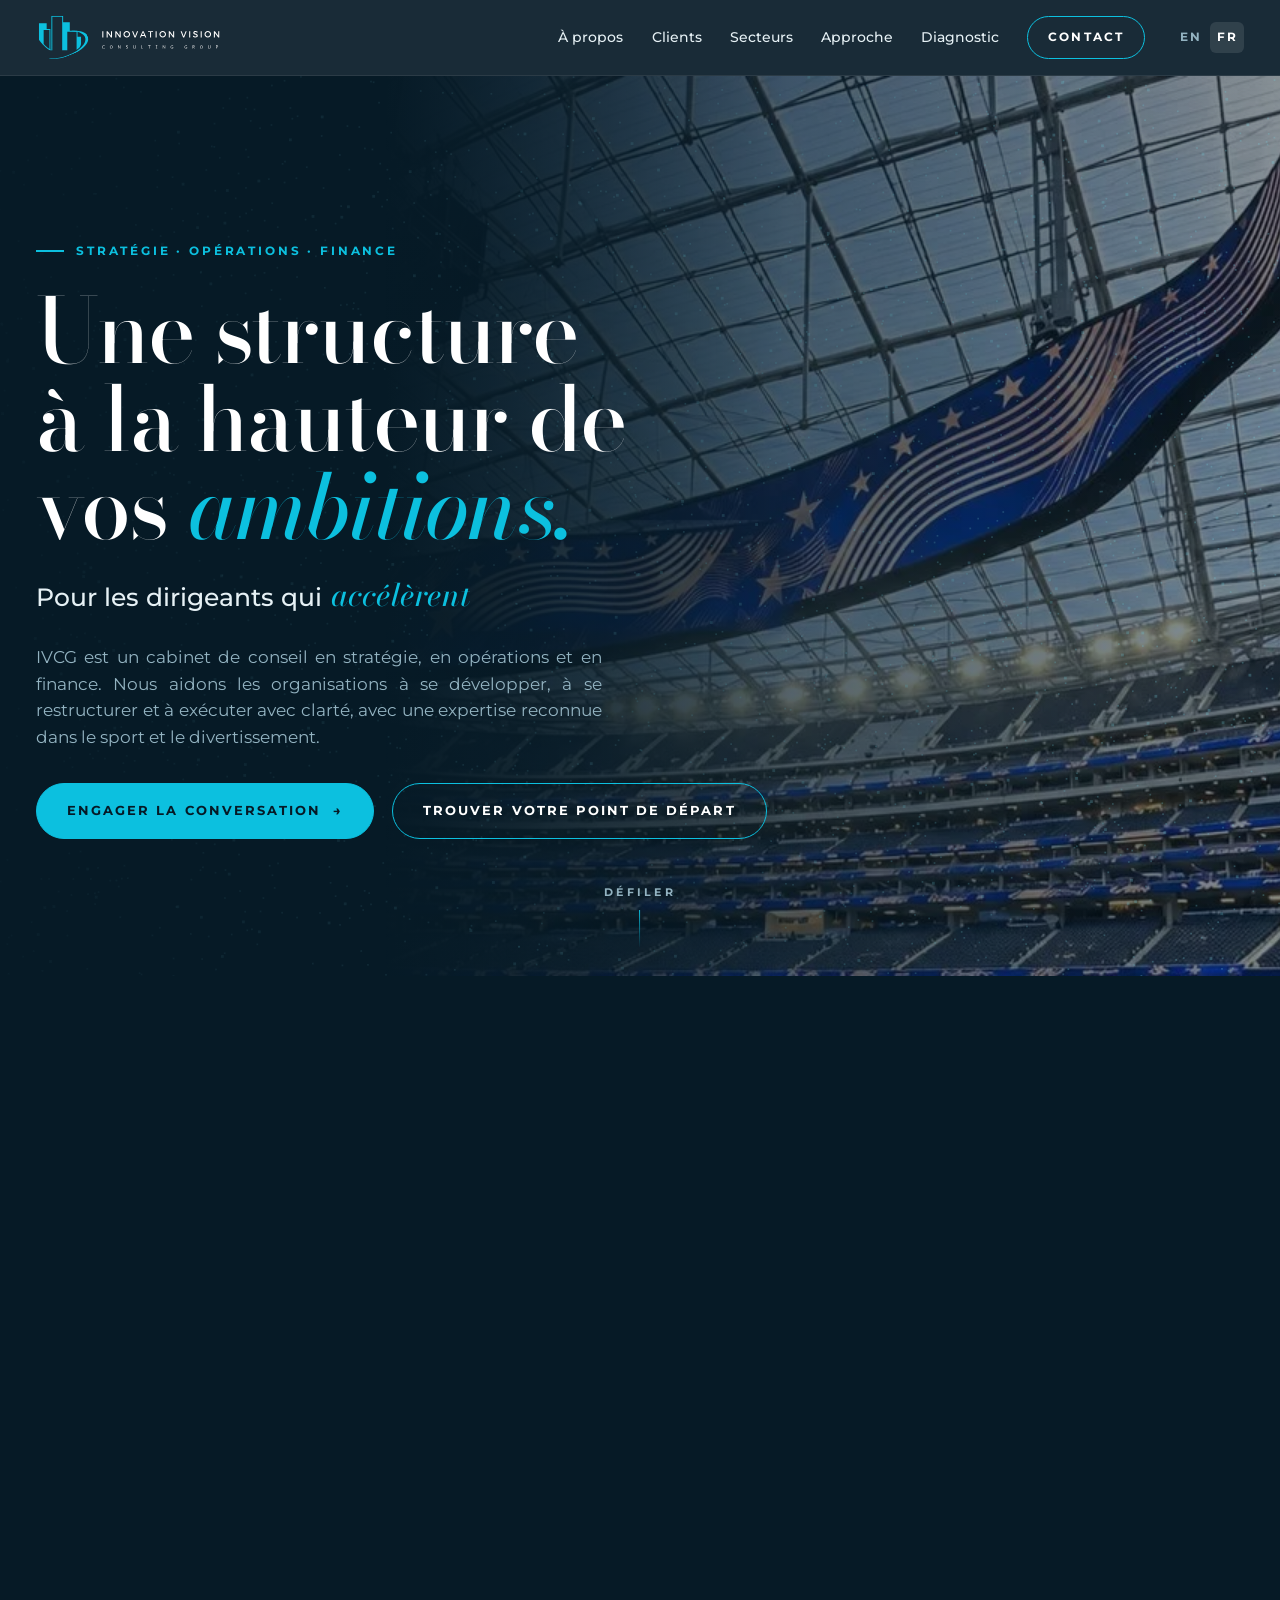
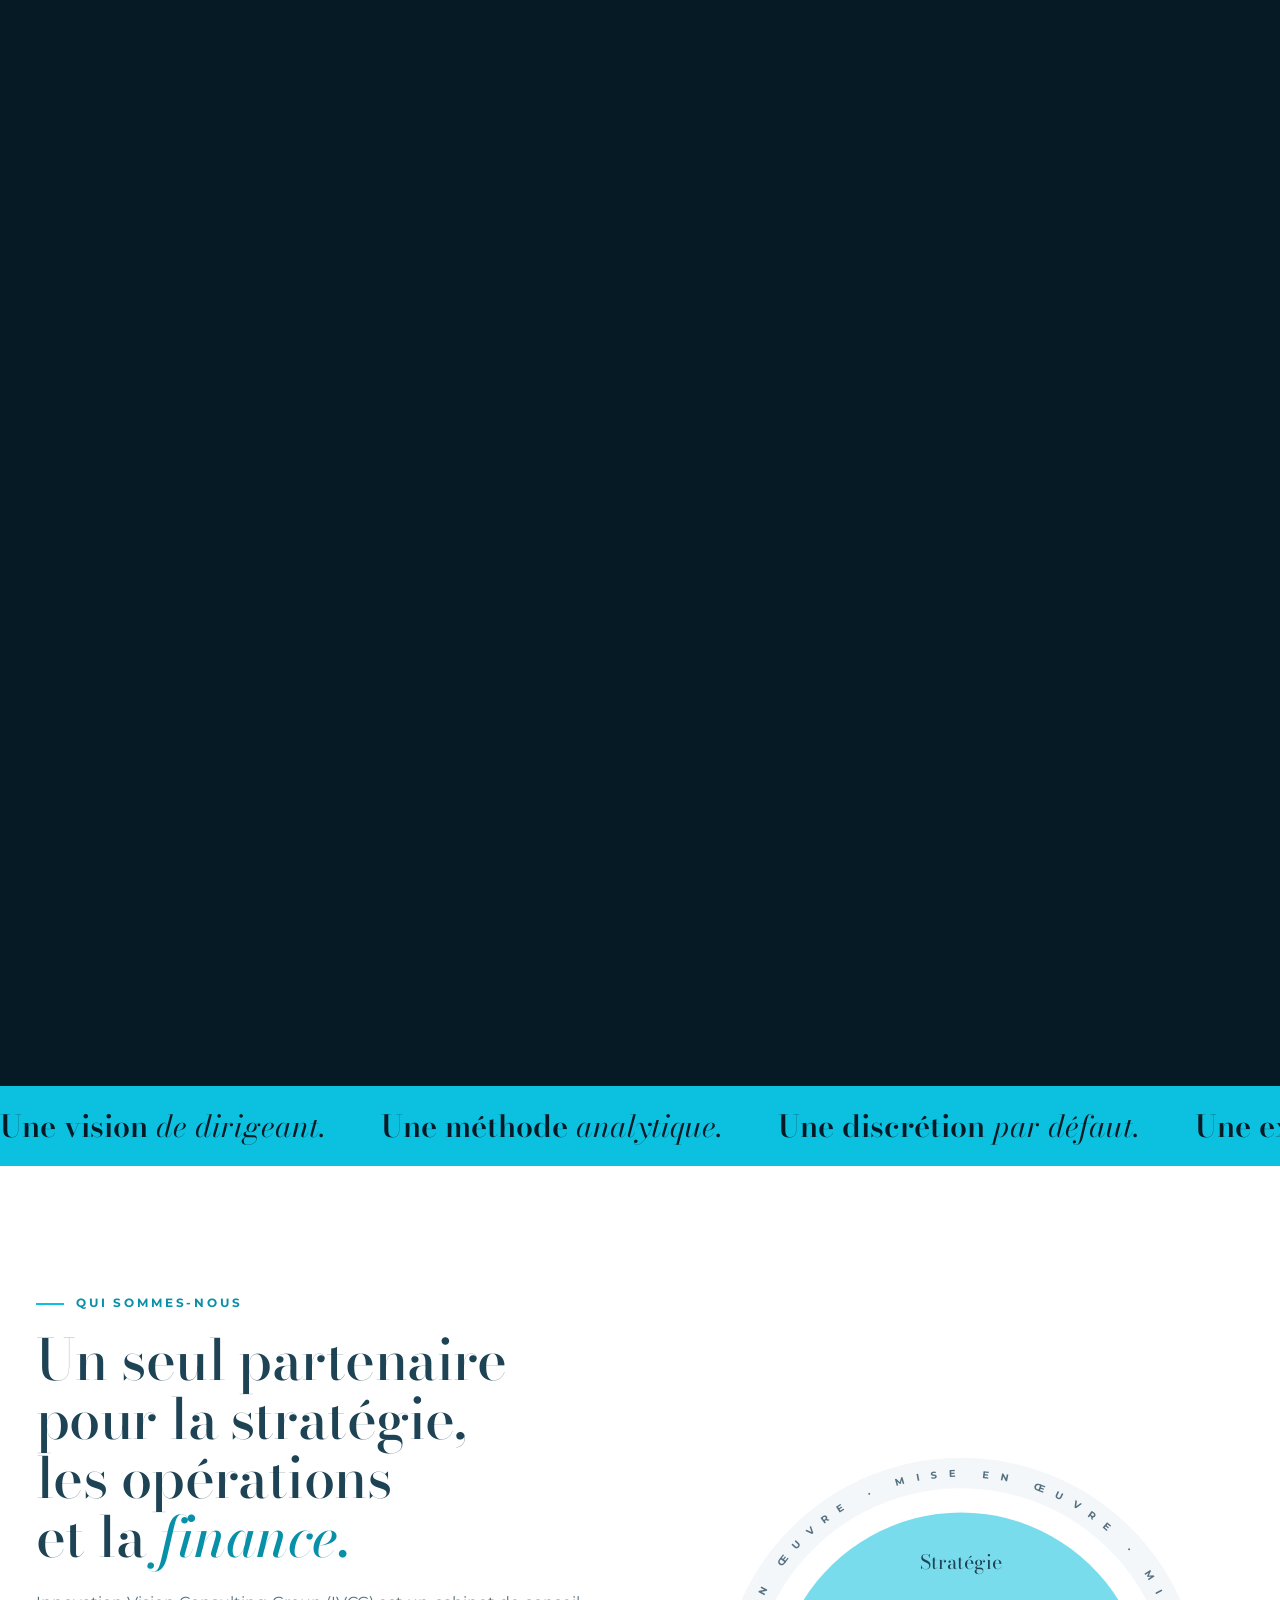
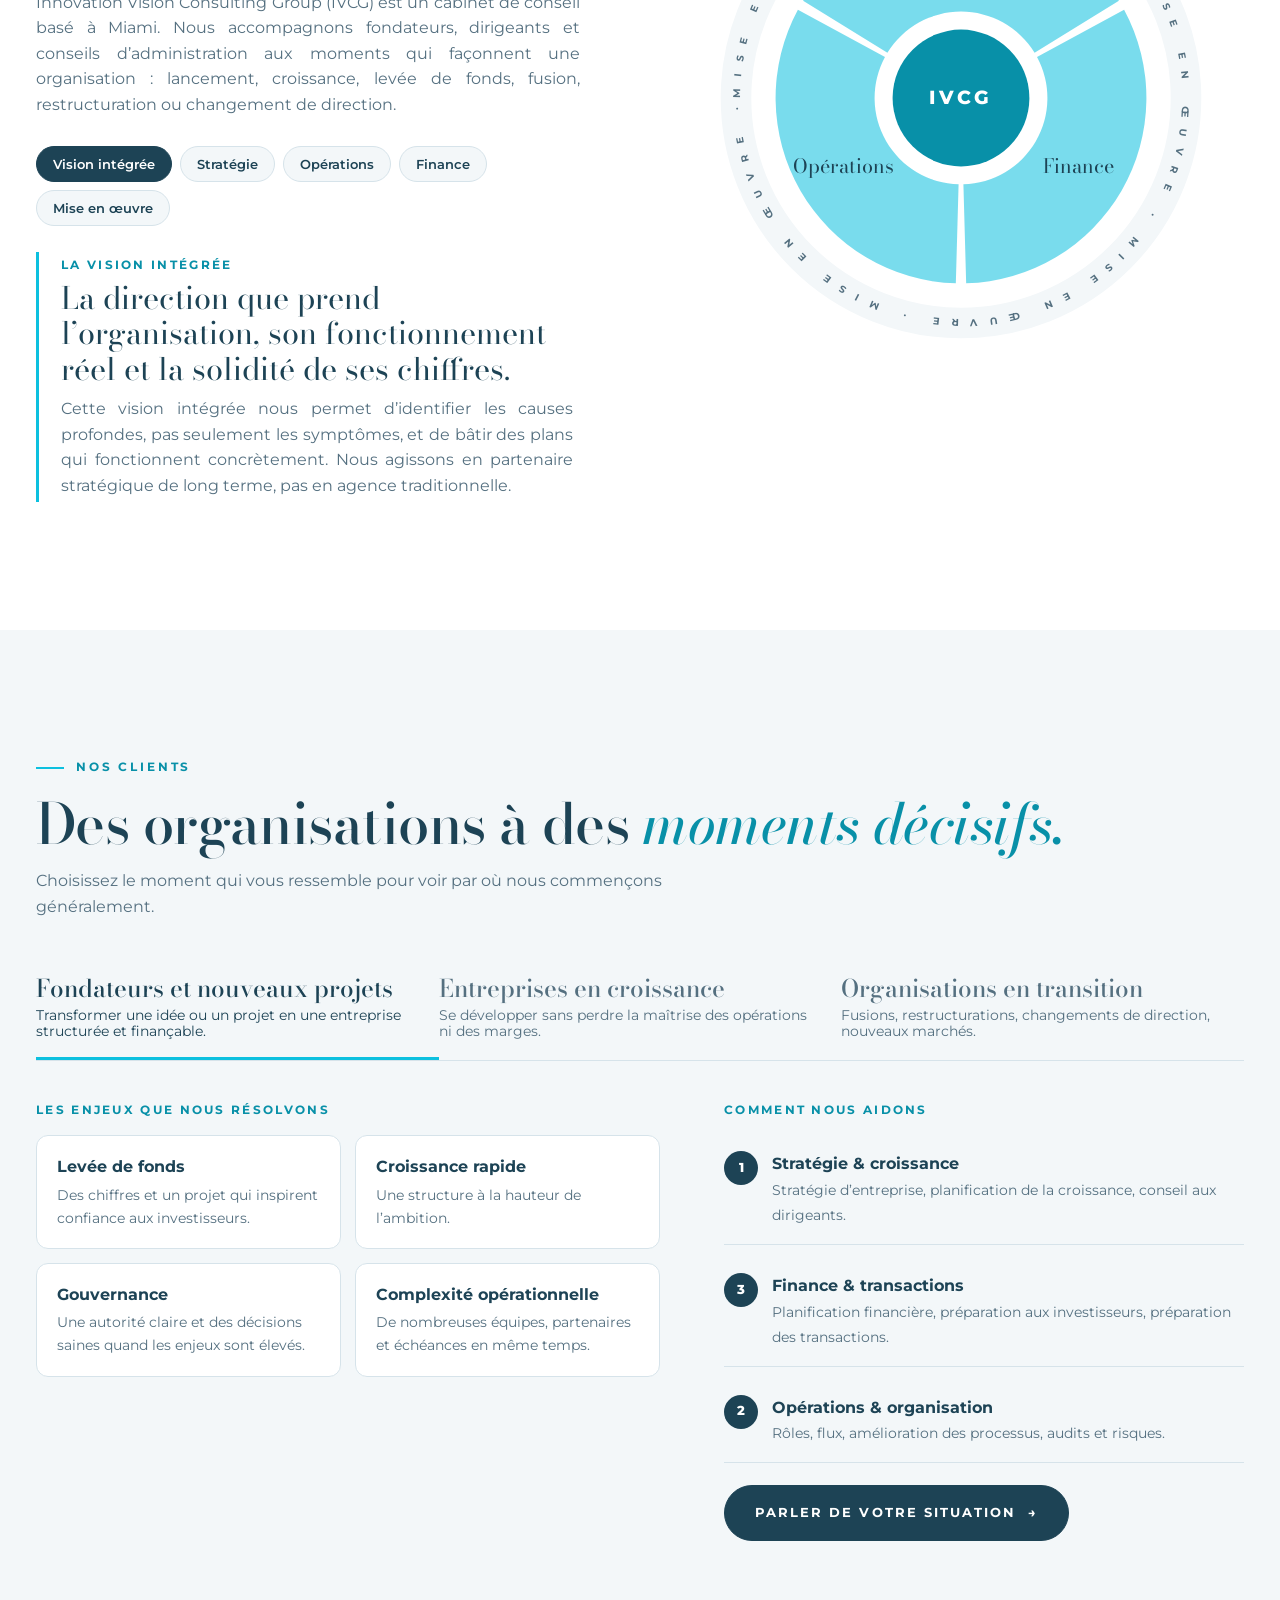
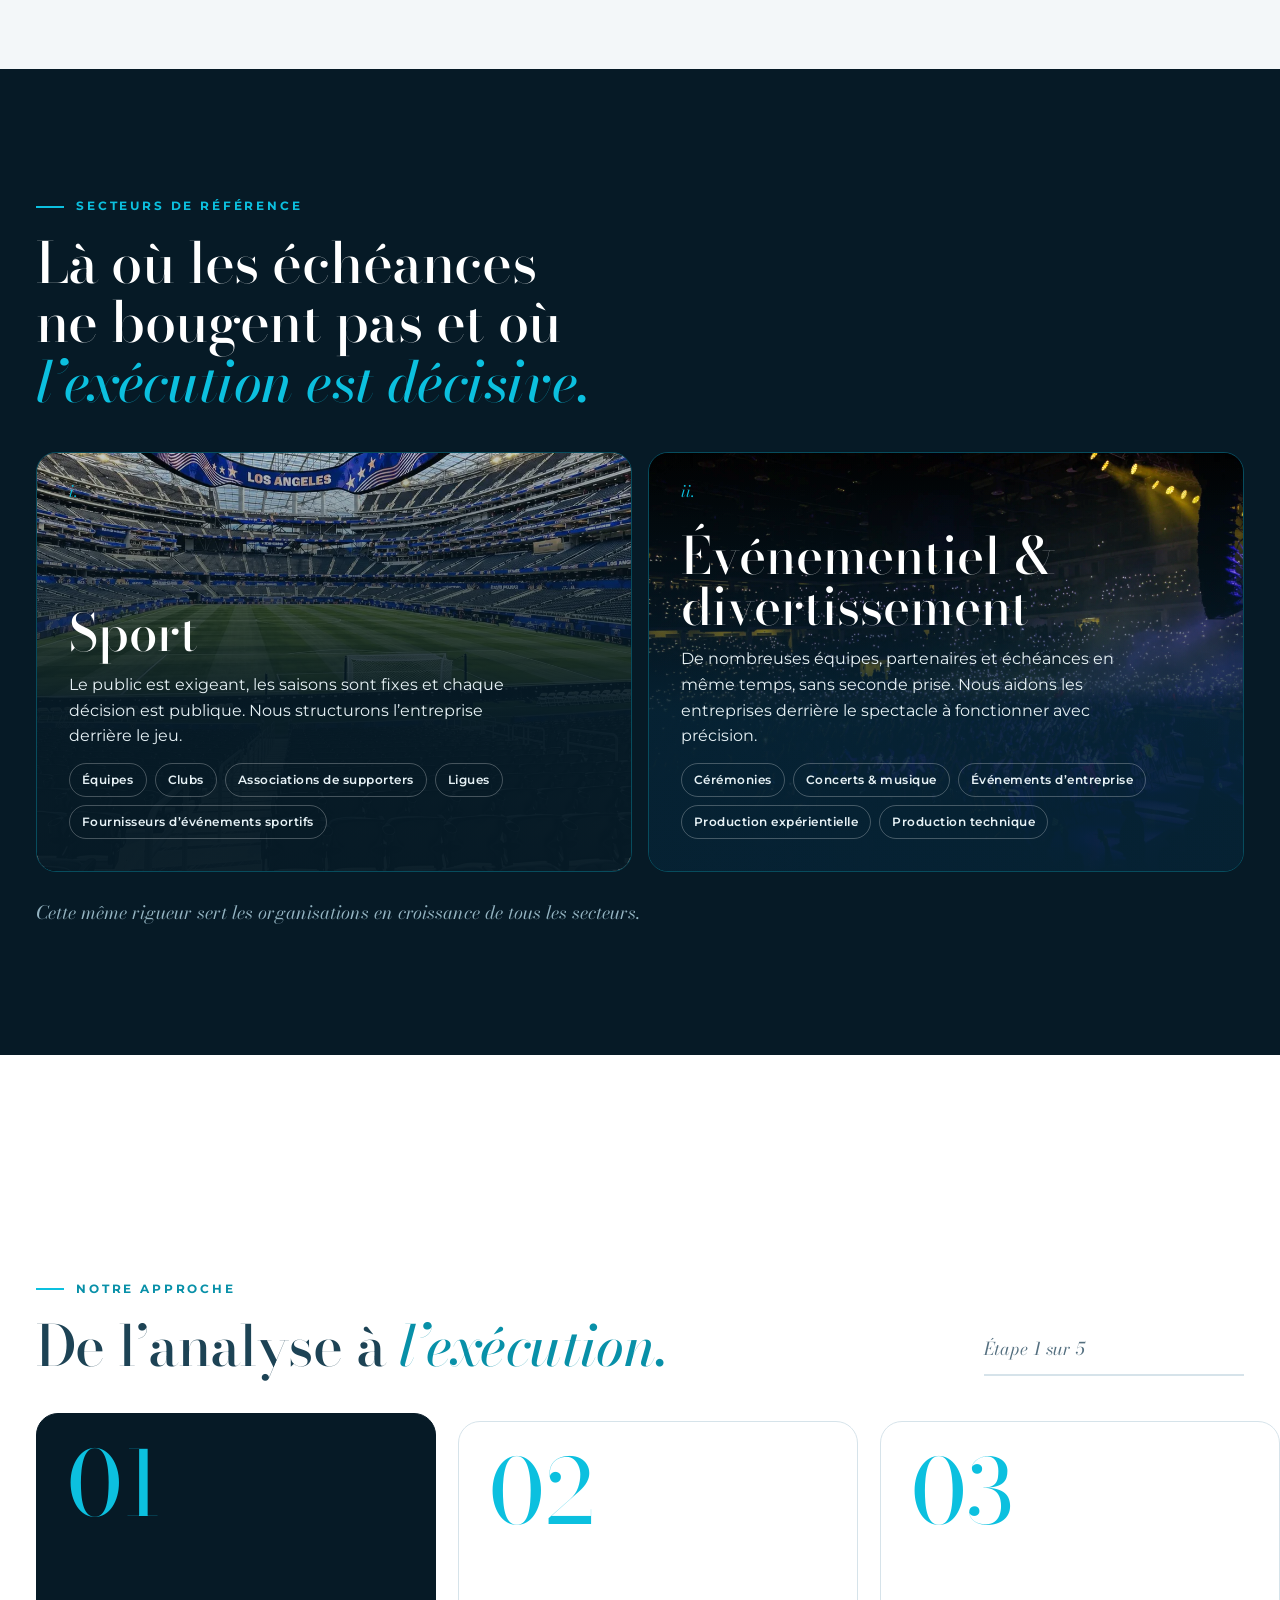
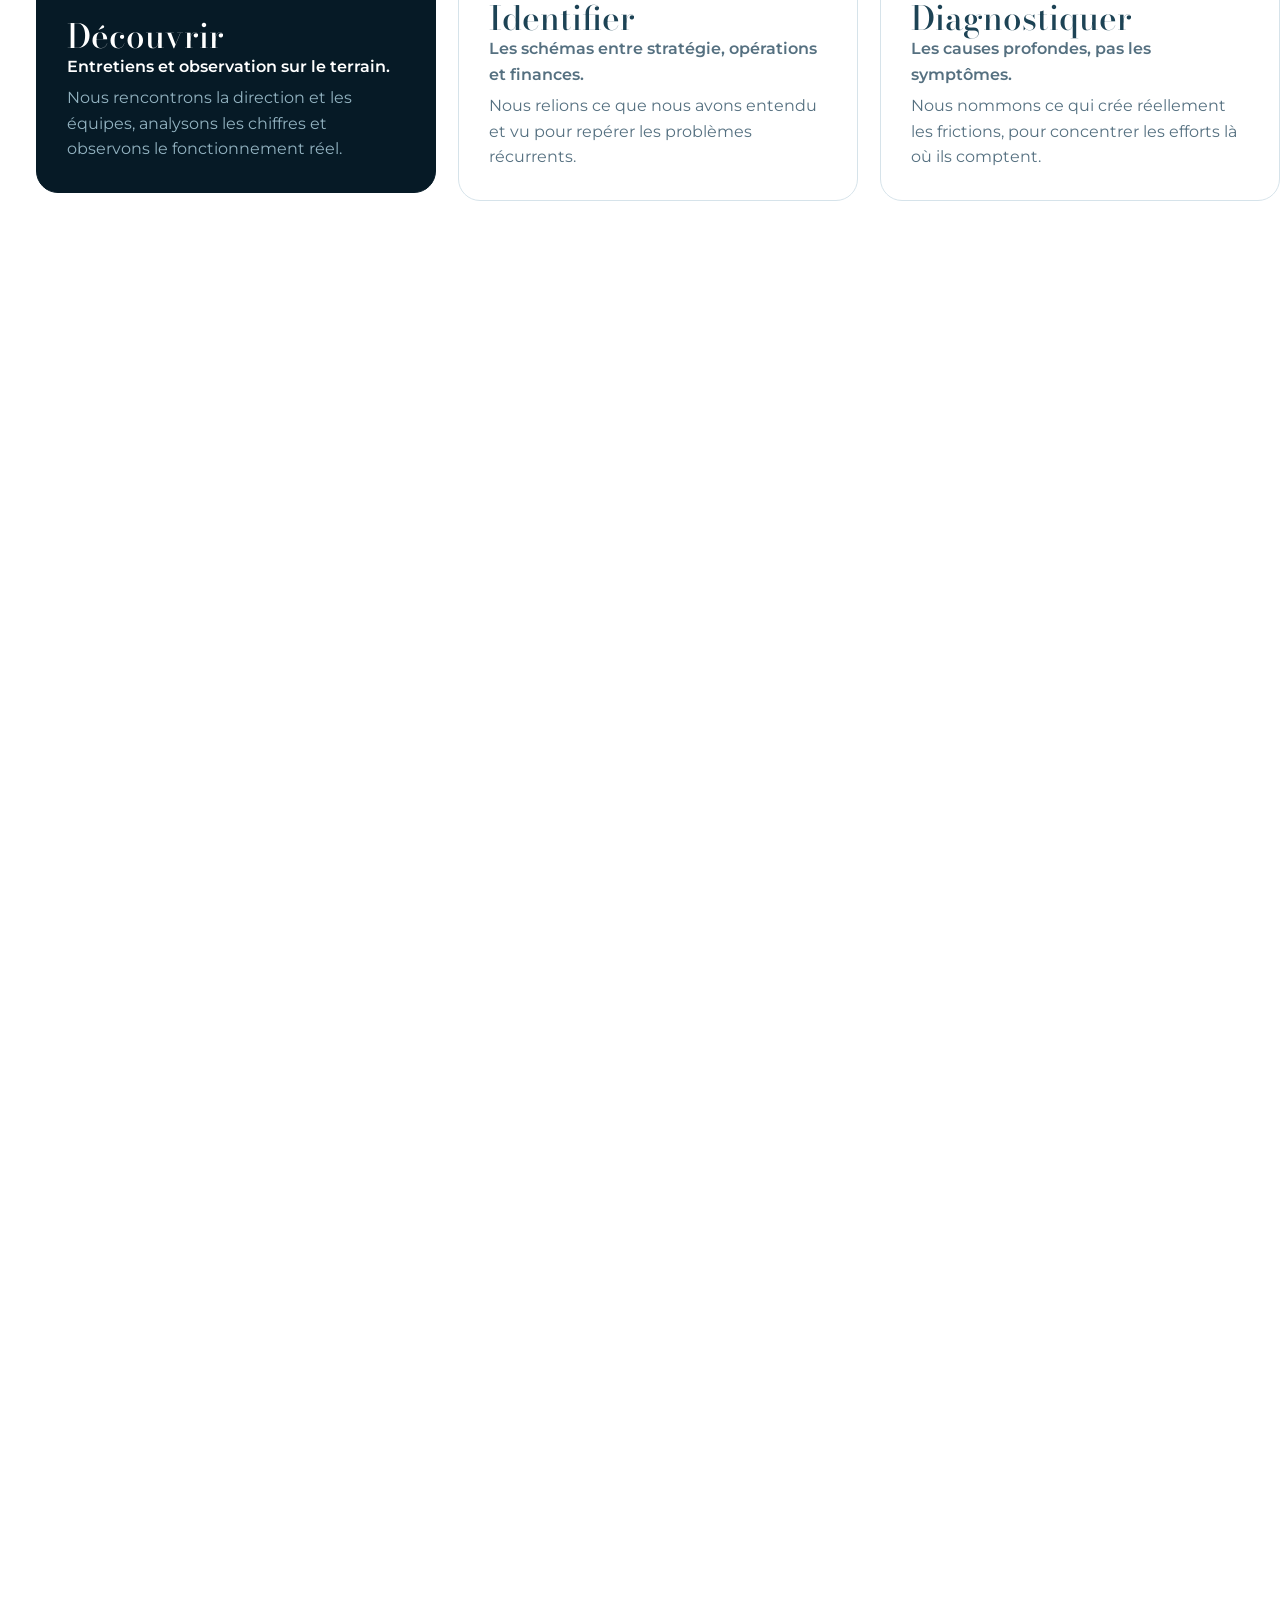
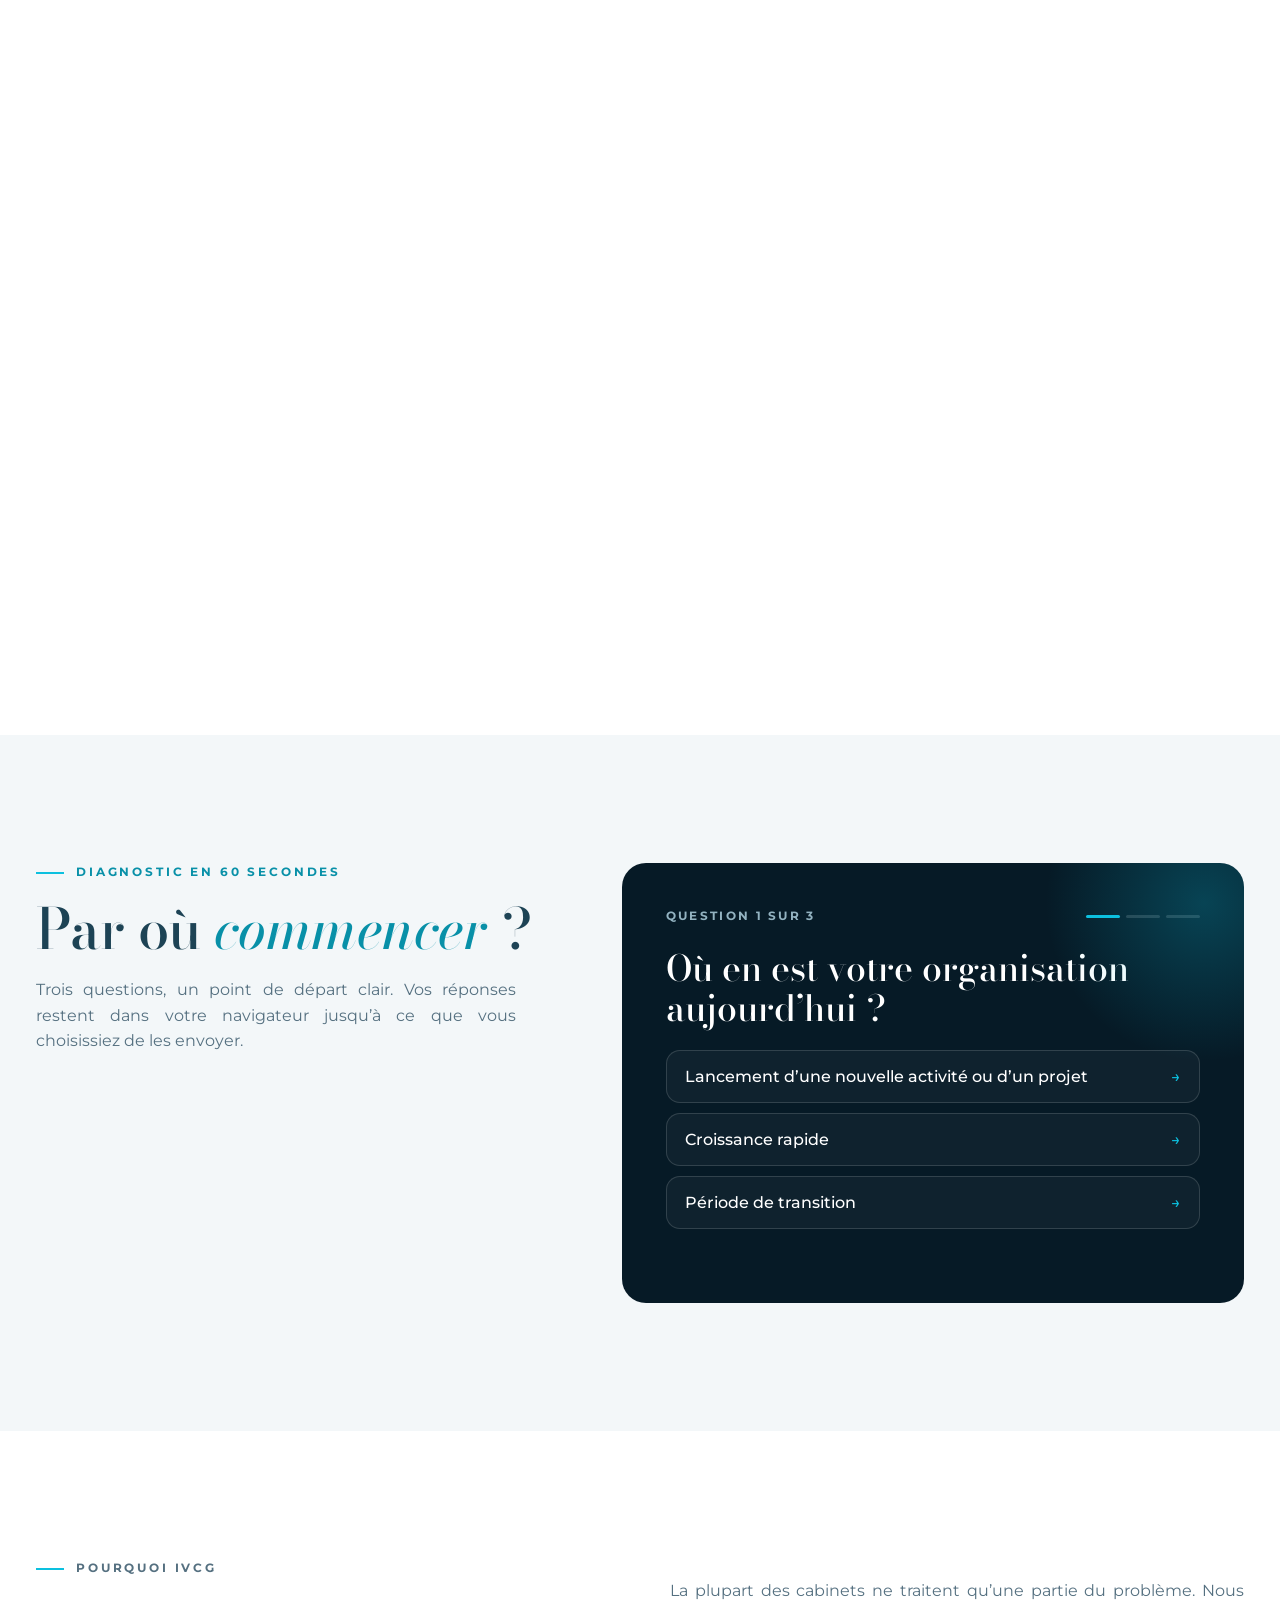
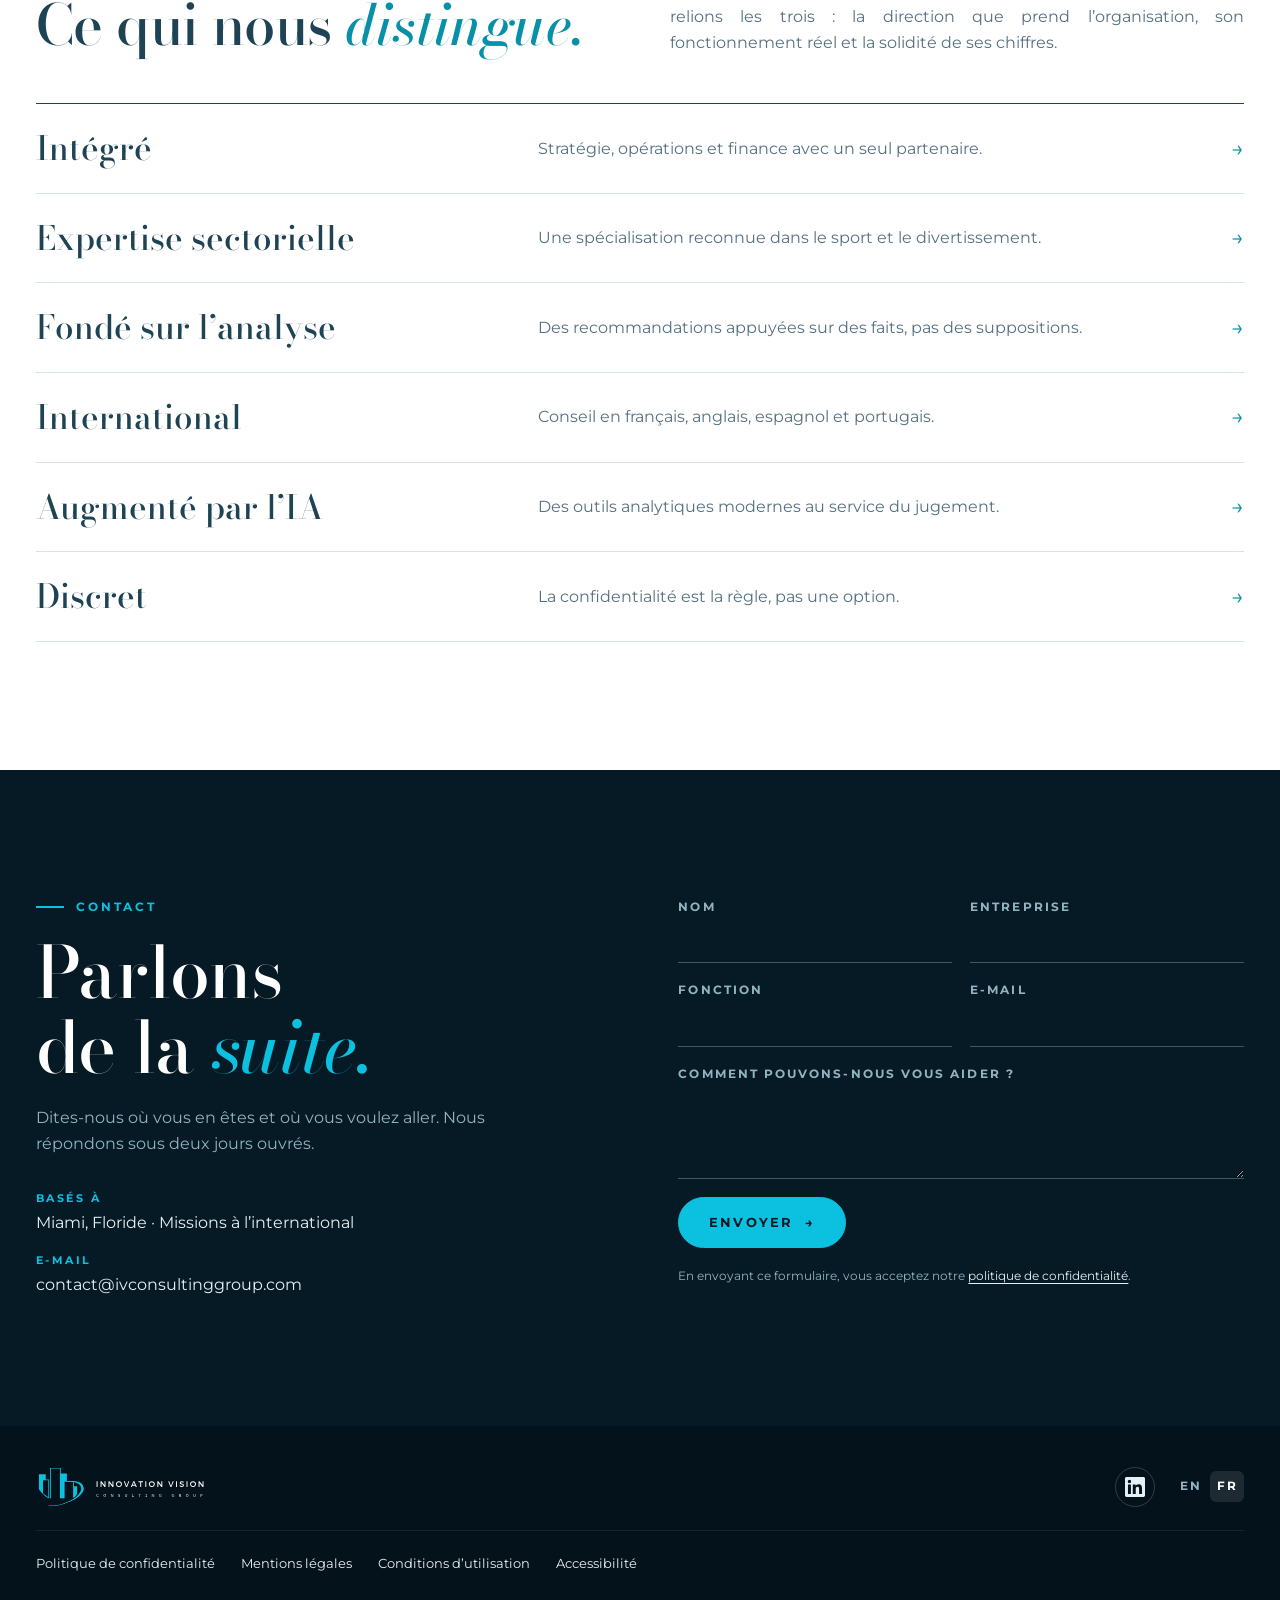
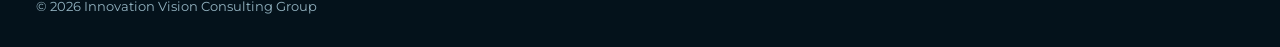
==== fr/index.html @ 6c8be223 "Remove phone number from the site Co-Authored-By: Claude Opus 5.5 <noreply@anthropic.com> Claude-Ses" ====
<!doctype html>
<html lang="fr">
<head>
  <meta charset="utf-8">
  <meta name="viewport" content="width=device-width, initial-scale=1, viewport-fit=cover">
  <title>IVCG | Conseil en stratégie, opérations et finance</title>
  <meta name="description" content="Cabinet de conseil basé à Miami en stratégie, opérations et finance, avec une expertise de référence dans le sport et le divertissement.">
  <link rel="canonical" href="https://ivconsultinggroup.com/fr/">
  <link rel="alternate" hreflang="en" href="https://ivconsultinggroup.com/">
  <link rel="alternate" hreflang="fr" href="https://ivconsultinggroup.com/fr/">
  <link rel="alternate" hreflang="x-default" href="https://ivconsultinggroup.com/">
  <meta property="og:type" content="website">
  <meta property="og:site_name" content="Innovation Vision Consulting Group">
  <meta property="og:title" content="IVCG | Conseil en stratégie, opérations et finance">
  <meta property="og:description" content="Cabinet de conseil basé à Miami en stratégie, opérations et finance, avec une expertise de référence dans le sport et le divertissement.">
  <meta property="og:url" content="https://ivconsultinggroup.com/fr/">
  <meta property="og:locale" content="fr_FR">
  <meta property="og:image" content="https://ivconsultinggroup.com/assets/stadium-roof.webp">
  <meta name="theme-color" content="#061a26">
  <link rel="icon" href="/assets/icon.svg?v=3" type="image/svg+xml">
  <link rel="icon" href="/assets/icon-32.png?v=3" sizes="32x32" type="image/png">
  <link rel="apple-touch-icon" href="/assets/apple-touch-icon.png?v=3">
  <!-- Cloudflare Web Analytics -->
  <script defer src="https://static.cloudflareinsights.com/beacon.min.js" data-cf-beacon='{"token": "1effc0d702124ebe9c0d54477692b5bf"}'></script>
  <!-- End Cloudflare Web Analytics -->
<link rel="preconnect" href="https://fonts.googleapis.com">
<link rel="preconnect" href="https://fonts.gstatic.com" crossorigin>
<link href="https://fonts.googleapis.com/css2?family=Bodoni+Moda:ital,opsz,wght@0,6..96,400;0,6..96,500;0,6..96,600;1,6..96,400;1,6..96,500&family=Montserrat:wght@400;500;600;700;800&display=swap" rel="stylesheet">
<style>
  /* Layout: editorial consulting page. Deep-navy stage for the hero, sectors and contact; bright paper bands between. Big high-contrast serif for statements, Montserrat for everything that informs. One accent: IVCG cyan. Single committed look, both host themes. */
  :root {
    --ink: #061a26;          /* deepest navy, the stage */
    --navy: #1d4355;         /* IVCG brand navy */
    --cyan: #0cc0df;         /* IVCG brand cyan */
    --cyan-deep: #0890a8;
    --paper: #f3f7f9;
    --white: #ffffff;
    --line: #d6e3ea;
    --muted: #557080;
    --on-ink: #e6f1f5;
    --on-ink-muted: #93b3c1;
    --serif: "Bodoni Moda", "Didot", "Bodoni 72", Georgia, serif;
    --sans: "Montserrat", "Helvetica Neue", Arial, sans-serif;
    color-scheme: light;
  }
  * { box-sizing: border-box; }
  body { margin: 0; }
  img { max-width: 100%; }
  [hidden] { display: none !important; }
  html { scroll-behavior: smooth; }
  body { background: var(--white); color: var(--navy); font-family: var(--sans); font-size: 16px; line-height: 1.6; }
  a { color: inherit; text-decoration: none; }
  button { font-family: inherit; }
  :focus-visible { outline: 3px solid var(--cyan); outline-offset: 3px; }
  h1, h2, h3 { margin: 0; text-wrap: balance; font-weight: inherit; }
  p { margin: 0; }
  ul, ol, dl { margin: 0; padding: 0; list-style: none; }
  .wrap { max-width: 1240px; margin: 0 auto; padding-left: max(16px, env(safe-area-inset-left, 0px)); padding-right: max(16px, env(safe-area-inset-right, 0px)); }
  section { scroll-margin-top: 70px; }
  .kicker { font-weight: 700; font-size: .74rem; letter-spacing: .24em; text-transform: uppercase; color: var(--cyan-deep); display: flex; align-items: center; gap: 12px; }
  .kicker::before { content: ""; width: 28px; height: 2px; background: var(--cyan); }
  .display { font-family: var(--serif); font-weight: 500; letter-spacing: -.01em; line-height: 1.05; }
  .display em { font-style: italic; color: var(--cyan-deep); }
  .just { text-align: justify; hyphens: auto; -webkit-hyphens: auto; }

  /* ---------- Header ---------- */
  body::before { content: ""; position: fixed; inset: 0 0 auto; height: env(safe-area-inset-top, 0px); z-index: 20; background: var(--ink); }
  .top { position: sticky; top: env(safe-area-inset-top, 0px); z-index: 19; background: rgba(6,26,38,.92); backdrop-filter: blur(10px); border-bottom: 1px solid rgba(255,255,255,.08); }
  .top .wrap { display: flex; align-items: center; justify-content: space-between; gap: 20px; padding-block: 14px; }
  .top .logo img { display: block; width: 186px; height: auto; }
  .top nav { display: flex; align-items: center; gap: clamp(16px, 2.2vw, 32px); color: var(--on-ink); font-size: .9rem; font-weight: 500; }
  .top nav a:not(.cta) { position: relative; padding: 4px 0; }
  .top nav a:not(.cta)::after { content: ""; position: absolute; left: 0; right: 0; bottom: -3px; height: 2px; background: var(--cyan); transform: scaleX(0); transition: transform .3s; }
  .top nav a:not(.cta):hover::after { transform: scaleX(1); }
  .top .cta { font-weight: 700; font-size: .74rem; letter-spacing: .18em; text-transform: uppercase; padding: 11px 20px; border: 1.5px solid var(--cyan); border-radius: 999px; color: var(--white); transition: background .2s; }
  .top .cta:hover { background: var(--cyan); color: var(--ink); }
  .lang { display: flex; gap: 2px; font-size: .74rem; font-weight: 700; letter-spacing: .12em; }
  .top nav .lang a { padding: 6px 7px; border-radius: 6px; color: var(--on-ink-muted); }
  .top nav .lang a::after { display: none; }
  .top nav .lang a[aria-current] { color: var(--white); background: rgba(255,255,255,.1); }
  @media (max-width: 900px) { .top nav a:not(.cta):not(.lang a) { display: none; } }

  /* ---------- Hero ---------- */
  .story { position: relative; height: 290vh; background: var(--ink); }
  .hero { position: relative; background: var(--ink); color: var(--white); overflow: hidden; }
  .pin.hero { position: sticky; top: 0; height: 100vh; height: 100svh; display: flex; align-items: center; }
  .hero-copy { position: relative; z-index: 2; width: 100%; will-change: transform, opacity; }
  .beats { position: absolute; z-index: 2; left: max(16px, calc((100vw - 1240px) / 2 + 16px)); top: 50%; width: min(600px, 46vw); height: 0; }
  .beat { position: absolute; left: 0; right: 0; top: 0; transform: translateY(calc(-50% + 30px)); opacity: 0; transition: opacity .7s, transform .9s cubic-bezier(.2,.8,.2,1); font-family: var(--serif); font-weight: 500; font-size: clamp(2.2rem, 4.6vw, 4.4rem); line-height: 1.04; letter-spacing: -.01em; color: var(--white); pointer-events: none; }
  .beat.on { opacity: 1; transform: translateY(-50%); }
  .beat em { font-style: italic; color: var(--cyan); }
  .beat span { display: block; font-family: var(--sans); font-size: clamp(1rem, 1.4vw, 1.15rem); color: var(--on-ink-muted); margin-top: 22px; letter-spacing: 0; }
  .cue { position: absolute; z-index: 2; left: 50%; bottom: 28px; translate: -50% 0; display: grid; justify-items: center; gap: 8px; font-size: .68rem; font-weight: 700; letter-spacing: .3em; text-transform: uppercase; color: var(--on-ink-muted); transition: opacity .4s; }
  .cue i { width: 1px; height: 38px; background: linear-gradient(var(--cyan), transparent); animation: cue 1.8s ease-in-out infinite; transform-origin: top; }
  @keyframes cue { 0% { transform: scaleY(0); } 50% { transform: scaleY(1); } 100% { transform: scaleY(1); opacity: 0; } }
  @media (max-width: 760px) {
    .story { height: 240vh; }
    .beats { width: calc(100% - 32px); top: 68%; }
    .beat { font-size: clamp(1.9rem, 8vw, 2.6rem); }
  }
  .hero canvas { position: absolute; inset: 0; width: 100%; height: 100%; }
  .hero-photo {
    position: absolute; top: 0; right: 0; bottom: 0; width: 70%;
    background: url("/assets/stadium-roof.webp") 55% 20% / cover no-repeat; opacity: .55;
    -webkit-mask-image: linear-gradient(to right, transparent, #000 45%); mask-image: linear-gradient(to right, transparent, #000 45%);
    animation: drift 30s ease-in-out infinite alternate;
  }
  @keyframes drift { from { transform: scale(1.04) translateX(0); } to { transform: scale(1.1) translateX(-2%); } }
  @media (max-width: 760px) { .hero-photo { width: 100%; opacity: .35; } }
  .hero::after { content: ""; position: absolute; inset: 0; background: linear-gradient(90deg, rgba(6,26,38,.92) 0%, rgba(6,26,38,.55) 48%, rgba(6,26,38,.05) 100%); pointer-events: none; }
  .hero .wrap { position: relative; z-index: 2; padding-block: 70px 40px; display: grid; gap: 26px; }
  .hero .kicker { color: var(--cyan); }
  .hero h1 { font-family: var(--serif); font-weight: 500; font-size: clamp(2.6rem, min(7vw, 10vh), 6.4rem); line-height: .98; letter-spacing: -.02em; max-width: 11ch; }
  .hero h1 em { font-style: italic; color: var(--cyan); }
  .rotator { font-size: clamp(1.15rem, 2vw, 1.55rem); font-weight: 500; color: var(--on-ink); display: flex; flex-wrap: wrap; gap: .35em; align-items: baseline; }
  .rotator .slot { display: inline-grid; overflow: hidden; height: 1.5em; vertical-align: bottom; }
  .rotator .word { font-family: var(--serif); font-style: italic; font-size: 1.25em; line-height: 1.2; color: var(--cyan); display: inline-block; transition: transform .55s cubic-bezier(.2,.8,.2,1), opacity .55s; }
  .rotator .word.out { transform: translateY(-100%); opacity: 0; }
  .rotator .word.in { transform: translateY(100%); opacity: 0; }
  .hero .lede { max-width: 34em; color: var(--on-ink-muted); font-size: clamp(1rem, 1.3vw, 1.12rem); }
  .hero .actions { display: flex; flex-wrap: wrap; gap: 14px 18px; padding-top: 6px; }
  .btn { display: inline-flex; align-items: center; justify-content: center; gap: 12px; font-weight: 700; font-size: .8rem; letter-spacing: .16em; text-transform: uppercase; padding: 17px 30px; border-radius: 999px; border: 1.5px solid var(--cyan); cursor: pointer; transition: background .2s, color .2s, transform .2s; }
  .btn:hover { transform: translateY(-2px); }
  .btn.solid { background: var(--cyan); color: var(--ink); }
  .btn.solid:hover { background: var(--white); border-color: var(--white); }
  .btn.ghost { color: var(--white); background: transparent; }
  .btn.ghost:hover { background: rgba(12,192,223,.15); }
  .hero .disciplines { display: flex; flex-wrap: wrap; gap: 8px 28px; padding-top: clamp(28px, 5vw, 56px); border-top: 1px solid rgba(255,255,255,.12); margin-top: clamp(12px, 3vw, 28px); }
  .hero .disciplines span { font-family: var(--serif); font-size: clamp(1.4rem, 2.6vw, 2.2rem); color: var(--on-ink); }
  .hero .disciplines span:not(:last-child)::after { content: "·"; color: var(--cyan); margin-left: 28px; }
  @media (max-width: 600px) { .btn { width: 100%; } .hero .disciplines span:not(:last-child)::after { margin-left: 18px; } .hero .disciplines { gap: 8px 18px; } }

  /* ---------- Marquee ---------- */
  .marquee { background: var(--cyan); color: var(--ink); overflow: hidden; padding-block: 16px; }
  .marquee .track { display: flex; gap: 56px; width: max-content; animation: slide 38s linear infinite; }
  .marquee span { font-family: var(--serif); font-size: clamp(1.3rem, 2.4vw, 1.9rem); white-space: nowrap; }
  .marquee span b { font-weight: 600; }
  .marquee span i { font-style: italic; }
  @keyframes slide { to { transform: translateX(-50%); } }
  .marquee:hover .track { animation-play-state: paused; }

  /* ---------- One view (interactive diagram) ---------- */
  .oneview { background: var(--white); padding-block: clamp(72px, 10vw, 130px); }
  .oneview .grid { display: grid; grid-template-columns: 1fr 1fr; gap: clamp(36px, 6vw, 90px); align-items: center; }
  .oneview h2 { font-size: clamp(2.2rem, 4.4vw, 3.8rem); margin: 18px 0 22px; }
  .oneview .intro { color: var(--muted); max-width: 34em; }
  .venn-wrap { position: relative; min-width: 0; }
  .venn { width: 100%; max-width: 540px; height: auto; display: block; margin: 0 auto; overflow: visible; }
  .venn .ring { fill: none; stroke: var(--paper); stroke-width: 34; cursor: pointer; pointer-events: stroke; transition: stroke .35s; }
  .venn .ring:hover { stroke: #e3eff4; }
  .venn .ring.on { stroke: var(--cyan); }
  .venn .ring.on + .ring-t { fill: var(--ink); }
  .venn .c { fill: var(--cyan); fill-opacity: .1; stroke: none; cursor: pointer; transition: fill-opacity .35s, stroke .35s; }
  .venn .c:hover { fill-opacity: .16; }
  .venn .c.on { fill-opacity: .55; }
  .venn .lbl { font-family: var(--serif); font-size: 22px; fill: var(--navy); text-anchor: middle; pointer-events: none; }
  .venn .core { fill: var(--navy); cursor: pointer; transition: fill .3s; }
  .venn .core.on { fill: var(--cyan-deep); }
  .venn .core-t { font-family: var(--sans); font-weight: 800; font-size: 21px; letter-spacing: 4px; fill: var(--white); text-anchor: middle; pointer-events: none; }
  .venn .ring-t { font-family: var(--sans); font-weight: 700; font-size: 11px; fill: var(--muted); pointer-events: none; transition: fill .35s; }
  .switch { display: flex; flex-wrap: wrap; gap: 8px; margin-top: 28px; }
  .switch button { font-weight: 600; font-size: .82rem; color: var(--navy); background: var(--paper); border: 1px solid var(--line); border-radius: 999px; padding: 9px 16px; cursor: pointer; transition: background .2s, color .2s, border-color .2s; }
  .switch button[aria-pressed="true"] { background: var(--navy); color: var(--white); border-color: var(--navy); }
  .panel { margin-top: 26px; border-left: 3px solid var(--cyan); padding: 4px 0 4px 22px; min-height: 230px; }
  .panel .tag { font-weight: 700; font-size: .72rem; letter-spacing: .2em; text-transform: uppercase; color: var(--cyan-deep); }
  .panel h3 { font-family: var(--serif); font-size: clamp(1.6rem, 2.4vw, 2.1rem); line-height: 1.15; margin: 6px 0 10px; }
  .panel p { color: var(--muted); max-width: 32em; }
  .panel ul { display: flex; flex-wrap: wrap; gap: 8px; margin-top: 16px; }
  .panel li { font-size: .82rem; font-weight: 600; padding: 6px 12px; border-radius: 6px; background: var(--paper); color: var(--navy); }
  .panel.swap { animation: swap .45s ease; }
  @keyframes swap { from { transform: translateY(8px); } to { transform: none; } }
  @media (max-width: 900px) { .oneview .grid { grid-template-columns: 1fr; } }

  /* ---------- Moment selector ---------- */
  .moment { background: var(--paper); padding-block: clamp(72px, 10vw, 130px); }
  .moment h2 { font-size: clamp(2.2rem, 4.4vw, 3.8rem); margin: 18px 0 14px; }
  .moment .sub { color: var(--muted); max-width: 40em; margin-bottom: 36px; }
  .tabs { display: grid; grid-template-columns: repeat(3, 1fr); border-bottom: 1px solid var(--line); }
  .tabs button { text-align: left; background: none; border: 0; border-bottom: 3px solid transparent; padding: 18px 20px 18px 0; cursor: pointer; display: grid; gap: 4px; color: var(--muted); transition: color .2s, border-color .3s; min-width: 0; }
  .tabs button b { font-family: var(--serif); font-weight: 500; font-size: clamp(1.15rem, 1.9vw, 1.6rem); line-height: 1.2; }
  .tabs button span { font-size: .85rem; }
  .tabs button[aria-selected="true"] { color: var(--navy); border-bottom-color: var(--cyan); }
  .tabs button:hover { color: var(--navy); }
  .stage { display: grid; grid-template-columns: 1.2fr 1fr; gap: clamp(28px, 5vw, 64px); padding-top: 40px; }
  .stage h4 { font-weight: 700; font-size: .72rem; letter-spacing: .2em; text-transform: uppercase; color: var(--cyan-deep); margin: 0 0 16px; }
  .chal-list { display: grid; grid-template-columns: 1fr 1fr; gap: 14px; }
  .chal { background: var(--white); border: 1px solid var(--line); border-radius: 12px; padding: 18px 20px; display: grid; gap: 4px; align-content: start; min-width: 0; animation: rise .5s both; }
  .chal b { font-size: 1rem; }
  .chal span { font-size: .9rem; color: var(--muted); }
  .help { display: grid; gap: 12px; }
  .help li { display: grid; grid-template-columns: 34px 1fr; gap: 14px; align-items: start; padding: 16px 0; border-bottom: 1px solid var(--line); animation: rise .5s both; }
  .help li i { width: 34px; height: 34px; border-radius: 50%; background: var(--navy); color: var(--white); display: grid; place-items: center; font-style: normal; font-weight: 800; font-size: .8rem; }
  .help li b { display: block; }
  .help li span { font-size: .9rem; color: var(--muted); }
  .stage .btn { margin-top: 22px; background: var(--navy); border-color: var(--navy); color: var(--white); }
  .stage .btn:hover { background: var(--cyan); border-color: var(--cyan); color: var(--ink); }
  @keyframes rise { from { transform: translateY(10px); } to { transform: none; } }
  @media (max-width: 900px) { .stage { grid-template-columns: 1fr; } }
  @media (max-width: 640px) { .tabs { grid-template-columns: 1fr; } .tabs button { padding-right: 0; } .chal-list { grid-template-columns: 1fr; } }

  /* ---------- Cinematic band ---------- */
  .band { position: relative; height: clamp(240px, 40vw, 520px); overflow: hidden; background: var(--ink); }
  .band-img { position: absolute; inset: -18% 0; background: url("/assets/stands.webp") center / cover no-repeat; will-change: transform; }
  .band::after { content: ""; position: absolute; inset: 0; background: linear-gradient(to bottom, var(--paper) 0%, rgba(6,26,38,.35) 22%, rgba(6,26,38,.35) 70%, var(--ink) 100%); }
  .band-t { position: absolute; z-index: 1; left: 50%; top: 50%; translate: -50% -50%; width: max-content; max-width: calc(100% - 32px); text-align: center; font-family: var(--serif); font-style: italic; font-size: clamp(1.8rem, 5vw, 4.4rem); color: var(--white); text-shadow: 0 4px 30px rgba(6,26,38,.6); }

  /* ---------- Signature sectors ---------- */
  .sectors { background: var(--ink); color: var(--white); padding-block: clamp(72px, 10vw, 130px); }
  .sectors .kicker { color: var(--cyan); }
  .sectors h2 { font-size: clamp(2.2rem, 4.4vw, 3.8rem); margin: 18px 0 40px; max-width: 16ch; }
  .sectors h2 em { color: var(--cyan); }
  .split { display: flex; gap: 16px; min-height: 420px; }
  .sector { position: relative; flex: 1; border-radius: 20px; overflow: hidden; padding: 32px; display: flex; flex-direction: column; justify-content: flex-end; gap: 14px; transition: flex .6s cubic-bezier(.2,.8,.2,1); border: 1px solid rgba(12,192,223,.3); min-width: 0; isolation: isolate; }
  .sector:hover, .sector:focus-within { flex: 1.6; }
  .sector canvas { position: absolute; inset: 0; width: 100%; height: 100%; z-index: -1; }
  .sector .ph { position: absolute; inset: 0; z-index: -2; background-position: center 40%; background-size: cover; transform: scale(1.02); transition: transform 1.2s cubic-bezier(.2,.8,.2,1); }
  .sector .ph::after { content: ""; position: absolute; inset: 0; background: linear-gradient(to bottom, rgba(6,26,38,.2) 0%, rgba(6,26,38,.72) 38%, rgba(6,26,38,.97) 62%); }
  .sector:hover .ph, .sector:focus-within .ph { transform: scale(1.08); }
  .sector .ph-bright { filter: brightness(1.35) saturate(1.1); }
  .sector .ph-bright::after { background: linear-gradient(to bottom, rgba(6,26,38,0) 0%, rgba(6,26,38,.55) 38%, rgba(6,26,38,.94) 62%); }
  .sector .ph-top { inset: 0 0 30% 0; background-size: cover; background-position: center 40%; background-repeat: no-repeat; -webkit-mask-image: linear-gradient(#000 45%, transparent); mask-image: linear-gradient(#000 45%, transparent); }
  .sector .ph-top::after { background: linear-gradient(to bottom, rgba(6,26,38,.1), rgba(6,26,38,.55)); }
  .sector .num { position: absolute; top: 26px; left: 32px; font-family: var(--serif); font-style: italic; font-size: 1rem; color: var(--cyan); }
  .sector h3 { font-family: var(--serif); font-weight: 500; font-size: clamp(2rem, 4vw, 3.4rem); line-height: 1; }
  .sector p { color: var(--on-ink); max-width: 30em; }
  .sector ul { display: flex; flex-wrap: wrap; gap: 8px; }
  .sector li { font-size: .78rem; font-weight: 600; letter-spacing: .04em; padding: 6px 12px; border: 1px solid rgba(255,255,255,.25); border-radius: 999px; color: var(--on-ink); }
  .also { margin-top: 26px; color: var(--on-ink-muted); font-family: var(--serif); font-style: italic; font-size: 1.15rem; }
  @media (max-width: 760px) { .split { flex-direction: column; min-height: 0; } .sector { min-height: 320px; } .sector:hover, .sector:focus-within { flex: 1; } }

  /* ---------- Approach: vertical scroll drives a horizontal track ---------- */
  .approach { background: var(--white); }
  .h-story { position: relative; height: 320vh; }
  .h-pin { position: sticky; top: 0; height: 100vh; height: 100svh; overflow: hidden; display: flex; flex-direction: column; justify-content: center; gap: clamp(28px, 5vh, 52px); padding-top: 70px; }
  .h-head { display: grid; grid-template-columns: 1fr auto; align-items: end; gap: 20px 40px; width: 100%; }
  .approach h2 { font-size: clamp(2.2rem, 4.4vw, 3.8rem); margin-top: 18px; }
  .h-progress { width: min(260px, 30vw); height: 2px; background: var(--line); position: relative; }
  .h-progress span { position: absolute; inset: 0 auto 0 0; width: 0; background: var(--cyan); }
  .h-count { font-family: var(--serif); font-style: italic; color: var(--muted); font-size: 1.1rem; margin-bottom: 10px; font-variant-numeric: tabular-nums; }
  .h-track { display: flex; gap: 22px; padding-left: max(16px, calc((100vw - 1240px) / 2 + 16px)); padding-right: 40vw; will-change: transform; }
  .h-card { flex: 0 0 min(400px, 32vw); min-height: min(380px, 46vh); border: 1px solid var(--line); border-radius: 22px; padding: 30px; display: flex; flex-direction: column; justify-content: space-between; gap: 22px; background: var(--white); transition: background .5s, color .5s, border-color .5s, transform .5s; }
  .h-card .h-num { font-family: var(--serif); font-size: clamp(3.6rem, 7vw, 6rem); line-height: .9; color: var(--cyan); }
  .h-card h3 { font-family: var(--serif); font-weight: 500; font-size: clamp(1.8rem, 2.6vw, 2.4rem); line-height: 1.05; }
  .h-card p { color: var(--muted); }
  .h-card p b { display: block; color: inherit; font-weight: 600; margin-bottom: 6px; }
  .h-card.on { background: var(--ink); color: var(--white); border-color: var(--ink); transform: translateY(-8px); }
  .h-card.on p { color: var(--on-ink-muted); }
  .h-card.on p b { color: var(--white); }
  @media (max-width: 900px) {
    .h-story { height: auto; }
    .h-pin { position: static; height: auto; overflow: visible; padding-block: 72px; }
    .h-head { grid-template-columns: 1fr; }
    .h-progress, .h-count { display: none; }
    .h-track { flex-direction: column; padding-right: max(16px, env(safe-area-inset-right, 0px)); transform: none !important; }
    .h-card { flex: none; min-height: 0; }
  }

  /* ---------- Diagnostic ---------- */
  .diag { background: var(--paper); padding-block: clamp(72px, 10vw, 130px); }
  .diag-grid { display: grid; grid-template-columns: .9fr 1.1fr; gap: clamp(32px, 6vw, 90px); align-items: start; }
  .diag h2 { font-size: clamp(2.2rem, 4.4vw, 3.8rem); margin: 18px 0 18px; }
  .diag .intro { color: var(--muted); max-width: 30em; }
  .diag-card { background: var(--ink); color: var(--white); border-radius: 24px; padding: clamp(24px, 4vw, 44px); min-height: 440px; display: flex; flex-direction: column; gap: 22px; position: relative; overflow: hidden; min-width: 0; }
  .diag-card::before { content: ""; position: absolute; right: -120px; top: -120px; width: 320px; height: 320px; border-radius: 50%; background: radial-gradient(circle, rgba(12,192,223,.25), transparent 70%); pointer-events: none; }
  .d-top { display: flex; justify-content: space-between; align-items: center; gap: 12px; font-size: .72rem; font-weight: 700; letter-spacing: .2em; text-transform: uppercase; color: var(--on-ink-muted); }
  .d-bar { display: flex; gap: 6px; }
  .d-bar i { width: 34px; height: 3px; border-radius: 2px; background: rgba(255,255,255,.15); }
  .d-bar i.done { background: var(--cyan); }
  .d-q { font-family: var(--serif); font-weight: 500; font-size: clamp(1.6rem, 2.8vw, 2.4rem); line-height: 1.12; }
  .d-opts { display: grid; gap: 10px; }
  .d-opts button { text-align: left; font: 500 1rem var(--sans); color: var(--white); background: rgba(255,255,255,.04); border: 1px solid rgba(255,255,255,.14); border-radius: 14px; padding: 16px 18px; cursor: pointer; display: flex; justify-content: space-between; align-items: center; gap: 14px; transition: background .2s, border-color .2s, transform .2s; }
  .d-opts button::after { content: "→"; color: var(--cyan); transition: transform .2s; }
  .d-opts button:hover { background: rgba(12,192,223,.12); border-color: var(--cyan); }
  .d-opts button:hover::after { transform: translateX(4px); }
  .d-back { align-self: flex-start; background: none; border: 0; color: var(--on-ink-muted); font: 600 .82rem var(--sans); cursor: pointer; padding: 0; margin-top: auto; }
  .d-back:hover { color: var(--white); }
  .d-res-tag { font-size: .72rem; font-weight: 700; letter-spacing: .2em; text-transform: uppercase; color: var(--cyan); }
  .d-res h3 { font-family: var(--serif); font-weight: 500; font-size: clamp(2rem, 3.4vw, 2.9rem); line-height: 1.05; margin: 8px 0 12px; }
  .d-res > p { color: var(--on-ink); }
  .d-plan { display: grid; gap: 0; margin-top: 18px; border-top: 1px solid rgba(255,255,255,.12); }
  .d-plan li { display: grid; grid-template-columns: 7.5rem 1fr; gap: 14px; padding: 13px 0; border-bottom: 1px solid rgba(255,255,255,.12); font-size: .93rem; }
  .d-plan li b { color: var(--cyan); font-weight: 600; font-variant-numeric: tabular-nums; }
  .d-plan li span { color: var(--on-ink); }
  .d-actions { display: flex; flex-wrap: wrap; gap: 12px; margin-top: 22px; }
  .d-note { font-size: .78rem; color: var(--on-ink-muted); margin-top: 10px; }
  .d-anim { animation: dIn .5s cubic-bezier(.2,.8,.2,1); }
  @keyframes dIn { from { transform: translateX(18px); } to { transform: none; } }
  @media (max-width: 900px) { .diag-grid { grid-template-columns: 1fr; } }
  @media (max-width: 480px) { .d-plan li { grid-template-columns: 1fr; gap: 2px; } }

  /* ---------- Cursor (mouse only) ---------- */
  .cursor { position: fixed; left: 0; top: 0; width: 34px; height: 34px; margin: -17px 0 0 -17px; border: 1.5px solid var(--cyan); border-radius: 50%; pointer-events: none; z-index: 60; opacity: 0; transition: width .25s, height .25s, margin .25s, background .25s, opacity .3s; mix-blend-mode: difference; }
  .cursor.show { opacity: 1; }
  .cursor.big { width: 72px; height: 72px; margin: -36px 0 0 -36px; background: rgba(12,192,223,.25); }

  /* ---------- Why IVCG ---------- */
  .why { background: var(--white); padding-block: clamp(72px, 10vw, 130px); }
  .why .head { display: grid; grid-template-columns: 1fr 1fr; gap: 24px 60px; align-items: end; margin-bottom: 48px; }
  .why h2 { font-size: clamp(2.2rem, 4.4vw, 3.8rem); margin-top: 18px; }
  .why .head p { color: var(--muted); }
  .why-list { border-top: 1px solid var(--navy); }
  .why-row { display: grid; grid-template-columns: 1fr 1.4fr auto; gap: 24px; align-items: center; padding: 26px 0; border-bottom: 1px solid var(--line); transition: padding .3s, background .3s; }
  .why-row b { font-family: var(--serif); font-weight: 500; font-size: clamp(1.5rem, 2.6vw, 2.2rem); line-height: 1.1; transition: color .3s, transform .3s; }
  .why-row span { color: var(--muted); }
  .why-row i { font-style: normal; color: var(--cyan-deep); font-size: 1.4rem; transition: transform .3s; }
  .why-row:hover b { color: var(--cyan-deep); transform: translateX(8px); }
  .why-row:hover i { transform: rotate(-45deg); }
  @media (max-width: 760px) { .why .head { grid-template-columns: 1fr; } .why-row { grid-template-columns: 1fr; gap: 6px; } .why-row i { display: none; } }

  /* ---------- Contact ---------- */
  .contact { background: var(--ink); color: var(--white); padding-block: clamp(72px, 10vw, 130px); position: relative; overflow: hidden; }
  .contact .grid { display: grid; grid-template-columns: 1fr 1fr; gap: clamp(36px, 6vw, 90px); align-items: start; }
  .contact .kicker { color: var(--cyan); }
  .contact h2 { font-size: clamp(2.6rem, 5.6vw, 4.8rem); margin: 18px 0 20px; }
  .contact h2 em { color: var(--cyan); }
  .contact .lede { color: var(--on-ink-muted); max-width: 30em; }
  .details { display: grid; gap: 16px; margin-top: 34px; }
  .details dt { font-weight: 700; font-size: .7rem; letter-spacing: .22em; text-transform: uppercase; color: var(--cyan); }
  .details dd { margin: 2px 0 0; color: var(--on-ink); user-select: all; overflow-wrap: anywhere; }
  form { display: grid; gap: 18px; min-width: 0; }
  .two { display: grid; grid-template-columns: 1fr 1fr; gap: 18px; }
  label { display: grid; gap: 6px; font-size: .72rem; font-weight: 700; letter-spacing: .18em; text-transform: uppercase; color: var(--on-ink-muted); min-width: 0; }
  input, textarea { font: 400 1.05rem var(--sans); color: var(--white); background: transparent; border: 0; border-bottom: 1px solid rgba(255,255,255,.25); padding: 10px 0; width: 100%; border-radius: 0; transition: border-color .2s; }
  input:focus, textarea:focus { outline: none; border-bottom-color: var(--cyan); }
  textarea { min-height: 90px; resize: vertical; }
  form .btn { justify-self: start; }
  .sent { color: var(--cyan); font-weight: 600; }
  .sent.err { color: #ffb4a8; }
  .hp { position: absolute; left: -9999px; width: 1px; height: 1px; opacity: 0; }
  .fine { font-size: .78rem; color: var(--on-ink-muted); }
  .fine a { color: var(--on-ink); text-decoration: underline; text-underline-offset: 3px; }
  @media (max-width: 860px) { .contact .grid { grid-template-columns: 1fr; } }
  @media (max-width: 480px) { .two { grid-template-columns: 1fr; } form .btn { justify-self: stretch; } }

  footer { background: #04121b; color: var(--on-ink-muted); font-size: .82rem; }
  footer .wrap { display: grid; gap: 22px; padding-block: 40px 30px; }
  .f-top { display: flex; flex-wrap: wrap; justify-content: space-between; align-items: center; gap: 18px; padding-bottom: 22px; border-bottom: 1px solid rgba(255,255,255,.08); }
  .f-top img { width: 170px; height: auto; display: block; }
  .f-social { display: flex; align-items: center; gap: 18px; }
  .f-social > a { color: var(--on-ink); display: grid; place-items: center; width: 40px; height: 40px; border: 1px solid rgba(255,255,255,.18); border-radius: 50%; transition: color .2s, border-color .2s; }
  .f-social > a:hover { color: var(--cyan); border-color: var(--cyan); }
  .f-social .lang a { padding: 6px 7px; border-radius: 6px; }
  .f-social .lang a[aria-current] { color: var(--white); background: rgba(255,255,255,.1); }
  .f-links { display: flex; flex-wrap: wrap; gap: 8px 26px; }
  .f-links a { color: var(--on-ink); }
  .f-links a:hover { color: var(--cyan); }
  .f-legal { max-width: 70em; }

  /* Elements drift up slightly as they enter; they are always visible */
  .lift { transition: transform .9s cubic-bezier(.2,.8,.2,1); }
  .lift.pre { transform: translateY(24px); }

  @media (prefers-reduced-motion: reduce) {
    html { scroll-behavior: auto; }
    *, *::before, *::after { animation: none !important; transition: none !important; }
    .lift.pre { transform: none; }
  }
</style>
</head>
<body>
<header class="top">
  <div class="wrap">
    <a class="logo" href="#top"><img src="/assets/logo-white.svg" alt="Innovation Vision Consulting Group" width="340" height="85"></a>
    <nav>
      <a href="#oneview">À propos</a>
      <a href="#moment">Clients</a>
      <a href="#sectors">Secteurs</a>
      <a href="#approach">Approche</a>
      <a href="#diagnostic">Diagnostic</a>
      <a href="#contact" class="cta">Contact</a>
      <span class="lang"><a href="/" lang="en" hreflang="en">EN</a><a href="/fr/" aria-current="true">FR</a></span>
    </nav>
  </div>
</header>

<main>
  <!-- HERO: a pinned scroll story. Scattered particles assemble into the IVCG mark. -->
  <section class="story" id="top">
    <div class="pin hero">
      <div class="hero-photo" aria-hidden="true"></div>
      <canvas id="field" aria-hidden="true"></canvas>
      <div class="wrap hero-copy" id="hero-copy">
        <p class="kicker">Stratégie · Opérations · Finance</p>
        <h1>Une structure à la hauteur de vos <em>ambitions.</em></h1>
        <p class="rotator" aria-live="polite">Pour les dirigeants qui <span class="slot"><span class="word" id="word">se lancent</span></span></p>
        <p class="lede just">IVCG est un cabinet de conseil en stratégie, en opérations et en finance. Nous aidons les organisations à se développer, à se restructurer et à exécuter avec clarté, avec une expertise reconnue dans le sport et le divertissement.</p>
        <div class="actions">
          <a class="btn solid magnetic" href="#contact">Engager la conversation <span aria-hidden="true">→</span></a>
          <a class="btn ghost magnetic" href="#diagnostic">Trouver votre point de départ</a>
        </div>
      </div>
      <div class="beats">
        <p class="beat" data-at="0.2">La croissance apporte de la <em>complexité.</em></p>
        <p class="beat" data-at="0.45">Équipes, partenaires, chiffres et échéances, <em>tout à la fois.</em></p>
        <p class="beat" data-at="0.7">Nous apportons la <em>structure.</em><span>Un seul partenaire pour la stratégie, les opérations et la finance.</span></p>
      </div>
      <div class="cue" id="cue" aria-hidden="true"><span>Défiler</span><i></i></div>
    </div>
  </section>

  <div class="marquee" aria-hidden="true">
    <div class="track">
      <span><b>Une vision</b> <i>de dirigeant.</i></span><span><b>Une méthode</b> <i>analytique.</i></span><span><b>Une discrétion</b> <i>par défaut.</i></span><span><b>Une exécution</b> <i>concrète.</i></span>
      <span><b>Une vision</b> <i>de dirigeant.</i></span><span><b>Une méthode</b> <i>analytique.</i></span><span><b>Une discrétion</b> <i>par défaut.</i></span><span><b>Une exécution</b> <i>concrète.</i></span>
    </div>
  </div>

  <!-- ONE VIEW -->
  <section class="oneview" id="oneview">
    <div class="wrap grid">
      <div class="lift">
        <p class="kicker">Qui sommes-nous</p>
        <h2 class="display">Un seul partenaire pour la stratégie, les opérations et la <em>finance.</em></h2>
        <p class="intro just">Innovation Vision Consulting Group (IVCG) est un cabinet de conseil basé à Miami. Nous accompagnons fondateurs, dirigeants et conseils d’administration aux moments qui façonnent une organisation : lancement, croissance, levée de fonds, fusion, restructuration ou changement de direction.</p>
        <div class="switch" role="group" aria-label="Découvrir nos pôles">
          <button type="button" data-k="core" aria-pressed="true">Vision intégrée</button>
          <button type="button" data-k="strategy" aria-pressed="false">Stratégie</button>
          <button type="button" data-k="operations" aria-pressed="false">Opérations</button>
          <button type="button" data-k="finance" aria-pressed="false">Finance</button>
          <button type="button" data-k="impl" aria-pressed="false">Mise en œuvre</button>
        </div>
        <div class="panel" id="panel" aria-live="polite"></div>
      </div>
      <div class="venn-wrap lift">
        <svg class="venn" viewBox="0 0 600 600" role="img" aria-label="IVCG au centre, entouré de la stratégie, des opérations et de la finance, le tout porté par l’accompagnement à la mise en œuvre">
          <defs><path id="ringpath" d="M 300 300 m -250 0 a 250 250 0 1 1 500 0 a 250 250 0 1 1 -500 0"></path></defs>
          <circle class="ring" id="ring" cx="300" cy="300" r="250"></circle>
          <text class="ring-t" dy="4"><textPath href="#ringpath" textLength="1560" lengthAdjust="spacing">MISE EN ŒUVRE · MISE EN ŒUVRE · MISE EN ŒUVRE · MISE EN ŒUVRE · MISE EN ŒUVRE ·</textPath></text>
          <path class="c" data-k="strategy" d="M 124.54 192.06 A 206 206 0 0 1 475.46 192.06 L 381.77 249.70 A 96 96 0 0 0 218.23 249.70 Z"></path>
          <path class="c" data-k="finance" d="M 481.21 202.02 A 206 206 0 0 1 305.75 505.92 L 302.68 395.96 A 96 96 0 0 0 384.45 254.34 Z"></path>
          <path class="c" data-k="operations" d="M 294.25 505.92 A 206 206 0 0 1 118.79 202.02 L 215.55 254.34 A 96 96 0 0 0 297.32 395.96 Z"></path>
          <text class="lbl" x="300.0" y="157.0">Stratégie</text>
          <text class="lbl" x="430.8" y="383.5">Finance</text>
          <text class="lbl" x="169.2" y="383.5">Opérations</text>
          <circle class="core on" data-k="core" cx="300" cy="300" r="76"></circle>
          <text class="core-t" x="300" y="307">IVCG</text>
        </svg>
      </div>
    </div>
  </section>

  <!-- MOMENT SELECTOR -->
  <section class="moment" id="moment">
    <div class="wrap">
      <div class="lift">
        <p class="kicker">Nos clients</p>
        <h2 class="display">Des organisations à des <em>moments décisifs.</em></h2>
        <p class="sub">Choisissez le moment qui vous ressemble pour voir par où nous commençons généralement.</p>
      </div>
      <div class="tabs" role="tablist" aria-label="Choisissez votre situation">
        <button type="button" role="tab" id="t-founders" aria-selected="true" aria-controls="stage" data-m="founders"><b>Fondateurs et nouveaux projets</b><span>Transformer une idée ou un projet en une entreprise structurée et finançable.</span></button>
        <button type="button" role="tab" id="t-growing" aria-selected="false" aria-controls="stage" data-m="growing" tabindex="-1"><b>Entreprises en croissance</b><span>Se développer sans perdre la maîtrise des opérations ni des marges.</span></button>
        <button type="button" role="tab" id="t-transition" aria-selected="false" aria-controls="stage" data-m="transition" tabindex="-1"><b>Organisations en transition</b><span>Fusions, restructurations, changements de direction, nouveaux marchés.</span></button>
      </div>
      <div class="stage" id="stage" role="tabpanel" aria-labelledby="t-founders">
        <div>
          <h4>Les enjeux que nous résolvons</h4>
          <div class="chal-list" id="chal-list"></div>
        </div>
        <div>
          <h4>Comment nous aidons</h4>
          <ul class="help" id="help"></ul>
          <a class="btn magnetic" href="#contact">Parler de votre situation <span aria-hidden="true">→</span></a>
        </div>
      </div>
    </div>
  </section>


  <!-- SECTORS -->
  <section class="sectors" id="sectors">
    <div class="wrap">
      <p class="kicker">Secteurs de référence</p>
      <h2 class="display">Là où les échéances ne bougent pas et où <em>l’exécution est décisive.</em></h2>
      <div class="split">
        <article class="sector" tabindex="0">
          <div class="ph" style="background-image: url('/assets/stadium-field.webp')" aria-hidden="true"></div>
          <span class="num">i.</span>
          <h3>Sport</h3>
          <p>Le public est exigeant, les saisons sont fixes et chaque décision est publique. Nous structurons l’entreprise derrière le jeu.</p>
          <ul><li>Équipes</li><li>Clubs</li><li>Associations de supporters</li><li>Ligues</li><li>Fournisseurs d’événements sportifs</li></ul>
        </article>
        <article class="sector" tabindex="0">
          <div class="ph ph-bright" style="background-image: url('/assets/concert.webp'); background-position: 50% 55%" aria-hidden="true"></div>
          <span class="num">ii.</span>
          <h3>Événementiel &amp; divertissement</h3>
          <p>De nombreuses équipes, partenaires et échéances en même temps, sans seconde prise. Nous aidons les entreprises derrière le spectacle à fonctionner avec précision.</p>
          <ul><li>Cérémonies</li><li>Concerts &amp; musique</li><li>Événements d’entreprise</li><li>Production expérientielle</li><li>Production technique</li></ul>
        </article>
      </div>
      <p class="also">Cette même rigueur sert les organisations en croissance de tous les secteurs.</p>
    </div>
  </section>

  <!-- APPROACH -->
  <section class="approach" id="approach">
    <div class="h-story" id="hstory">
      <div class="h-pin">
        <div class="wrap h-head">
          <div>
            <p class="kicker">Notre approche</p>
            <h2 class="display">De l’analyse à <em>l’exécution.</em></h2>
          </div>
          <div>
            <p class="h-count" id="hcount">Étape 1 sur 5</p>
            <div class="h-progress" aria-hidden="true"><span id="hbar"></span></div>
          </div>
        </div>
        <div class="h-track" id="htrack">
          <article class="h-card on"><span class="h-num">01</span><div><h3>Découvrir</h3><p><b>Entretiens et observation sur le terrain.</b>Nous rencontrons la direction et les équipes, analysons les chiffres et observons le fonctionnement réel.</p></div></article>
          <article class="h-card"><span class="h-num">02</span><div><h3>Identifier</h3><p><b>Les schémas entre stratégie, opérations et finances.</b>Nous relions ce que nous avons entendu et vu pour repérer les problèmes récurrents.</p></div></article>
          <article class="h-card"><span class="h-num">03</span><div><h3>Diagnostiquer</h3><p><b>Les causes profondes, pas les symptômes.</b>Nous nommons ce qui crée réellement les frictions, pour concentrer les efforts là où ils comptent.</p></div></article>
          <article class="h-card"><span class="h-num">04</span><div><h3>Recommander</h3><p><b>Des recommandations claires et priorisées.</b>Une courte liste de décisions, avec des responsables et un ordre de traitement.</p></div></article>
          <article class="h-card"><span class="h-num">05</span><div><h3>Exécuter</h3><p><b>Un accompagnement concret jusqu’au résultat.</b>Nous restons aux côtés de vos équipes pendant la mise en place du changement.</p></div></article>
        </div>
      </div>
    </div>
  </section>

  <!-- DIAGNOSTIC -->
  <section class="diag" id="diagnostic">
    <div class="wrap diag-grid">
      <div class="lift">
        <p class="kicker">Diagnostic en 60 secondes</p>
        <h2 class="display">Par où <em>commencer</em> ?</h2>
        <p class="intro just">Trois questions, un point de départ clair. Vos réponses restent dans votre navigateur jusqu’à ce que vous choisissiez de les envoyer.</p>
      </div>
      <div class="diag-card" id="diag" aria-live="polite">
        <div class="d-top"><span>Question 1 sur 3</span><span class="d-bar"><i class="done"></i><i></i><i></i></span></div>
        <p class="d-q">Où en est votre organisation aujourd’hui ?</p>
        <div class="d-opts"><button type="button">Lancement d’une nouvelle activité ou d’un projet</button><button type="button">Croissance rapide</button><button type="button">Période de transition</button></div>
      </div>
    </div>
  </section>

  <!-- WHY -->
  <section class="why" id="why">
    <div class="wrap">
      <div class="head lift">
        <div>
          <p class="kicker">Pourquoi IVCG</p>
          <h2 class="display">Ce qui nous <em>distingue.</em></h2>
        </div>
        <p class="just">La plupart des cabinets ne traitent qu’une partie du problème. Nous relions les trois : la direction que prend l’organisation, son fonctionnement réel et la solidité de ses chiffres.</p>
      </div>
      <div class="why-list">
        <div class="why-row"><b>Intégré</b><span>Stratégie, opérations et finance avec un seul partenaire.</span><i aria-hidden="true">→</i></div>
        <div class="why-row"><b>Expertise sectorielle</b><span>Une spécialisation reconnue dans le sport et le divertissement.</span><i aria-hidden="true">→</i></div>
        <div class="why-row"><b>Fondé sur l’analyse</b><span>Des recommandations appuyées sur des faits, pas des suppositions.</span><i aria-hidden="true">→</i></div>
        <div class="why-row"><b>International</b><span>Conseil en français, anglais, espagnol et portugais.</span><i aria-hidden="true">→</i></div>
        <div class="why-row"><b>Augmenté par l’IA</b><span>Des outils analytiques modernes au service du jugement.</span><i aria-hidden="true">→</i></div>
        <div class="why-row"><b>Discret</b><span>La confidentialité est la règle, pas une option.</span><i aria-hidden="true">→</i></div>
      </div>
    </div>
  </section>

  <!-- CONTACT -->
  <section class="contact" id="contact">
    <div class="wrap grid">
      <div>
        <p class="kicker">Contact</p>
        <h2 class="display">Parlons de la <em>suite.</em></h2>
        <p class="lede">Dites-nous où vous en êtes et où vous voulez aller. Nous répondons sous deux jours ouvrés.</p>
        <dl class="details">
          <div><dt>Basés à</dt><dd>Miami, Floride · Missions à l’international</dd></div>
          <div><dt>E-mail</dt><dd>contact@ivconsultinggroup.com</dd></div>
        </dl>
      </div>
      <form id="form" method="POST">
        <div class="two">
          <label for="c-name">Nom<input id="c-name" name="name" type="text" autocomplete="name" required></label>
          <label for="c-company">Entreprise<input id="c-company" name="company" type="text" autocomplete="organization"></label>
        </div>
        <div class="two">
          <label for="c-role">Fonction<input id="c-role" name="role" type="text" autocomplete="organization-title"></label>
          <label for="c-email">E-mail<input id="c-email" name="email" type="email" autocomplete="email" required></label>
        </div>
        <label for="c-msg">Comment pouvons-nous vous aider ?<textarea id="c-msg" name="message" required></textarea></label>
        <button class="btn solid magnetic" type="submit">Envoyer <span aria-hidden="true">→</span></button>
        <input type="text" name="_gotcha" tabindex="-1" autocomplete="off" class="hp" aria-hidden="true">
        <p class="fine">En envoyant ce formulaire, vous acceptez notre <a href="/fr/confidentialite.html">politique de confidentialité</a>.</p>
        <p class="sent" id="sent" role="status" hidden></p>
      </form>
    </div>
  </section>
</main>

<footer>
  <div class="wrap">
    <div class="f-top">
      <img src="/assets/logo-white.svg" alt="Innovation Vision Consulting Group" width="340" height="85">
      <div class="f-social">
        <a href="https://www.linkedin.com/company/ivconsultinggroup" target="_blank" rel="noopener" aria-label="IVCG sur LinkedIn"><svg viewBox="0 0 24 24" width="20" height="20" aria-hidden="true"><path fill="currentColor" d="M20.45 20.45h-3.56v-5.57c0-1.33-.02-3.04-1.85-3.04-1.85 0-2.14 1.45-2.14 2.94v5.67H9.34V9h3.42v1.56h.05c.48-.9 1.64-1.85 3.37-1.85 3.6 0 4.27 2.37 4.27 5.46v6.28zM5.34 7.43a2.07 2.07 0 1 1 0-4.14 2.07 2.07 0 0 1 0 4.14zM7.12 20.45H3.56V9h3.56v11.45zM22.22 0H1.77C.79 0 0 .77 0 1.73v20.54C0 23.23.79 24 1.77 24h20.45c.98 0 1.78-.77 1.78-1.73V1.73C24 .77 23.2 0 22.22 0z"/></svg></a>
        <span class="lang"><a href="/" lang="en" hreflang="en">EN</a><a href="/fr/" aria-current="true">FR</a></span>
      </div>
    </div>
    <nav class="f-links" aria-label="Informations légales">
      <a href="/fr/confidentialite.html">Politique de confidentialité</a><a href="/fr/mentions-legales.html">Mentions légales</a><a href="/fr/conditions.html">Conditions d’utilisation</a><a href="/fr/accessibilite.html">Accessibilité</a>
    </nav>
    <p class="f-legal">© 2026 Innovation Vision Consulting Group</p>
  </div>
</footer>

<script>
  const reduce = matchMedia("(prefers-reduced-motion: reduce)").matches;

  /* ---------- Hero story: particles assemble into the IVCG mark as you scroll ---------- */
  (() => {
    const story = document.querySelector(".story"), cv = document.getElementById("field"), ctx = cv.getContext("2d");
    const copy = document.getElementById("hero-copy"), cue = document.getElementById("cue"), photo = document.querySelector(".hero-photo");
    const beats = [...document.querySelectorAll(".beat")];
    let w = 0, h = 0, dpr = 1, P = [], targets = null, prog = 0, mx = -999, my = -999, t0 = performance.now();
    const N = matchMedia("(max-width: 760px)").matches ? 1400 : 2600;
    const ease = x => x < 0 ? 0 : x > 1 ? 1 : x * x * (3 - 2 * x);

    function size() {
      dpr = Math.min(devicePixelRatio || 1, 2); w = cv.clientWidth; h = cv.clientHeight;
      cv.width = w * dpr; cv.height = h * dpr; ctx.setTransform(dpr, 0, 0, dpr, 0, 0);
      place();
    }
    function seed() {
      P = Array.from({ length: N }, () => ({ x: Math.random(), y: Math.random(), s: Math.random() * Math.PI * 2, v: .3 + Math.random() * .7, d: Math.random(), tx: 0, ty: 0, r: Math.random() < .14 ? 2.8 : 1.7 }));
    }
    function place() {
      if (!targets) return;
      const mobile = w < 760, S = mobile ? Math.min(w * .62, h * .32) : Math.min(h * .62, w * .38);
      const cx = mobile ? w * .5 : w * .72, cy = mobile ? h * .3 : h * .5;
      P.forEach((p, i) => { const t = targets[i % targets.length]; p.tx = cx + (t[0] - .5) * S; p.ty = cy + (t[1] - .5) * S; });
    }
    function sample(img) {
      // Read the mark at high resolution, then keep one point per small grid cell.
      // Even spacing keeps the thin swoosh and the building outlines as visible as the solid parts.
      const R = 480, oc = document.createElement("canvas"); oc.width = oc.height = R;
      const o = oc.getContext("2d"); o.drawImage(img, 0, 0, R, R);
      const d = o.getImageData(0, 0, R, R).data, ink = [];
      for (let y = 0; y < R; y++) for (let x = 0; x < R; x++) if (d[(y * R + x) * 4 + 3] > 90) ink.push(x, y);
      const cellsFor = g => { const seen = new Map(); for (let k = 0; k < ink.length; k += 2) { const key = ((ink[k + 1] / g) | 0) * 10000 + ((ink[k] / g) | 0); if (!seen.has(key)) seen.set(key, [ink[k] + g / 2, ink[k + 1] + g / 2]); } return seen; };
      let lo = 1, hi = 40, cells = cellsFor(lo);
      while (hi - lo > .25) { const mid = (lo + hi) / 2, c = cellsFor(mid); if (c.size > N) { lo = mid; cells = c; } else hi = mid; }
      const pts = [...cells.values()].map(([x, y]) => [Math.min(x, R) / R, Math.min(y, R) / R]);
      for (let i = pts.length - 1; i > 0; i--) { const j = Math.floor(Math.random() * (i + 1)); [pts[i], pts[j]] = [pts[j], pts[i]]; }
      return pts;
    }
    function fallback() { // a ring, if the mark cannot be read
      return Array.from({ length: 600 }, (_, i) => { const a = i / 600 * Math.PI * 2; return [.5 + Math.cos(a) * .42, .5 + Math.sin(a) * .42]; });
    }
    function progress() {
      const r = story.getBoundingClientRect(), span = story.offsetHeight - innerHeight;
      prog = Math.min(1, Math.max(0, -r.top / span));
      copy.style.opacity = 1 - ease((prog - .04) / .16);
      copy.style.transform = `translateY(${-prog * 160}px)`;
      cue.style.opacity = prog > .03 ? 0 : 1;
      photo.style.opacity = (.55 * (1 - ease((prog - .08) / .3))).toFixed(3);
      beats.forEach((b, i) => { const at = +b.dataset.at, next = beats[i + 1] ? +beats[i + 1].dataset.at : 2; b.classList.toggle("on", prog >= at && prog < next); });
    }
    function draw(now) {
      const t = reduce ? 0 : (now - t0) / 1000;
      ctx.clearRect(0, 0, w, h);
      for (const p of P) {
        const a = targets ? ease((prog - .14 - p.d * .3) / .38) : 0;
        const fx = (p.x + Math.sin(t * .05 * p.v + p.s) * .04) * w, fy = (p.y + Math.cos(t * .04 * p.v + p.s * 1.3) * .05) * h;
        let x = fx + (p.tx - fx) * a, y = fy + (p.ty - fy) * a;
        if (a > .98) { x += Math.sin(t * 1.2 + p.s) * .6; y += Math.cos(t * 1.1 + p.s) * .6; }
        const dx = x - mx, dy = y - my, dd = dx * dx + dy * dy;
        if (dd < 14400) { const f = (1 - Math.sqrt(dd) / 120) * 26; const m = Math.sqrt(dd) || 1; x += dx / m * f; y += dy / m * f; }
        ctx.globalAlpha = .28 + .72 * a;
        ctx.fillStyle = a > .5 ? "#0cc0df" : "#7fd9ea";
        const r = a > .9 ? 1.9 : p.r;
        ctx.fillRect(x - r / 2, y - r / 2, r, r);
      }
      ctx.globalAlpha = 1;
      requestAnimationFrame(draw);
    }
    seed(); size();
    const img = new Image();
    img.onload = () => { try { targets = sample(img); } catch (e) { targets = fallback(); } if (!targets.length) targets = fallback(); place(); };
    img.onerror = () => { targets = fallback(); place(); };
    img.src = "/assets/icon.svg";
    addEventListener("resize", size);
    addEventListener("scroll", progress, { passive: true });
    cv.parentElement.addEventListener("pointermove", e => { const r = cv.getBoundingClientRect(); mx = e.clientX - r.left; my = e.clientY - r.top; });
    cv.parentElement.addEventListener("pointerleave", () => { mx = my = -999; });
    progress(); requestAnimationFrame(draw);
  })();

  /* ---------- Hero: rotating moment word ---------- */
  (() => {
    const words = ["se lancent", "accélèrent", "lèvent des fonds", "fusionnent", "se restructurent", "passent le relais"];
    const el = document.getElementById("word"); let i = 0;
    if (reduce) return;
    setInterval(() => {
      el.classList.add("out");
      setTimeout(() => {
        i = (i + 1) % words.length; el.textContent = words[i];
        el.classList.remove("out"); el.classList.add("in");
        requestAnimationFrame(() => requestAnimationFrame(() => el.classList.remove("in")));
      }, 450);
    }, 2400);
  })();

  /* ---------- One view: practices diagram ---------- */
  (() => {
    const data = {
      core: { tag: "La vision intégrée", title: "La direction que prend l’organisation, son fonctionnement réel et la solidité de ses chiffres.", text: "Cette vision intégrée nous permet d’identifier les causes profondes, pas seulement les symptômes, et de bâtir des plans qui fonctionnent concrètement. Nous agissons en partenaire stratégique de long terme, pas en agence traditionnelle.", items: [] },
      strategy: { tag: "Pôle 01", title: "Stratégie & croissance", text: "Une direction claire et des décisions fondées sur des faits.", items: ["Stratégie d’entreprise", "Planification de la croissance", "Conseil aux dirigeants"] },
      operations: { tag: "Pôle 02", title: "Opérations & organisation", text: "Des rôles clairs, des flux efficaces et une vision lucide des risques.", items: ["Conseil opérationnel", "Analyse organisationnelle", "Amélioration des processus", "Audits opérationnels", "Identification des risques"] },
      finance: { tag: "Pôle 03", title: "Finance & transactions", text: "Des fondations financières qui soutiennent la stratégie et convainquent investisseurs et partenaires.", items: ["Planification et modélisation financières", "Préparation aux investisseurs", "Préparation des transactions", "Accompagnement des restructurations"] },
      impl: { tag: "Pôle 04", title: "Accompagnement à la mise en œuvre", text: "Nous ne nous arrêtons pas aux recommandations : nous travaillons aux côtés de vos équipes jusqu’à ce que le changement soit en place.", items: ["Soutien opérationnel sur le terrain"] }
    };
    const panel = document.getElementById("panel");
    const btns = document.querySelectorAll(".switch button");
    const shapes = document.querySelectorAll(".venn [data-k]");
    const ring = document.getElementById("ring");
    function show(k) {
      const d = data[k];
      panel.innerHTML = `<p class="tag">${d.tag}</p><h3>${d.title}</h3><p class="just">${d.text}</p>` + (d.items.length ? `<ul>${d.items.map(x => `<li>${x}</li>`).join("")}</ul>` : "");
      panel.classList.remove("swap"); void panel.offsetWidth; panel.classList.add("swap");
      btns.forEach(b => b.setAttribute("aria-pressed", b.dataset.k === k));
      shapes.forEach(s => s.classList.toggle("on", s.dataset.k === k || k === "core" && s.classList.contains("c")));
      ring.classList.toggle("on", k === "impl");
    }
    btns.forEach(b => b.addEventListener("click", () => show(b.dataset.k)));
    shapes.forEach(s => s.addEventListener("click", () => show(s.dataset.k)));
    ring.addEventListener("click", () => show("impl"));
    show("core");
  })();

  /* ---------- Moment selector ---------- */
  (() => {
    const C = {
      "Croissance rapide": "Une structure à la hauteur de l’ambition.",
      "Complexité opérationnelle": "De nombreuses équipes, partenaires et échéances en même temps.",
      "Levée de fonds": "Des chiffres et un projet qui inspirent confiance aux investisseurs.",
      "Fusions-acquisitions": "Préparer la transaction et réussir l’intégration.",
      "Restructuration": "Remettre l’organisation sur des bases solides.",
      "Gouvernance": "Une autorité claire et des décisions saines quand les enjeux sont élevés.",
      "Transitions de direction": "La succession du fondateur sans perdre ce qui fonctionne.",
      "Expansion internationale": "Une exécution cohérente sur tous les marchés."
    };
    const P = {
      S: ["Stratégie & croissance", "Stratégie d’entreprise, planification de la croissance, conseil aux dirigeants."],
      O: ["Opérations & organisation", "Rôles, flux, amélioration des processus, audits et risques."],
      F: ["Finance & transactions", "Planification financière, préparation aux investisseurs, préparation des transactions."],
      I: ["Accompagnement à la mise en œuvre", "Un soutien concret jusqu’à ce que le changement soit en place."]
    };
    const M = {
      founders: { ch: ["Levée de fonds", "Croissance rapide", "Gouvernance", "Complexité opérationnelle"], p: ["S", "F", "O"] },
      growing: { ch: ["Croissance rapide", "Complexité opérationnelle", "Expansion internationale", "Gouvernance"], p: ["O", "S", "I"] },
      transition: { ch: ["Fusions-acquisitions", "Restructuration", "Transitions de direction", "Gouvernance"], p: ["F", "O", "I"] }
    };
    const list = document.getElementById("chal-list"), help = document.getElementById("help"), stage = document.getElementById("stage");
    const tabs = [...document.querySelectorAll(".tabs button")];
    const esc = s => s.replace(/&/g, "&amp;");
    function pick(m) {
      list.innerHTML = M[m].ch.map((c, i) => `<div class="chal" style="animation-delay:${i * 60}ms"><b>${esc(c)}</b><span>${C[c]}</span></div>`).join("");
      help.innerHTML = M[m].p.map((k, i) => `<li style="animation-delay:${i * 80}ms"><i>${["S","O","F","I"].indexOf(k) + 1}</i><div><b>${esc(P[k][0])}</b><span>${esc(P[k][1])}</span></div></li>`).join("");
      tabs.forEach(t => { const on = t.dataset.m === m; t.setAttribute("aria-selected", on); t.tabIndex = on ? 0 : -1; if (on) stage.setAttribute("aria-labelledby", t.id); });
    }
    tabs.forEach((t, i) => {
      t.addEventListener("click", () => pick(t.dataset.m));
      t.addEventListener("keydown", e => {
        const d = e.key === "ArrowRight" || e.key === "ArrowDown" ? 1 : e.key === "ArrowLeft" || e.key === "ArrowUp" ? -1 : 0;
        if (!d) return; e.preventDefault();
        const n = tabs[(i + d + tabs.length) % tabs.length]; n.focus(); pick(n.dataset.m);
      });
    });
    pick("founders");
  })();

  /* ---------- Sector line art ---------- */
  document.querySelectorAll(".sector canvas").forEach(cv => {
    const ctx = cv.getContext("2d"), art = cv.dataset.art;
    function paint(t) {
      const dpr = Math.min(devicePixelRatio || 1, 2), w = cv.clientWidth, h = cv.clientHeight;
      if (cv.width !== w * dpr) { cv.width = w * dpr; cv.height = h * dpr; }
      ctx.setTransform(dpr, 0, 0, dpr, 0, 0);
      const bg = ctx.createLinearGradient(0, 0, w, h);
      bg.addColorStop(0, art === "pitch" ? "#0b3346" : "#10283a"); bg.addColorStop(1, "#061a26");
      ctx.fillStyle = bg; ctx.fillRect(0, 0, w, h);
      ctx.strokeStyle = "rgba(12,192,223,.28)"; ctx.lineWidth = 1;
      const s = t * .0003;
      if (art === "pitch") {
        // a pitch seen in perspective: touchline, halfway line, centre circle
        const cx = w * .62, cy = h * .34;
        ctx.beginPath(); ctx.ellipse(cx, cy, w * .2, h * .08, 0, 0, Math.PI * 2); ctx.stroke();
        ctx.beginPath(); ctx.moveTo(cx, cy - h * .3); ctx.lineTo(cx, cy + h * .3); ctx.stroke();
        for (let i = 0; i < 9; i++) {
          const y = cy - h * .22 + i * h * .06 + Math.sin(s + i) * 2;
          ctx.globalAlpha = .35 + .4 * Math.sin(s * 2 + i * .7) ** 2;
          ctx.beginPath(); ctx.moveTo(w * .05, y + i * 6); ctx.lineTo(w * 1.1, y - i * 2); ctx.stroke();
        }
        ctx.globalAlpha = 1;
      } else {
        // stage lights: beams fanning down from a truss
        for (let i = 0; i < 7; i++) {
          const x = w * (.25 + i * .12), sway = Math.sin(s * 2 + i) * w * .08;
          const g = ctx.createLinearGradient(x, 0, x + sway, h * .7);
          g.addColorStop(0, "rgba(12,192,223,.35)"); g.addColorStop(1, "rgba(12,192,223,0)");
          ctx.fillStyle = g;
          ctx.beginPath(); ctx.moveTo(x - 3, 10); ctx.lineTo(x + sway - w * .07, h * .75); ctx.lineTo(x + sway + w * .07, h * .75); ctx.lineTo(x + 3, 10); ctx.fill();
        }
        ctx.beginPath(); ctx.moveTo(w * .15, 10); ctx.lineTo(w * 1.05, 10); ctx.stroke();
      }
      const shade = ctx.createLinearGradient(0, h * .35, 0, h);
      shade.addColorStop(0, "rgba(6,26,38,0)"); shade.addColorStop(1, "rgba(6,26,38,.95)");
      ctx.fillStyle = shade; ctx.fillRect(0, 0, w, h);
      if (!reduce) requestAnimationFrame(paint);
    }
    requestAnimationFrame(paint);
  });

  /* ---------- Approach: vertical scroll moves the cards sideways ---------- */
  (() => {
    const story = document.getElementById("hstory"), track = document.getElementById("htrack");
    const cards = [...track.children], bar = document.getElementById("hbar"), count = document.getElementById("hcount");
    const wide = matchMedia("(min-width: 901px)");
    function update() {
      if (!wide.matches) { track.style.transform = ""; cards.forEach(c => c.classList.remove("on")); return; }
      const r = story.getBoundingClientRect(), span = story.offsetHeight - innerHeight;
      const q = Math.min(1, Math.max(0, -r.top / span));
      const last = cards[cards.length - 1];
      const travel = last.offsetLeft + last.offsetWidth / 2 - innerWidth * .5 - (cards[0].offsetLeft + cards[0].offsetWidth / 2 - innerWidth * .5);
      track.style.transform = `translateX(${-q * Math.max(0, travel)}px)`;
      const idx = Math.min(cards.length - 1, Math.round(q * (cards.length - 1)));
      cards.forEach((c, i) => c.classList.toggle("on", i === idx));
      bar.style.width = (q * 100).toFixed(1) + "%";
      count.textContent = `Étape ${idx + 1} sur ${cards.length}`;
    }
    addEventListener("scroll", update, { passive: true }); addEventListener("resize", update); update();
  })();

  /* ---------- Band parallax ---------- */
  (() => {
    const img = document.getElementById("band-img"); if (reduce || !img) return;
    const band = img.parentElement;
    function move() { const r = band.getBoundingClientRect(); if (r.bottom < 0 || r.top > innerHeight) return; const k = (r.top + r.height / 2 - innerHeight / 2) / innerHeight; img.style.transform = `translateY(${k * -60}px) scale(1.05)`; }
    addEventListener("scroll", move, { passive: true }); move();
  })();

  /* ---------- Diagnostic ---------- */
  (() => {
    const Q = [
      { q: "Où en est votre organisation aujourd’hui ?", o: [["launch", "Lancement d’une nouvelle activité ou d’un projet"], ["grow", "Croissance rapide"], ["transition", "Période de transition"]] },
      { q: "Qu’est-ce qui demande votre attention en priorité ?", o: [["S", "La direction et les priorités"], ["O", "Les opérations et l’exécution au quotidien"], ["F", "Le financement, les chiffres et les transactions"], ["I", "La mise en œuvre effective du plan"]] },
      { q: "À quoi ressemblerait la réussite dans 12 mois ?", o: [["plan", "Un plan clair que tout le monde suit"], ["team", "Une équipe autonome, sans que je règle tout"], ["money", "Des chiffres qui inspirent confiance aux investisseurs et partenaires"], ["done", "Le changement pleinement en place"]] }
    ];
    const R = {
      S: { name: "Stratégie & croissance", why: "Vous avez d’abord besoin d’une direction claire. Nous commençons par définir où va l’organisation et quelles décisions comptent le plus.",
        plan: [["Semaines 1–3", "Entretiens avec la direction et analyse approfondie des chiffres."], ["Semaines 4–6", "Une courte liste de choix stratégiques et un plan de croissance."], ["Semaines 7–12", "Priorités, responsables et jalons en mouvement."]] },
      O: { name: "Opérations & organisation", why: "Votre ambition devance votre structure. Nous commençons par la façon dont le travail circule réellement : rôles, transmissions et zones de risque.",
        plan: [["Semaines 1–3", "Cartographie des rôles, des flux et des transmissions sur le terrain."], ["Semaines 4–6", "Un audit opérationnel et une liste d’actions priorisées."], ["Semaines 7–12", "De nouvelles routines, des rôles clairs et les indicateurs pour les suivre."]] },
      F: { name: "Finance & transactions", why: "Les chiffres doivent tenir avant la prochaine étape. Nous commençons par des fondations financières qui convainquent investisseurs et partenaires.",
        plan: [["Semaines 1–3", "Revue des états financiers et construction d’un modèle de travail."], ["Semaines 4–6", "Le plan, le récit financier et les documents que les investisseurs ou partenaires examineront."], ["Semaines 7–12", "Un accompagnement pendant la préparation face aux investisseurs, d’une transaction ou d’une restructuration."]] },
      I: { name: "Accompagnement à la mise en œuvre", why: "Le plan existe, il doit maintenant se concrétiser. Nous commençons par définir des responsables et un rythme, puis travaillons avec vos équipes jusqu’au bout.",
        plan: [["Semaines 1–3", "Revue du plan existant et de ses points de blocage."], ["Semaines 4–6", "Responsables, rythme et suivi d’avancement en place."], ["Semaines 7–12", "Un soutien concret jusqu’à ce que le changement tienne."]] }
    };
    const box = document.getElementById("diag"); let a = [];
    const esc = s => s.replace(/&/g, "&amp;");
    function q(i) {
      const d = Q[i];
      box.innerHTML = `<div class="d-top"><span>Question ${i + 1} sur 3</span><span class="d-bar">${Q.map((_, k) => `<i class="${k <= i ? "done" : ""}"></i>`).join("")}</span></div>
        <p class="d-q d-anim">${d.q}</p>
        <div class="d-opts d-anim">${d.o.map(([k, l]) => `<button type="button" data-k="${k}">${esc(l)}</button>`).join("")}</div>
        ${i ? `<button class="d-back" type="button">← Retour</button>` : ""}`;
      box.querySelectorAll(".d-opts button").forEach(b => b.addEventListener("click", () => { a[i] = [b.dataset.k, b.textContent]; i < 2 ? q(i + 1) : result(); }));
      const back = box.querySelector(".d-back"); if (back) back.addEventListener("click", () => q(i - 1));
    }
    function result() {
      const r = R[a[1][0]];
      box.innerHTML = `<div class="d-top"><span>Votre point de départ</span><span class="d-bar"><i class="done"></i><i class="done"></i><i class="done"></i></span></div>
        <div class="d-res d-anim"><p class="d-res-tag">Pôle recommandé</p><h3>${esc(r.name)}</h3><p class="just">${r.why}</p>
        <ol class="d-plan">${r.plan.map(([w, x]) => `<li><b>${w}</b><span>${x}</span></li>`).join("")}</ol>
        <p class="d-note">Un aperçu de ce que pourraient être les 90 premiers jours. Chaque mission est construite autour de votre situation.</p>
        <div class="d-actions"><button class="btn solid magnetic" type="button" id="d-send">Envoyer à IVCG <span aria-hidden="true">→</span></button><button class="btn ghost" type="button" id="d-redo">Recommencer</button></div></div>`;
      document.getElementById("d-redo").addEventListener("click", () => { a = []; q(0); });
      document.getElementById("d-send").addEventListener("click", () => {
        document.getElementById("c-msg").value = `Réponses au diagnostic :\n- Aujourd’hui : ${a[0][1]}\n- Priorité : ${a[1][1]}\n- Réussite dans 12 mois : ${a[2][1]}\nPoint de départ suggéré : ${r.name}`;
        document.getElementById("contact").scrollIntoView({ behavior: reduce ? "auto" : "smooth" });
        setTimeout(() => document.getElementById("c-name").focus({ preventScroll: true }), 700);
      });
      bindMagnets();
    }
    q(0);
  })();

  /* ---------- Cursor and magnetic buttons (mouse only) ---------- */
  function bindMagnets() {
    if (reduce || !matchMedia("(pointer: fine)").matches) return;
    document.querySelectorAll(".magnetic:not([data-mag])").forEach(el => {
      el.dataset.mag = "1";
      el.addEventListener("pointermove", e => { const r = el.getBoundingClientRect(); el.style.transform = `translate(${(e.clientX - r.left - r.width / 2) * .22}px, ${(e.clientY - r.top - r.height / 2) * .35}px)`; });
      el.addEventListener("pointerleave", () => { el.style.transform = ""; });
    });
  }
  (() => {
    if (reduce || !matchMedia("(pointer: fine)").matches) return;
    const c = document.createElement("div"); c.className = "cursor"; c.setAttribute("aria-hidden", "true"); document.body.append(c);
    let x = 0, y = 0, cx = 0, cy = 0;
    addEventListener("pointermove", e => { x = e.clientX; y = e.clientY; c.classList.add("show"); c.classList.toggle("big", !!e.target.closest("a, button, .c, .core, .sector, input, textarea, .why-row")); });
    document.addEventListener("pointerleave", () => c.classList.remove("show"));
    (function loop() { cx += (x - cx) * .2; cy += (y - cy) * .2; c.style.transform = `translate(${cx}px, ${cy}px)`; requestAnimationFrame(loop); })();
    bindMagnets();
  })();

  /* ---------- Gentle lift on entry (content stays visible) ---------- */
  (() => {
    if (reduce || !("IntersectionObserver" in window)) return;
    const els = document.querySelectorAll(".lift");
    const io = new IntersectionObserver(es => es.forEach(e => { if (e.isIntersecting) { e.target.classList.remove("pre"); io.unobserve(e.target); } }), { threshold: .15 });
    els.forEach(el => { if (el.getBoundingClientRect().top > innerHeight) { el.classList.add("pre"); io.observe(el); } });
  })();

  /* ---------- Contact form: sent to Formspree, which emails contact@ivconsultinggroup.com ---------- */
  (() => {
    // Bot protection: the address is only known to this script, a hidden field traps autofill bots,
    // and a form sent within seconds of loading the page is treated as a bot.
    const ENDPOINT = ["https://formspree.io/f/", "xoeeqgao"].join("");
    const form = document.getElementById("form"), out = document.getElementById("sent"), btn = form.querySelector("button[type=submit]");
    const loadedAt = Date.now();
    const T = { sending: "Envoi en cours…", ok: "Merci. Votre message a bien été envoyé. Nous répondons sous deux jours ouvrés.", missing: "Merci d’indiquer votre nom, un e-mail valide et un court message.", fail: "Votre message n’a pas pu être envoyé. Écrivez-nous à contact@ivconsultinggroup.com." };
    form.addEventListener("submit", async e => {
      e.preventDefault();
      if (!form.checkValidity()) { out.textContent = T.missing; out.className = "sent err"; out.hidden = false; form.reportValidity(); return; }
      if (form.elements._gotcha.value || Date.now() - loadedAt < 4000) { form.reset(); out.textContent = T.ok; out.className = "sent"; out.hidden = false; return; }
      btn.disabled = true; out.textContent = T.sending; out.className = "sent"; out.hidden = false;
      try {
        const data = new FormData(form);
        data.append("_subject", "Nouvelle demande depuis ivconsultinggroup.com/fr");
        data.append("page_language", document.documentElement.lang);
        const r = await fetch(ENDPOINT, { method: "POST", body: data, headers: { Accept: "application/json" } });
        if (!r.ok) throw new Error(r.status);
        form.reset(); out.textContent = T.ok;
      } catch (err) { out.textContent = T.fail; out.className = "sent err"; }
      btn.disabled = false;
    });
  })();
</script>
</body>
</html>
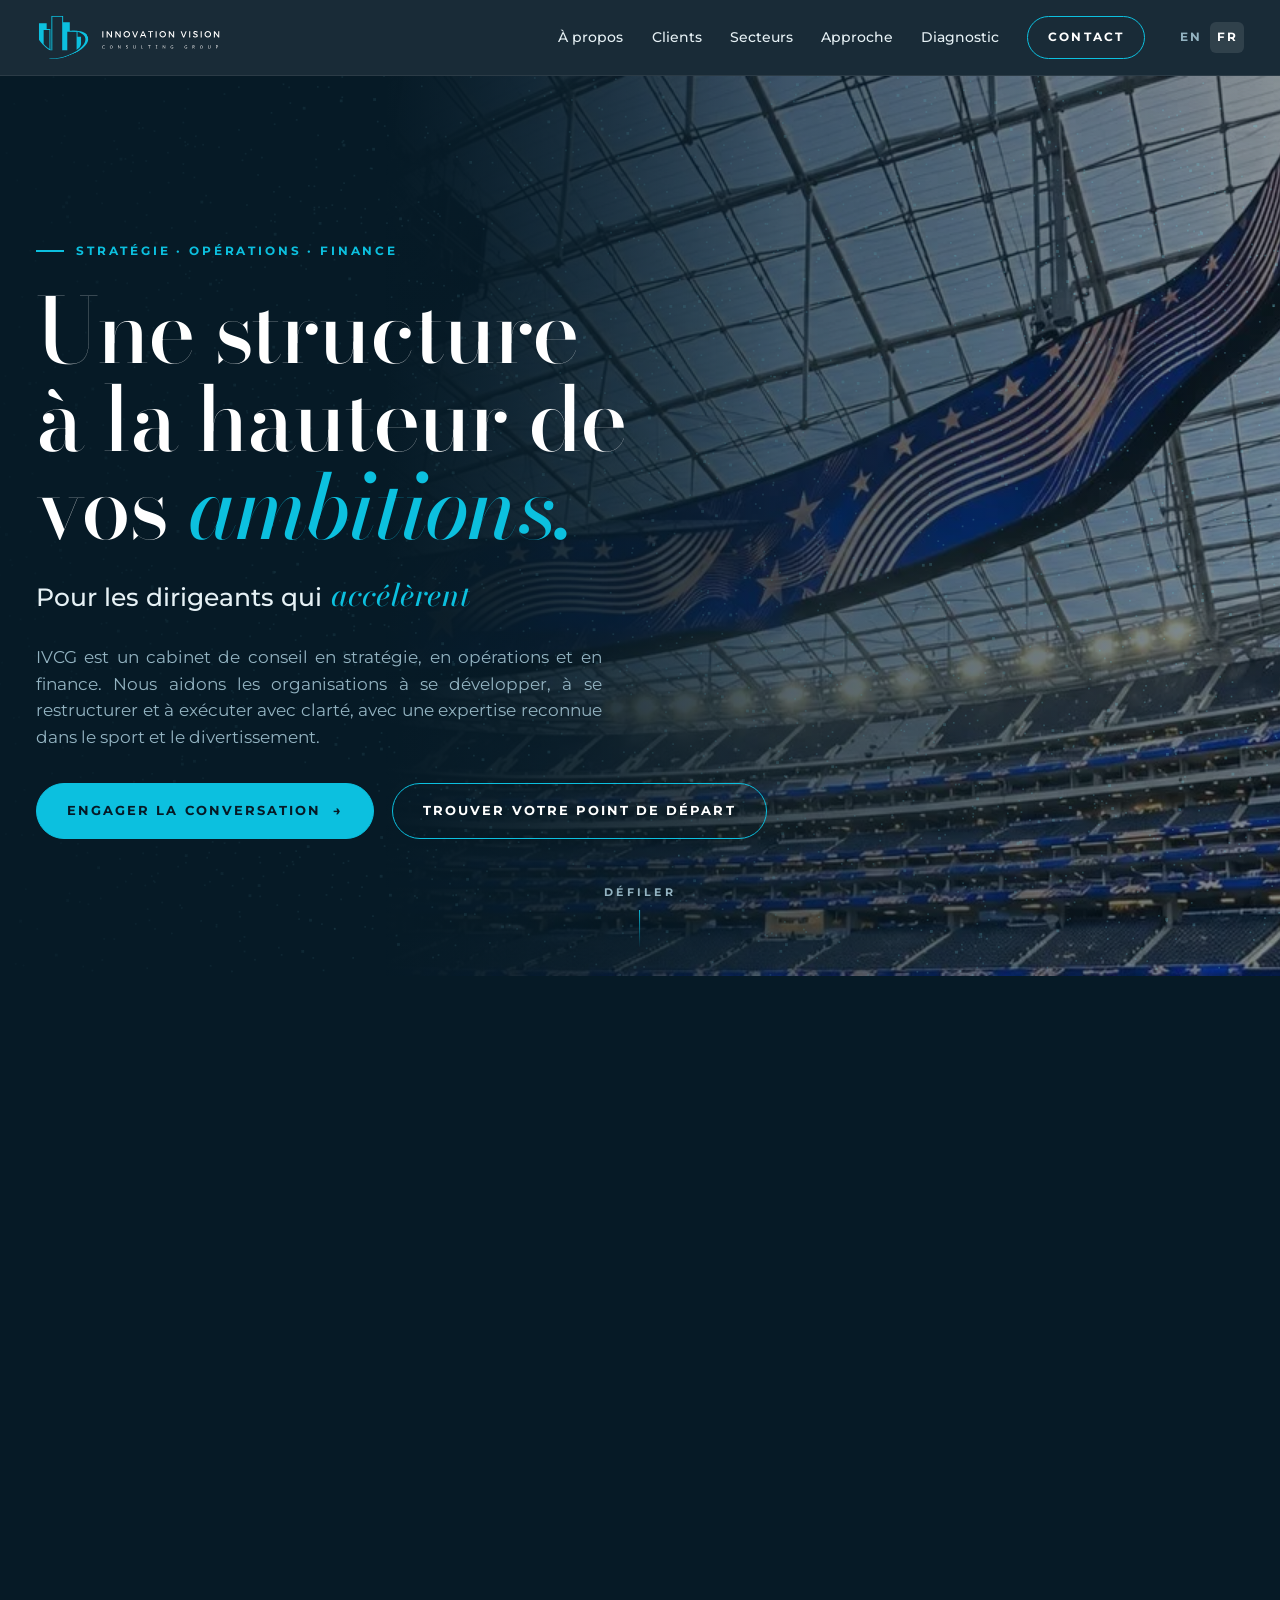
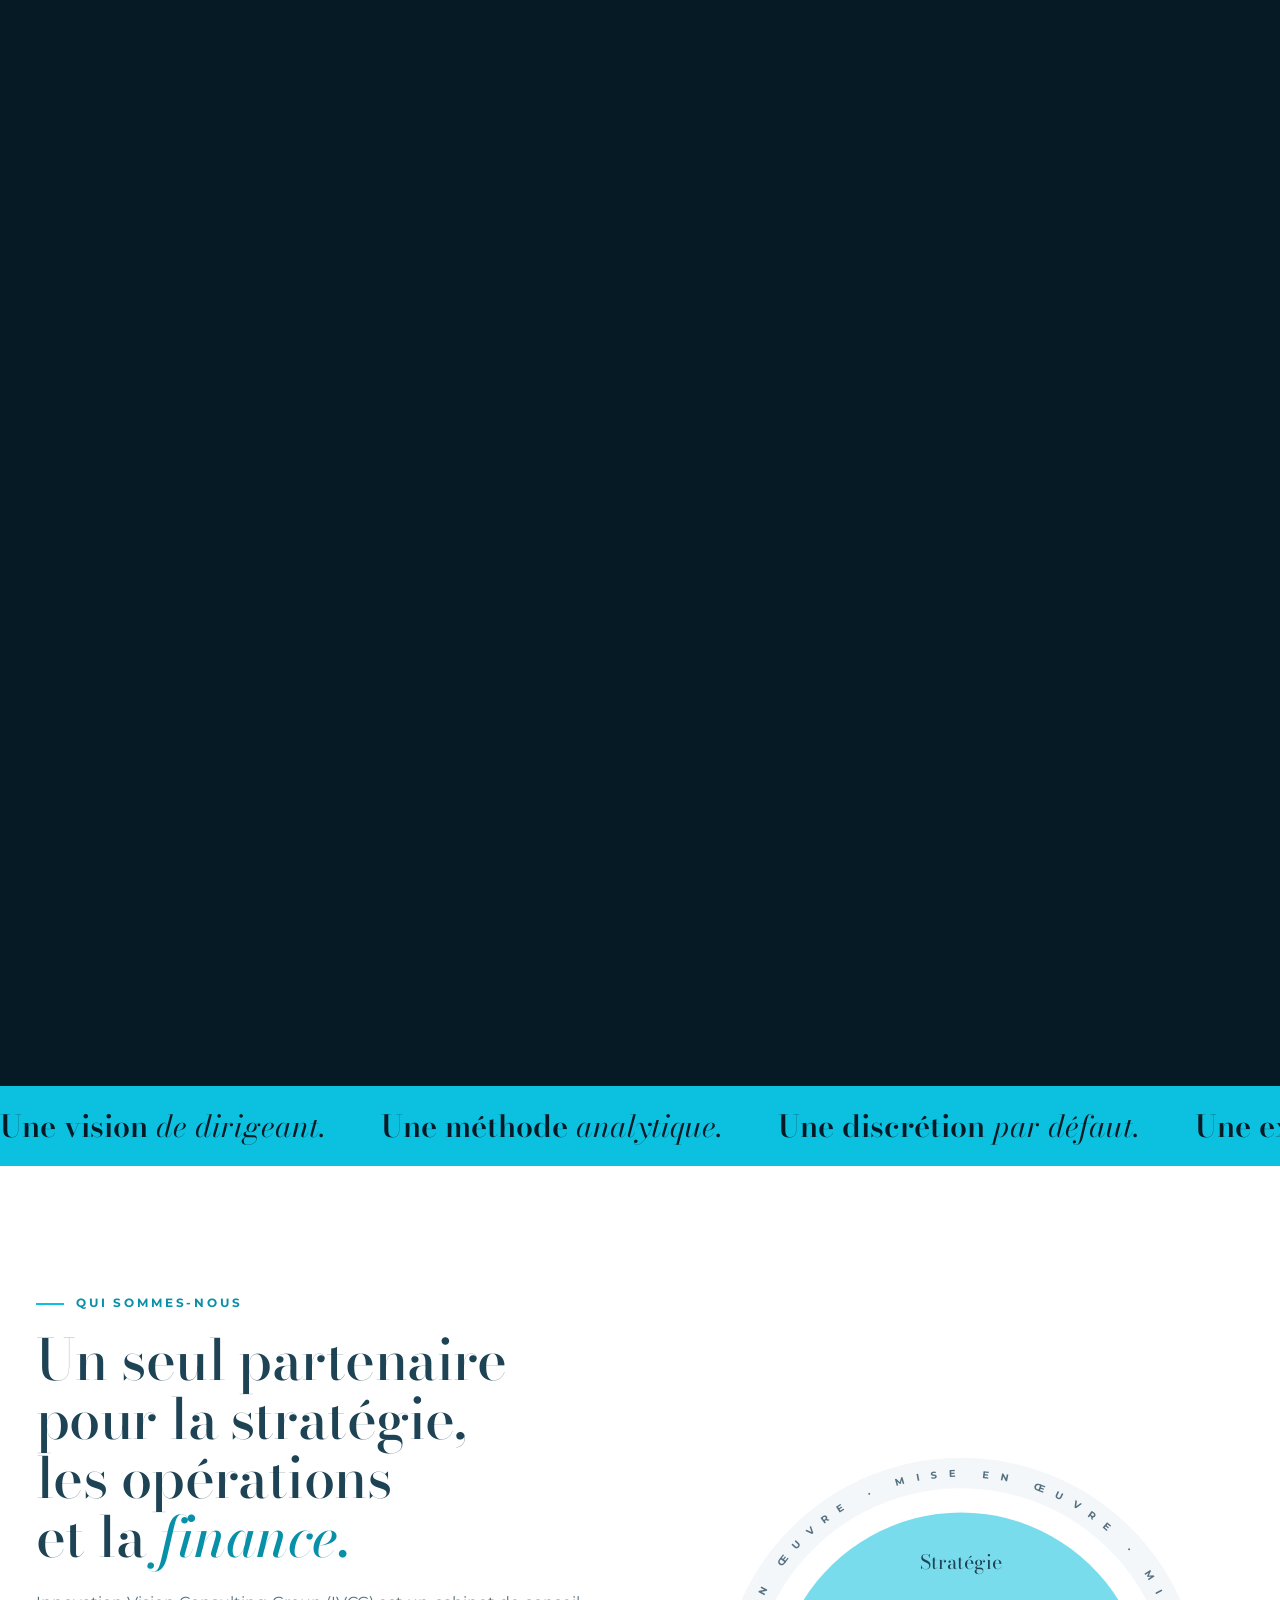
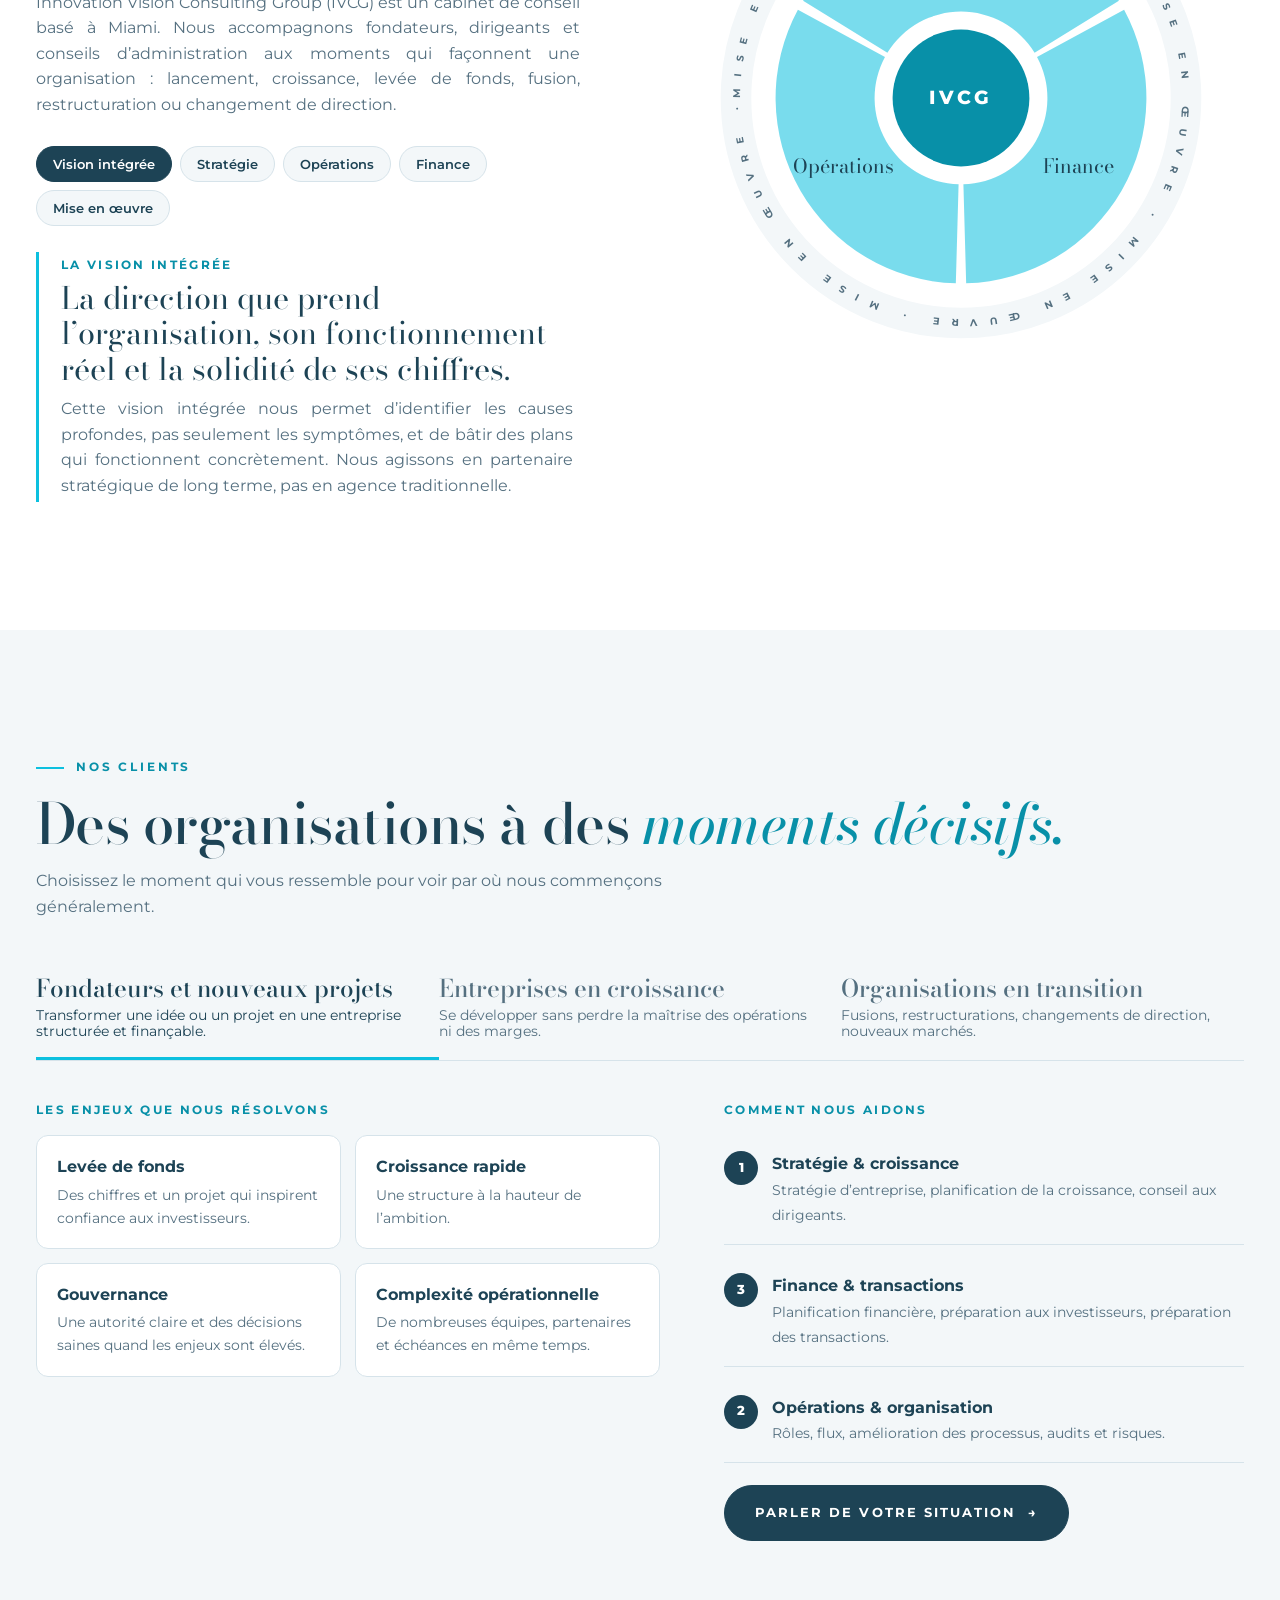
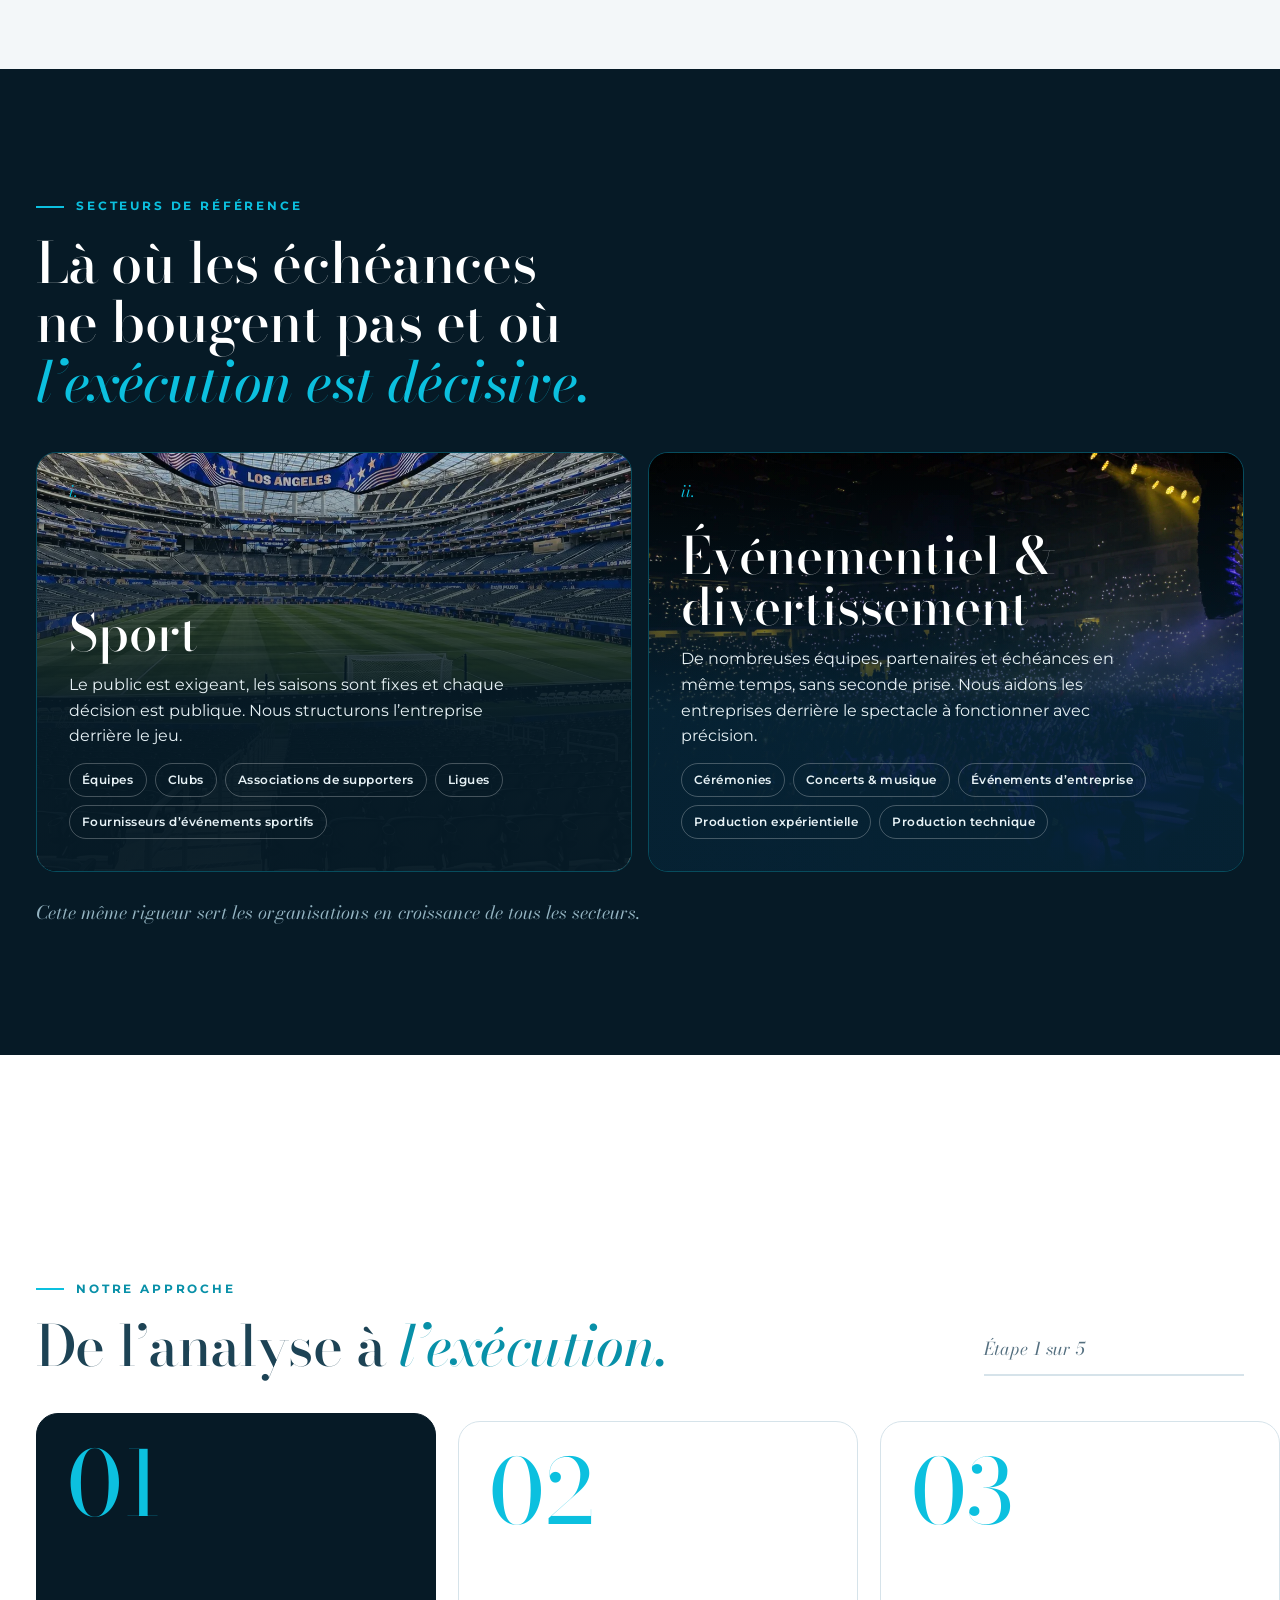
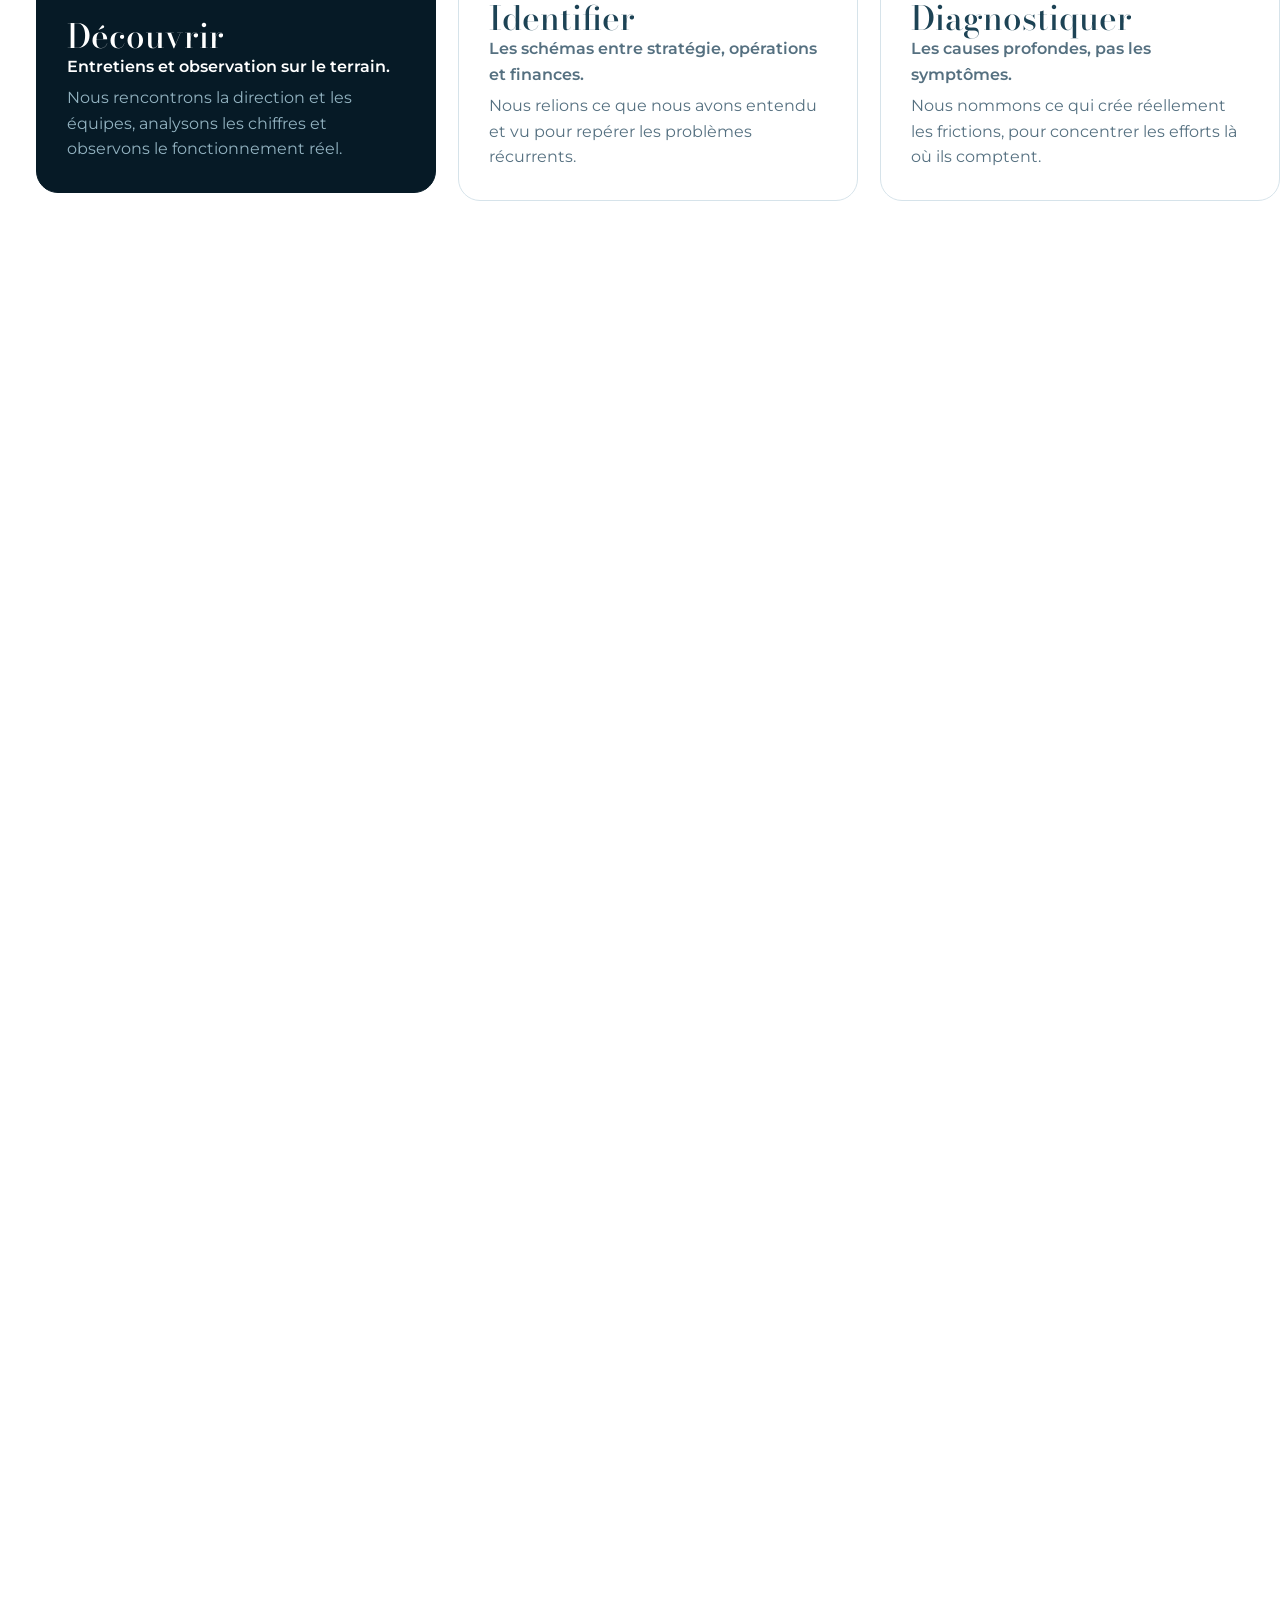
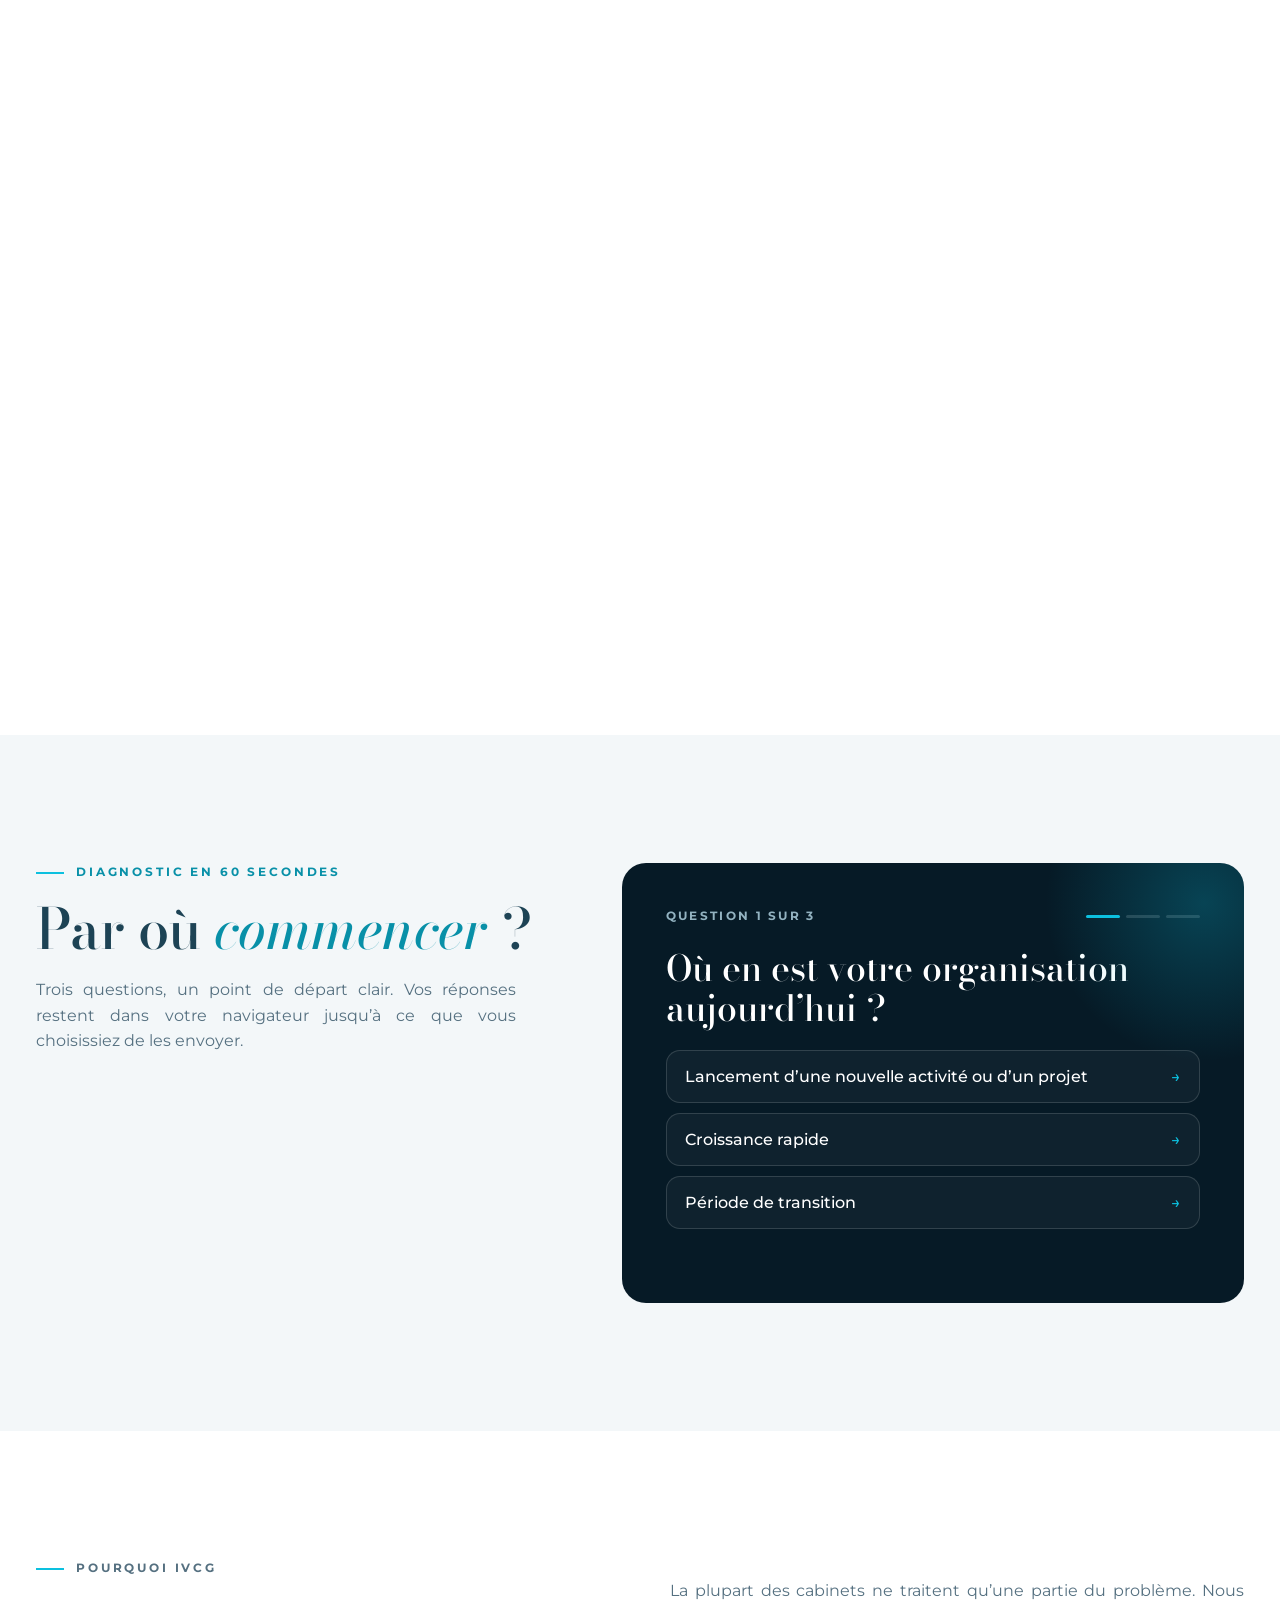
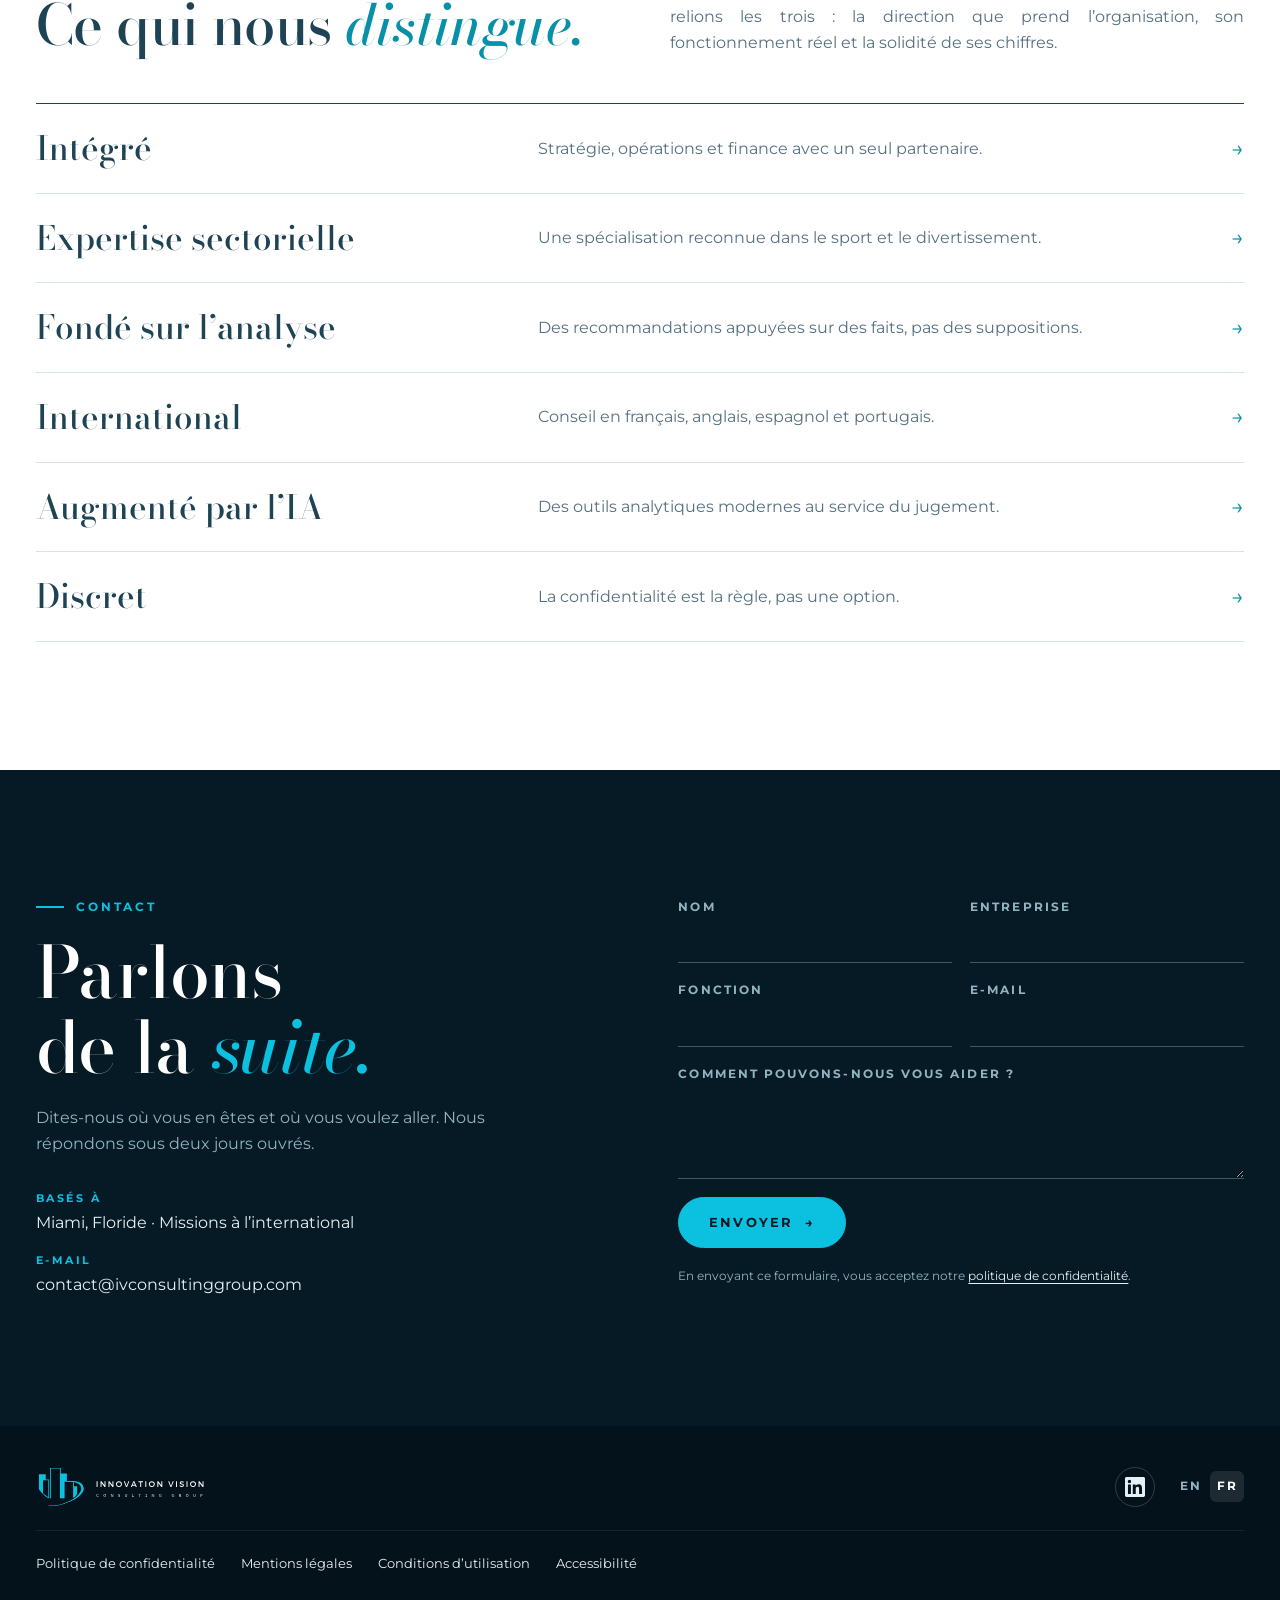
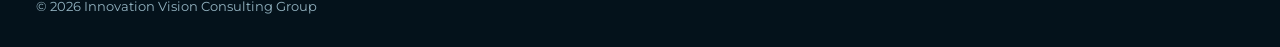
==== commit e5454728: "Add branded share cards, structured data and email logo Co-Authored-By: Claude Opus 5.5 <noreply@ant" ====
--- a/fr/index.html
+++ b/fr/index.html
@@ -15,7 +15,12 @@
   <meta property="og:description" content="Cabinet de conseil basé à Miami en stratégie, opérations et finance, avec une expertise de référence dans le sport et le divertissement.">
   <meta property="og:url" content="https://ivconsultinggroup.com/fr/">
   <meta property="og:locale" content="fr_FR">
-  <meta property="og:image" content="https://ivconsultinggroup.com/assets/stadium-roof.webp">
+  <meta property="og:image" content="https://ivconsultinggroup.com/assets/share-fr.jpg">
+  <meta property="og:image:width" content="1200">
+  <meta property="og:image:height" content="630">
+  <meta property="og:image:alt" content="Innovation Vision Consulting Group">
+  <meta name="twitter:card" content="summary_large_image">
+  <script type="application/ld+json">{"@context": "https://schema.org", "@type": "ProfessionalService", "@id": "https://ivconsultinggroup.com/#org", "name": "Innovation Vision Consulting Group", "alternateName": "IVCG", "url": "https://ivconsultinggroup.com/", "logo": "https://ivconsultinggroup.com/assets/email-logo.png", "image": "https://ivconsultinggroup.com/assets/share-fr.jpg", "email": "contact@ivconsultinggroup.com", "sameAs": ["https://www.linkedin.com/company/ivconsultinggroup"], "address": {"@type": "PostalAddress", "addressLocality": "Miami", "addressRegion": "FL", "addressCountry": "US"}, "areaServed": "Worldwide", "knowsLanguage": ["en", "fr", "es", "pt"], "knowsAbout": ["Business strategy", "Operations consulting", "Financial planning", "Sports business", "Live events", "Entertainment industry", "Organizational design", "Restructuring"], "description": "Cabinet de conseil en stratégie, opérations et finance basé à Miami, avec une expertise de référence dans le sport et le divertissement."}</script>
   <meta name="theme-color" content="#061a26">
   <link rel="icon" href="/assets/icon.svg?v=3" type="image/svg+xml">
   <link rel="icon" href="/assets/icon-32.png?v=3" sizes="32x32" type="image/png">
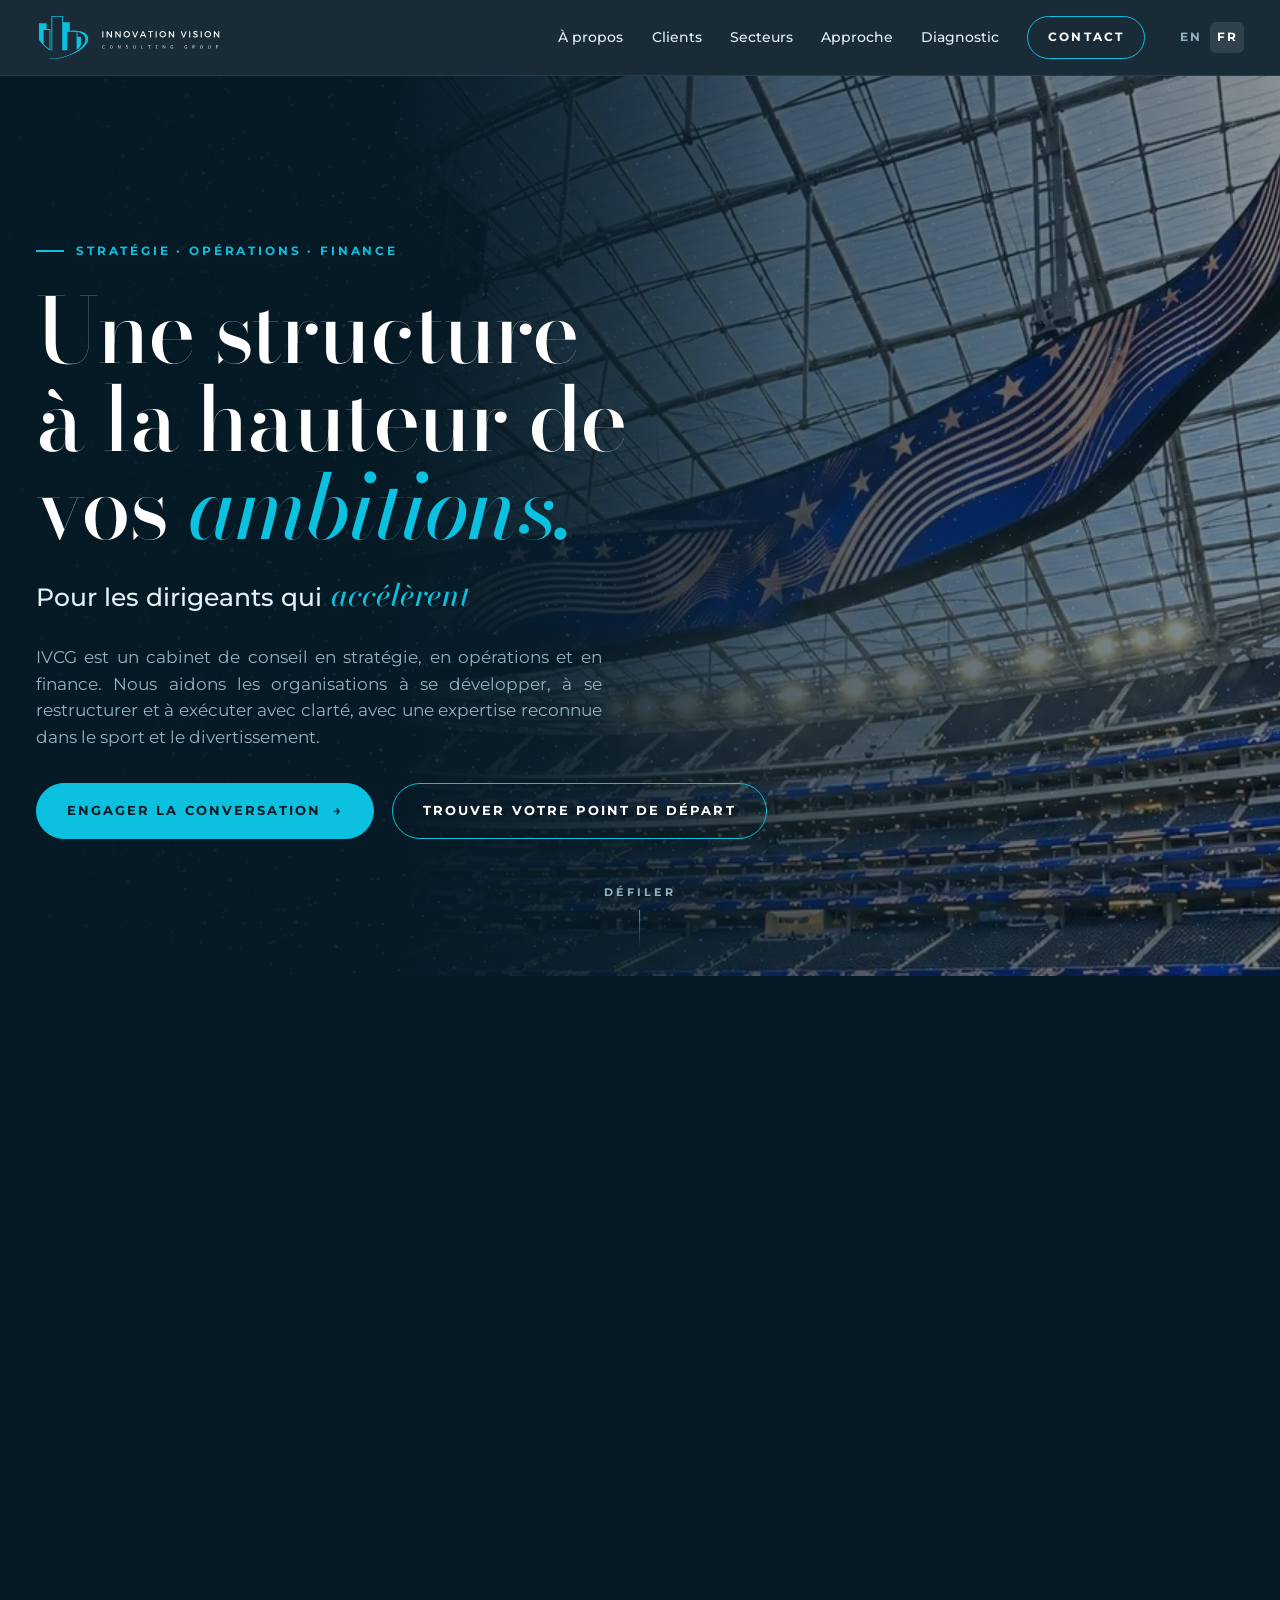
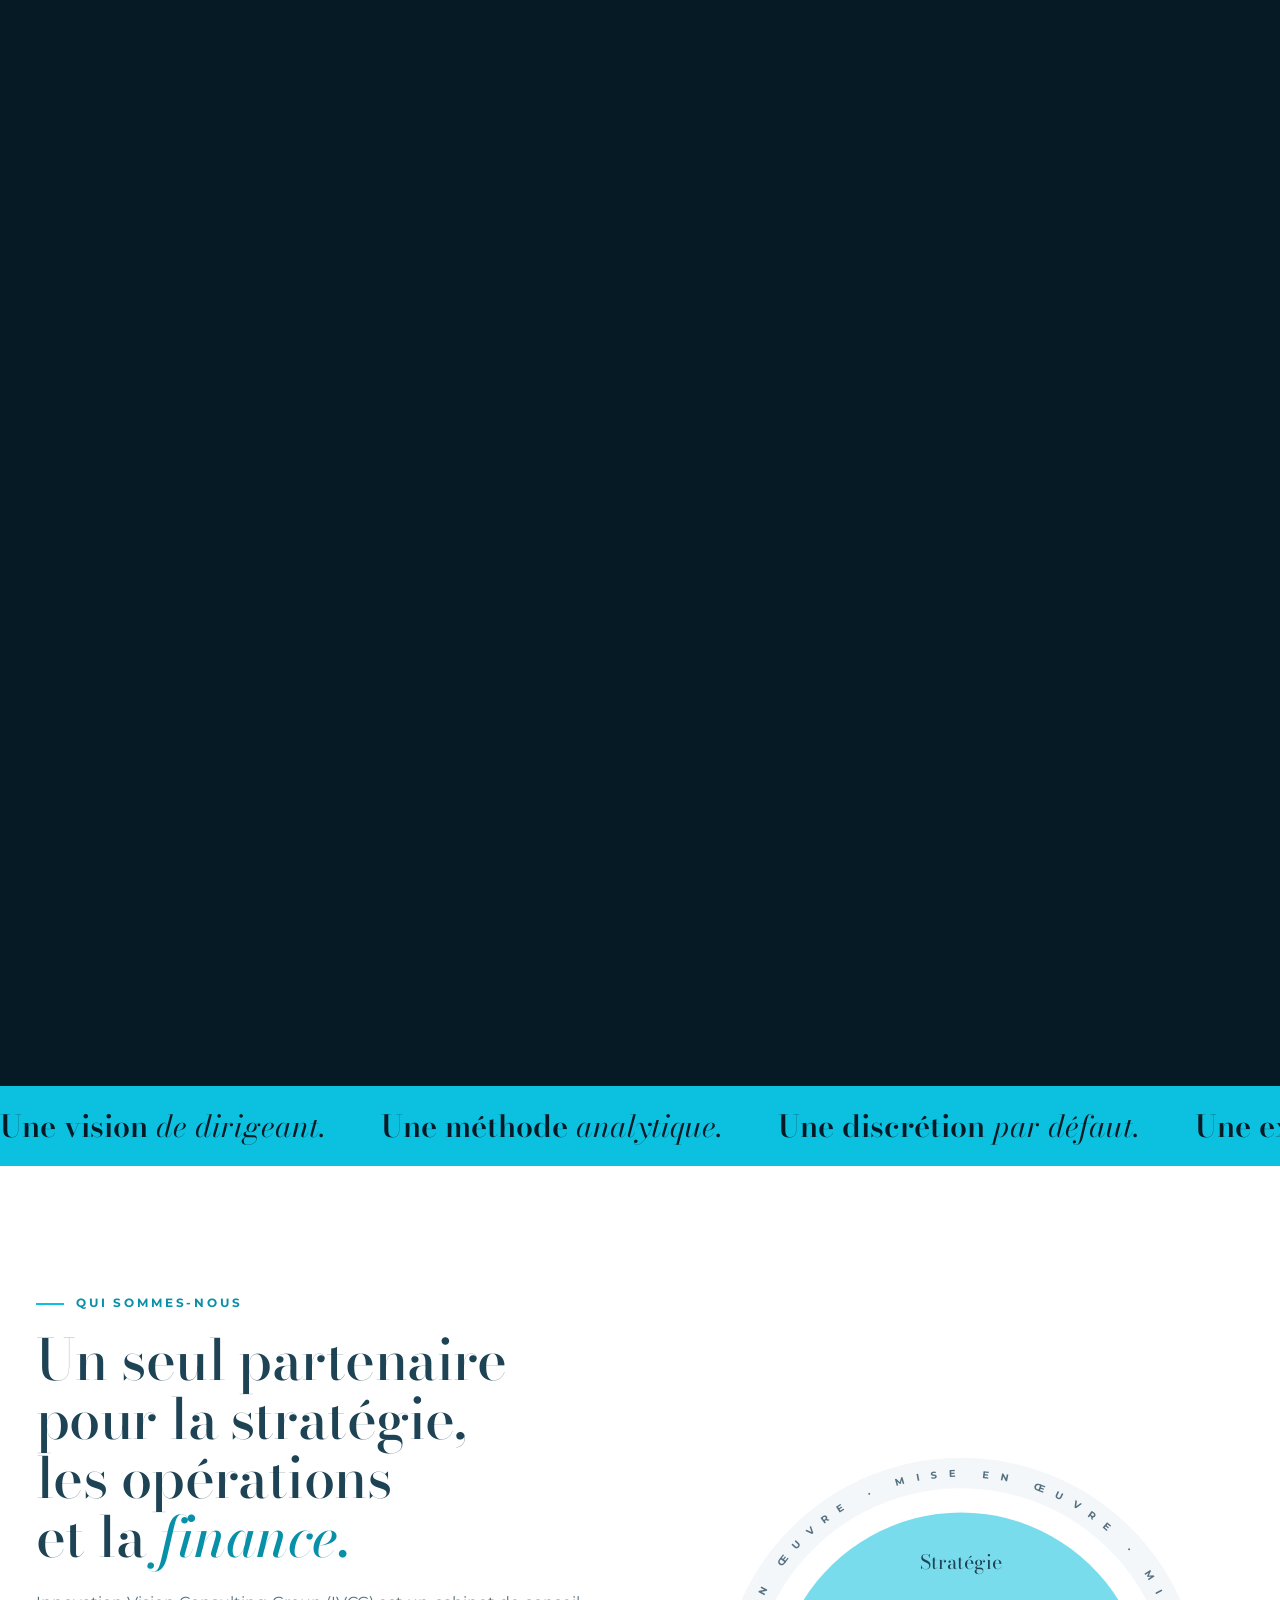
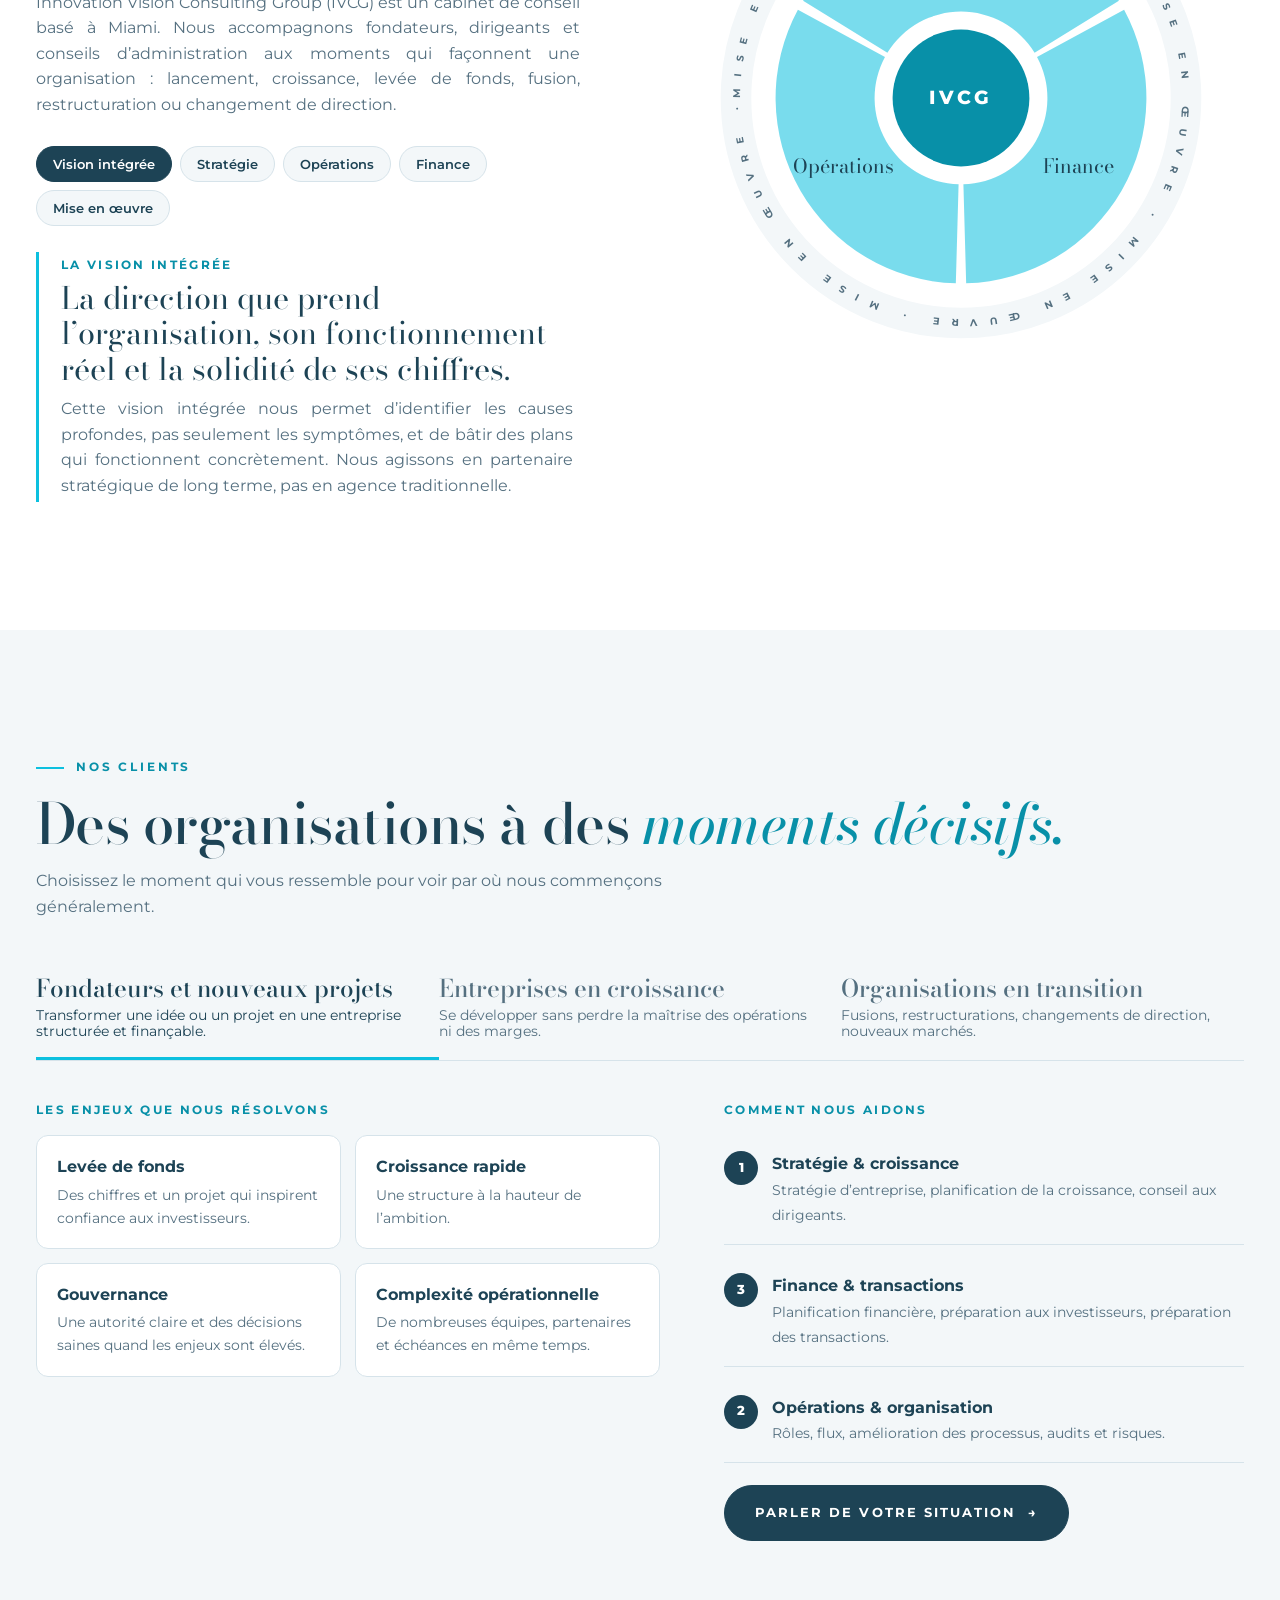
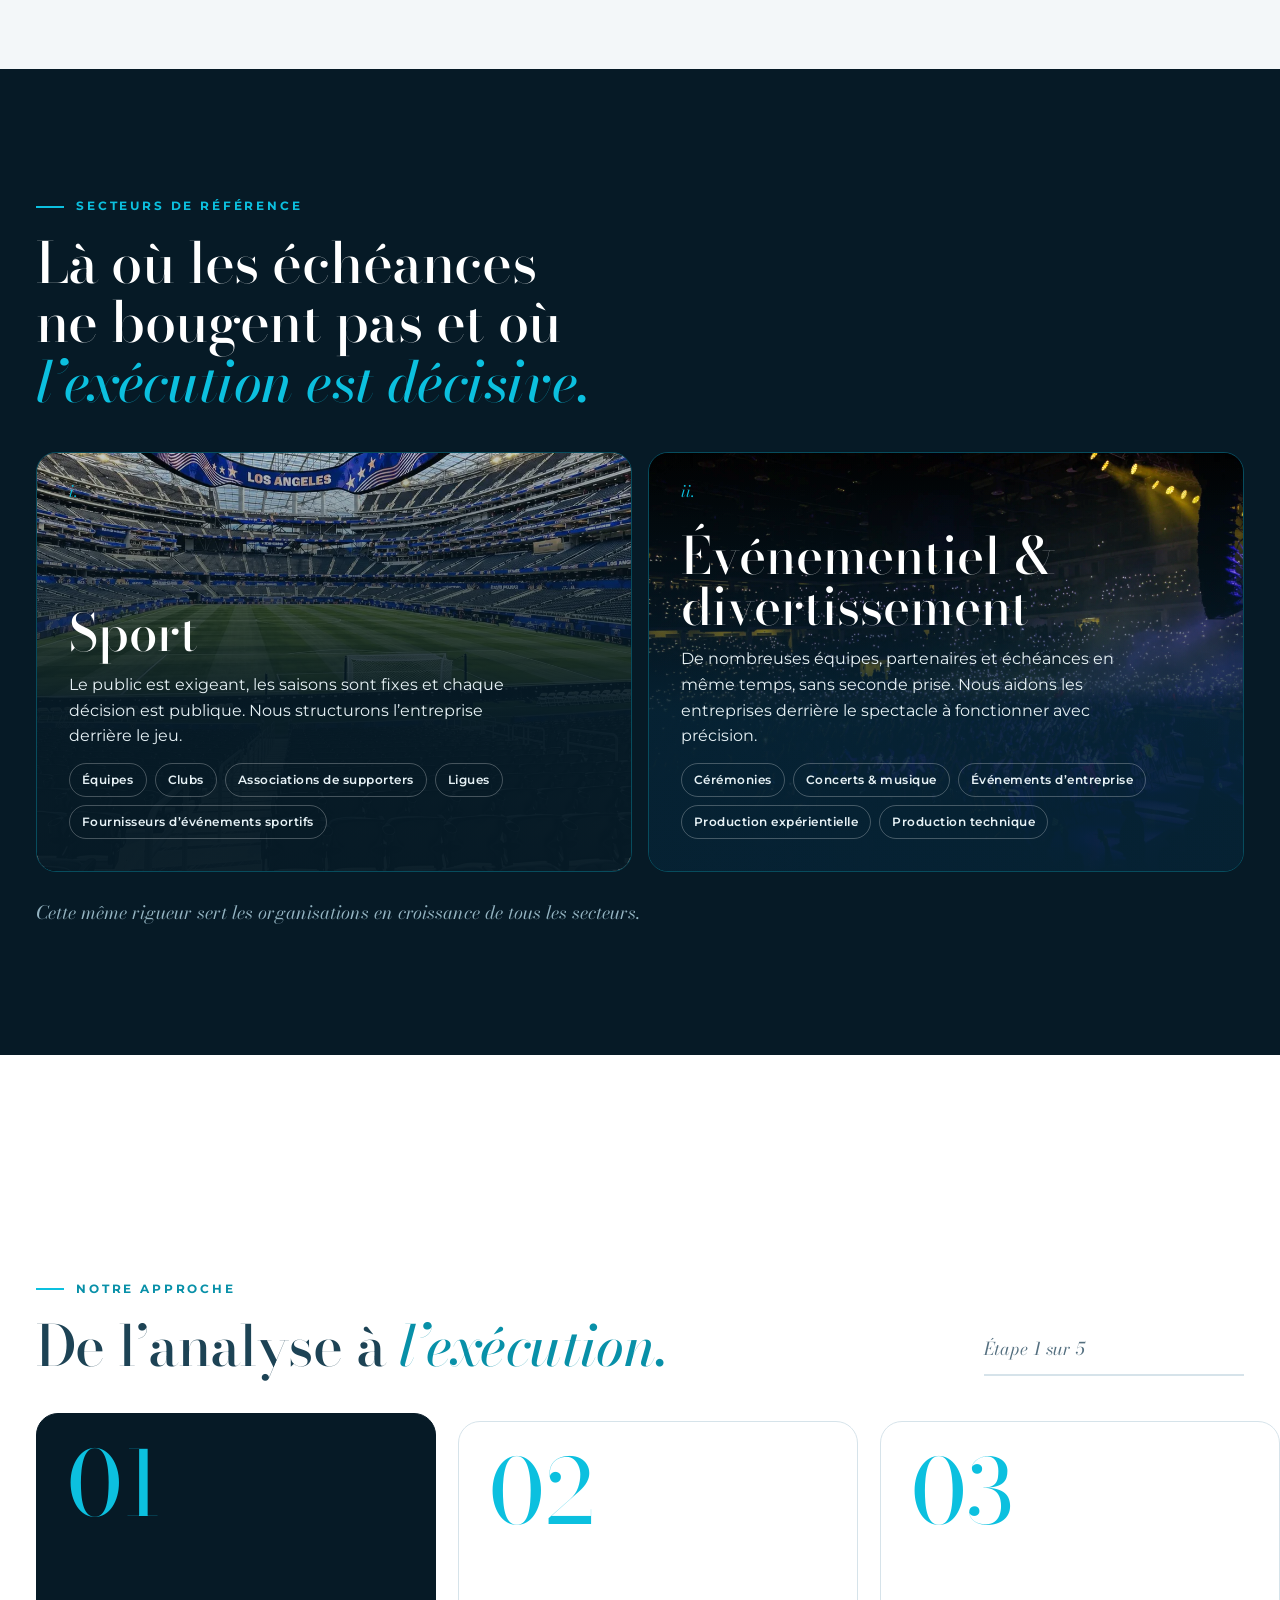
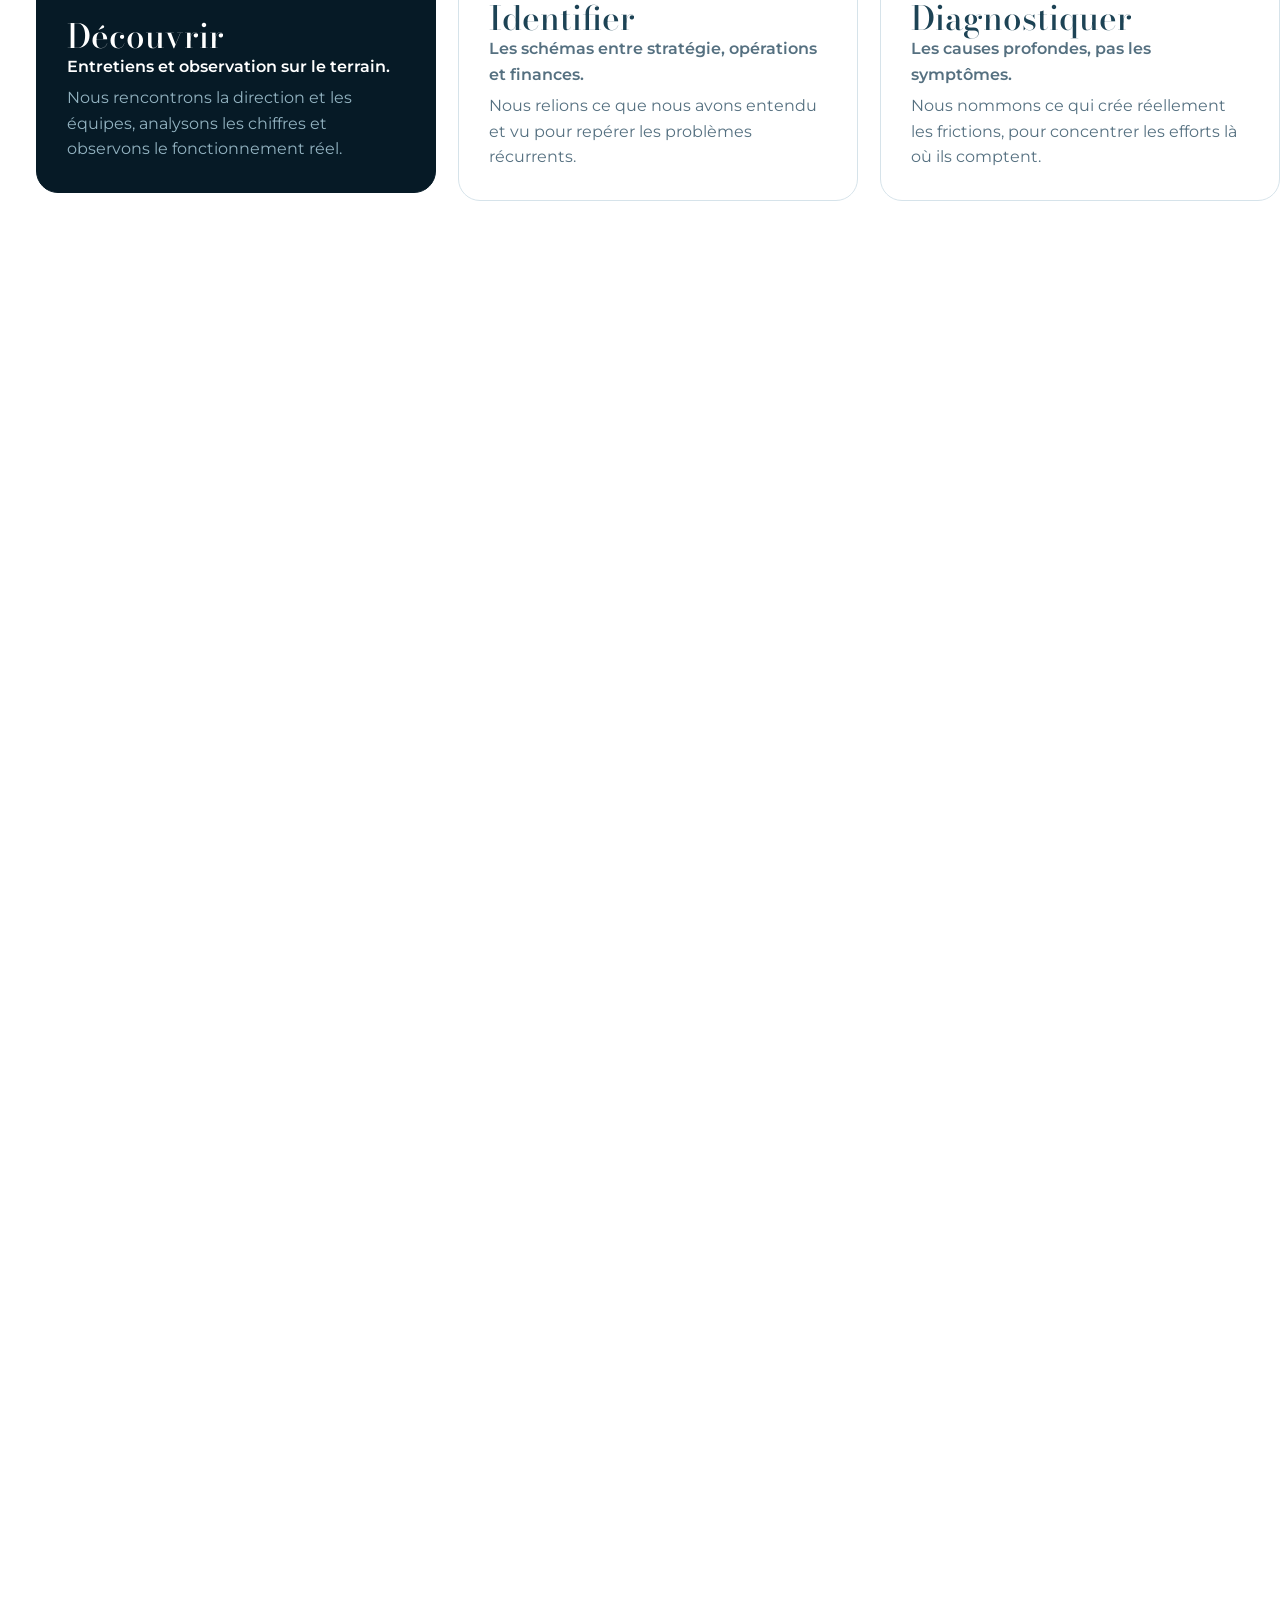
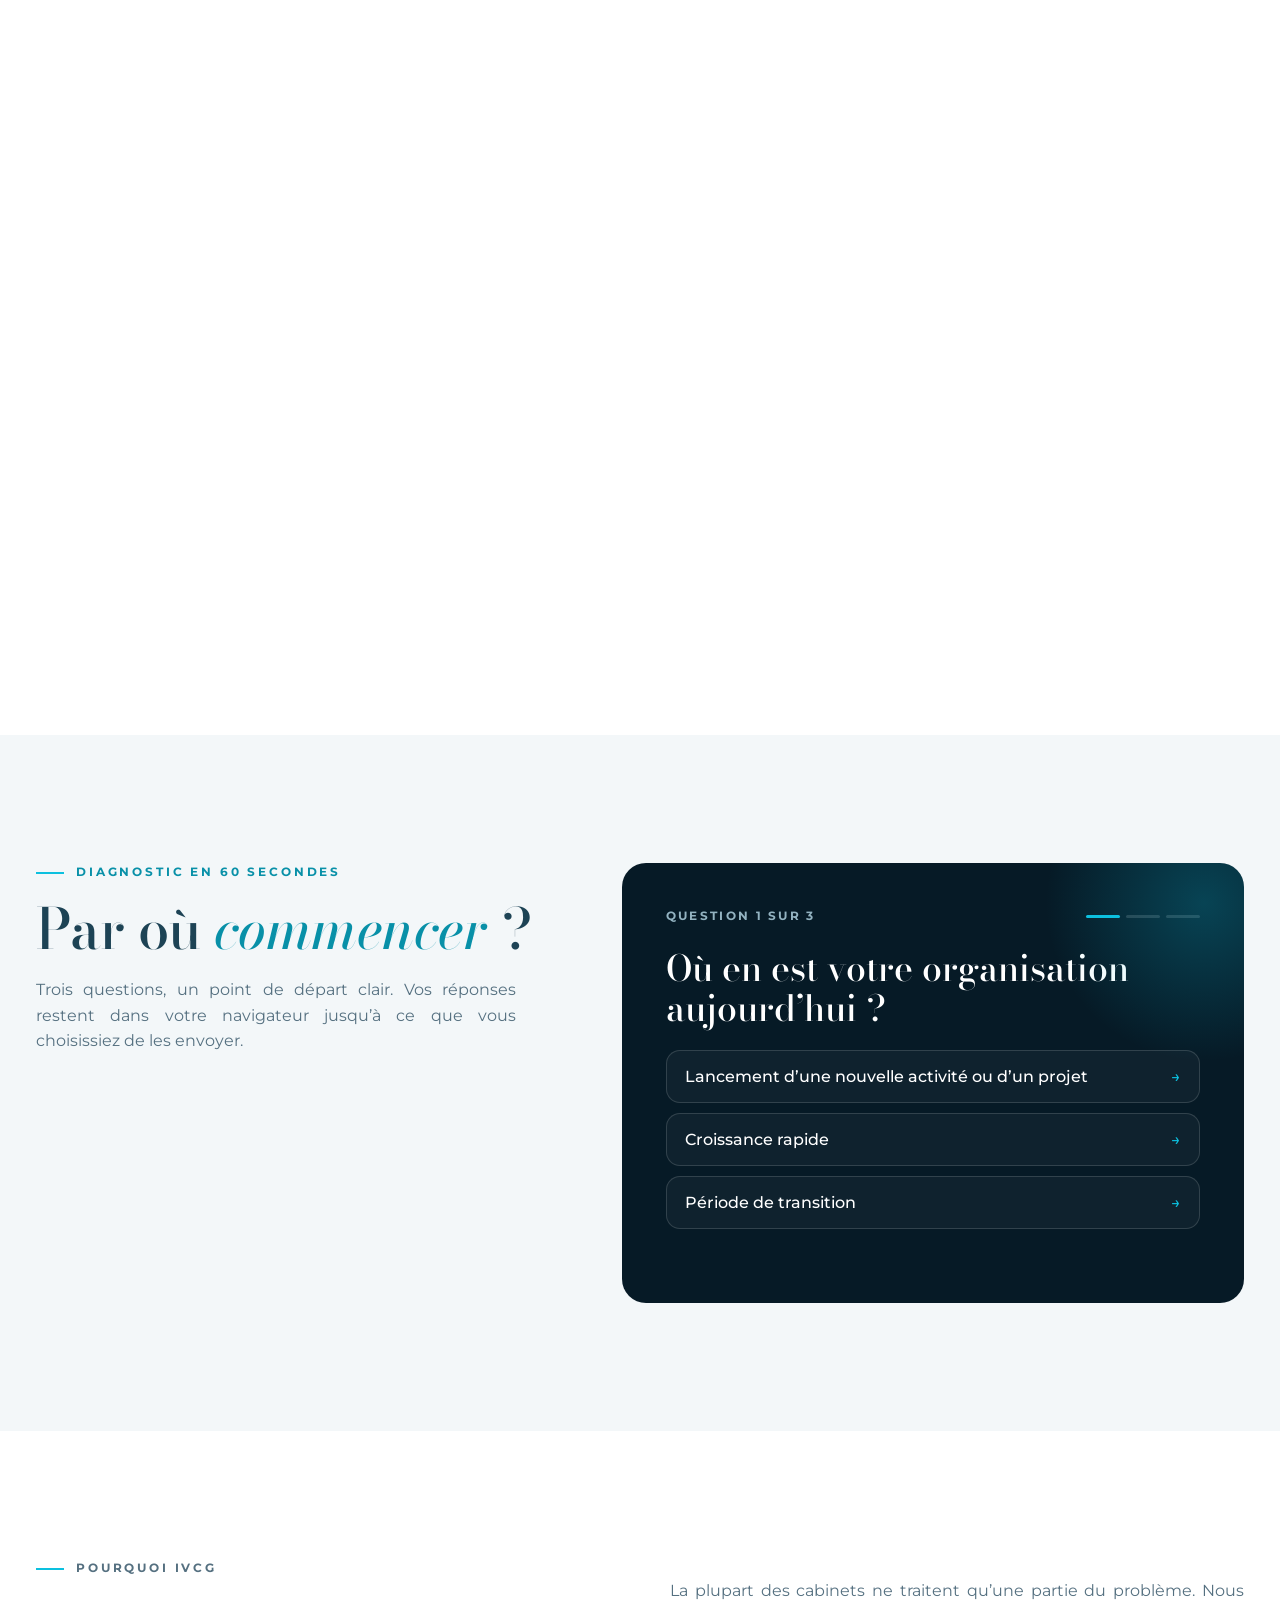
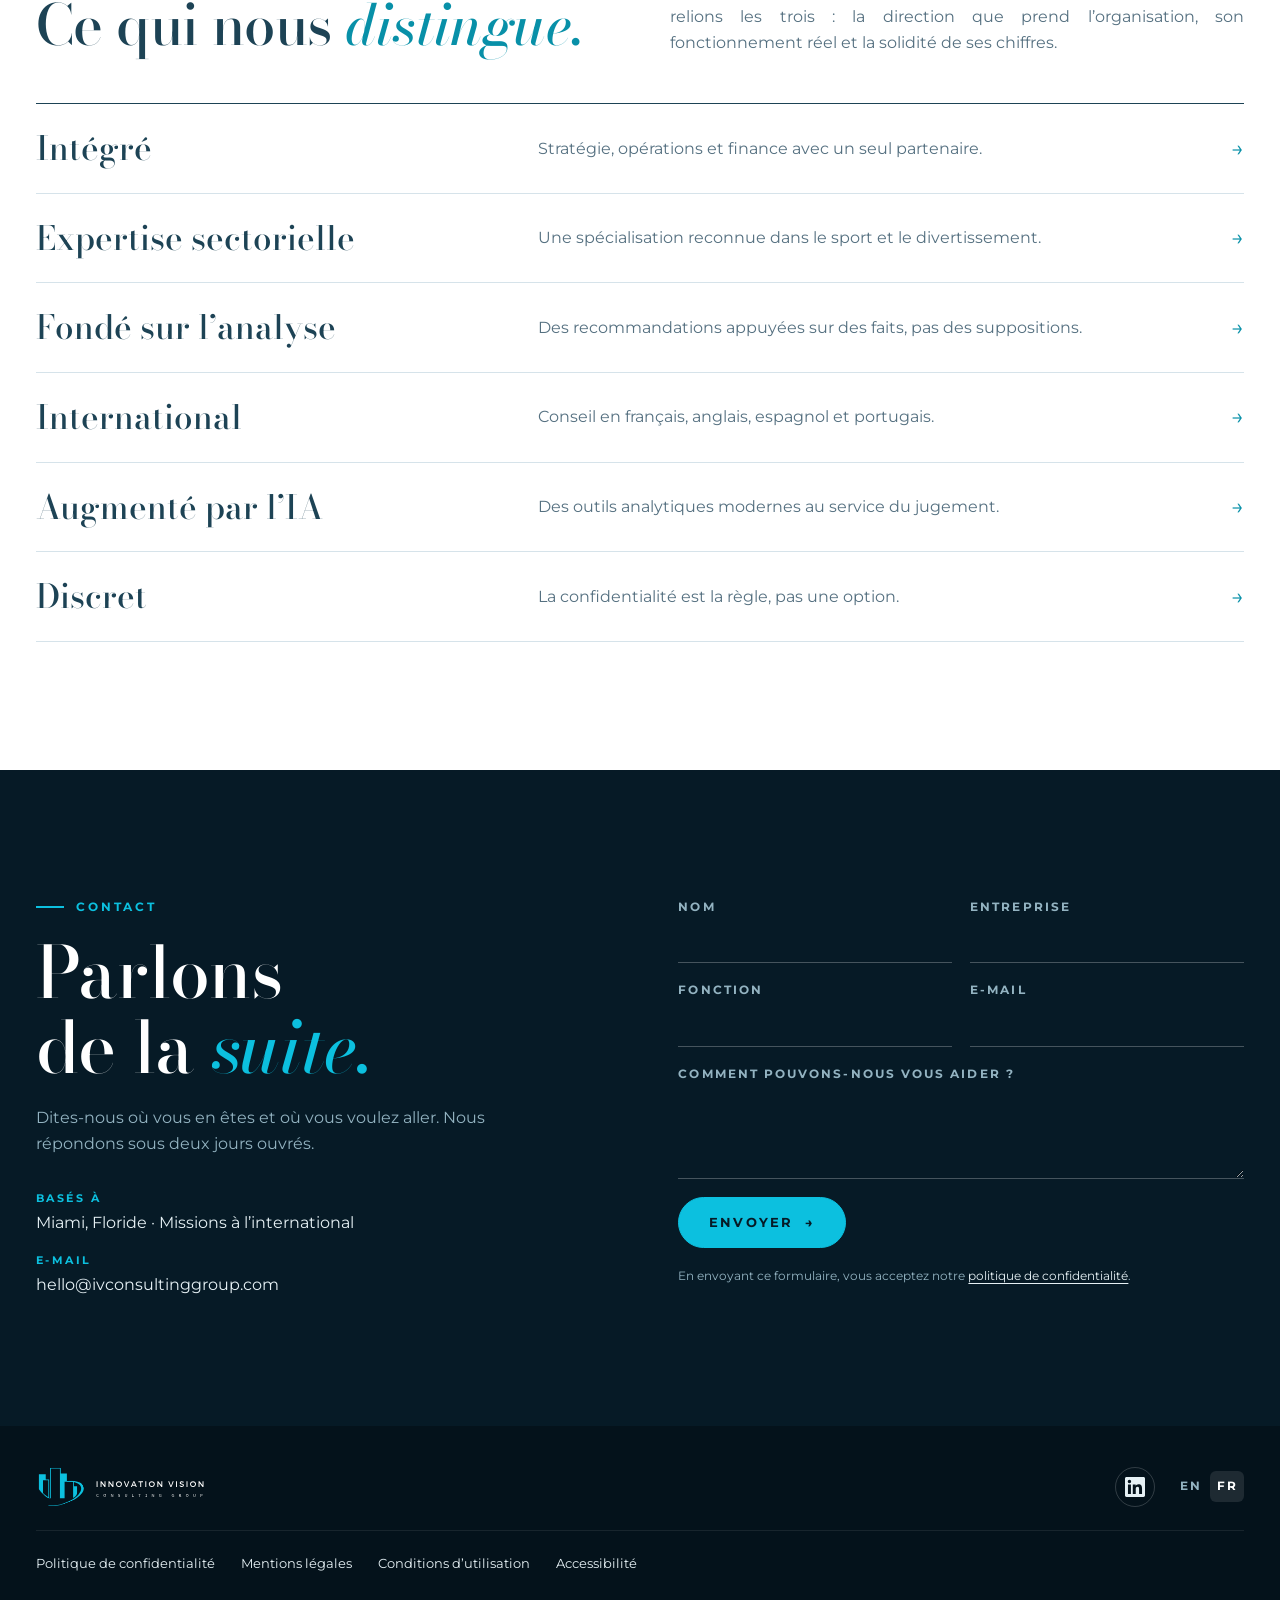
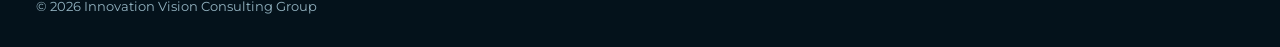
==== commit c02b8034: "Use hello@ as public email and add email signature page Co-Authored-By: Claude Opus 5.5 <noreply@ant" ====
--- a/fr/index.html
+++ b/fr/index.html
@@ -20,7 +20,7 @@
   <meta property="og:image:height" content="630">
   <meta property="og:image:alt" content="Innovation Vision Consulting Group">
   <meta name="twitter:card" content="summary_large_image">
-  <script type="application/ld+json">{"@context": "https://schema.org", "@type": "ProfessionalService", "@id": "https://ivconsultinggroup.com/#org", "name": "Innovation Vision Consulting Group", "alternateName": "IVCG", "url": "https://ivconsultinggroup.com/", "logo": "https://ivconsultinggroup.com/assets/email-logo.png", "image": "https://ivconsultinggroup.com/assets/share-fr.jpg", "email": "contact@ivconsultinggroup.com", "sameAs": ["https://www.linkedin.com/company/ivconsultinggroup"], "address": {"@type": "PostalAddress", "addressLocality": "Miami", "addressRegion": "FL", "addressCountry": "US"}, "areaServed": "Worldwide", "knowsLanguage": ["en", "fr", "es", "pt"], "knowsAbout": ["Business strategy", "Operations consulting", "Financial planning", "Sports business", "Live events", "Entertainment industry", "Organizational design", "Restructuring"], "description": "Cabinet de conseil en stratégie, opérations et finance basé à Miami, avec une expertise de référence dans le sport et le divertissement."}</script>
+  <script type="application/ld+json">{"@context": "https://schema.org", "@type": "ProfessionalService", "@id": "https://ivconsultinggroup.com/#org", "name": "Innovation Vision Consulting Group", "alternateName": "IVCG", "url": "https://ivconsultinggroup.com/", "logo": "https://ivconsultinggroup.com/assets/email-logo.png", "image": "https://ivconsultinggroup.com/assets/share-fr.jpg", "email": "hello@ivconsultinggroup.com", "sameAs": ["https://www.linkedin.com/company/ivconsultinggroup"], "address": {"@type": "PostalAddress", "addressLocality": "Miami", "addressRegion": "FL", "addressCountry": "US"}, "areaServed": "Worldwide", "knowsLanguage": ["en", "fr", "es", "pt"], "knowsAbout": ["Business strategy", "Operations consulting", "Financial planning", "Sports business", "Live events", "Entertainment industry", "Organizational design", "Restructuring"], "description": "Cabinet de conseil en stratégie, opérations et finance basé à Miami, avec une expertise de référence dans le sport et le divertissement."}</script>
   <meta name="theme-color" content="#061a26">
   <link rel="icon" href="/assets/icon.svg?v=3" type="image/svg+xml">
   <link rel="icon" href="/assets/icon-32.png?v=3" sizes="32x32" type="image/png">
@@ -568,7 +568,7 @@
         <p class="lede">Dites-nous où vous en êtes et où vous voulez aller. Nous répondons sous deux jours ouvrés.</p>
         <dl class="details">
           <div><dt>Basés à</dt><dd>Miami, Floride · Missions à l’international</dd></div>
-          <div><dt>E-mail</dt><dd>contact@ivconsultinggroup.com</dd></div>
+          <div><dt>E-mail</dt><dd>hello@ivconsultinggroup.com</dd></div>
         </dl>
       </div>
       <form id="form" method="POST">
@@ -915,14 +915,14 @@
     els.forEach(el => { if (el.getBoundingClientRect().top > innerHeight) { el.classList.add("pre"); io.observe(el); } });
   })();
 
-  /* ---------- Contact form: sent to Formspree, which emails contact@ivconsultinggroup.com ---------- */
+  /* ---------- Contact form: sent to Formspree, which emails hello@ivconsultinggroup.com ---------- */
   (() => {
     // Bot protection: the address is only known to this script, a hidden field traps autofill bots,
     // and a form sent within seconds of loading the page is treated as a bot.
     const ENDPOINT = ["https://formspree.io/f/", "xoeeqgao"].join("");
     const form = document.getElementById("form"), out = document.getElementById("sent"), btn = form.querySelector("button[type=submit]");
     const loadedAt = Date.now();
-    const T = { sending: "Envoi en cours…", ok: "Merci. Votre message a bien été envoyé. Nous répondons sous deux jours ouvrés.", missing: "Merci d’indiquer votre nom, un e-mail valide et un court message.", fail: "Votre message n’a pas pu être envoyé. Écrivez-nous à contact@ivconsultinggroup.com." };
+    const T = { sending: "Envoi en cours…", ok: "Merci. Votre message a bien été envoyé. Nous répondons sous deux jours ouvrés.", missing: "Merci d’indiquer votre nom, un e-mail valide et un court message.", fail: "Votre message n’a pas pu être envoyé. Écrivez-nous à hello@ivconsultinggroup.com." };
     form.addEventListener("submit", async e => {
       e.preventDefault();
       if (!form.checkValidity()) { out.textContent = T.missing; out.className = "sent err"; out.hidden = false; form.reportValidity(); return; }
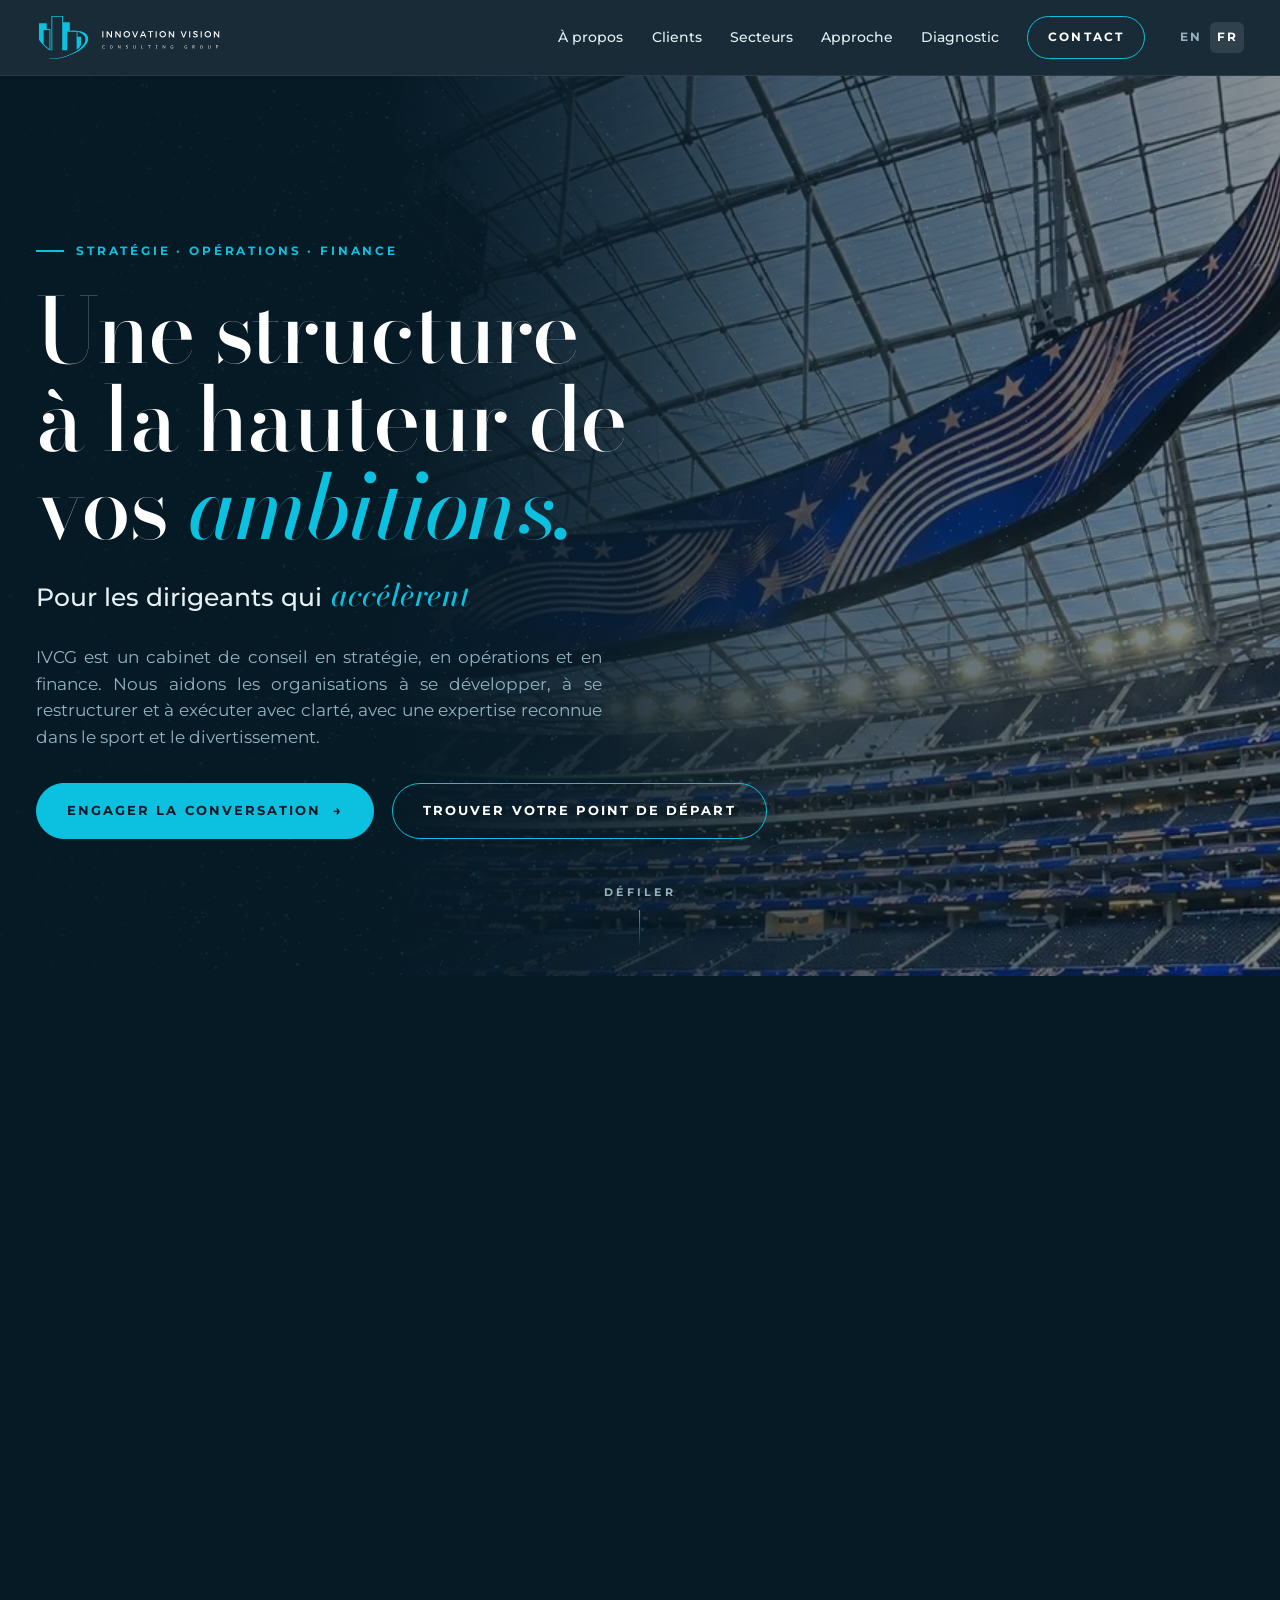
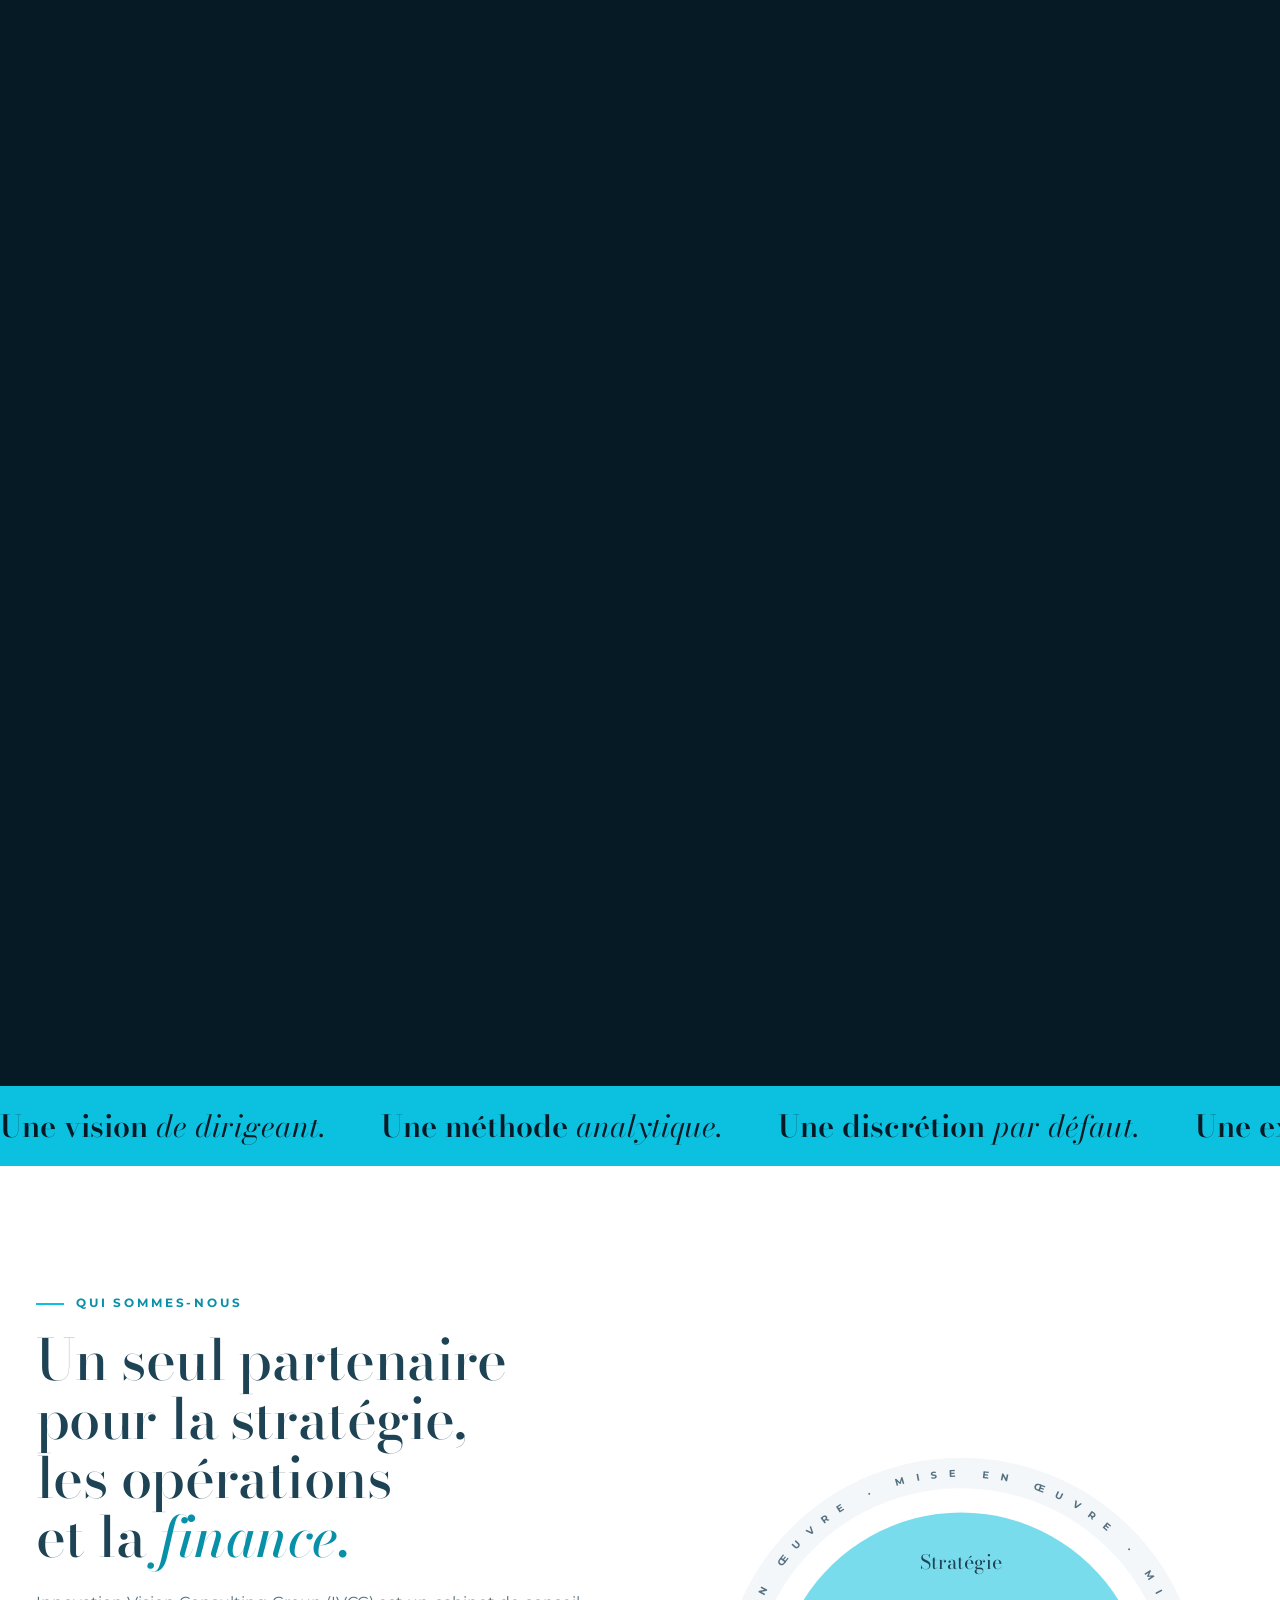
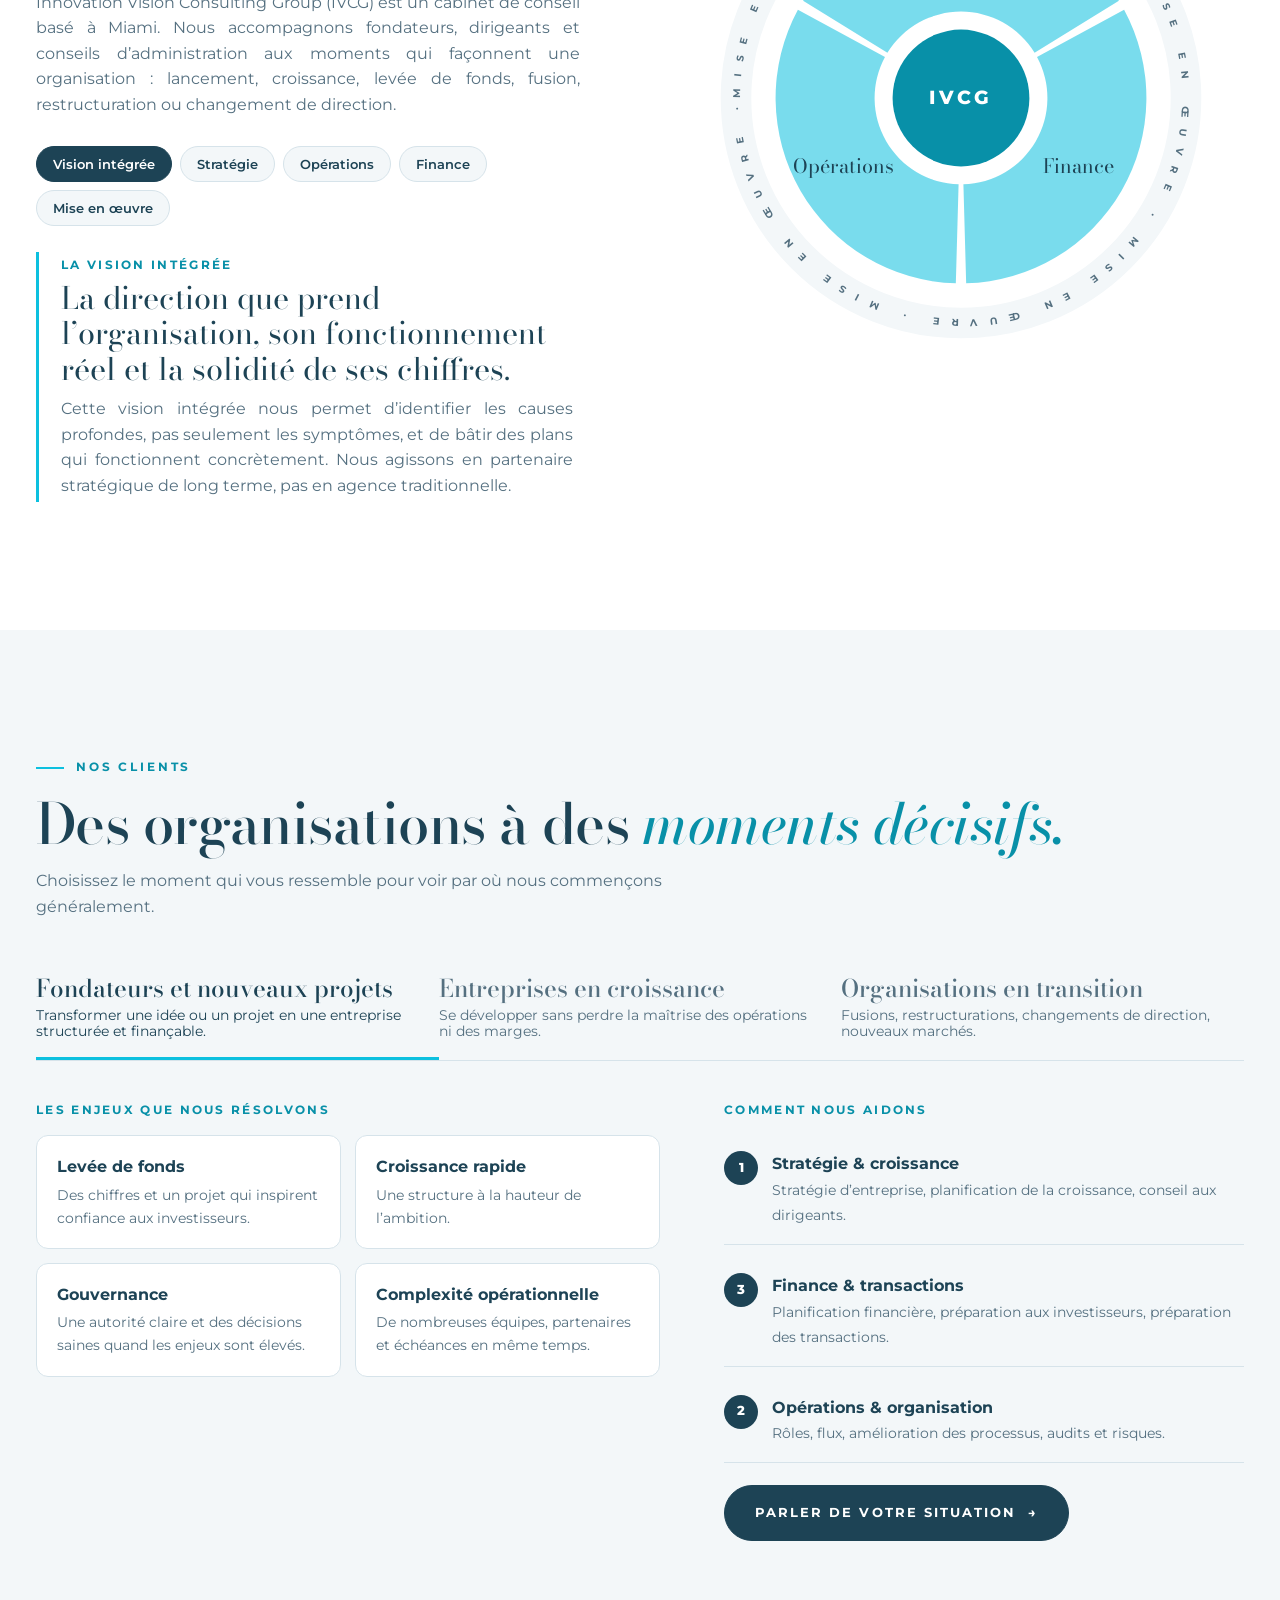
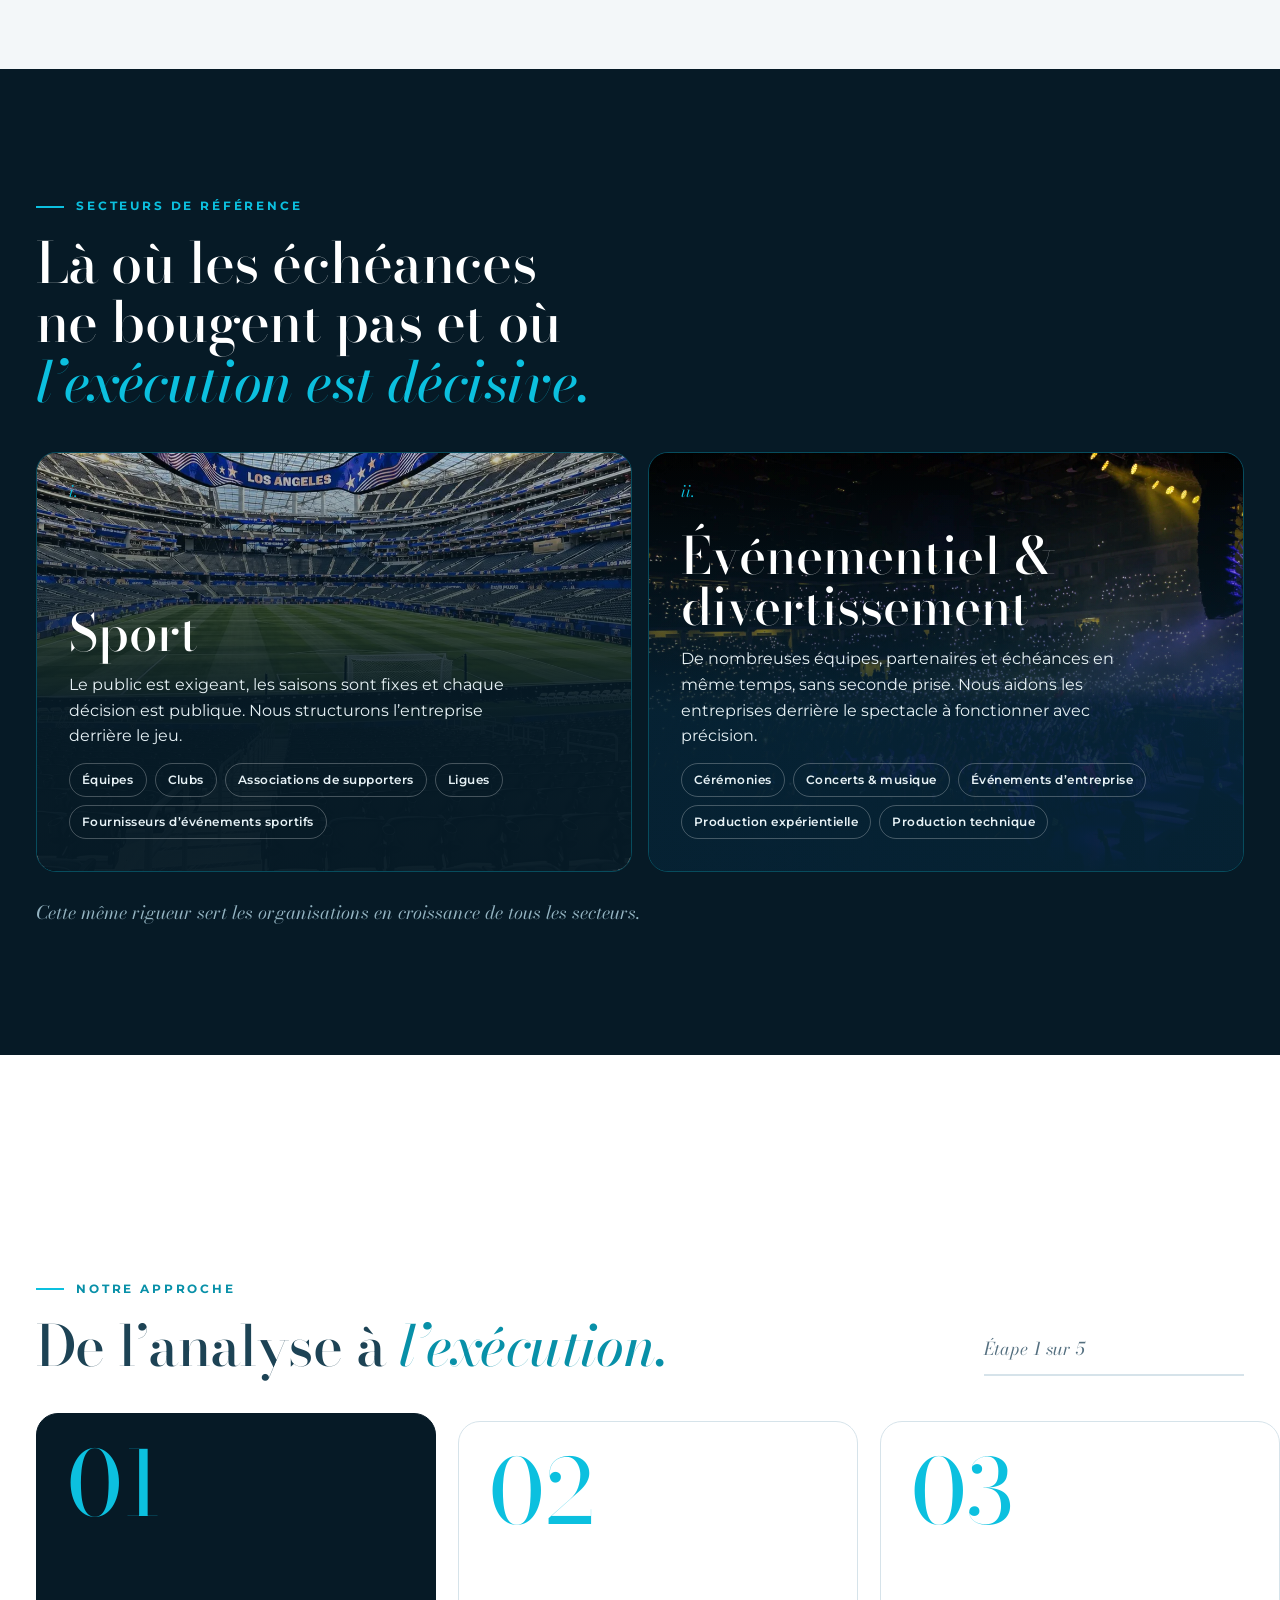
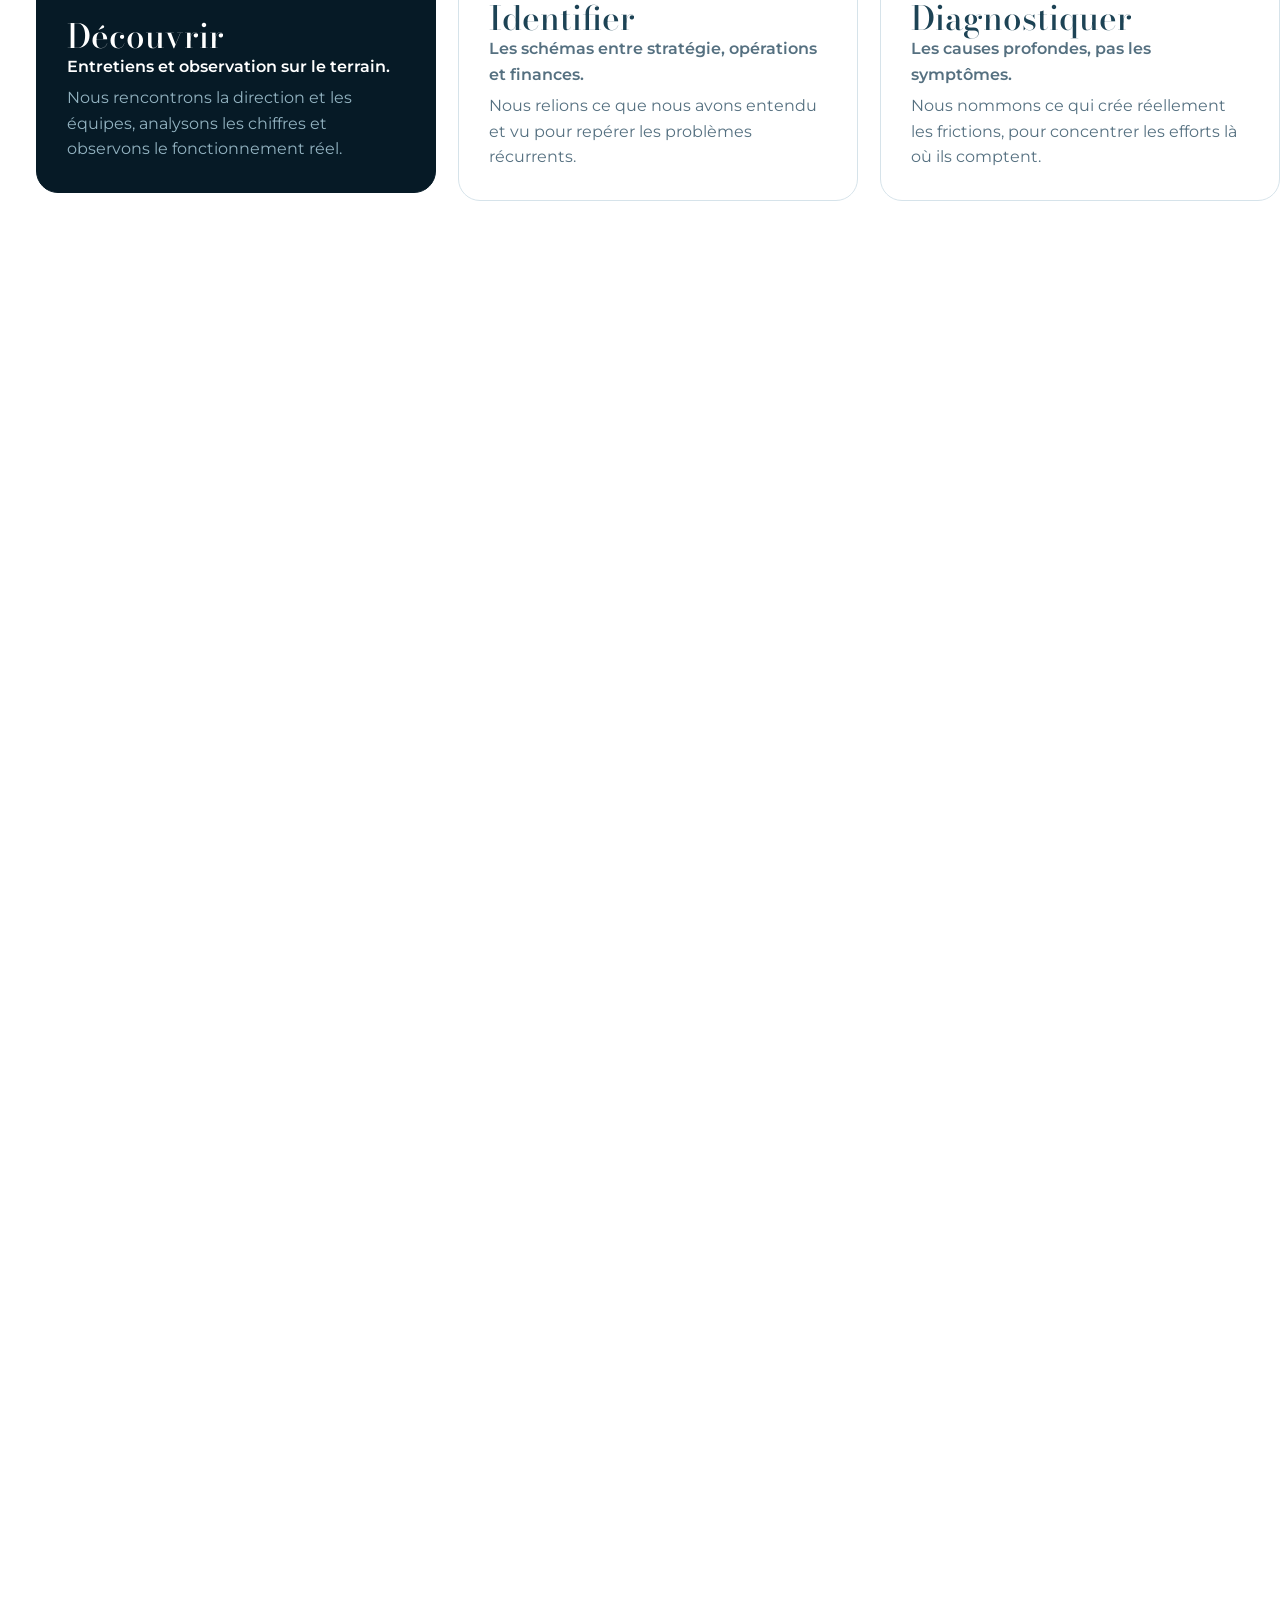
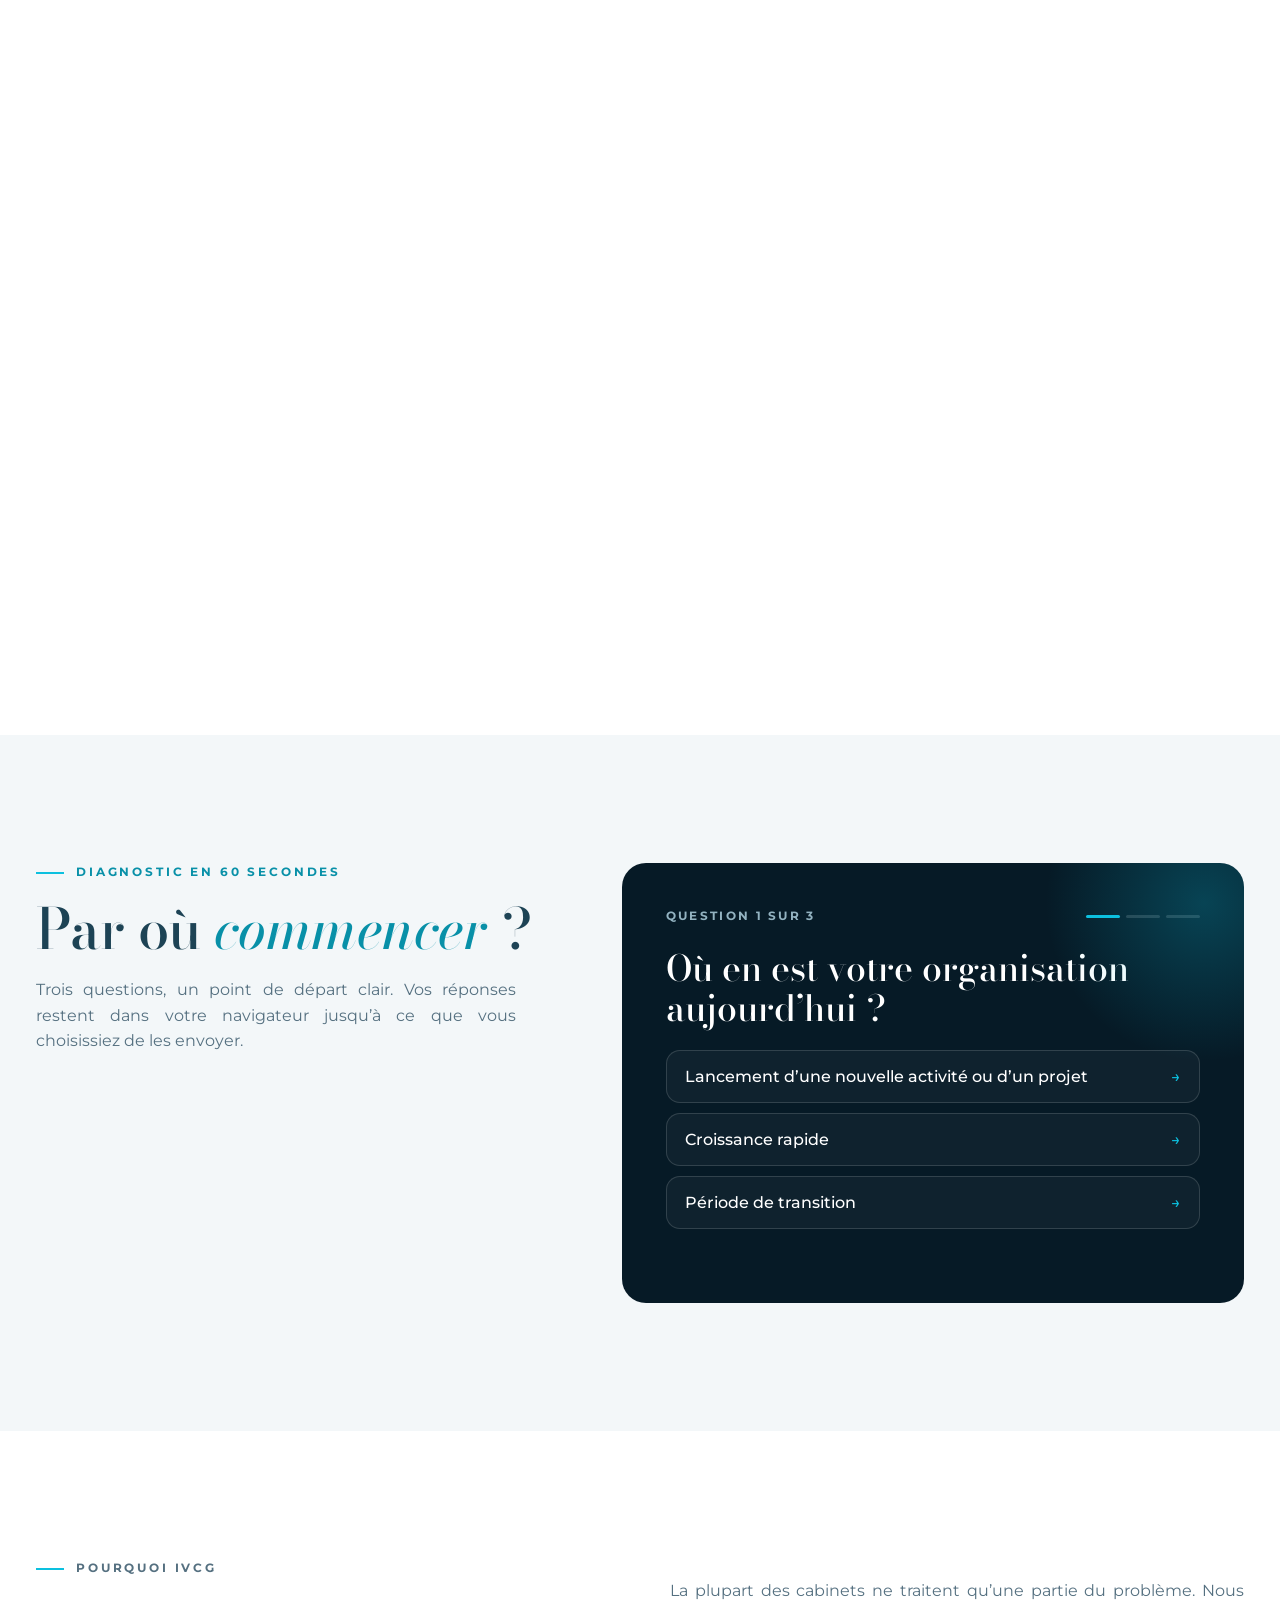
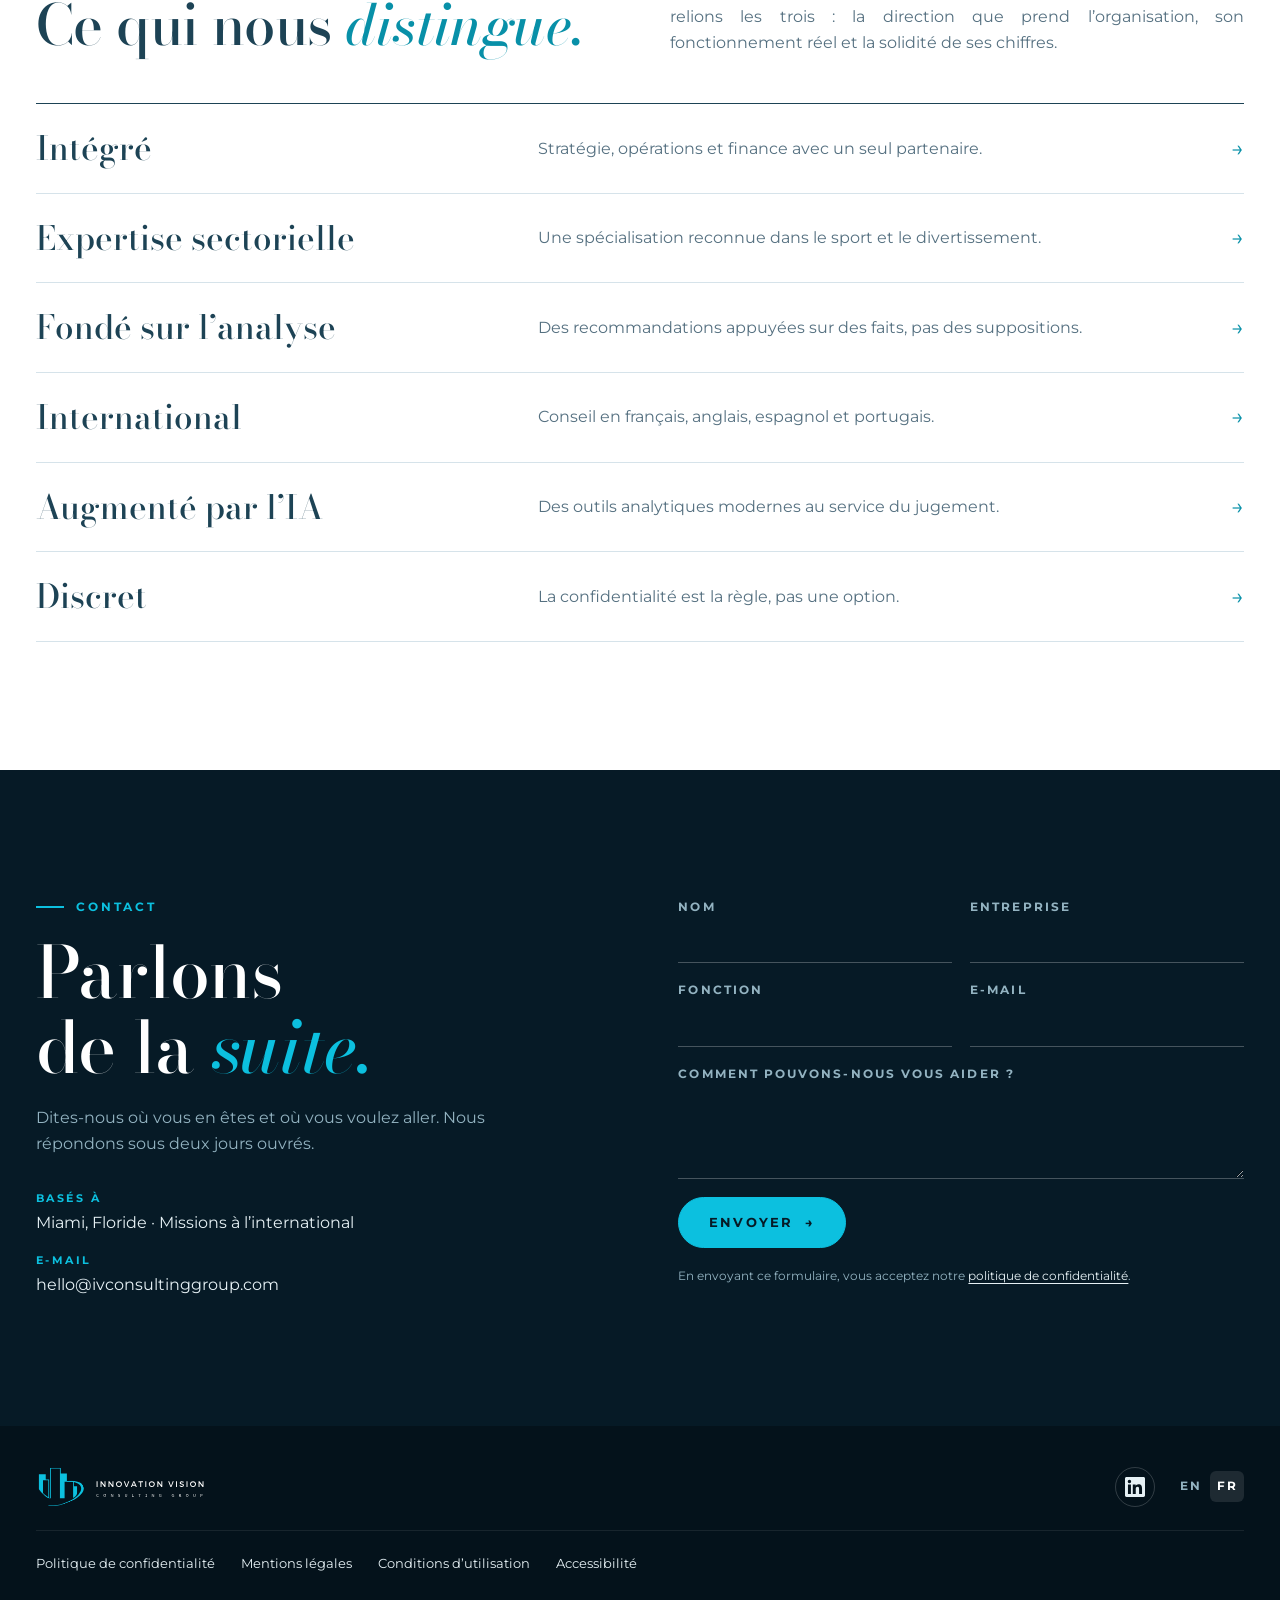
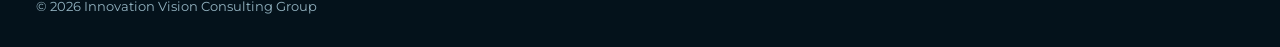
==== commit 6f3cd43a: "Fix email logo image and update signature with phone Co-Authored-By: Claude Opus 5.5 <noreply@anthro" ====
--- a/fr/index.html
+++ b/fr/index.html
@@ -20,7 +20,7 @@
   <meta property="og:image:height" content="630">
   <meta property="og:image:alt" content="Innovation Vision Consulting Group">
   <meta name="twitter:card" content="summary_large_image">
-  <script type="application/ld+json">{"@context": "https://schema.org", "@type": "ProfessionalService", "@id": "https://ivconsultinggroup.com/#org", "name": "Innovation Vision Consulting Group", "alternateName": "IVCG", "url": "https://ivconsultinggroup.com/", "logo": "https://ivconsultinggroup.com/assets/email-logo.png", "image": "https://ivconsultinggroup.com/assets/share-fr.jpg", "email": "hello@ivconsultinggroup.com", "sameAs": ["https://www.linkedin.com/company/ivconsultinggroup"], "address": {"@type": "PostalAddress", "addressLocality": "Miami", "addressRegion": "FL", "addressCountry": "US"}, "areaServed": "Worldwide", "knowsLanguage": ["en", "fr", "es", "pt"], "knowsAbout": ["Business strategy", "Operations consulting", "Financial planning", "Sports business", "Live events", "Entertainment industry", "Organizational design", "Restructuring"], "description": "Cabinet de conseil en stratégie, opérations et finance basé à Miami, avec une expertise de référence dans le sport et le divertissement."}</script>
+  <script type="application/ld+json">{"@context": "https://schema.org", "@type": "ProfessionalService", "@id": "https://ivconsultinggroup.com/#org", "name": "Innovation Vision Consulting Group", "alternateName": "IVCG", "url": "https://ivconsultinggroup.com/", "logo": "https://ivconsultinggroup.com/assets/email-logo.png?v=2", "image": "https://ivconsultinggroup.com/assets/share-fr.jpg", "email": "hello@ivconsultinggroup.com", "sameAs": ["https://www.linkedin.com/company/ivconsultinggroup"], "address": {"@type": "PostalAddress", "addressLocality": "Miami", "addressRegion": "FL", "addressCountry": "US"}, "areaServed": "Worldwide", "knowsLanguage": ["en", "fr", "es", "pt"], "knowsAbout": ["Business strategy", "Operations consulting", "Financial planning", "Sports business", "Live events", "Entertainment industry", "Organizational design", "Restructuring"], "description": "Cabinet de conseil en stratégie, opérations et finance basé à Miami, avec une expertise de référence dans le sport et le divertissement."}</script>
   <meta name="theme-color" content="#061a26">
   <link rel="icon" href="/assets/icon.svg?v=3" type="image/svg+xml">
   <link rel="icon" href="/assets/icon-32.png?v=3" sizes="32x32" type="image/png">
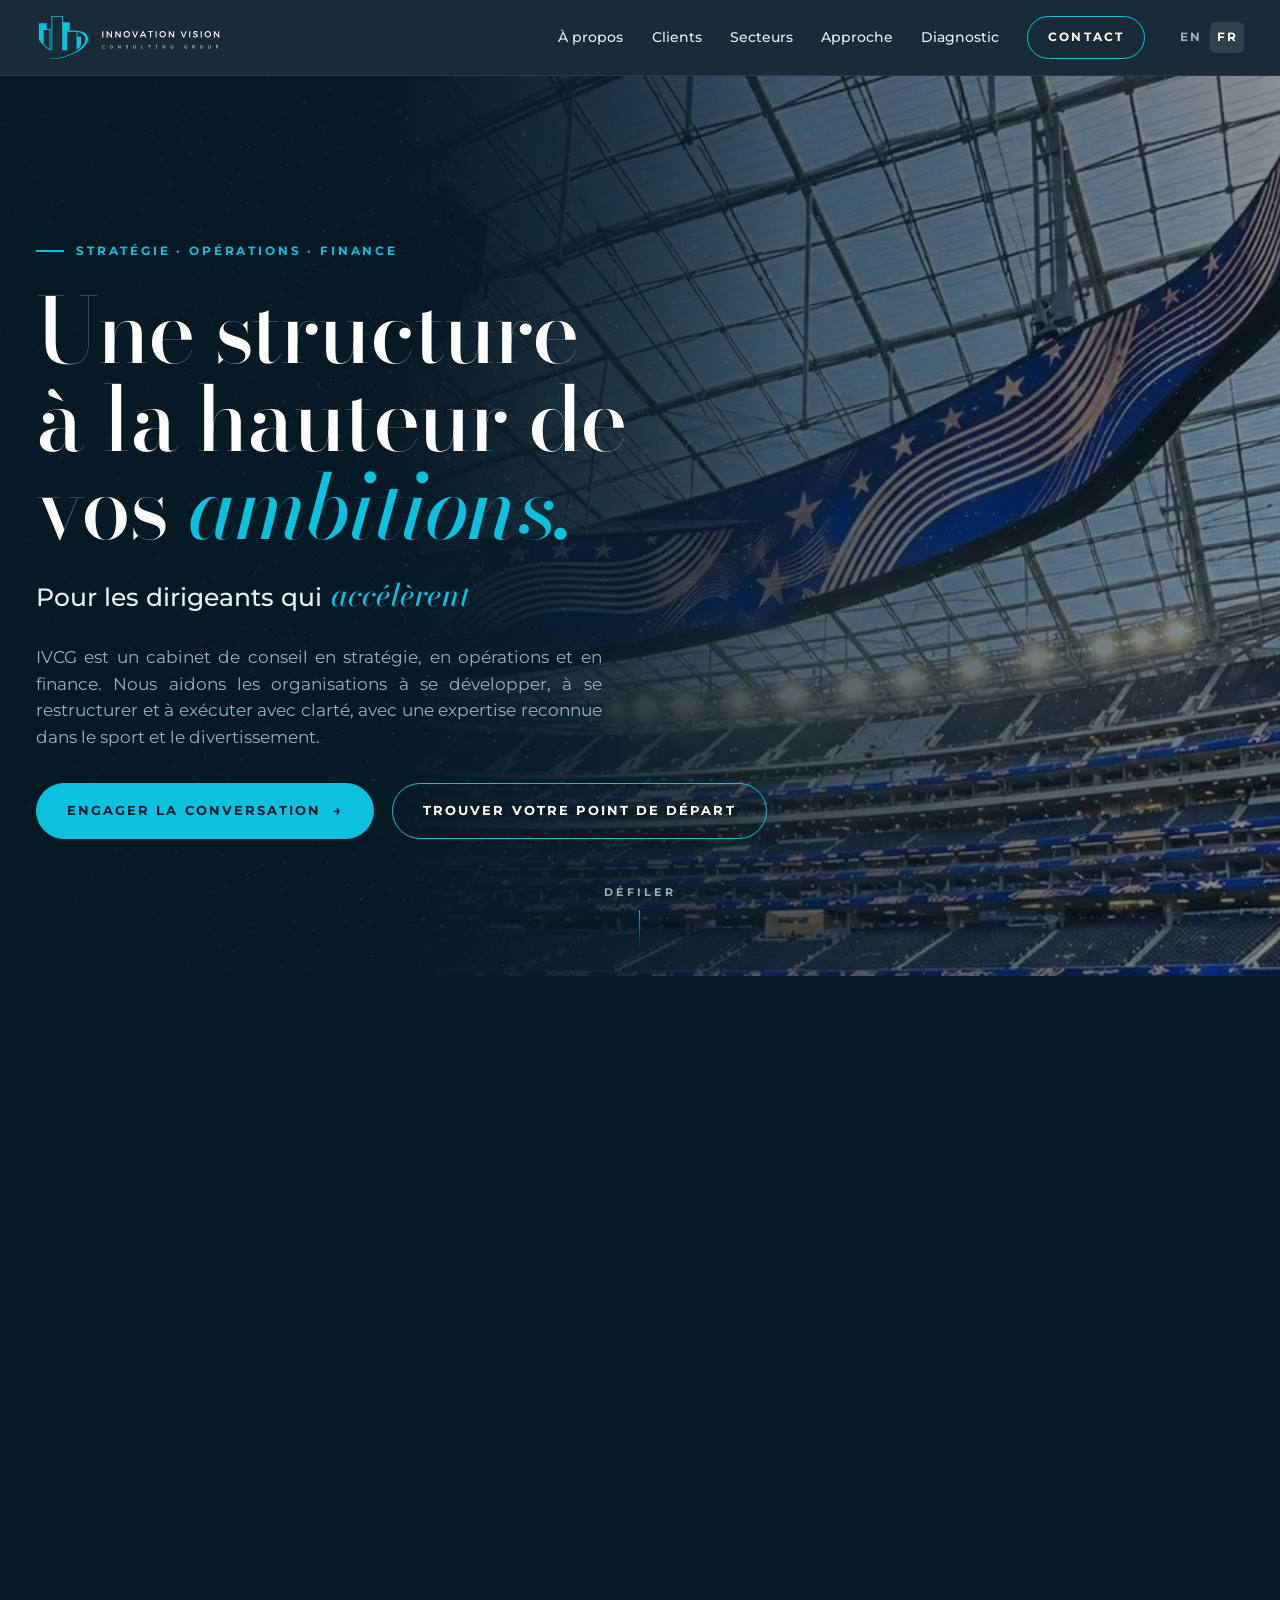
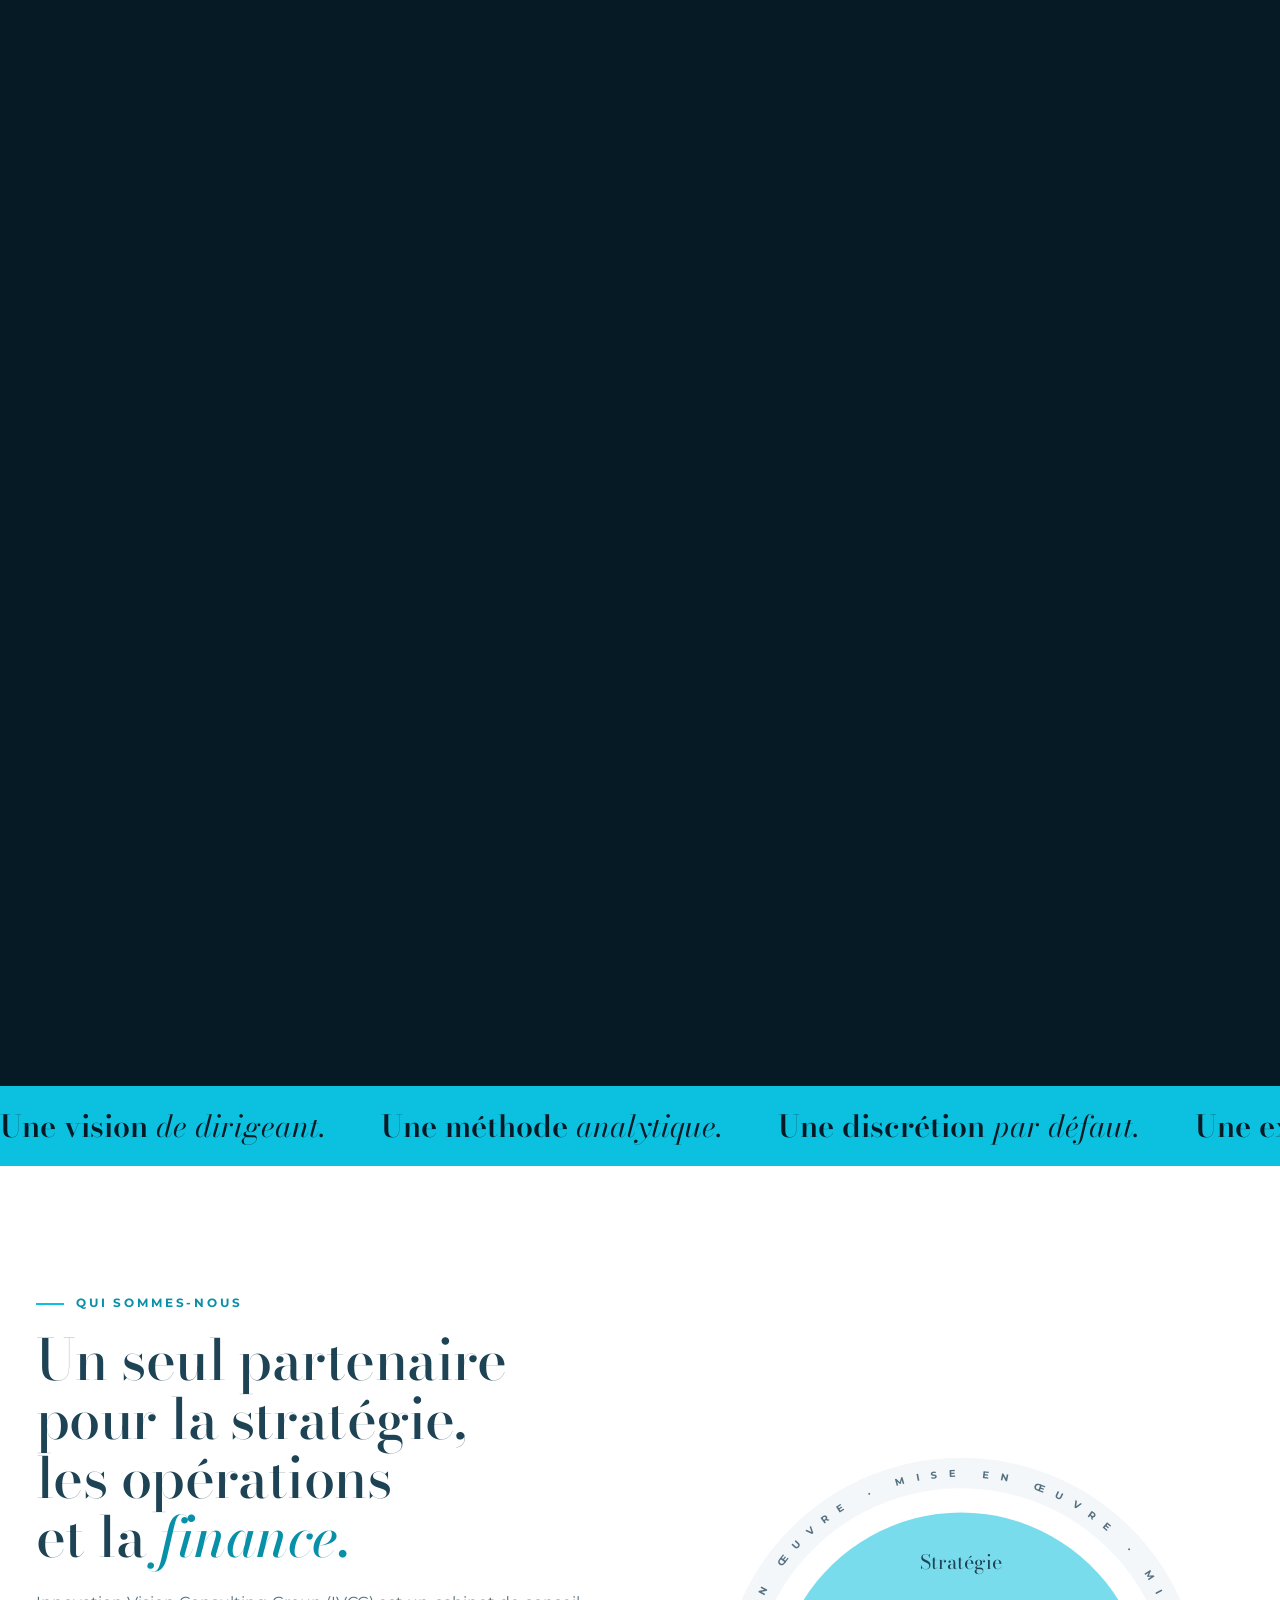
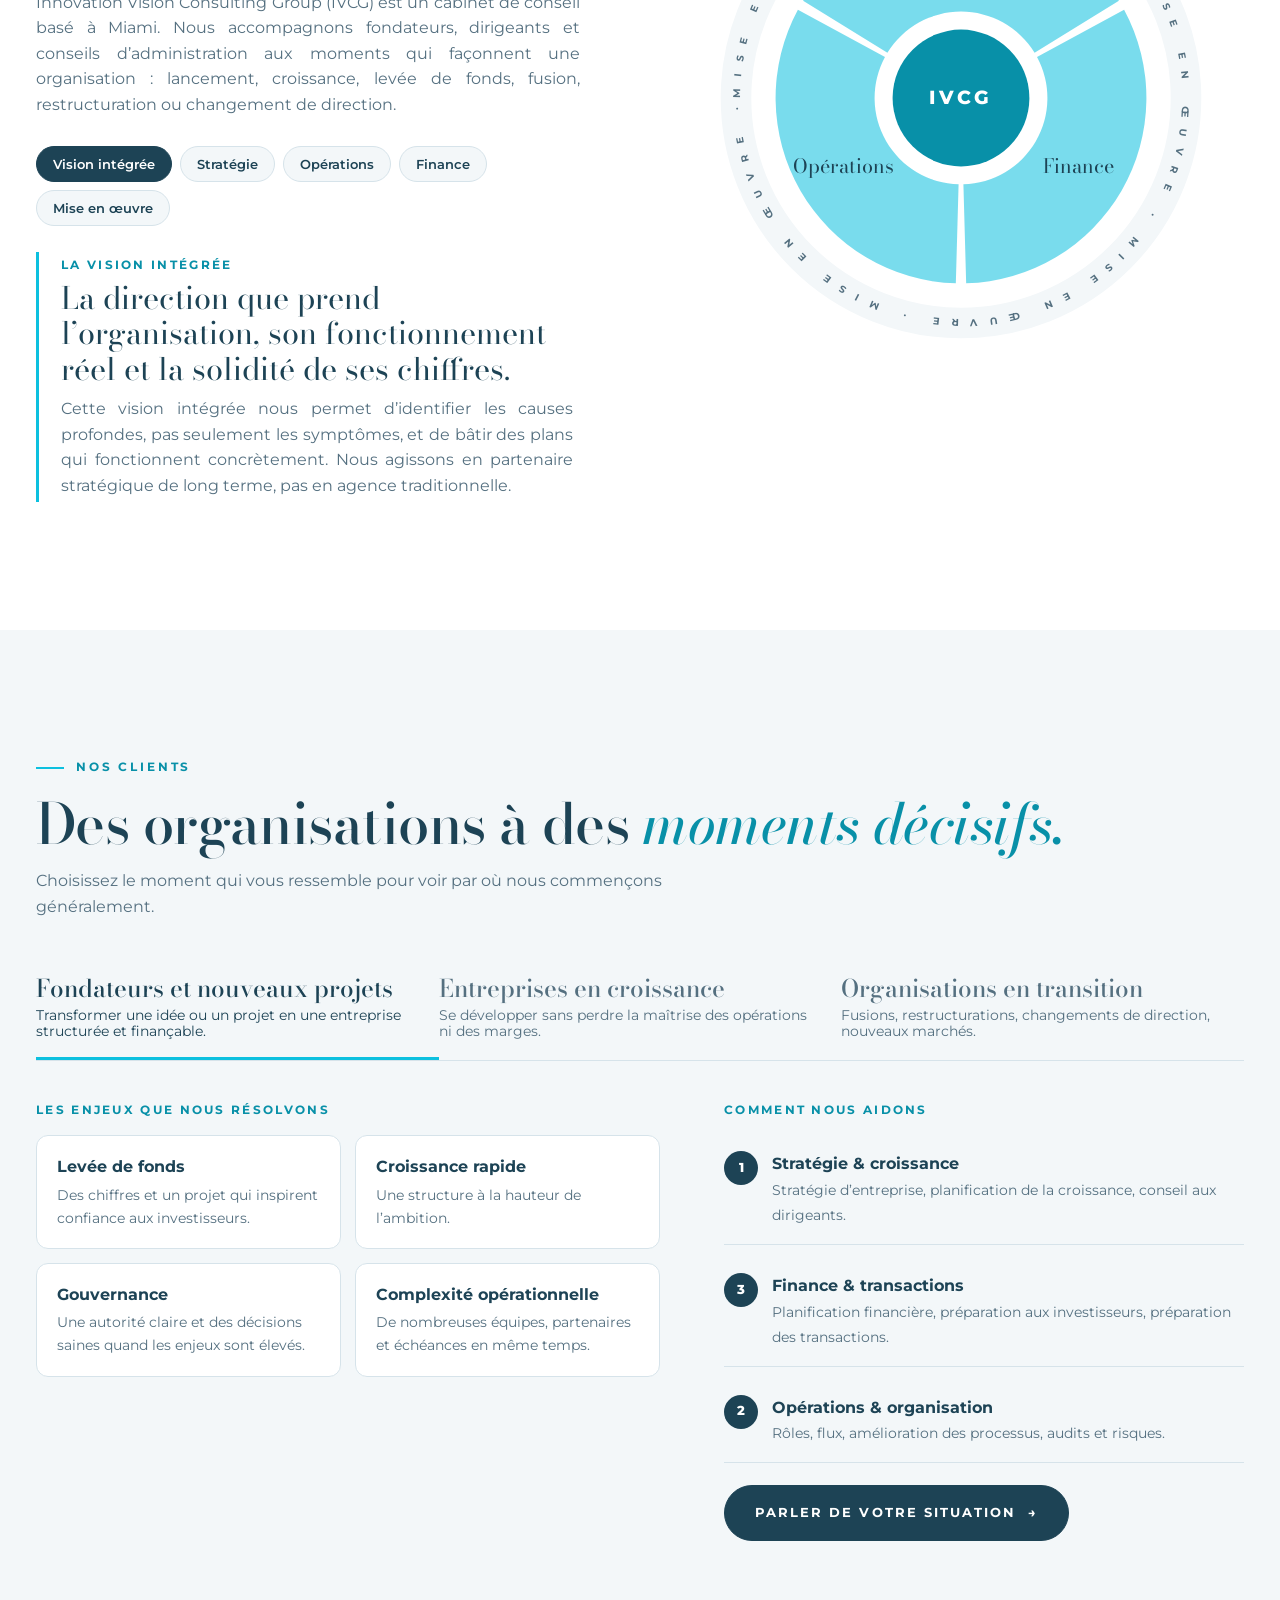
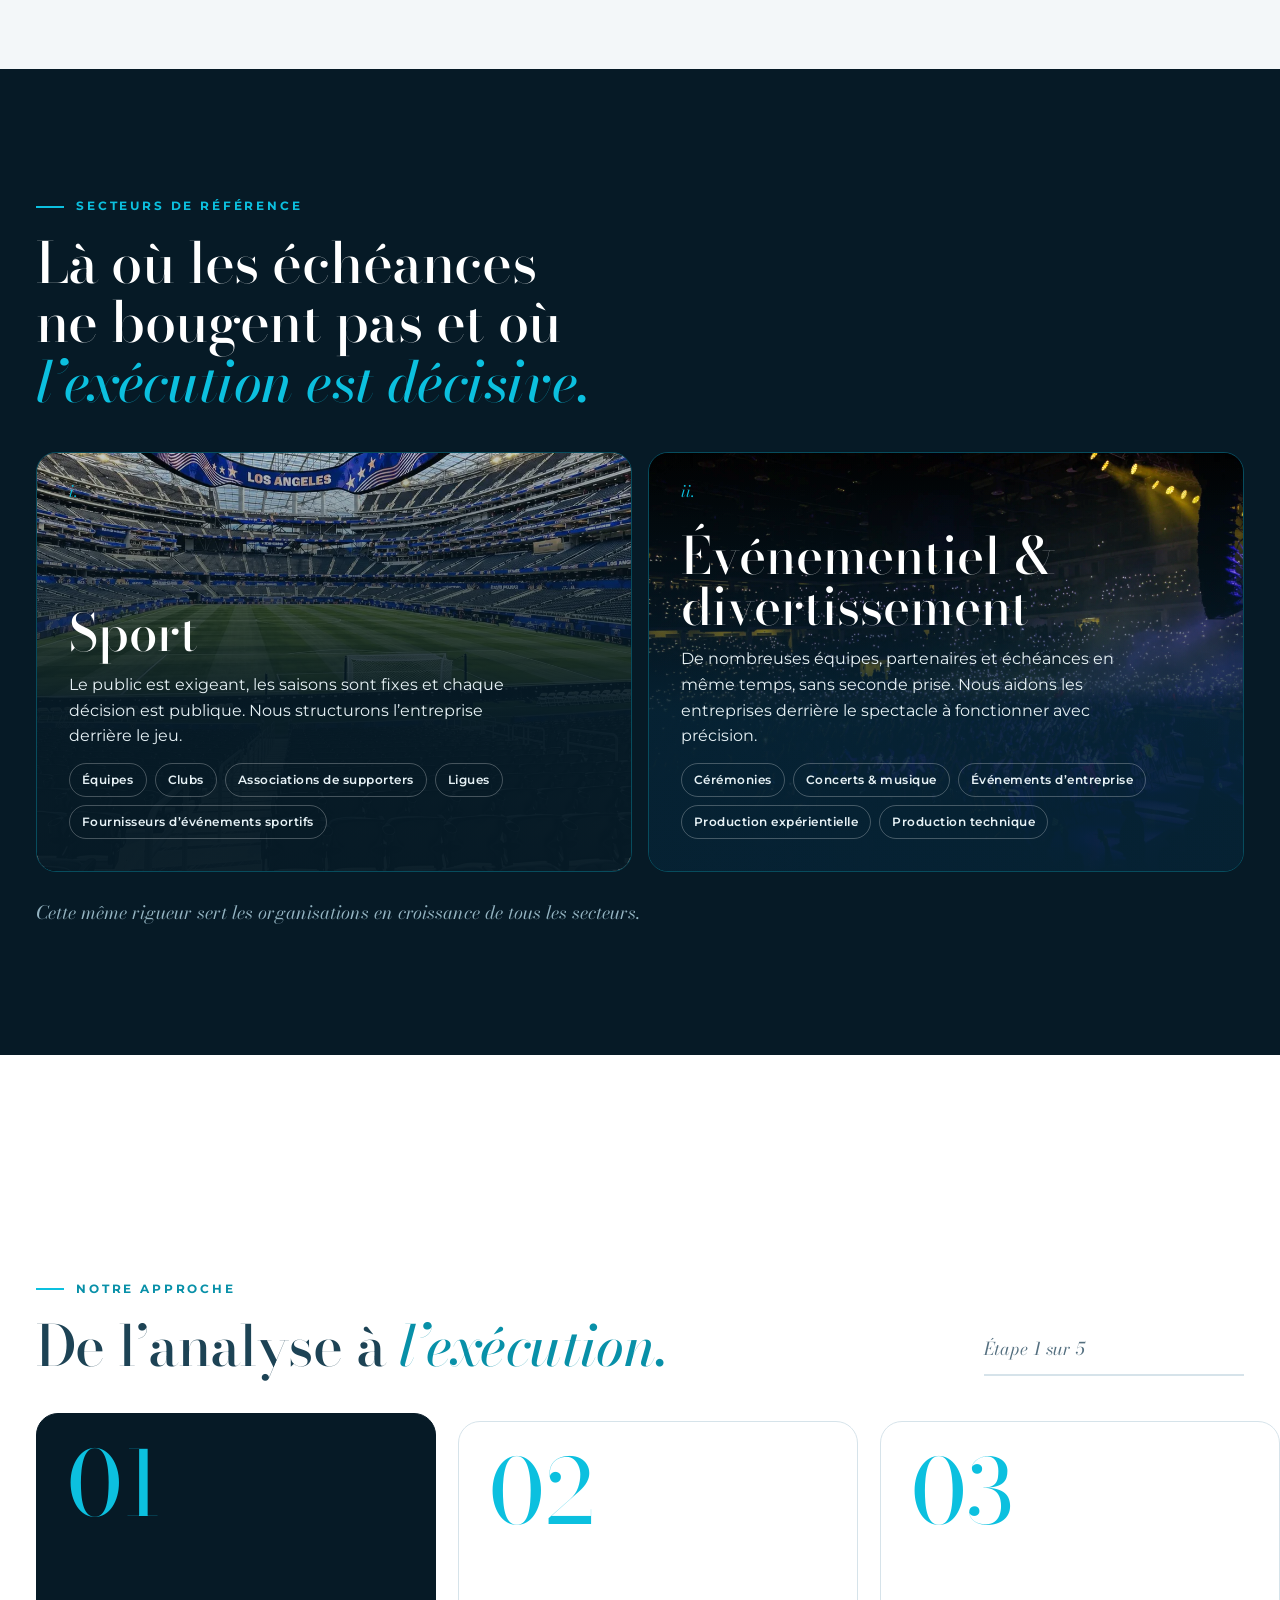
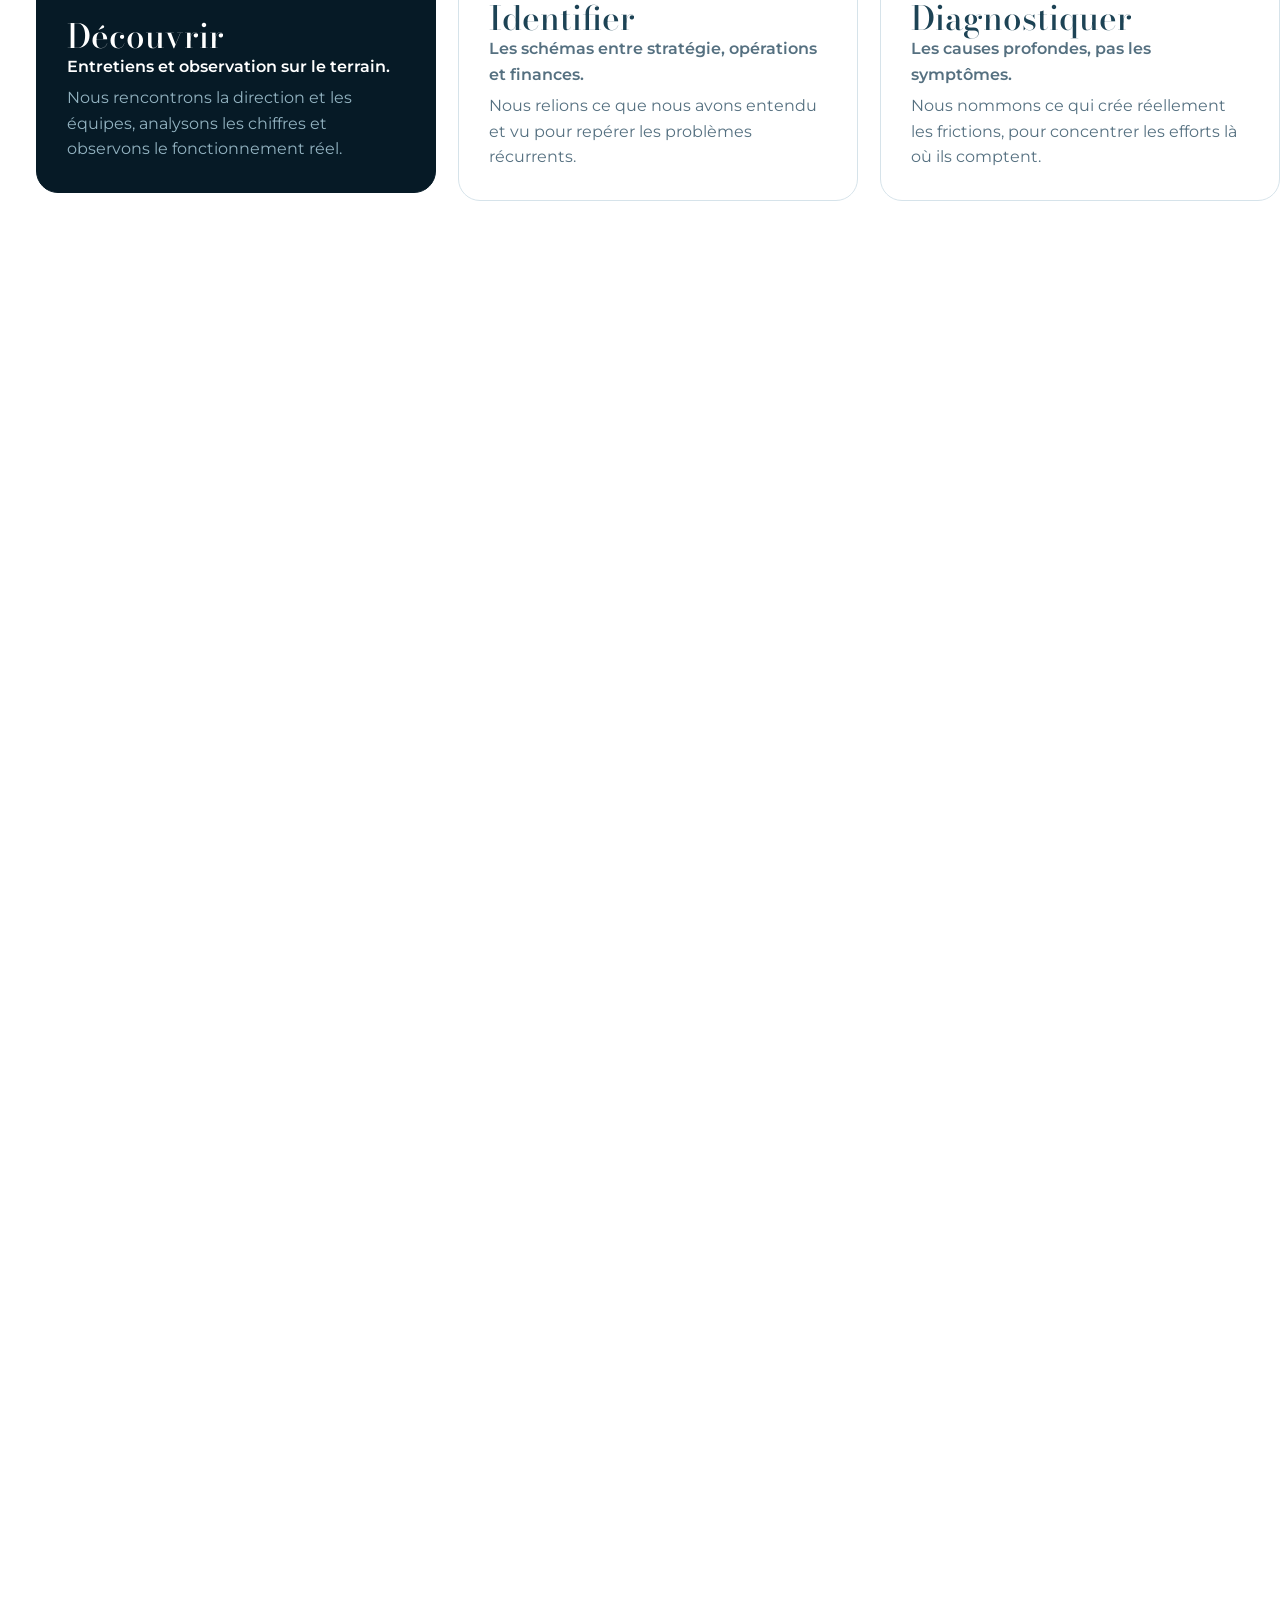
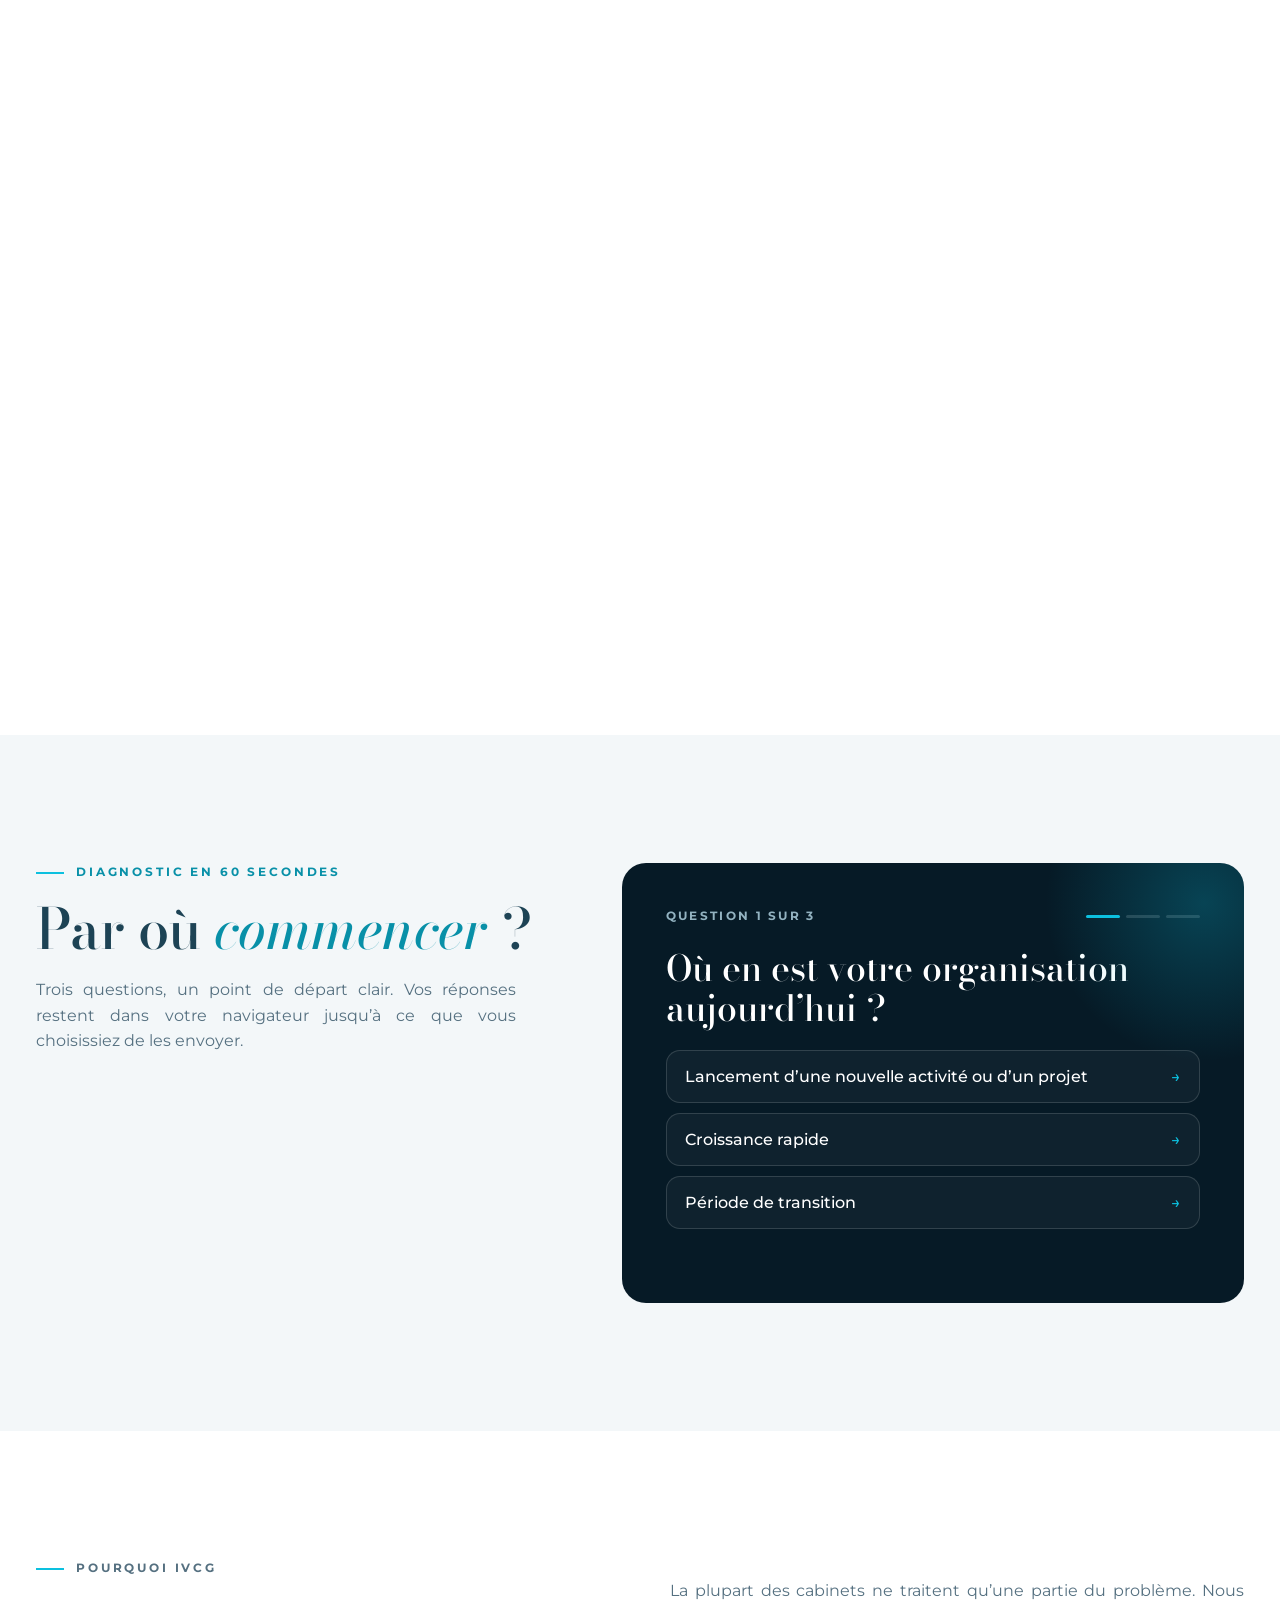
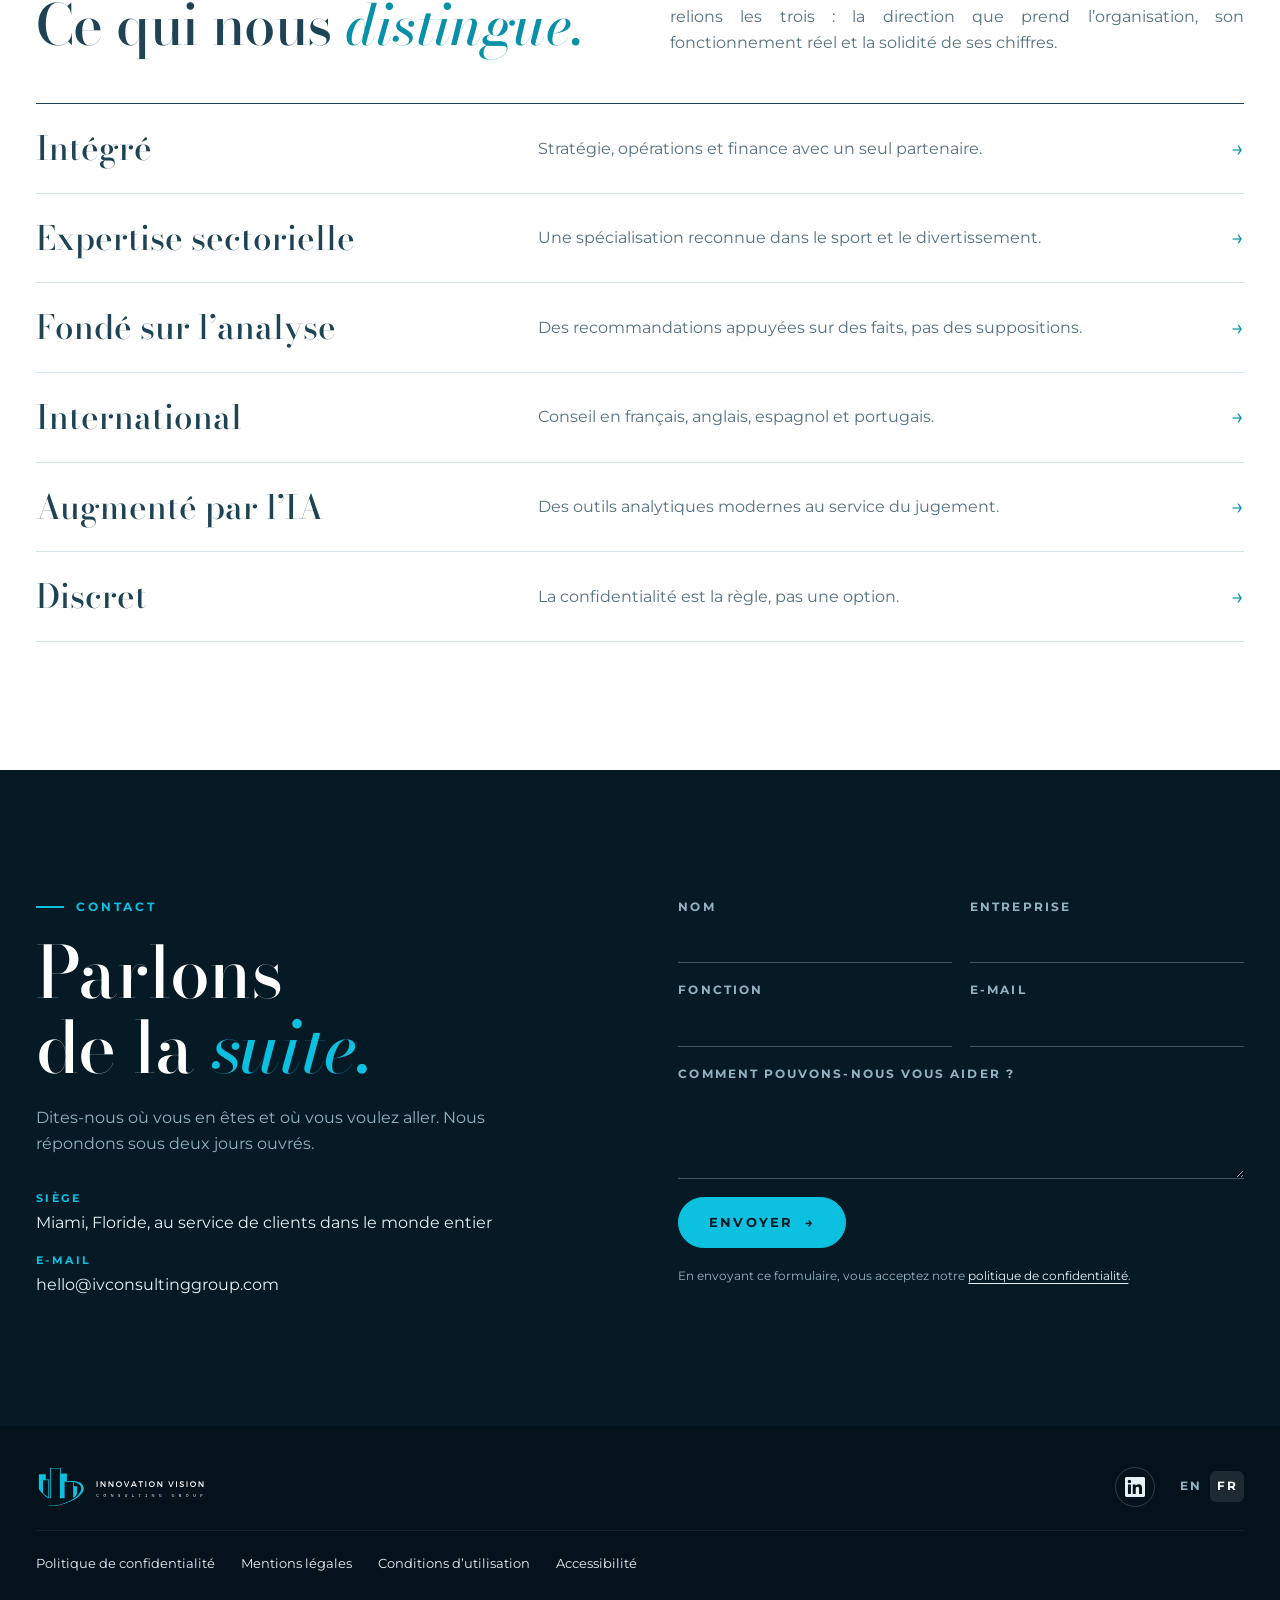
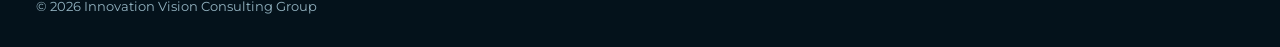
==== commit 7e0c3214: "Add general mailbox signature and reword headquarters line Co-Authored-By: Claude Opus 5.5 <noreply@" ====
--- a/fr/index.html
+++ b/fr/index.html
@@ -567,7 +567,7 @@
         <h2 class="display">Parlons de la <em>suite.</em></h2>
         <p class="lede">Dites-nous où vous en êtes et où vous voulez aller. Nous répondons sous deux jours ouvrés.</p>
         <dl class="details">
-          <div><dt>Basés à</dt><dd>Miami, Floride · Missions à l’international</dd></div>
+          <div><dt>Siège</dt><dd>Miami, Floride, au service de clients dans le monde entier</dd></div>
           <div><dt>E-mail</dt><dd>hello@ivconsultinggroup.com</dd></div>
         </dl>
       </div>
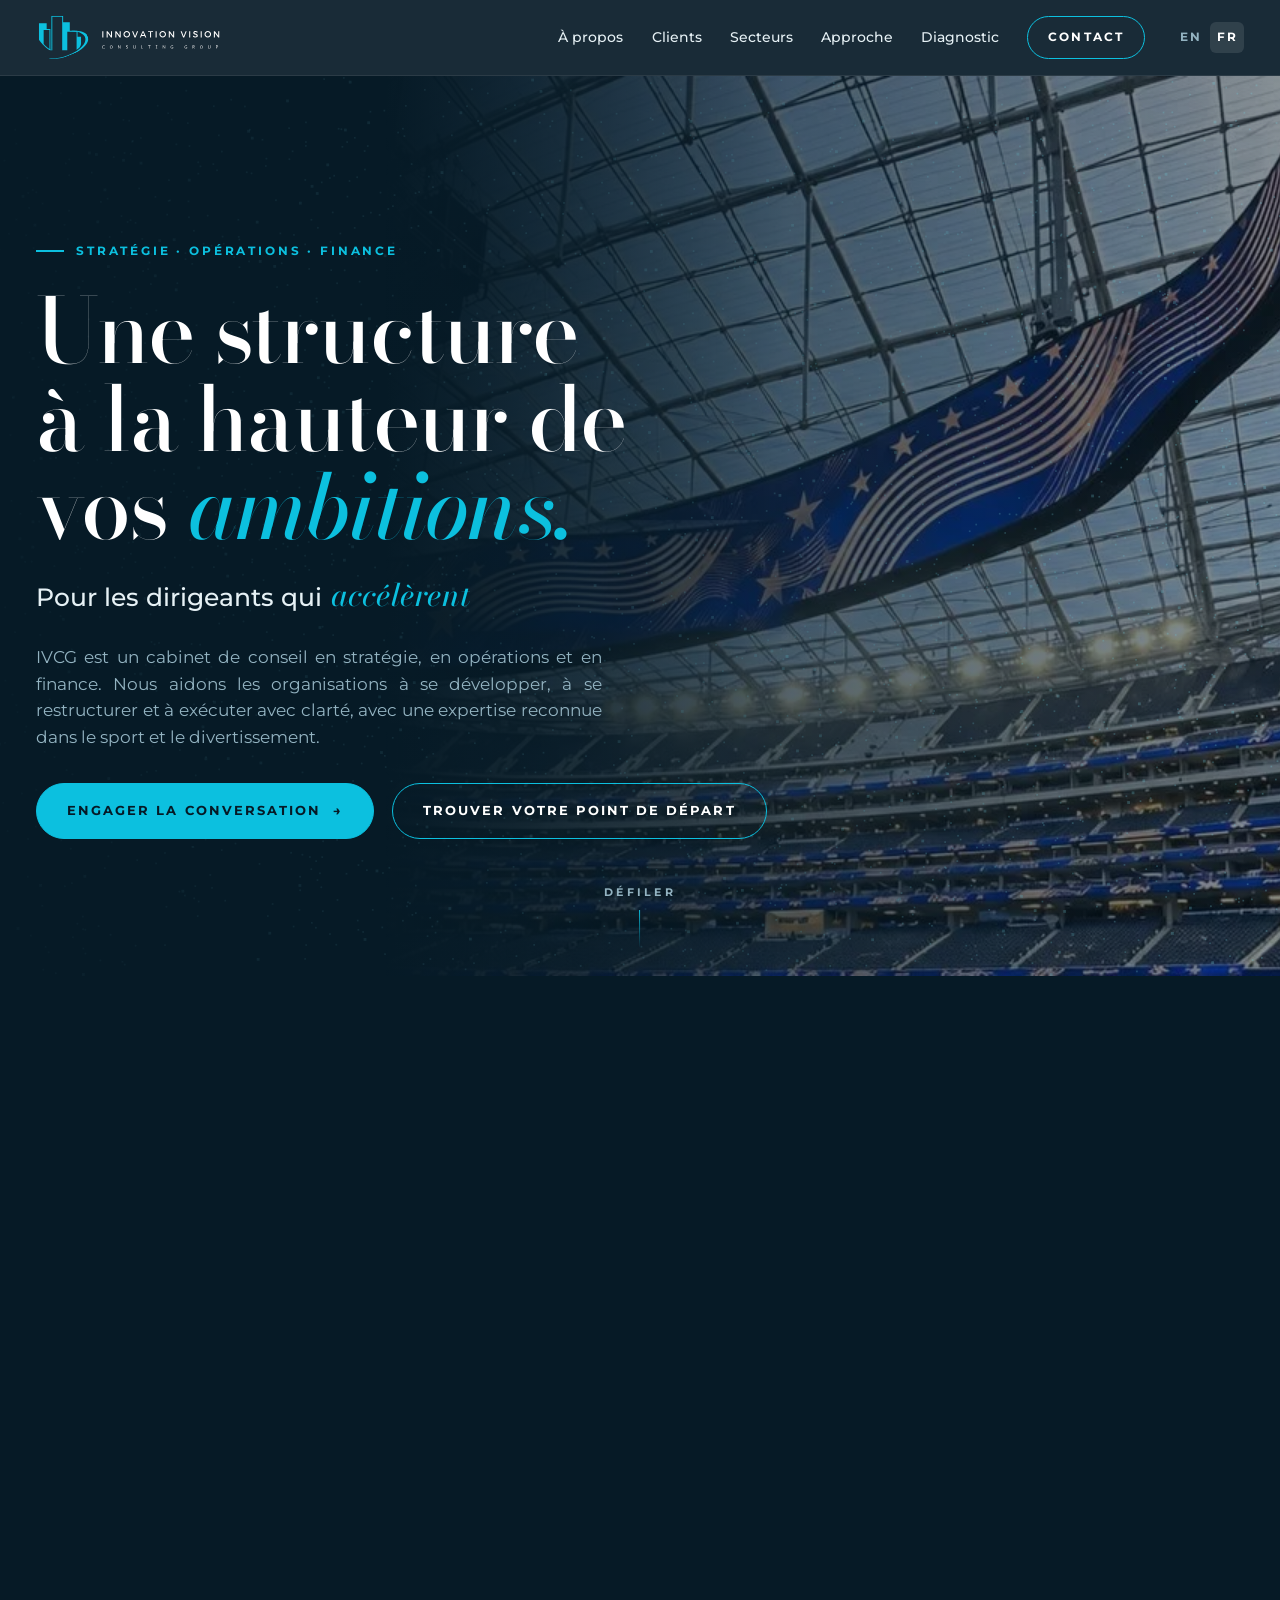
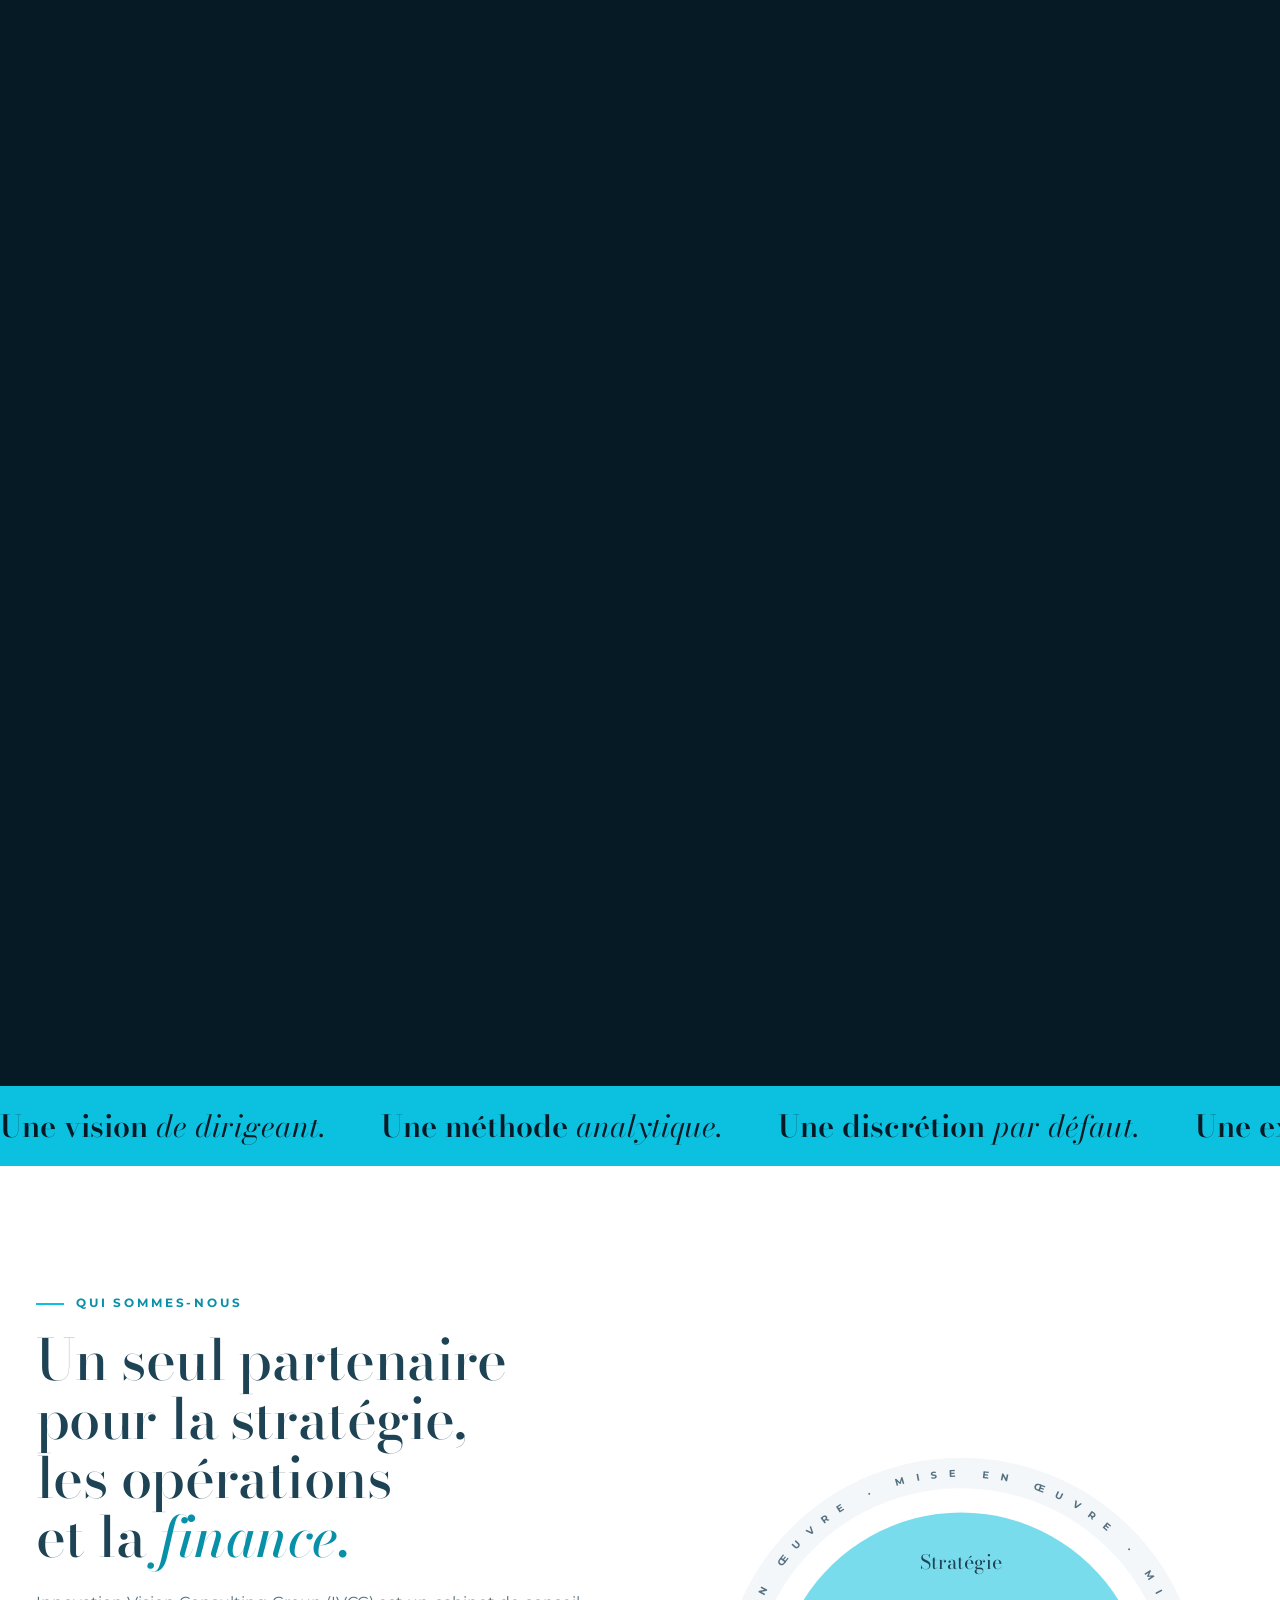
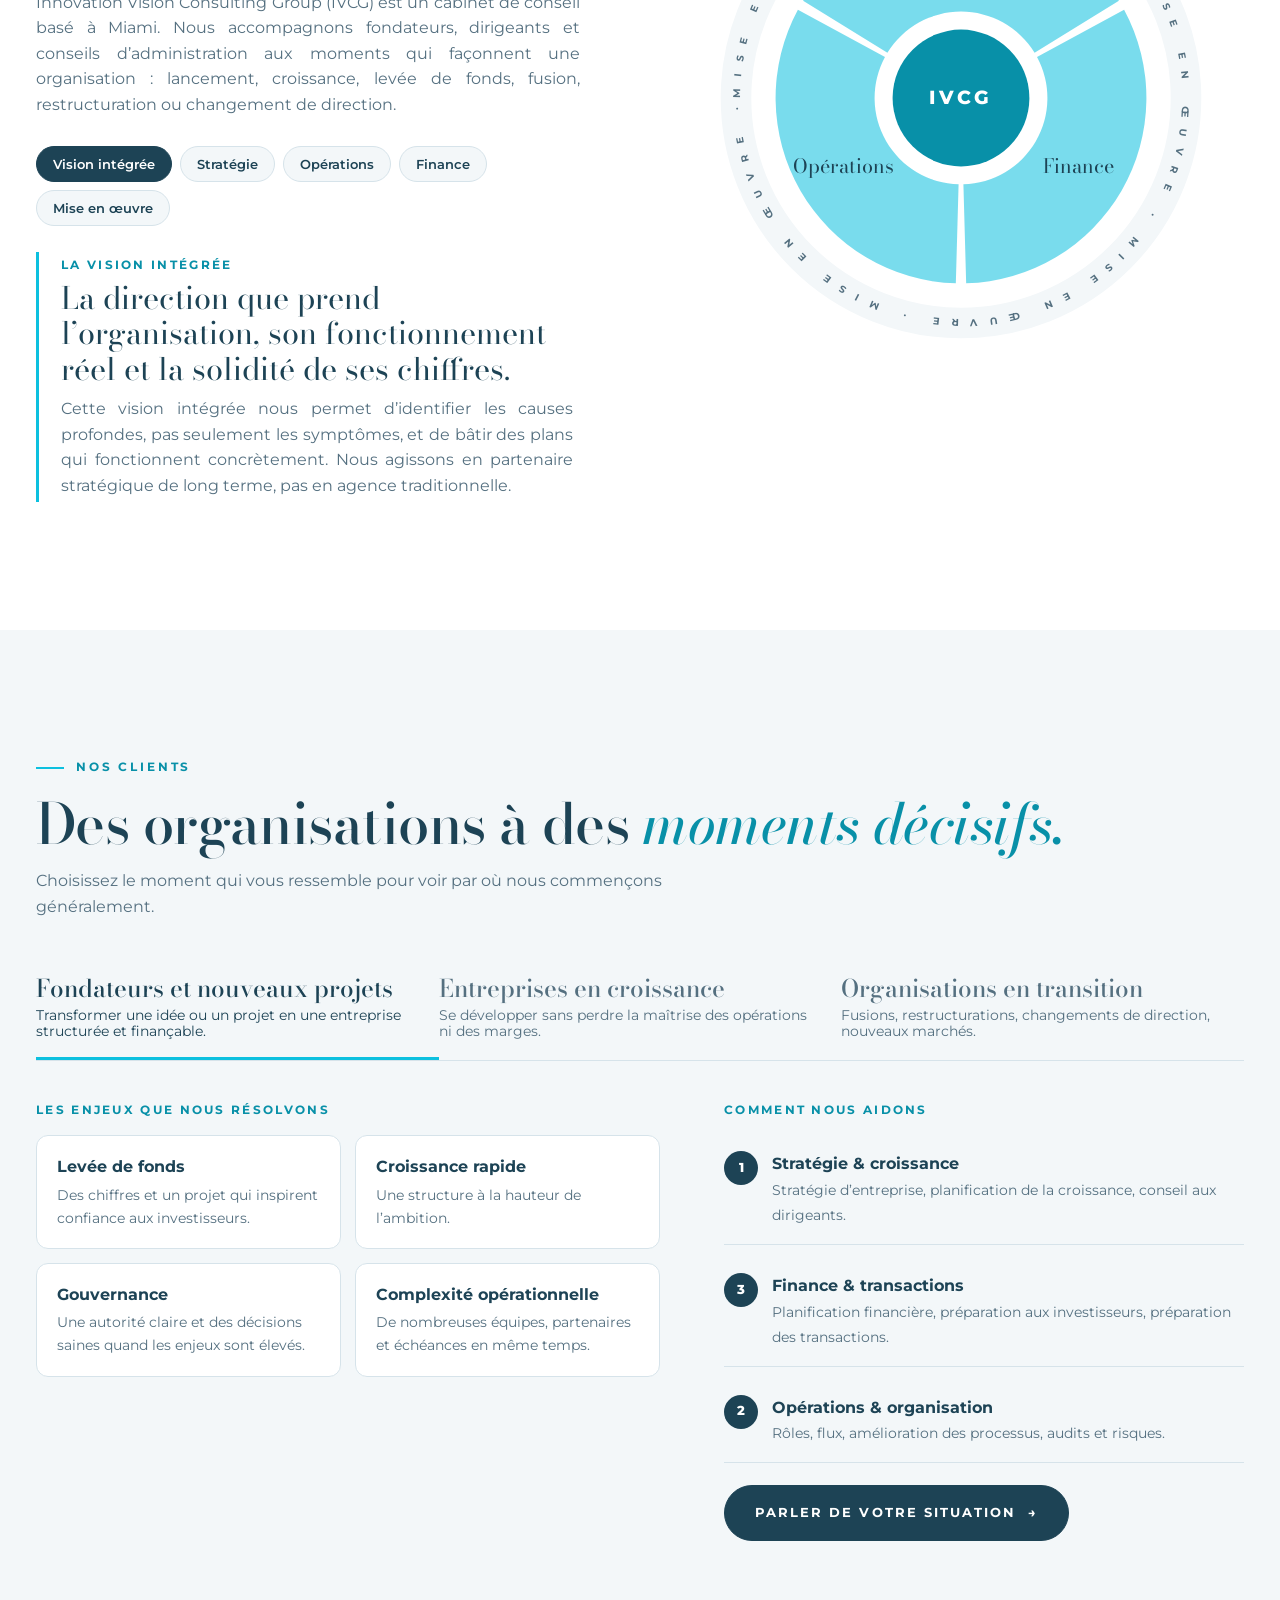
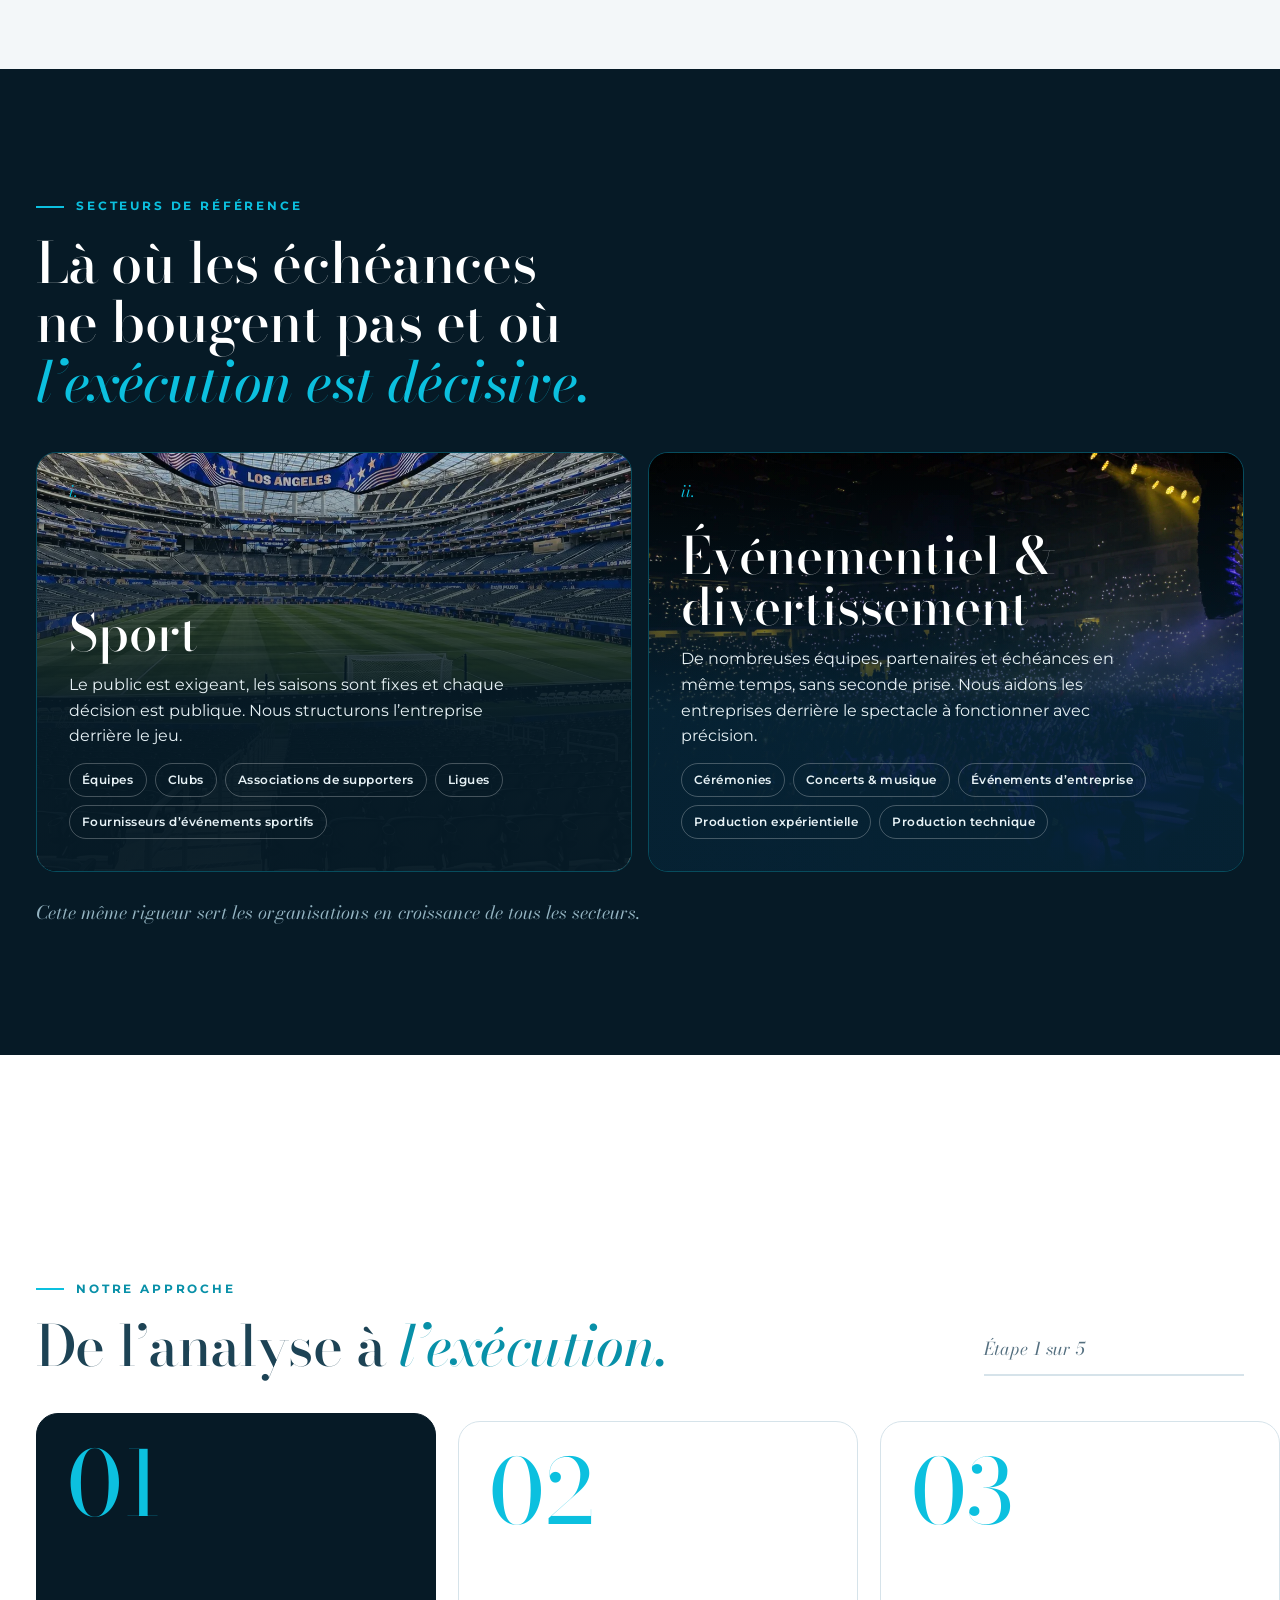
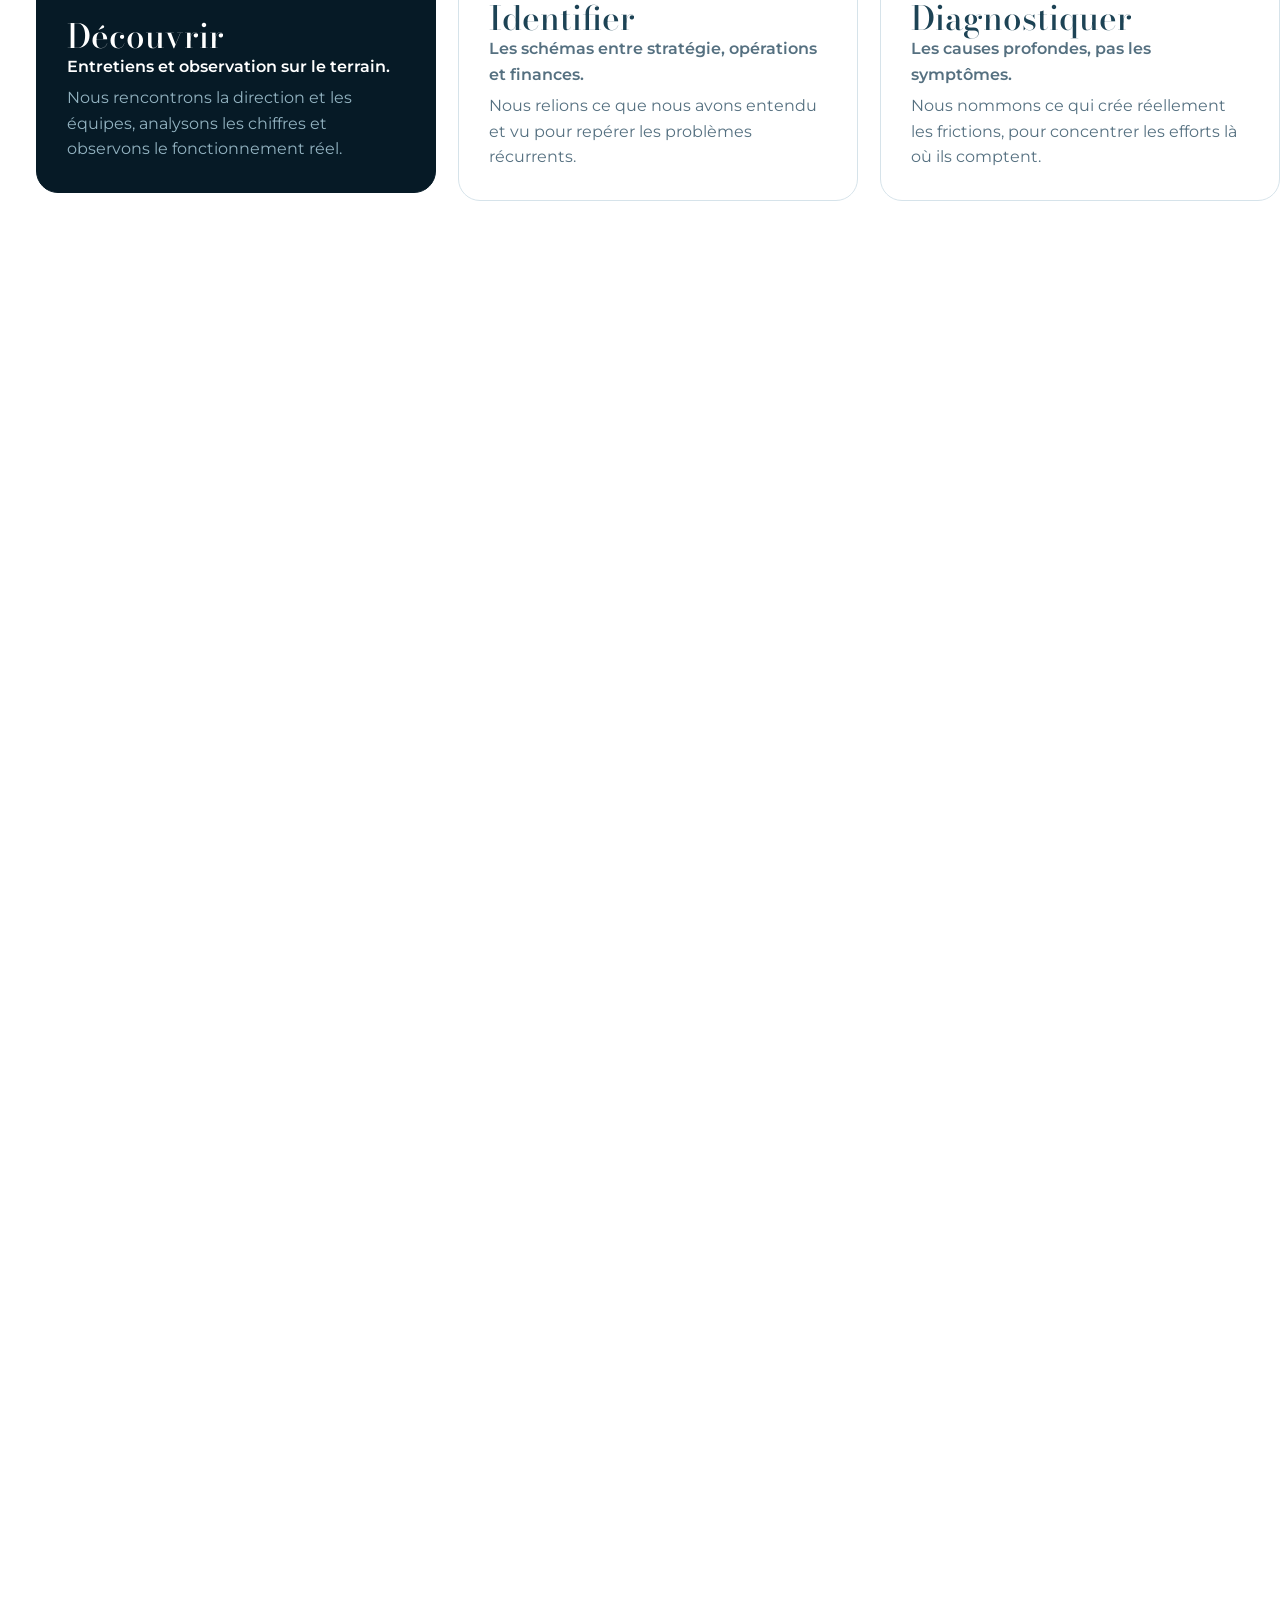
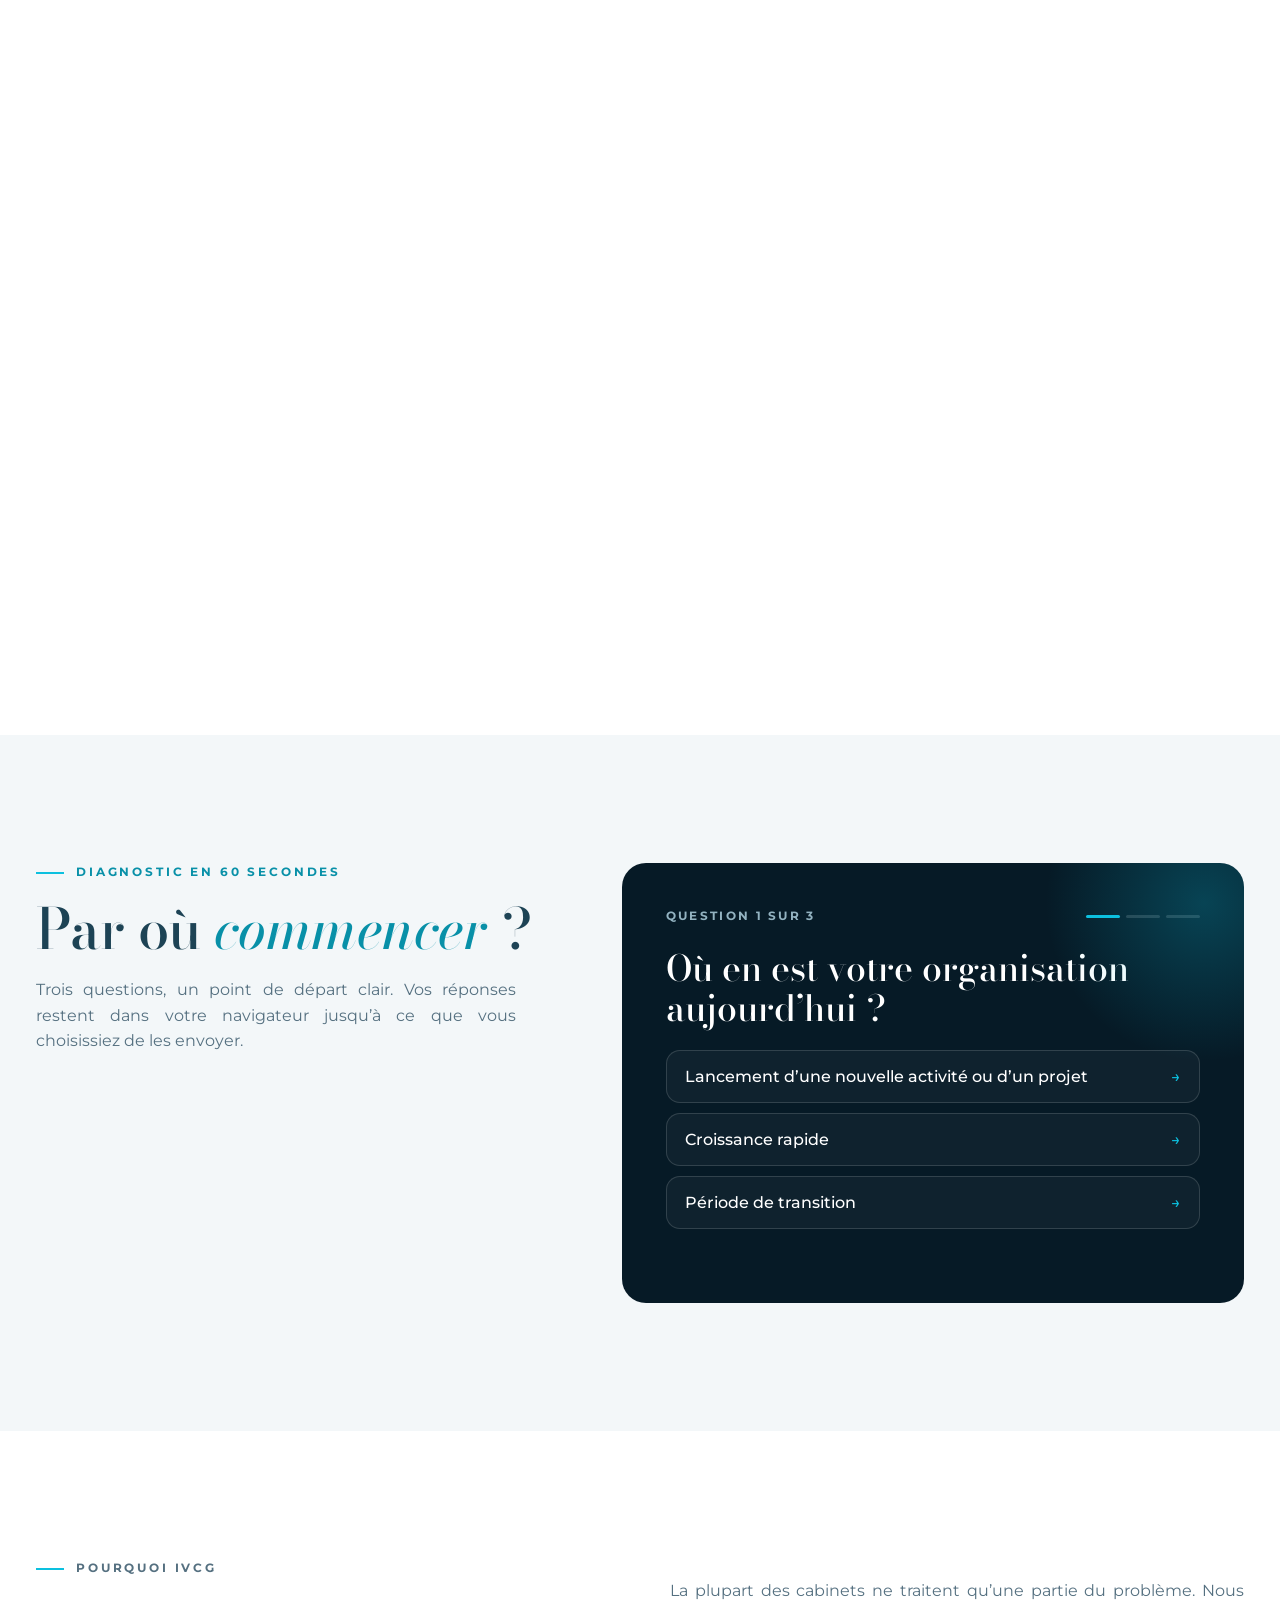
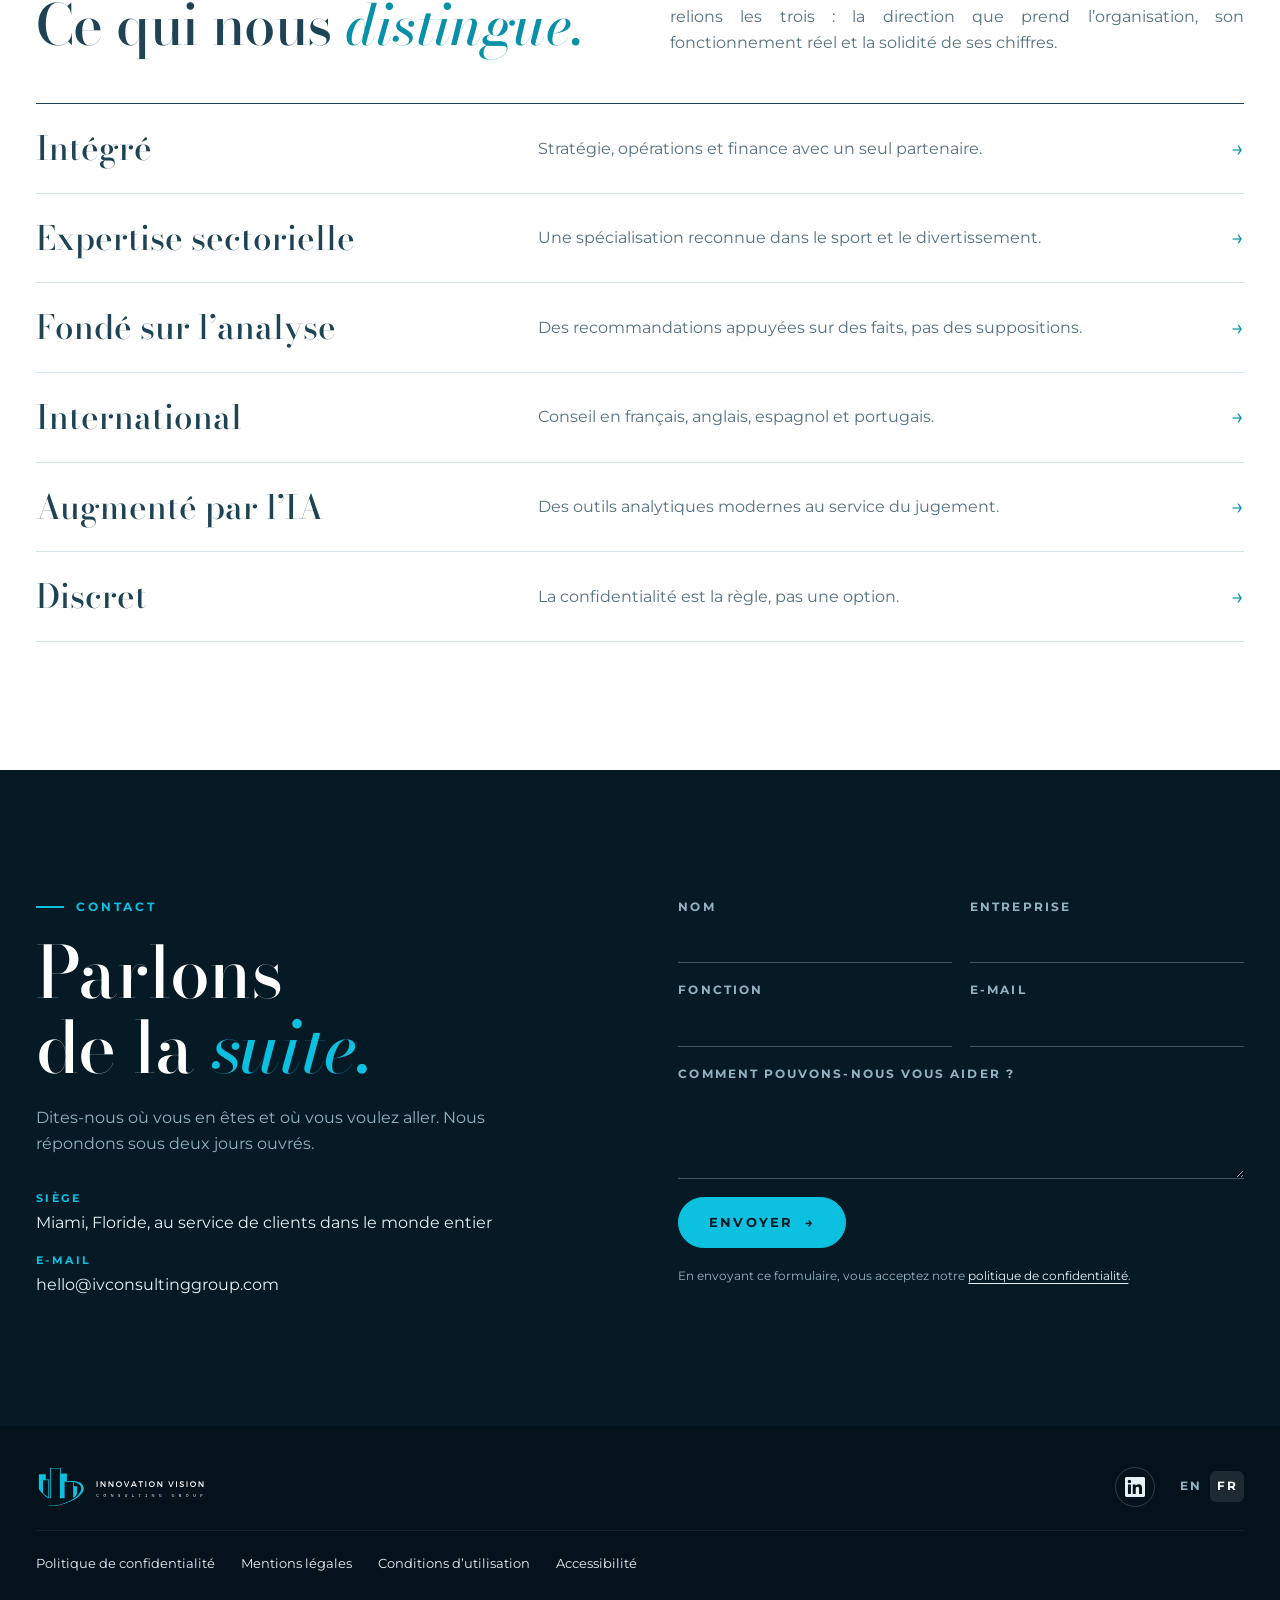
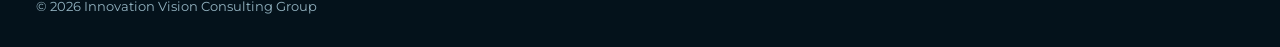
==== commit 49f5e860: "Add explicit share image type for messaging apps Co-Authored-By: Claude Opus 5.5 <noreply@anthropic." ====
--- a/fr/index.html
+++ b/fr/index.html
@@ -16,6 +16,8 @@
   <meta property="og:url" content="https://ivconsultinggroup.com/fr/">
   <meta property="og:locale" content="fr_FR">
   <meta property="og:image" content="https://ivconsultinggroup.com/assets/share-fr.jpg">
+  <meta property="og:image:secure_url" content="https://ivconsultinggroup.com/assets/share-fr.jpg">
+  <meta property="og:image:type" content="image/jpeg">
   <meta property="og:image:width" content="1200">
   <meta property="og:image:height" content="630">
   <meta property="og:image:alt" content="Innovation Vision Consulting Group">
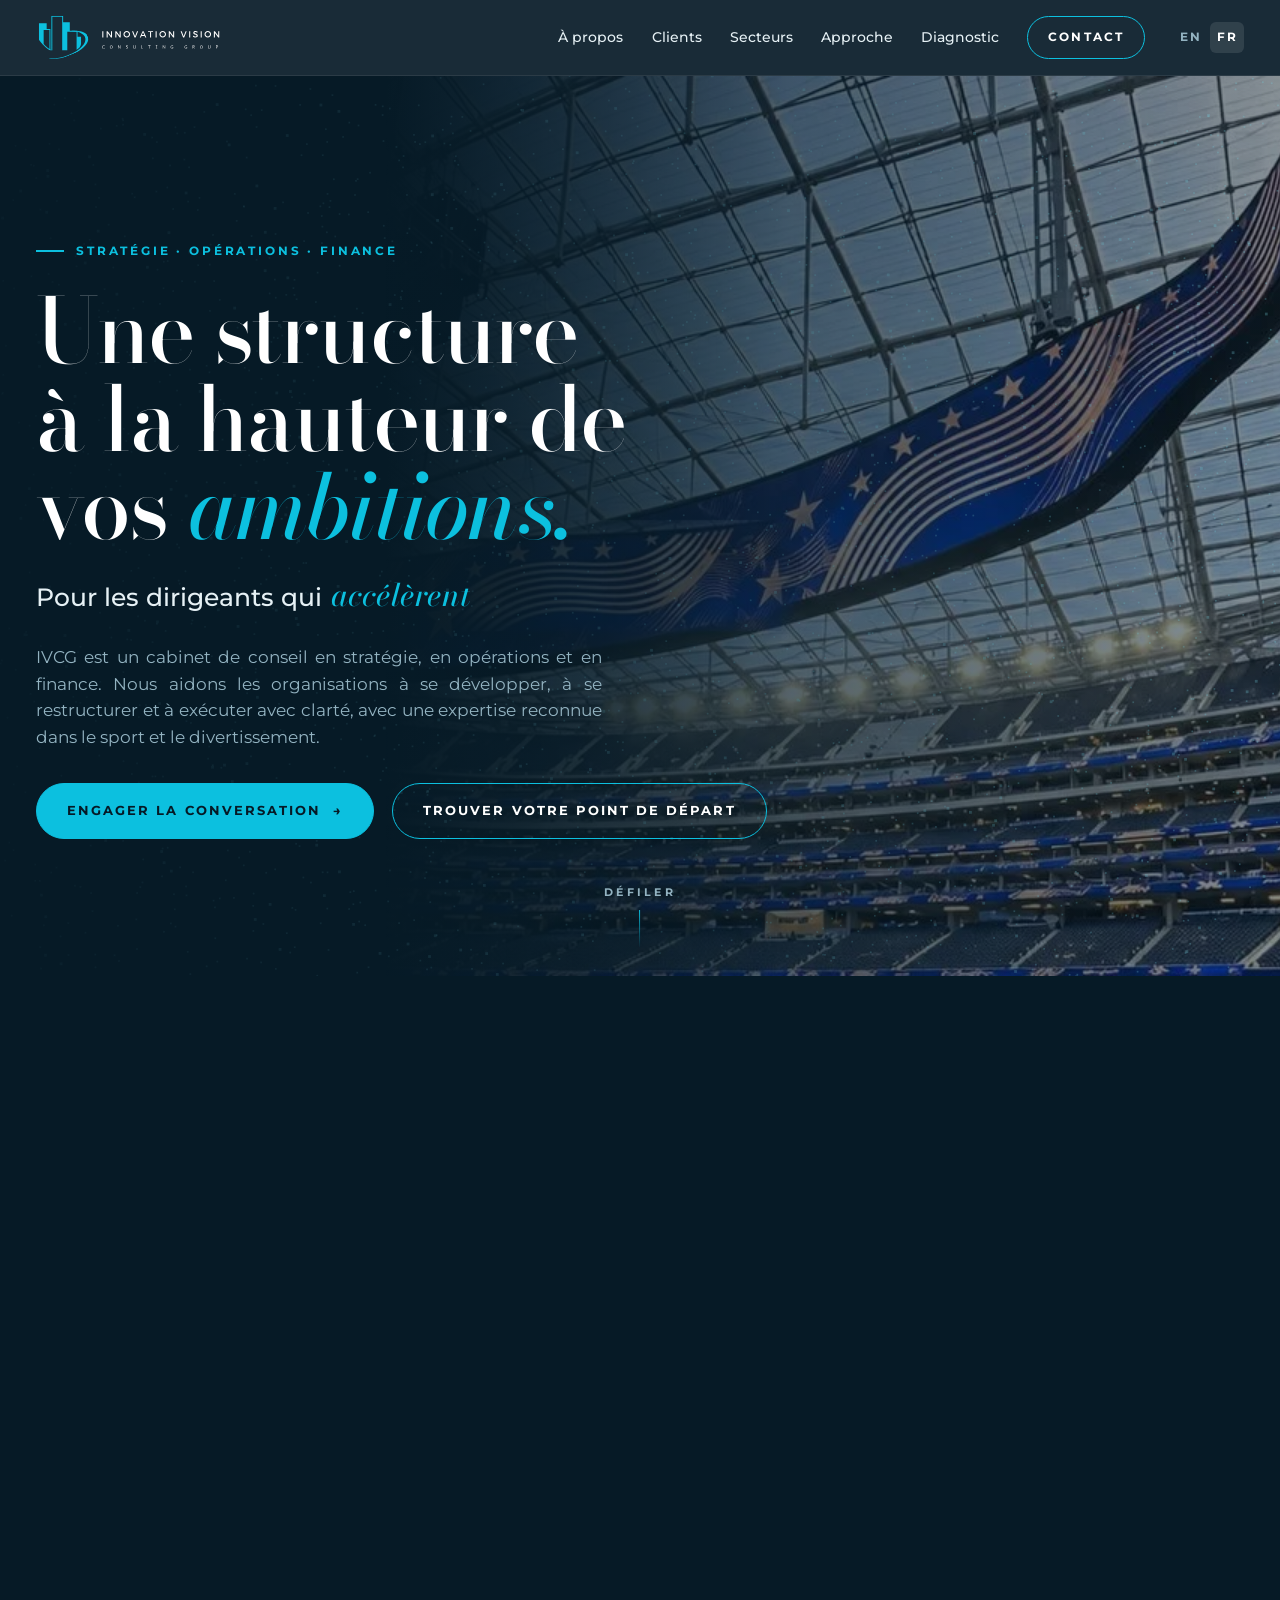
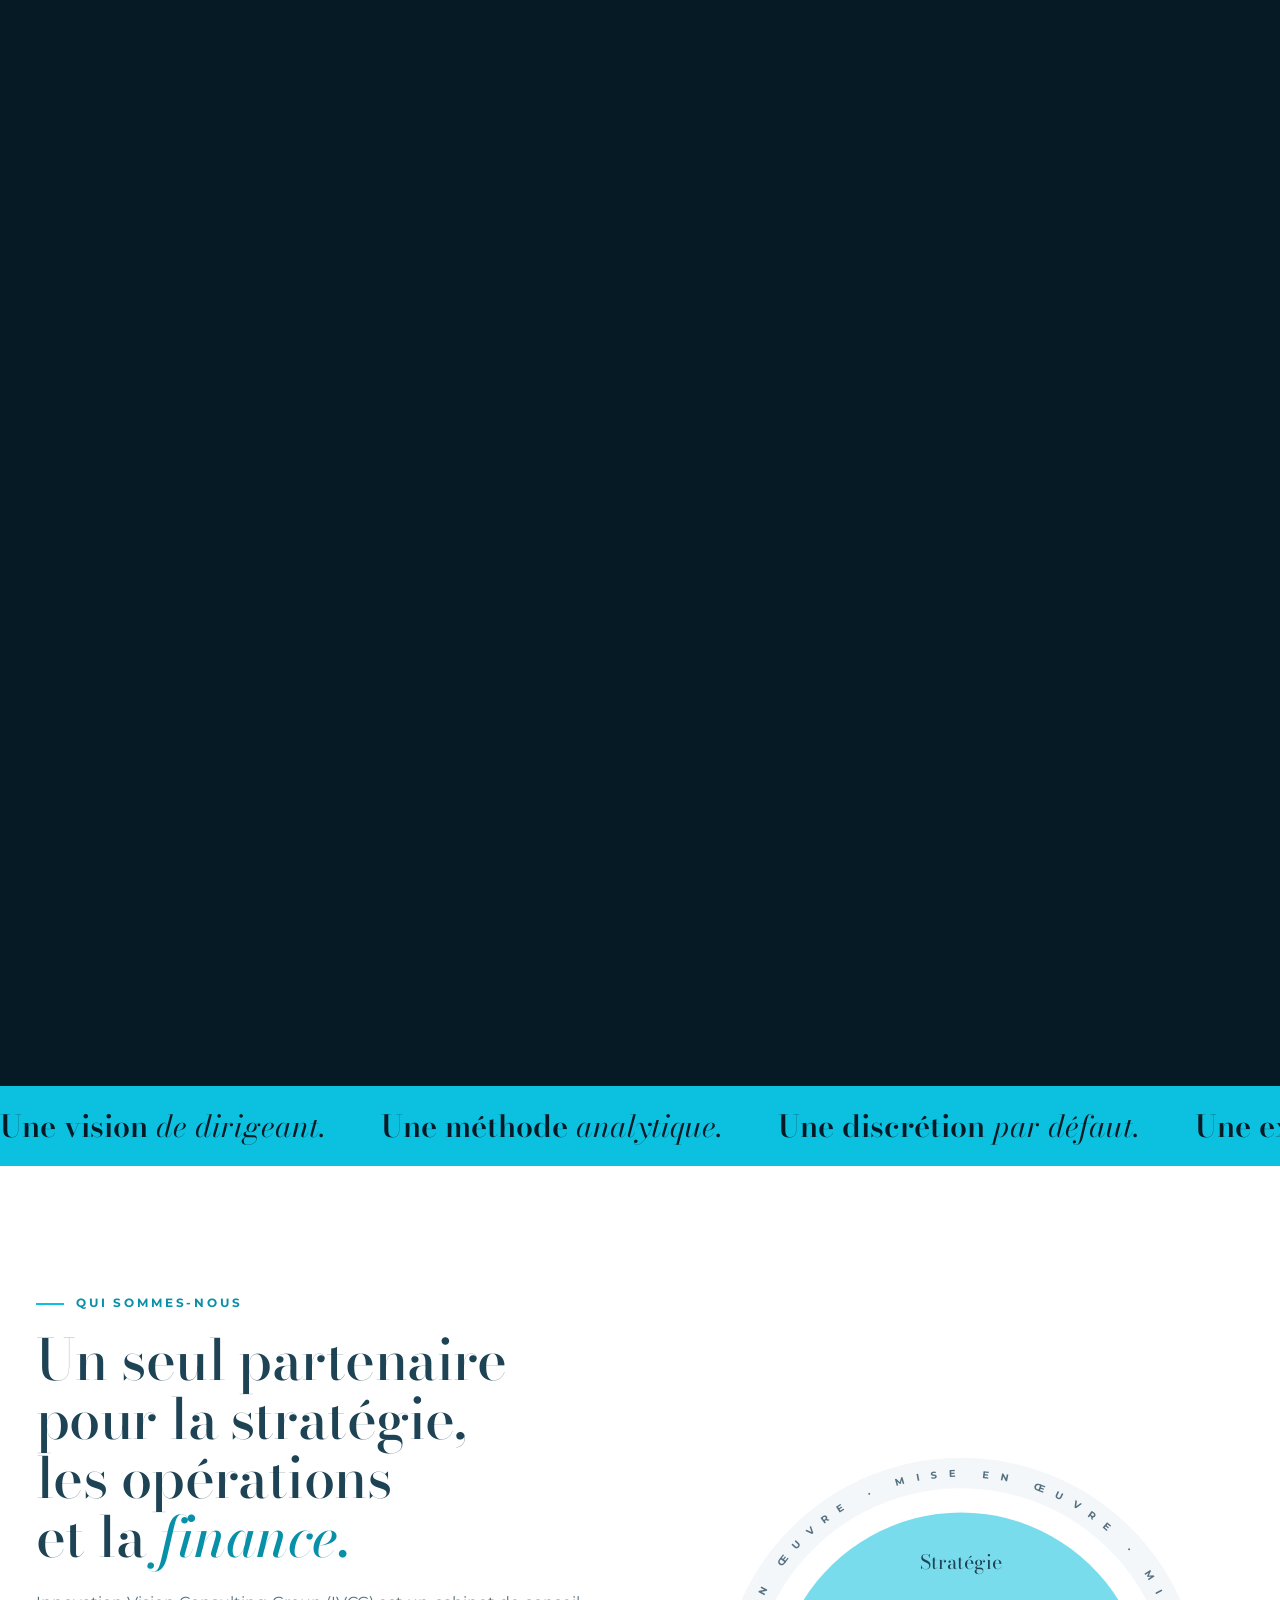
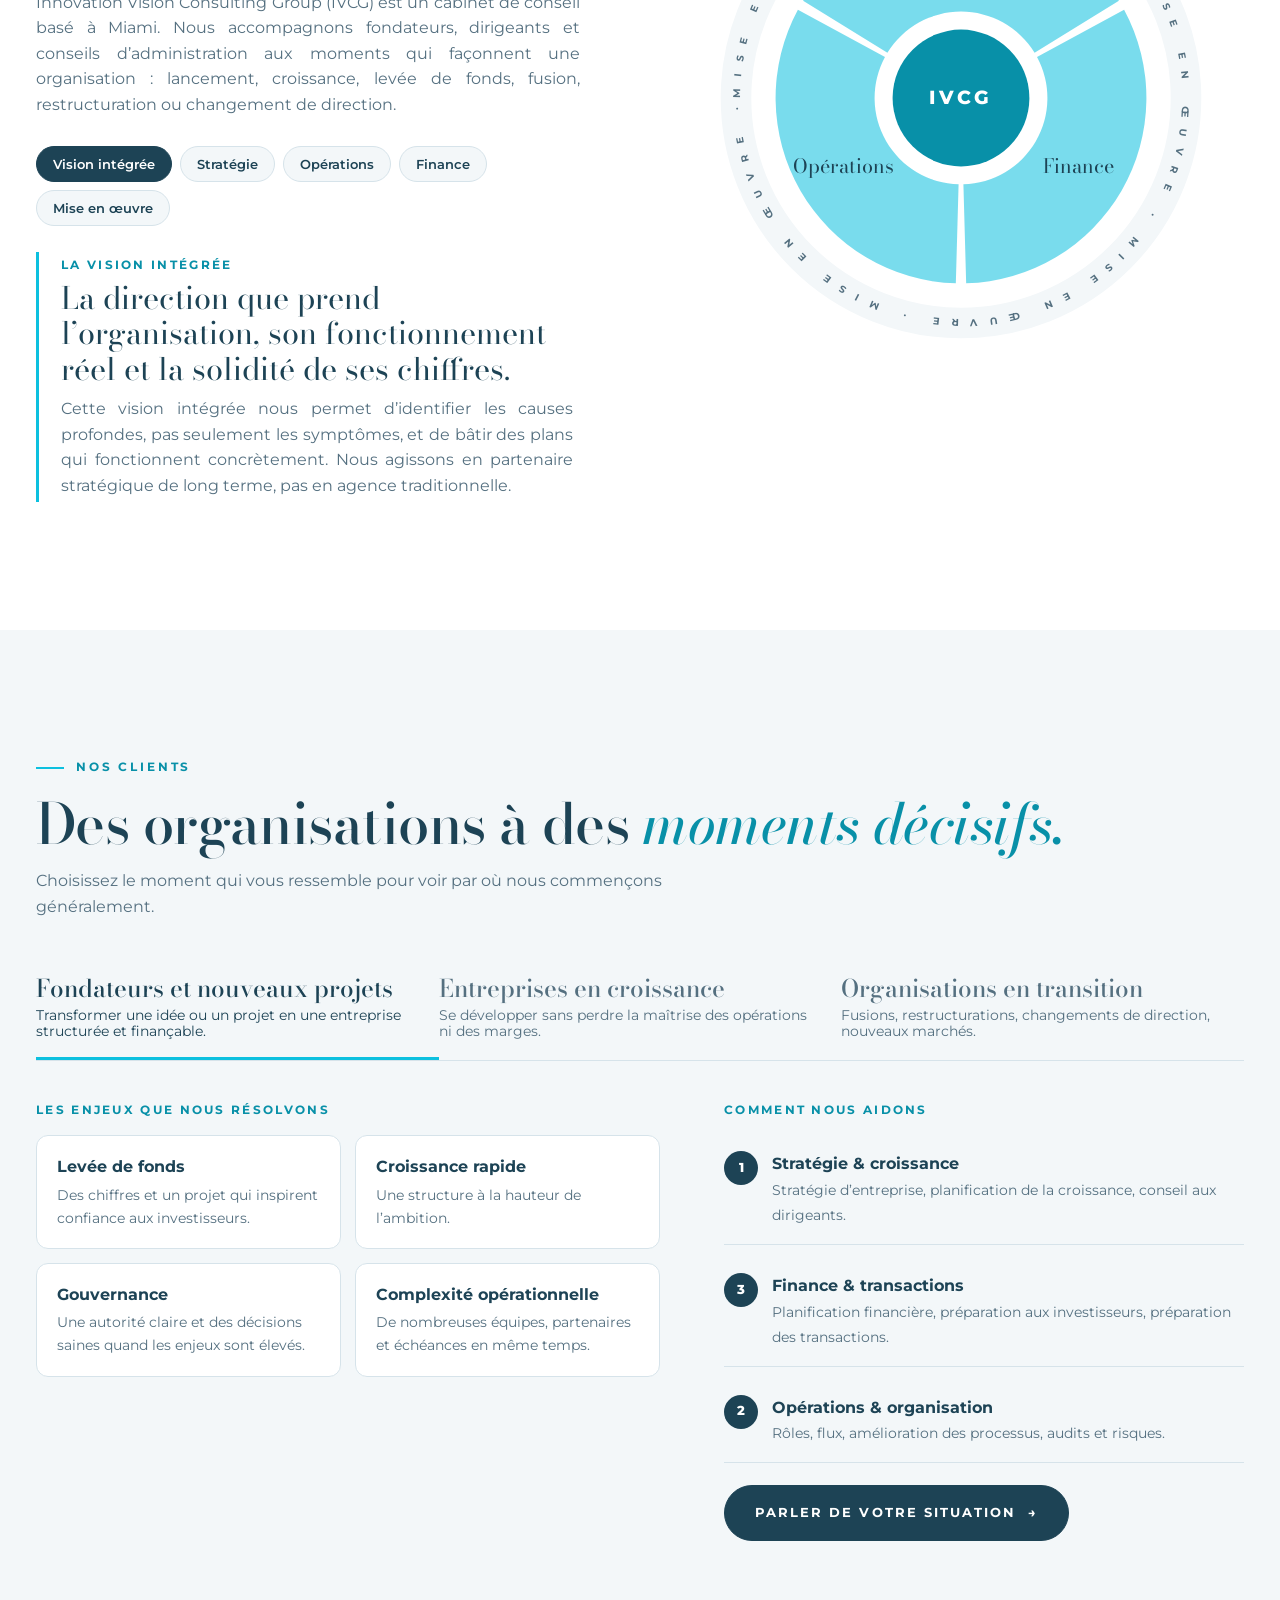
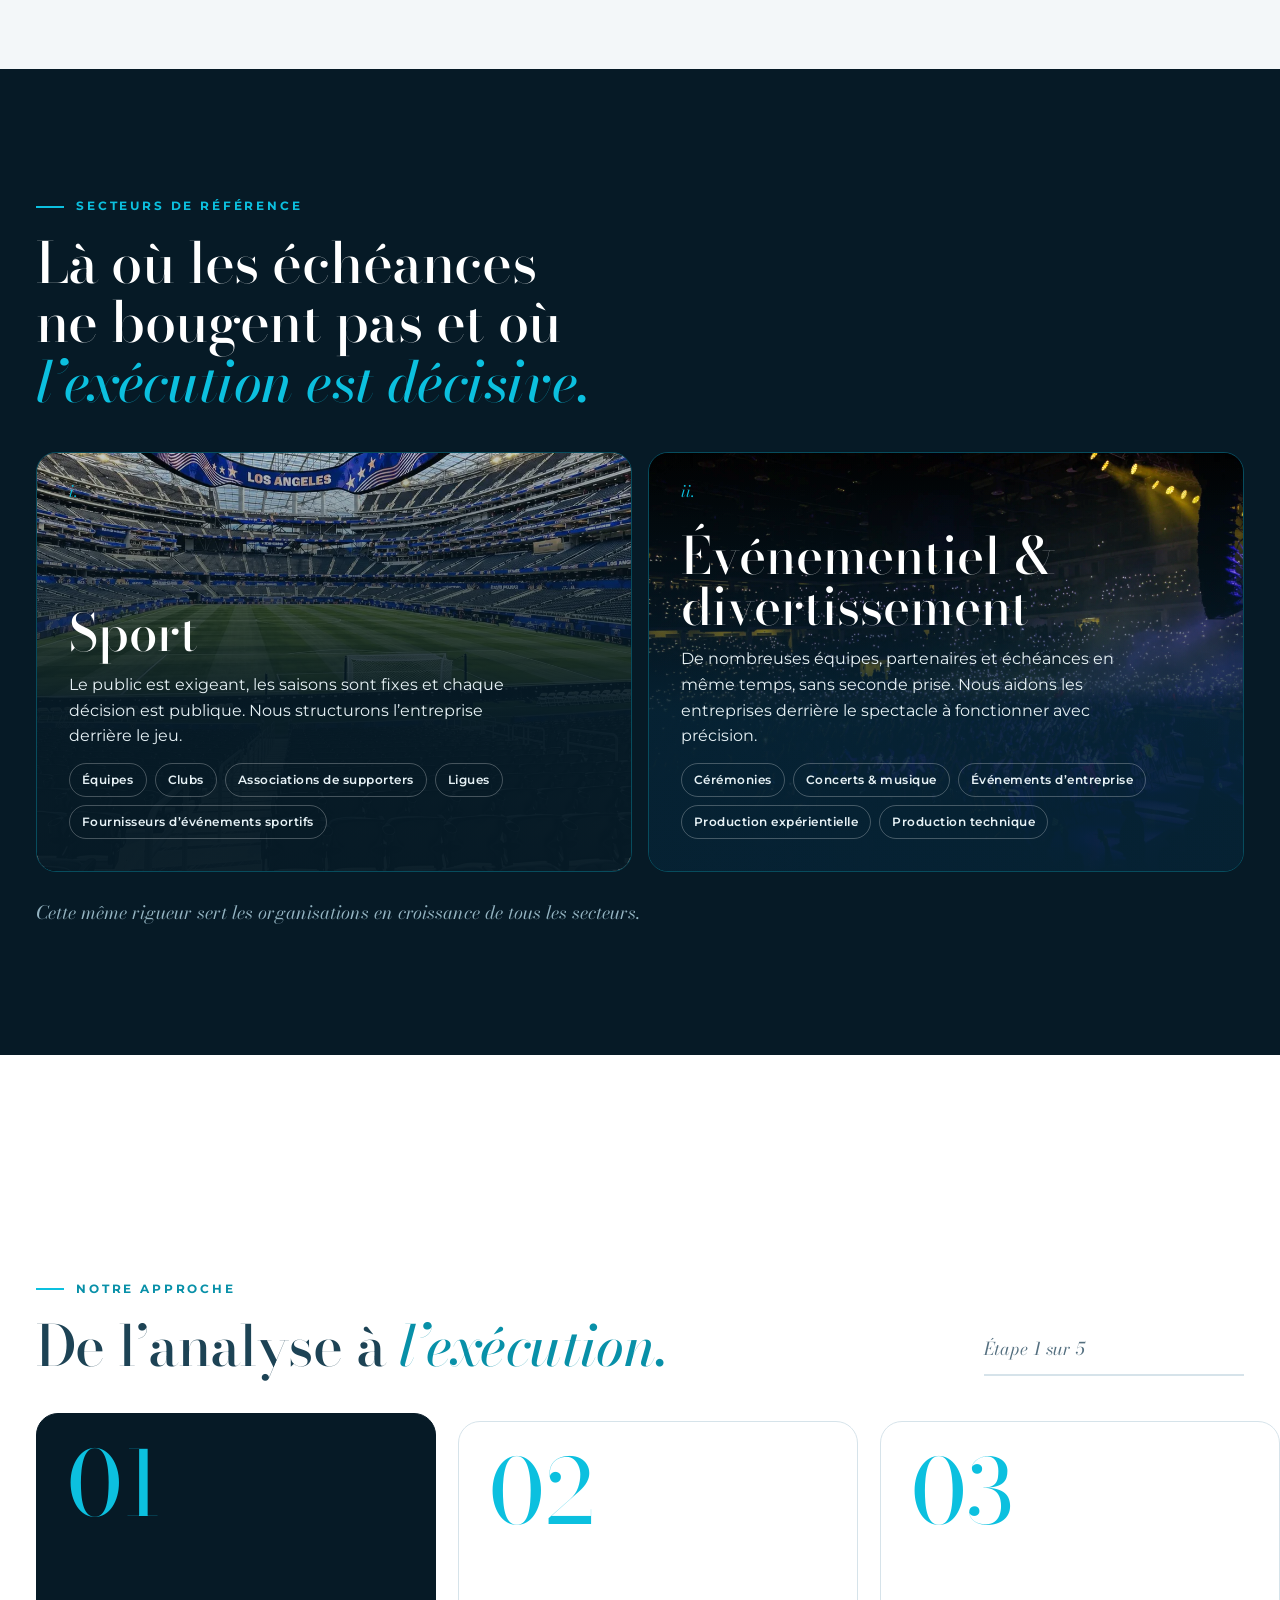
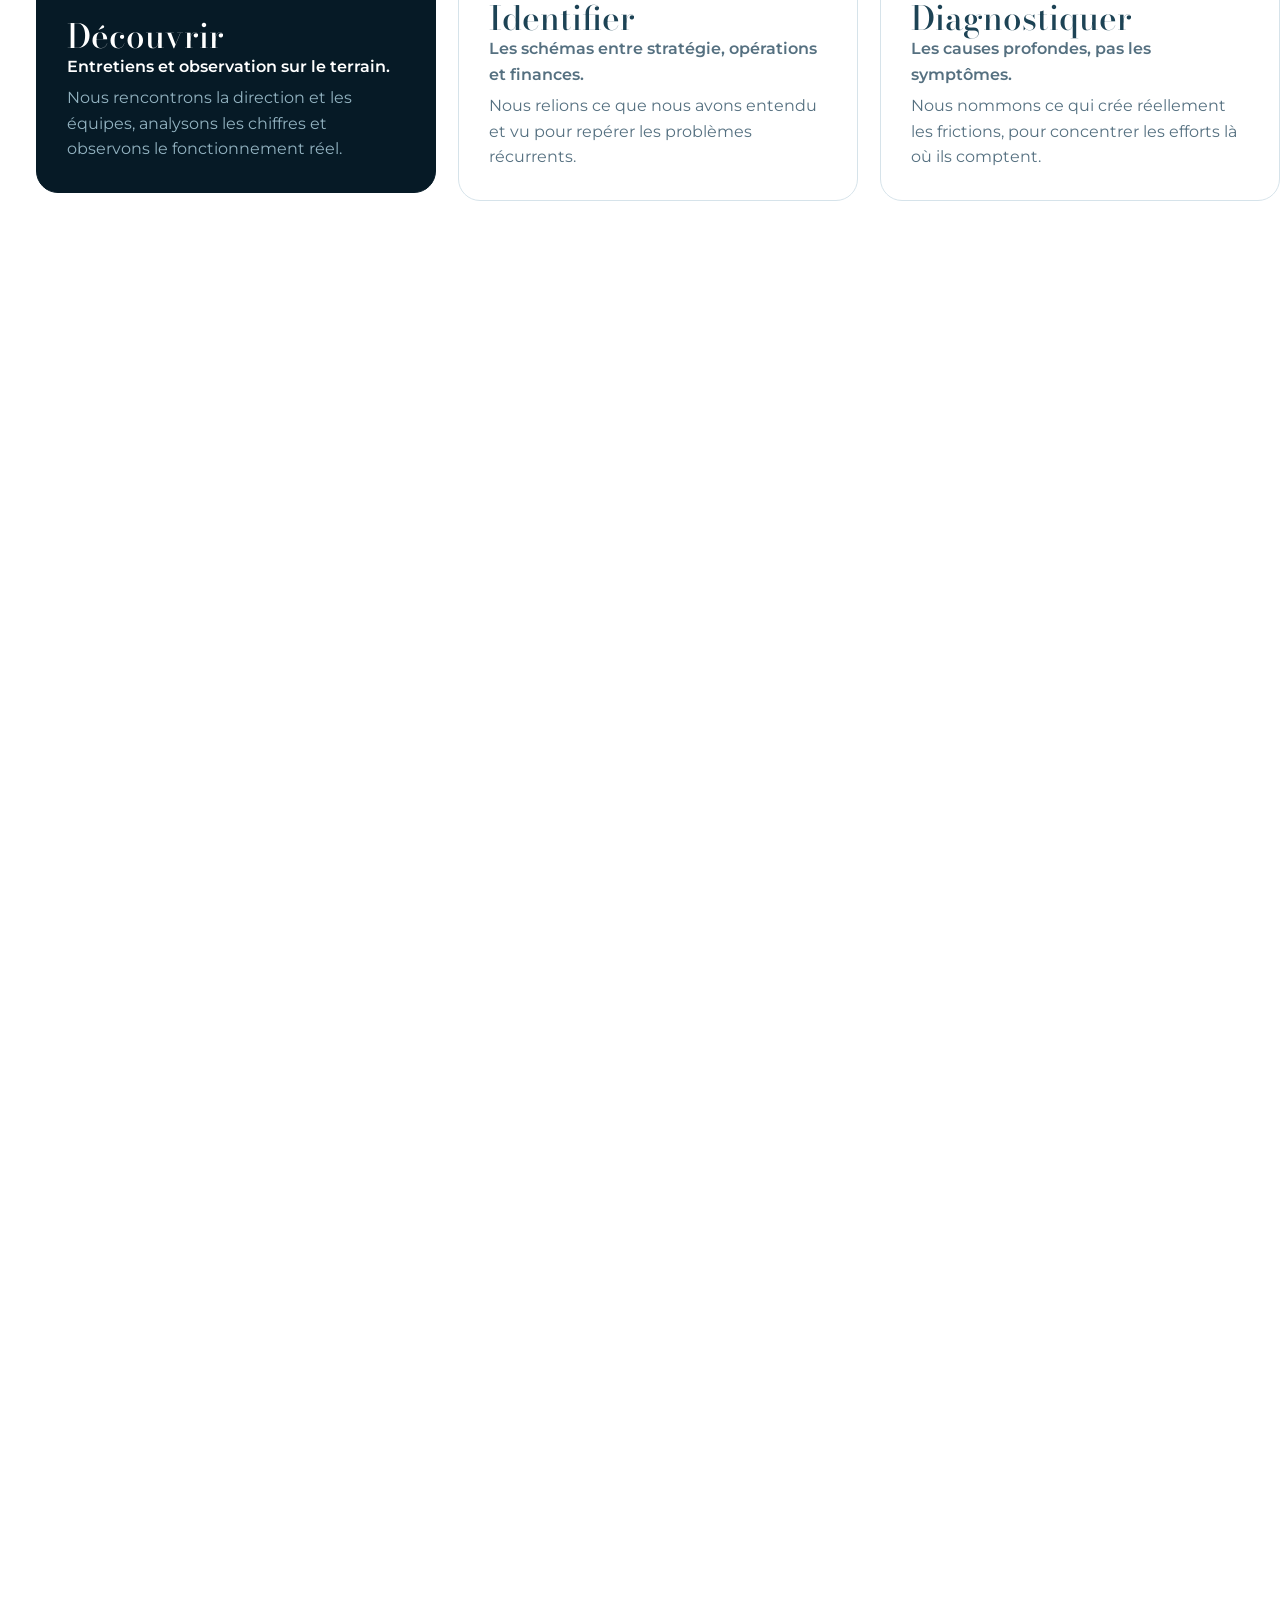
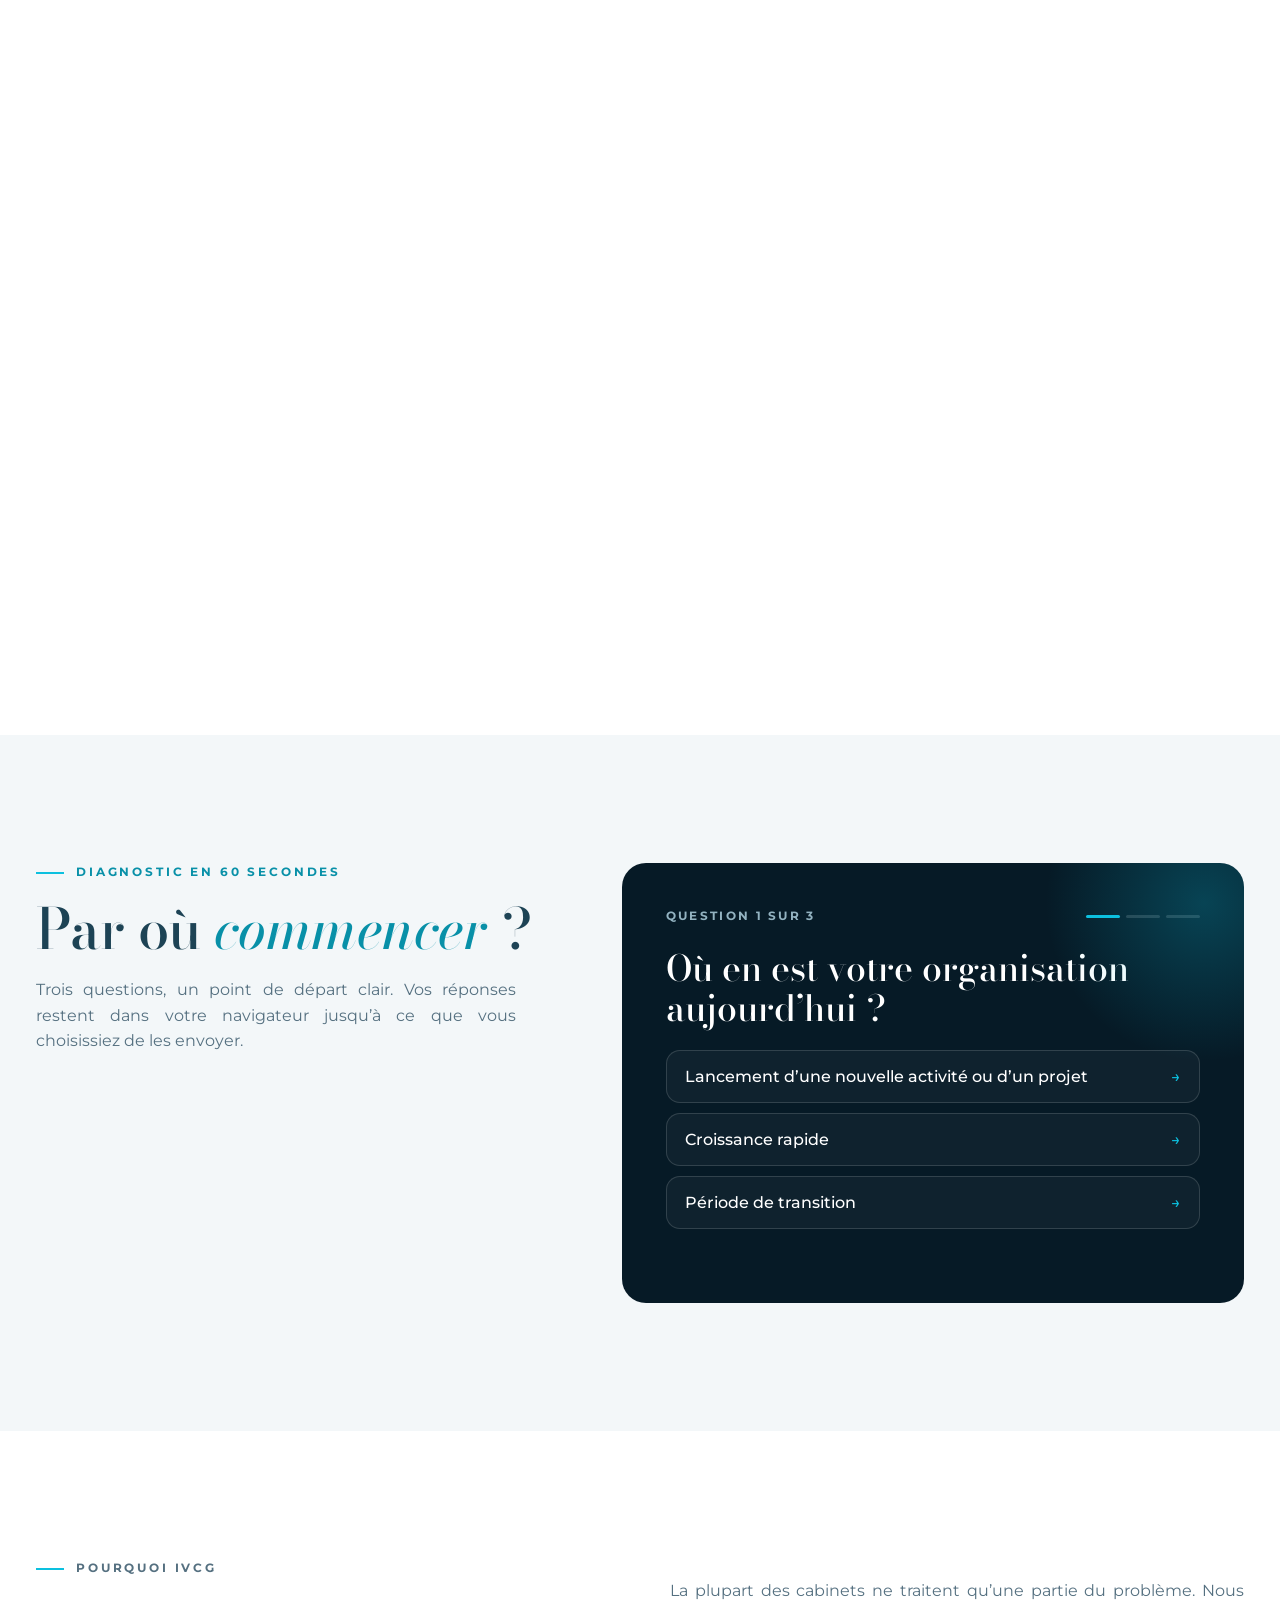
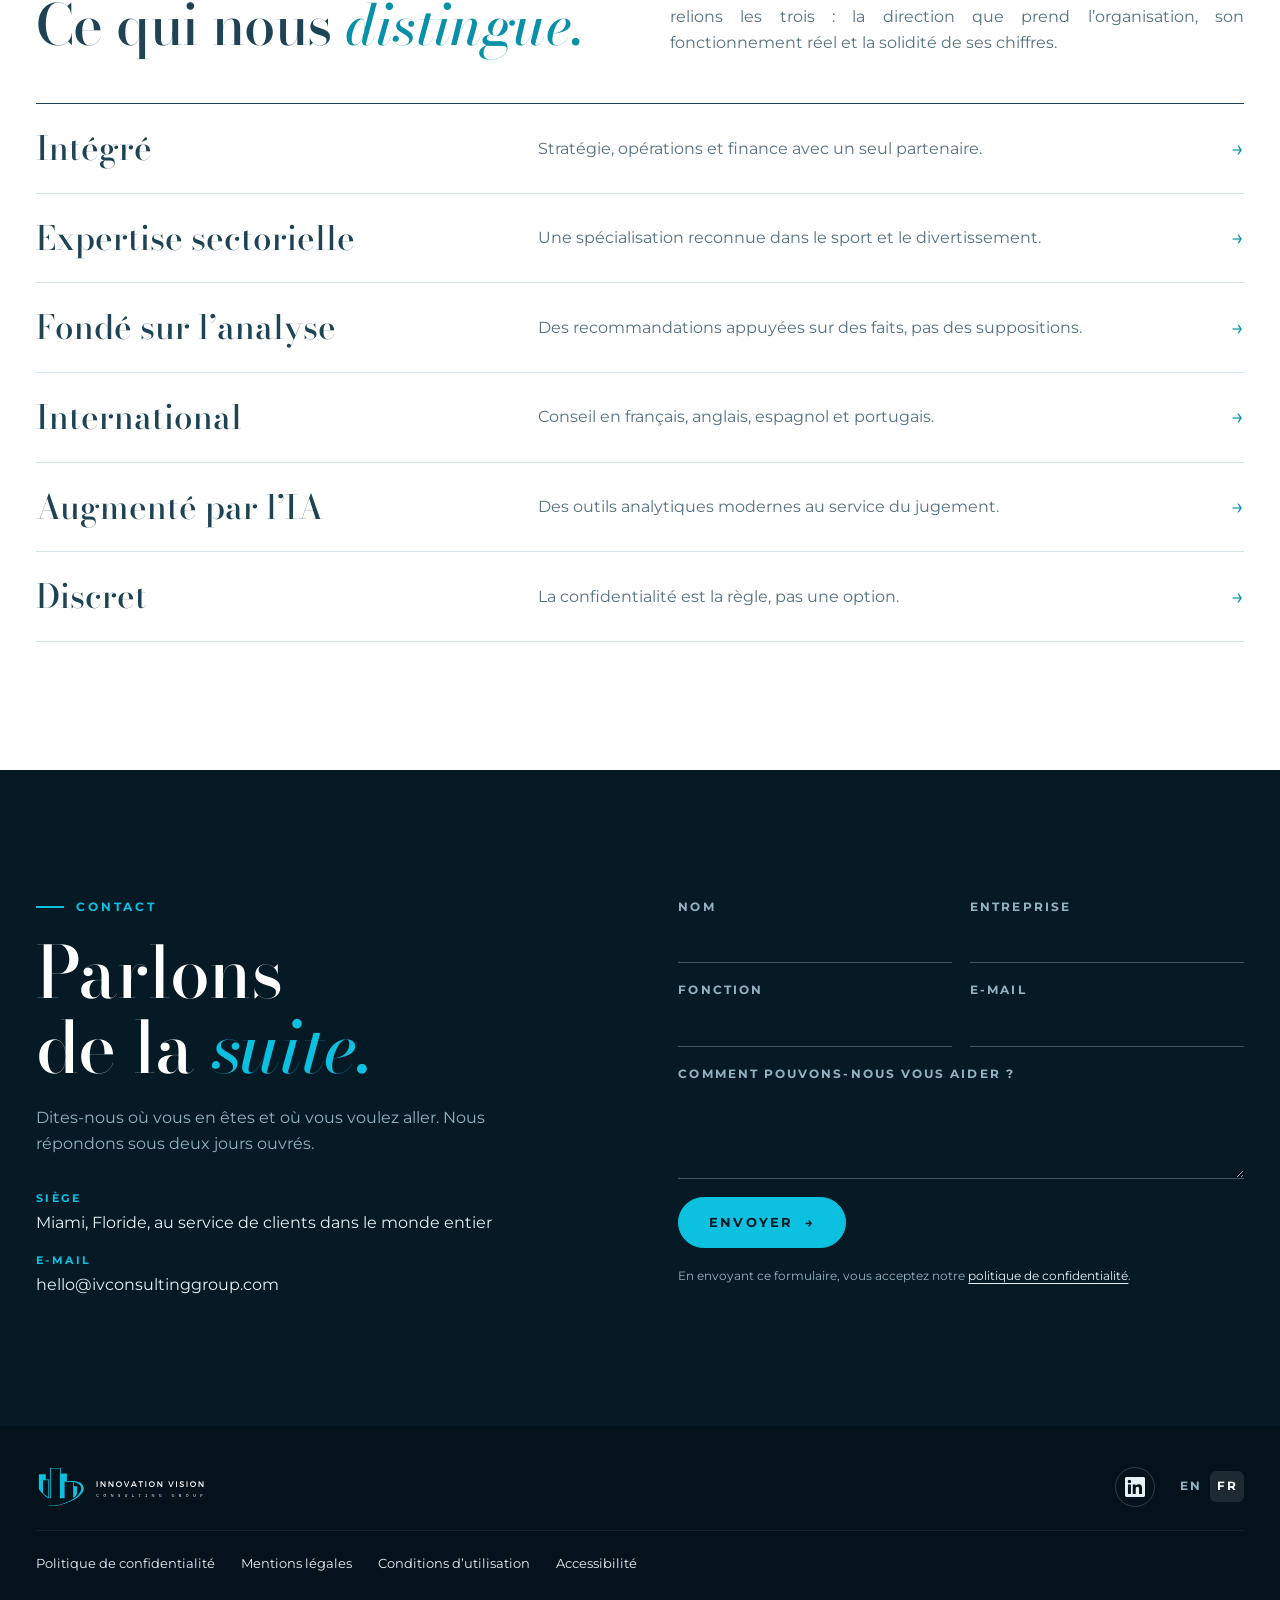
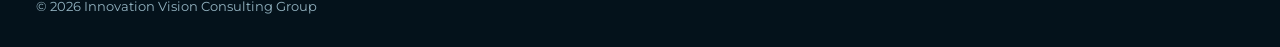
==== commit 344a4c7f: "Sharpen page titles and descriptions for search Co-Authored-By: Claude Opus 5.5 <noreply@anthropic.c" ====
--- a/fr/index.html
+++ b/fr/index.html
@@ -3,16 +3,16 @@
 <head>
   <meta charset="utf-8">
   <meta name="viewport" content="width=device-width, initial-scale=1, viewport-fit=cover">
-  <title>IVCG | Conseil en stratégie, opérations et finance</title>
-  <meta name="description" content="Cabinet de conseil basé à Miami en stratégie, opérations et finance, avec une expertise de référence dans le sport et le divertissement.">
+  <title>IVCG | Conseil en stratégie pour le sport et l’événementiel</title>
+  <meta name="description" content="Innovation Vision Consulting Group (IVCG) est un cabinet de conseil en stratégie, opérations et finance basé à Miami, pour les clubs, ligues, associations de supporters et sociétés de production événementielle.">
   <link rel="canonical" href="https://ivconsultinggroup.com/fr/">
   <link rel="alternate" hreflang="en" href="https://ivconsultinggroup.com/">
   <link rel="alternate" hreflang="fr" href="https://ivconsultinggroup.com/fr/">
   <link rel="alternate" hreflang="x-default" href="https://ivconsultinggroup.com/">
   <meta property="og:type" content="website">
   <meta property="og:site_name" content="Innovation Vision Consulting Group">
-  <meta property="og:title" content="IVCG | Conseil en stratégie, opérations et finance">
-  <meta property="og:description" content="Cabinet de conseil basé à Miami en stratégie, opérations et finance, avec une expertise de référence dans le sport et le divertissement.">
+  <meta property="og:title" content="IVCG | Conseil en stratégie pour le sport et l’événementiel">
+  <meta property="og:description" content="Innovation Vision Consulting Group (IVCG) est un cabinet de conseil en stratégie, opérations et finance basé à Miami, pour les clubs, ligues, associations de supporters et sociétés de production événementielle.">
   <meta property="og:url" content="https://ivconsultinggroup.com/fr/">
   <meta property="og:locale" content="fr_FR">
   <meta property="og:image" content="https://ivconsultinggroup.com/assets/share-fr.jpg">
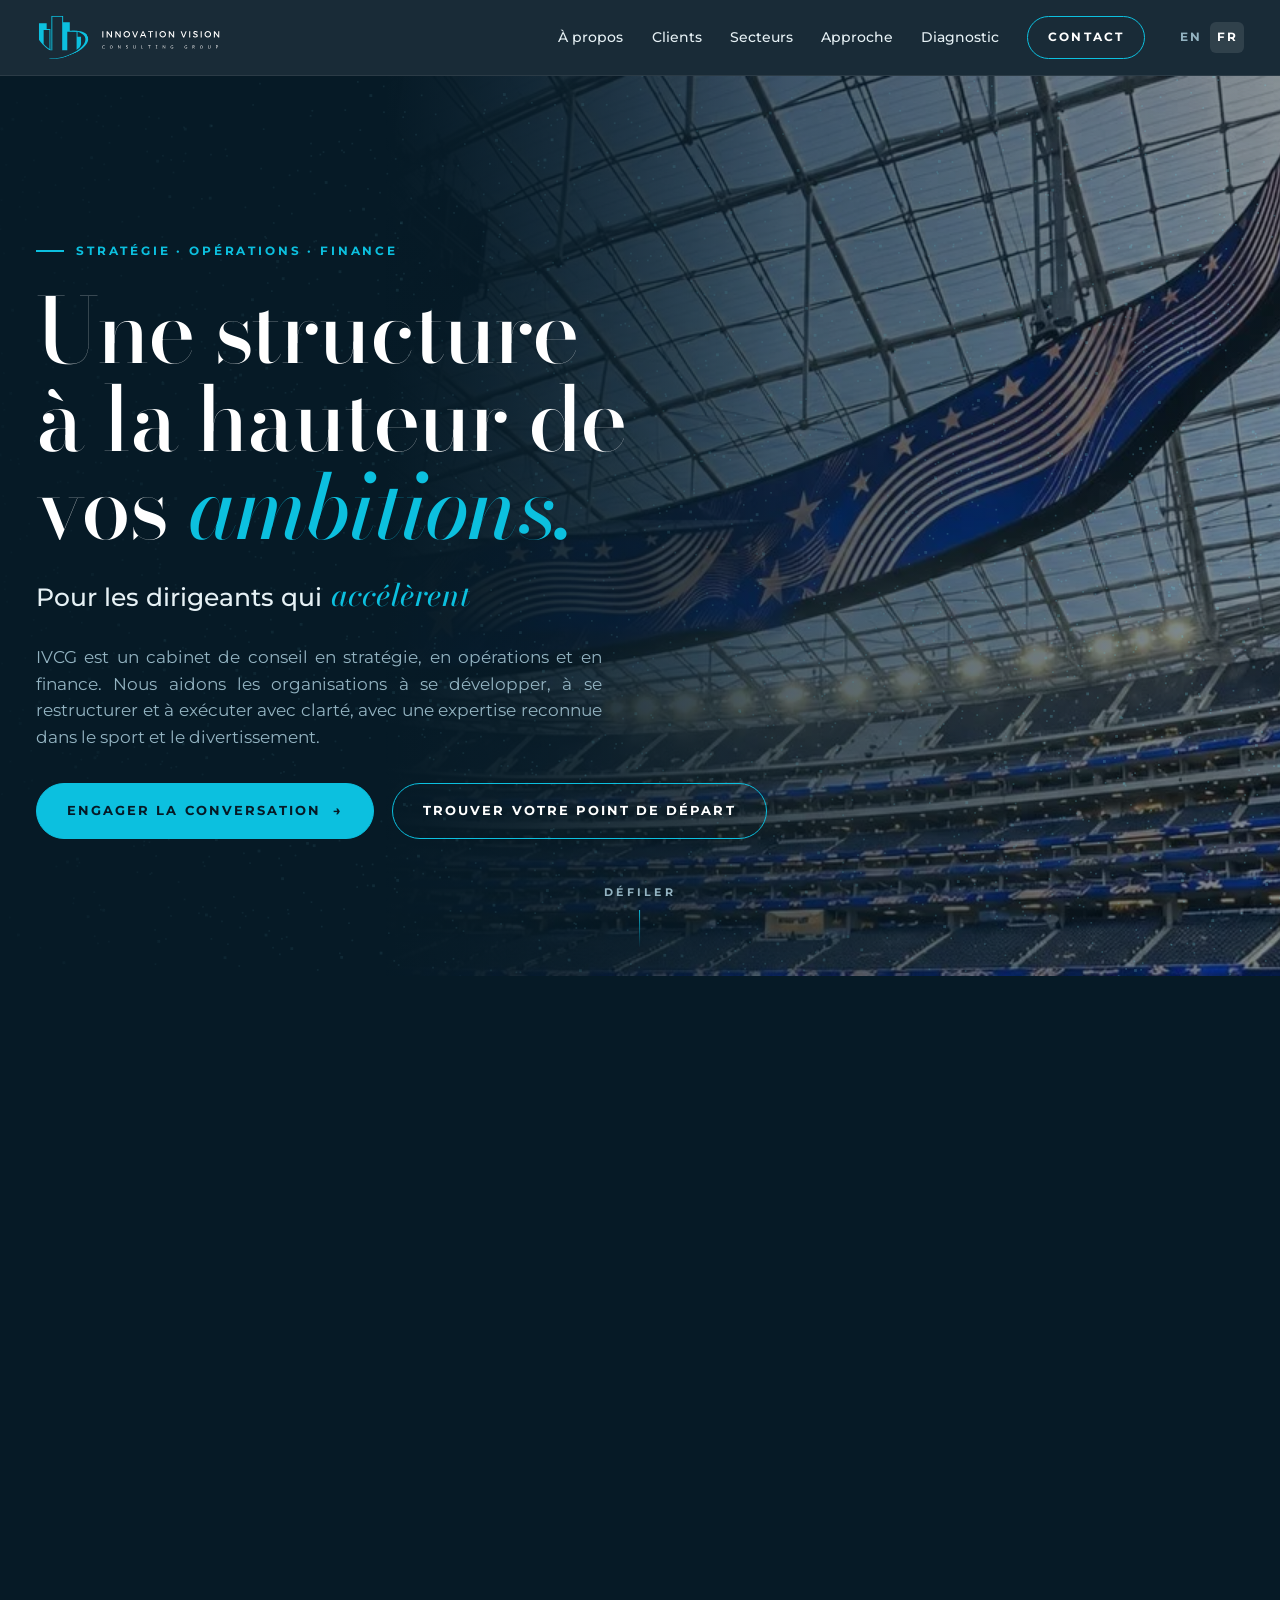
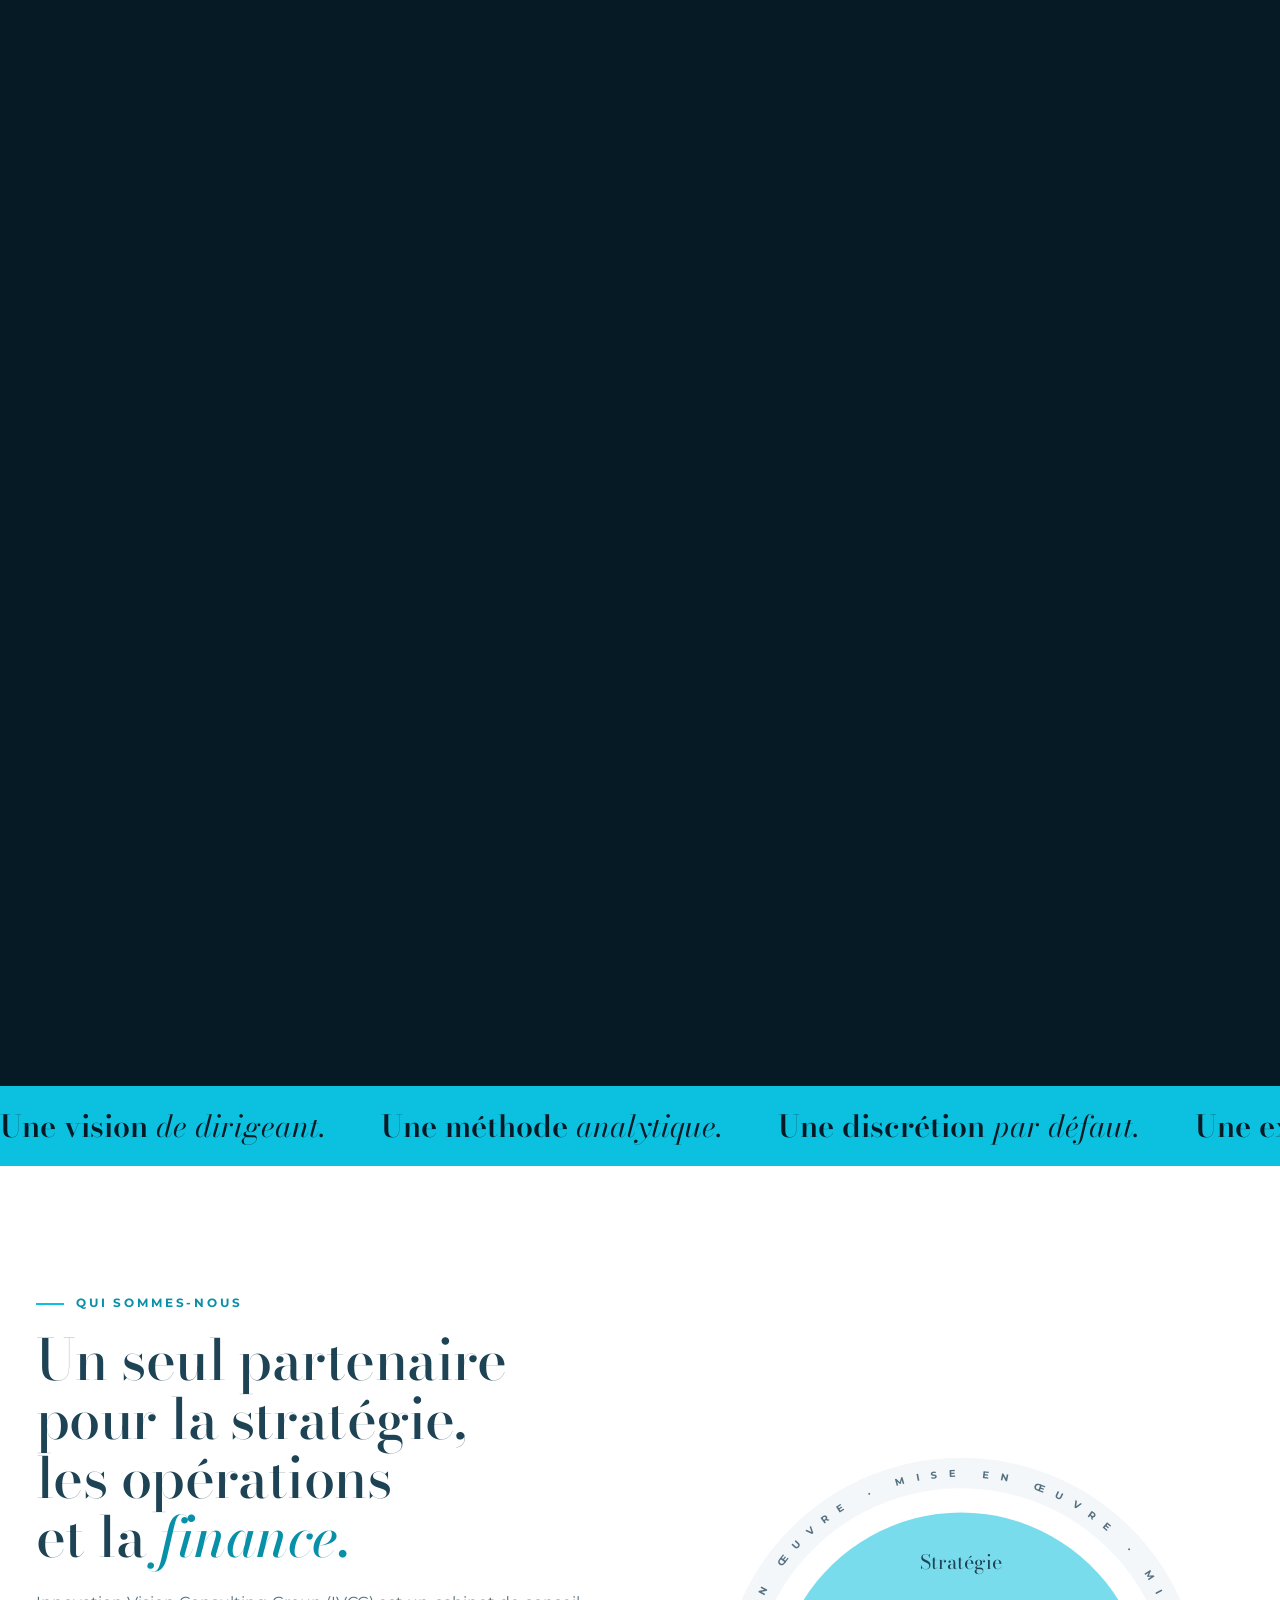
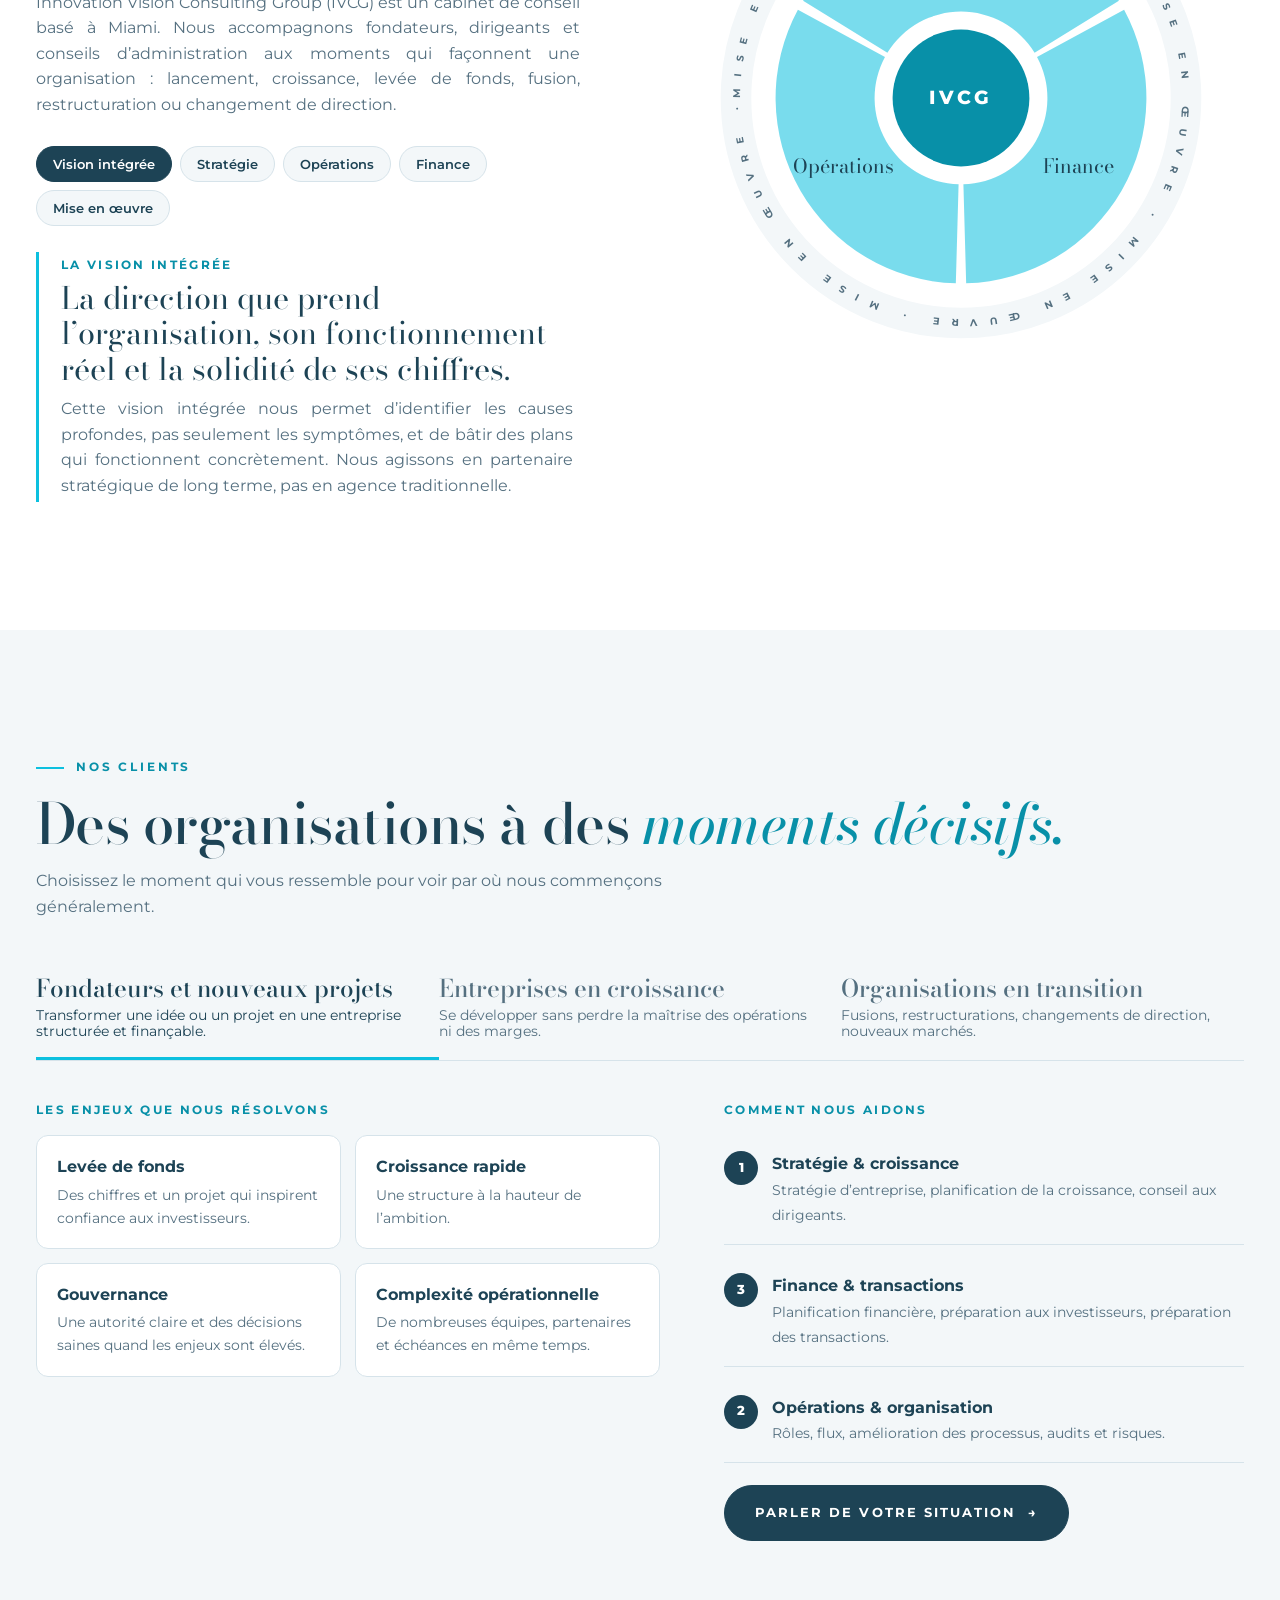
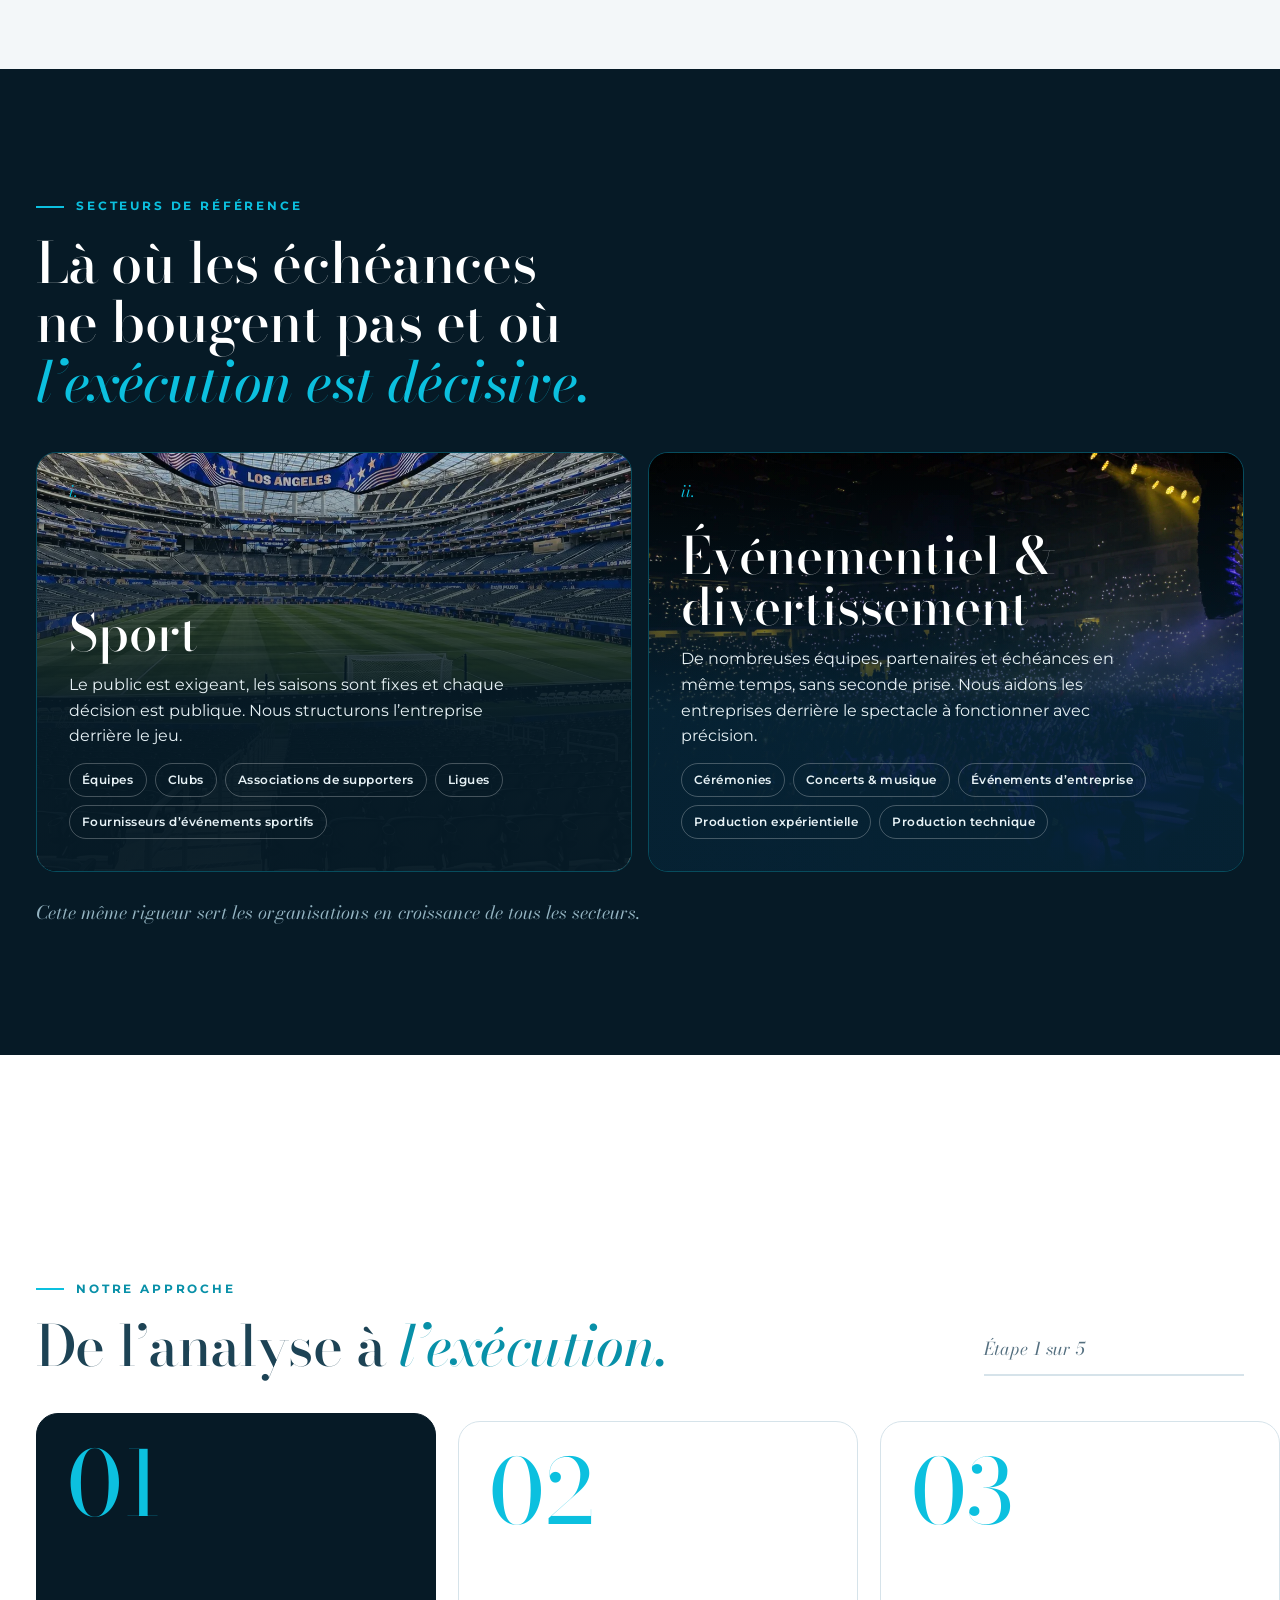
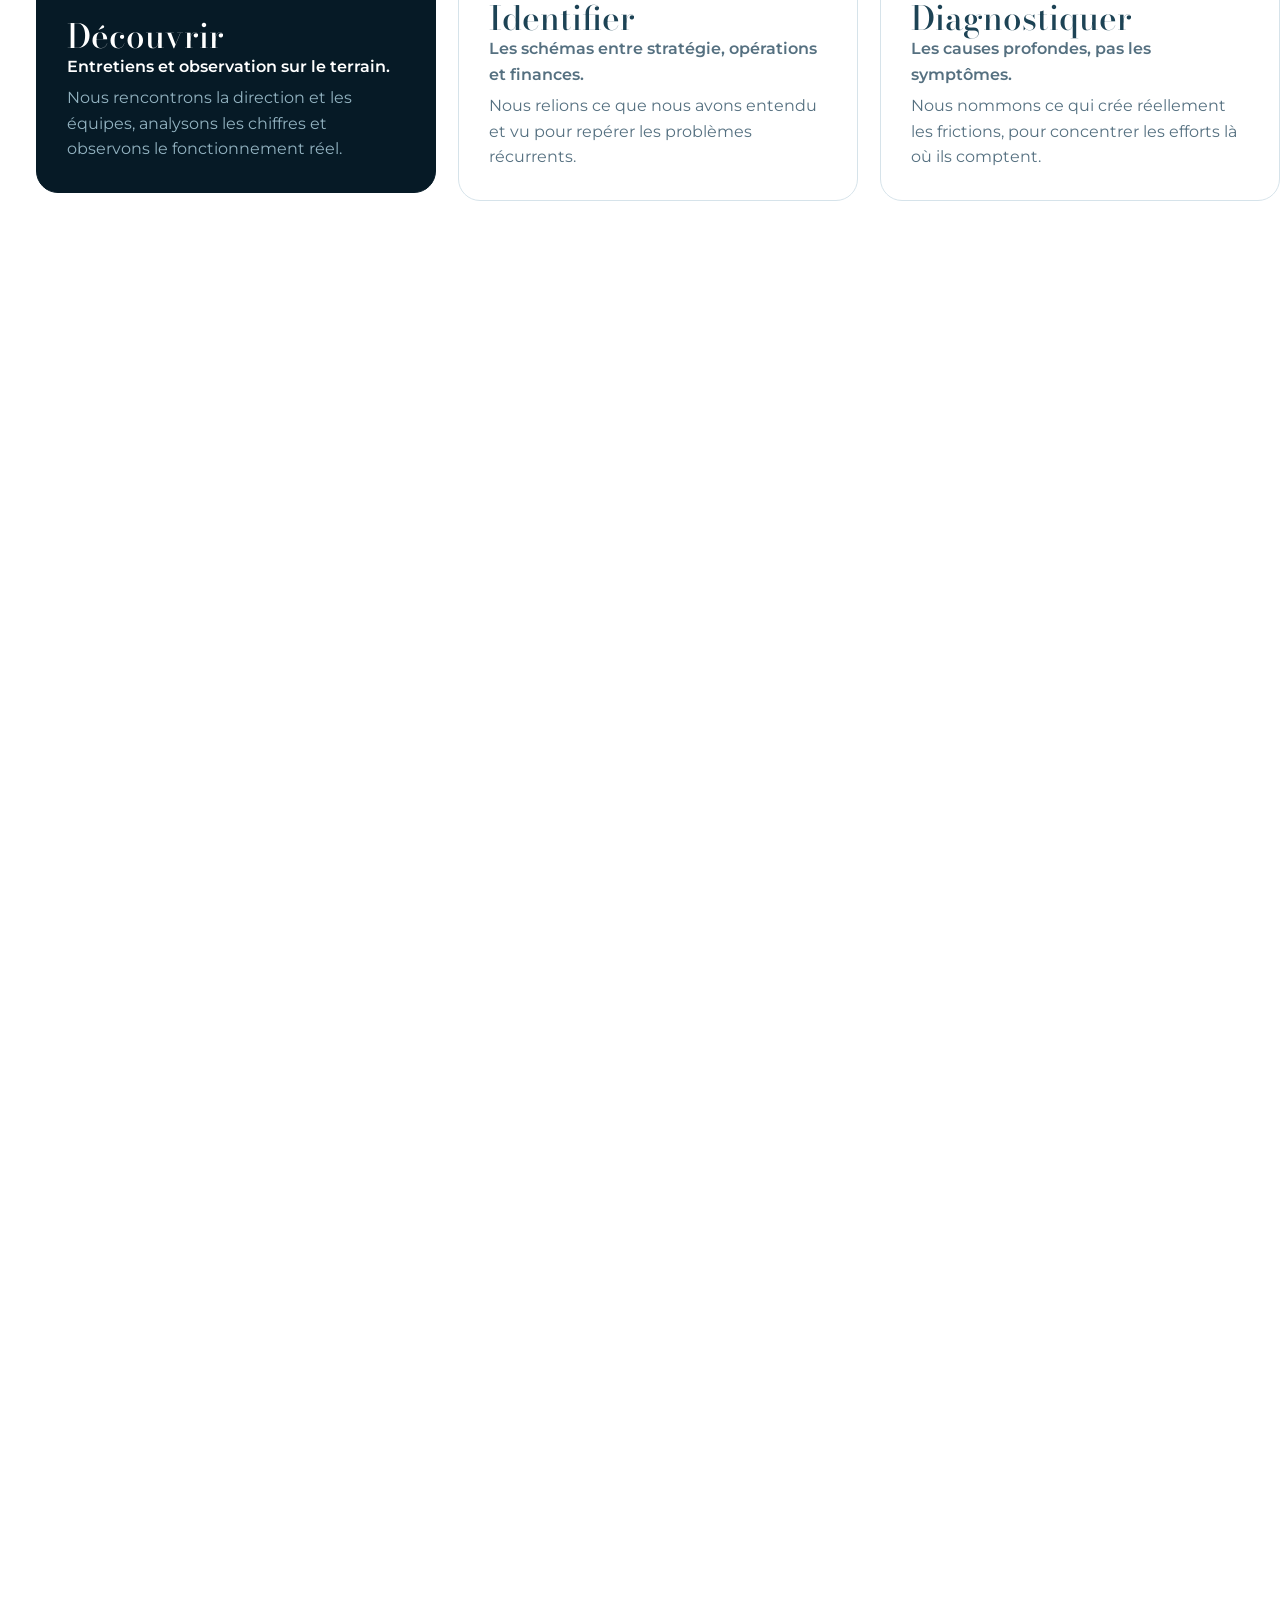
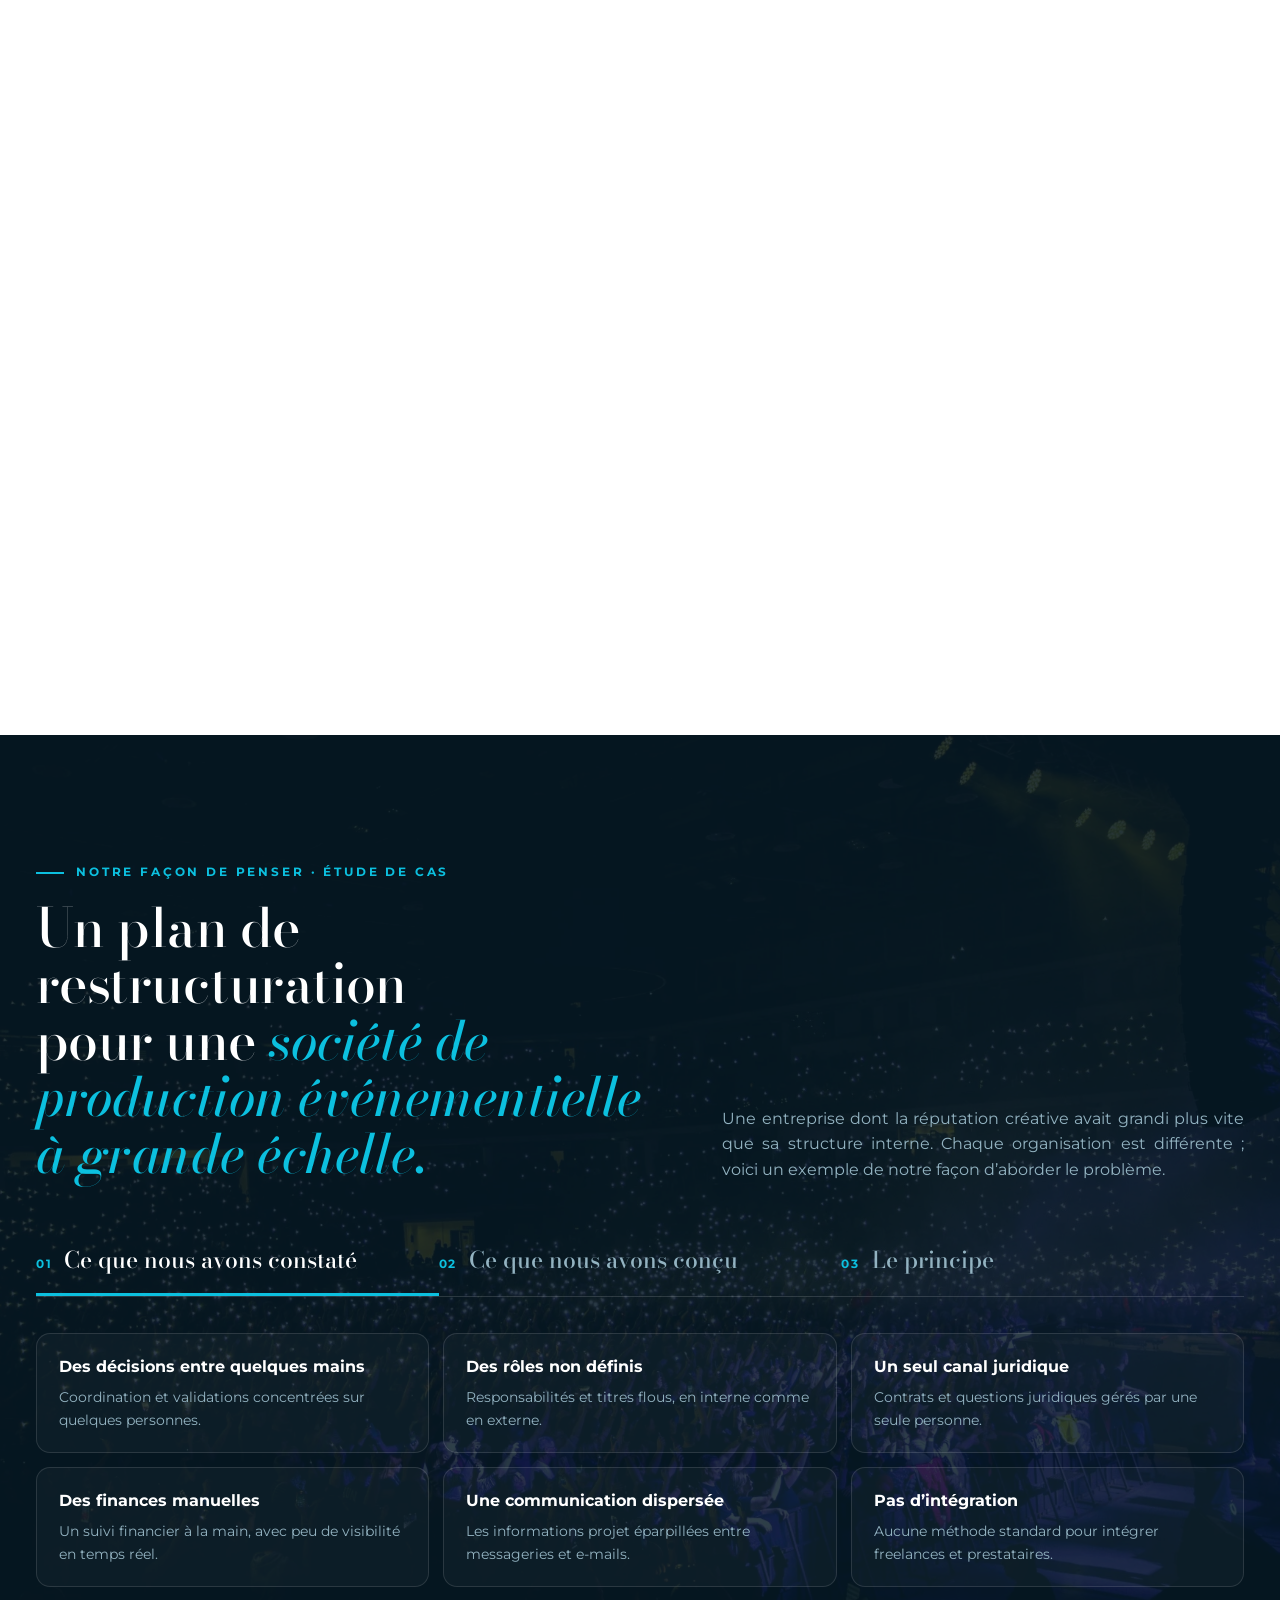
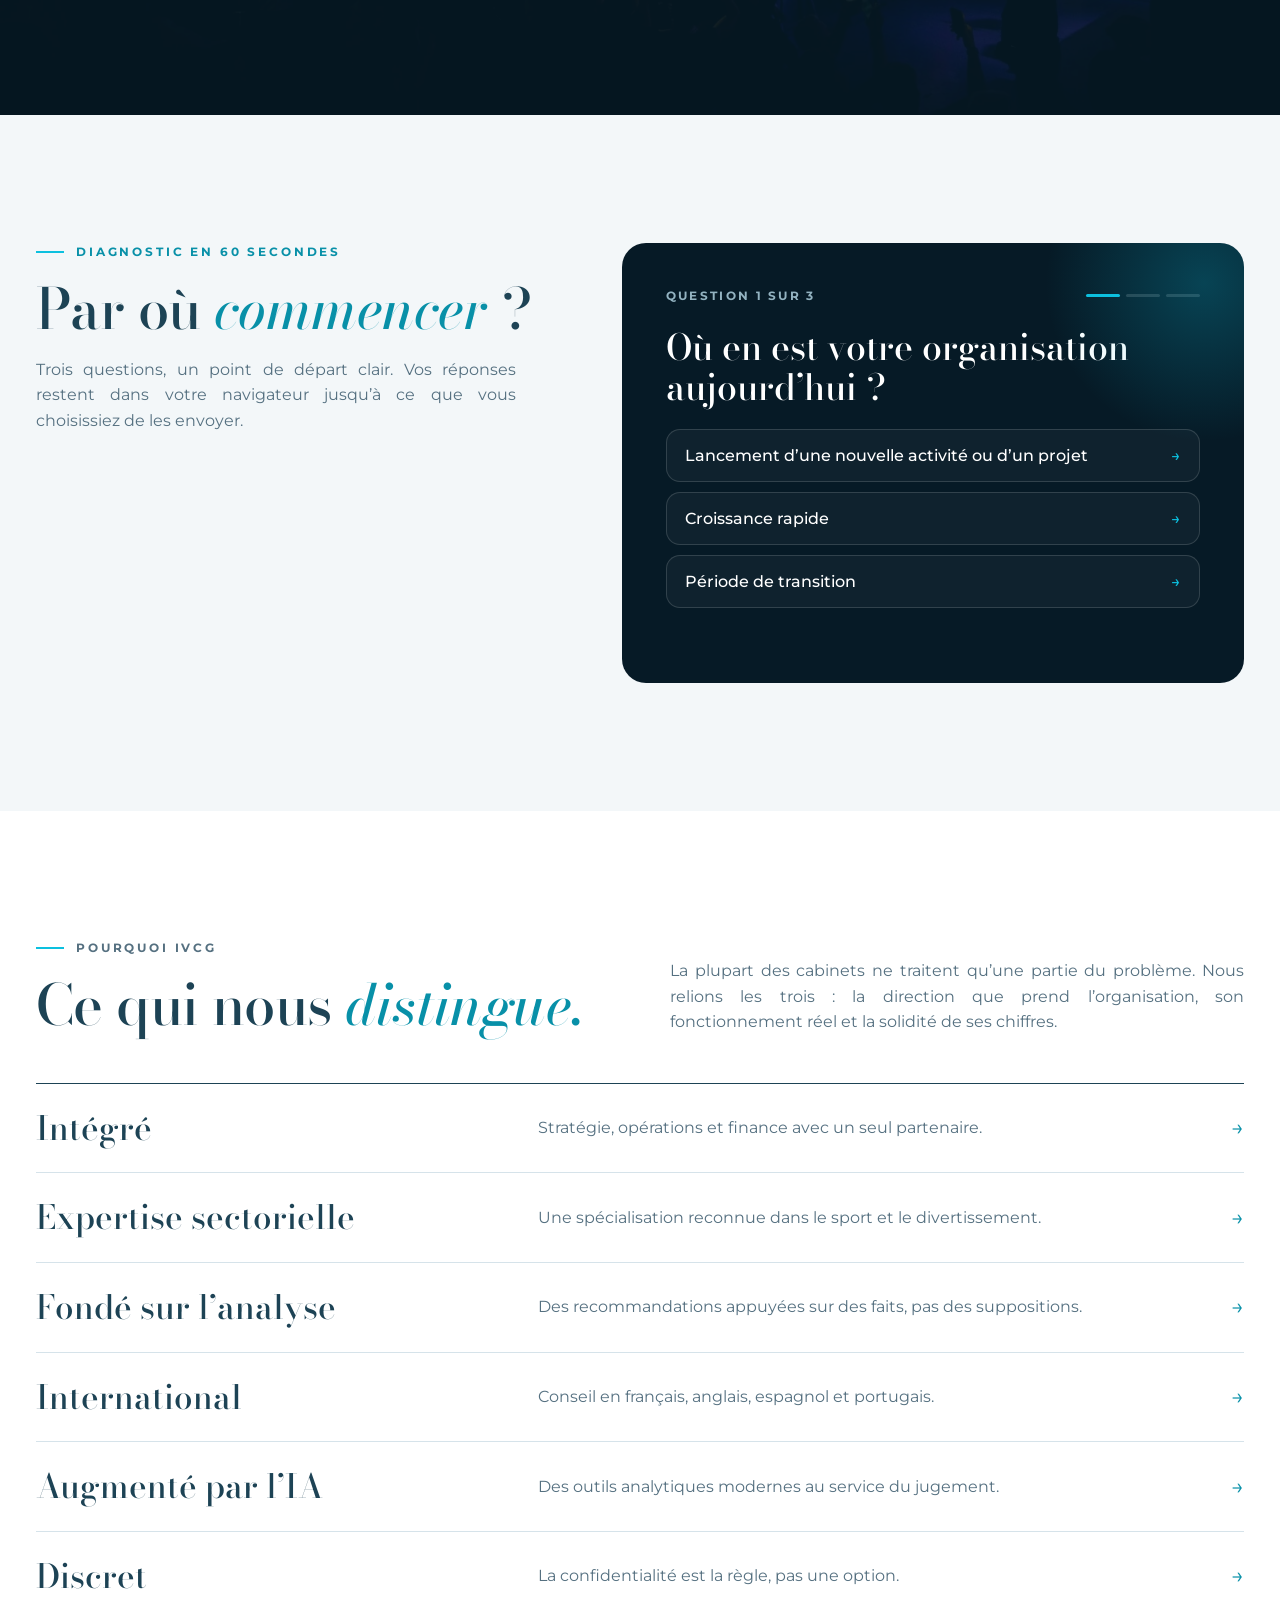
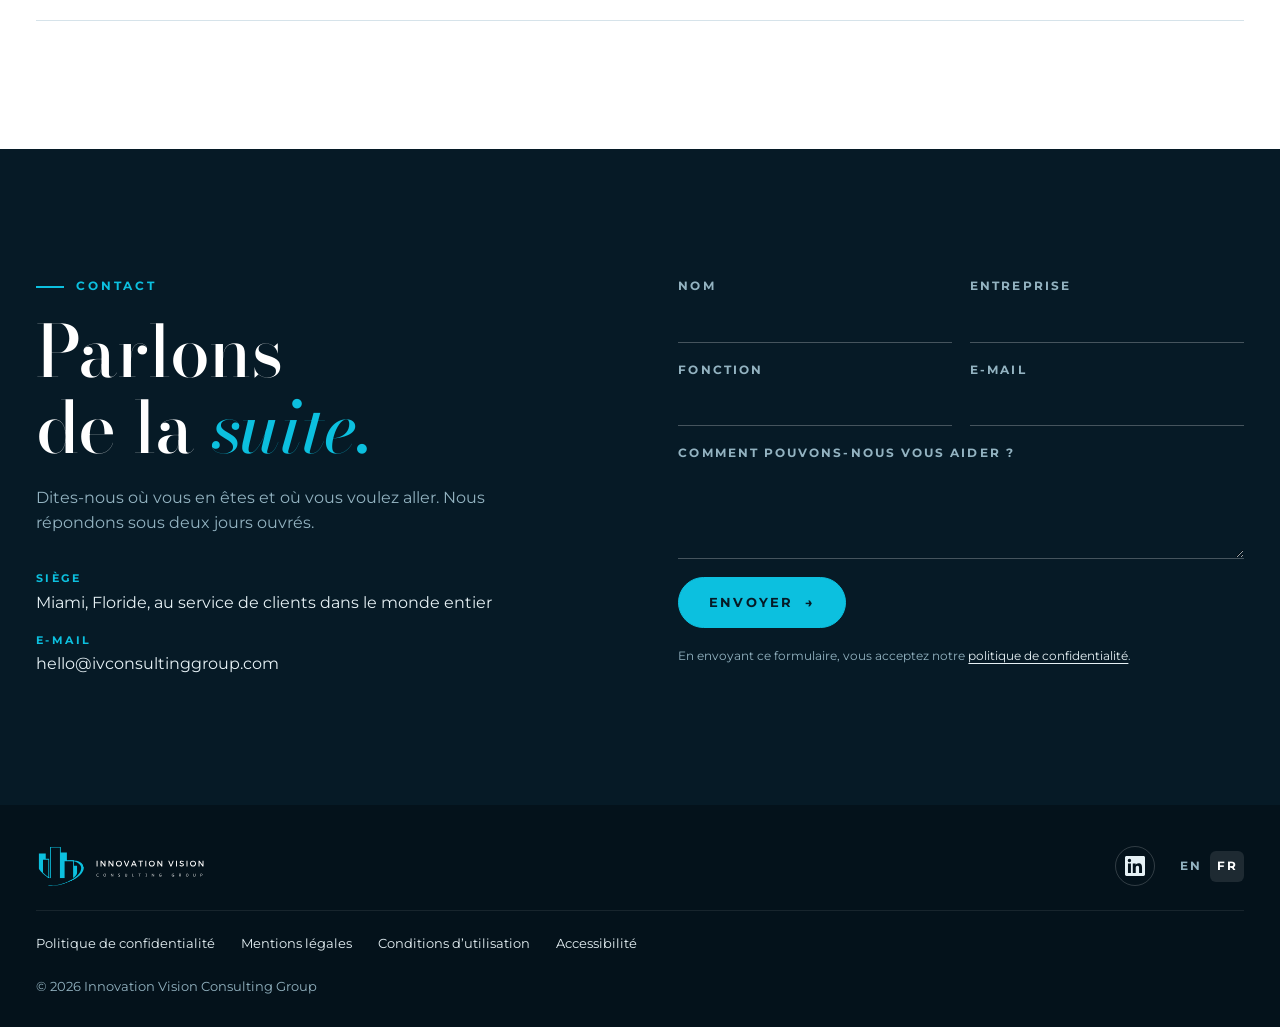
==== commit a3a5993a: "Add anonymized case study section in English and French Co-Authored-By: Claude Opus 5.5 <noreply@ant" ====
--- a/fr/index.html
+++ b/fr/index.html
@@ -362,6 +362,33 @@
     *, *::before, *::after { animation: none !important; transition: none !important; }
     .lift.pre { transform: none; }
   }
+  /* ---------- Case study ---------- */
+  .case { background: var(--ink); color: var(--white); padding-block: clamp(72px, 10vw, 130px); position: relative; overflow: hidden; }
+  .case::before { content: ""; position: absolute; inset: 0; background: url("/assets/concert.webp") 70% 40% / cover no-repeat; opacity: .14; pointer-events: none; }
+  .case .wrap { position: relative; }
+  .case .kicker { color: var(--cyan); }
+  .case-head { display: grid; grid-template-columns: 1.2fr 1fr; gap: 24px 60px; align-items: end; margin-bottom: 44px; }
+  .case h2 { font-size: clamp(2.1rem, 4.2vw, 3.6rem); margin-top: 18px; }
+  .case h2 em { color: var(--cyan); }
+  .case-head p { color: var(--on-ink-muted); }
+  .case-tabs { display: grid; grid-template-columns: repeat(3, 1fr); border-bottom: 1px solid rgba(255,255,255,.14); }
+  .case-tabs button { text-align: left; background: none; border: 0; border-bottom: 3px solid transparent; padding: 16px 16px 16px 0; cursor: pointer; color: var(--on-ink-muted); font: 500 clamp(1.1rem, 1.8vw, 1.5rem) var(--serif); display: flex; align-items: baseline; gap: 12px; transition: color .2s, border-color .3s; min-width: 0; }
+  .case-tabs button i { font: 700 .72rem var(--sans); letter-spacing: .14em; color: var(--cyan); font-style: normal; }
+  .case-tabs button[aria-selected="true"] { color: var(--white); border-bottom-color: var(--cyan); }
+  .case-tabs button:hover { color: var(--white); }
+  .case-panel { padding-top: 36px; min-height: 280px; }
+  .case-list { display: grid; grid-template-columns: repeat(3, 1fr); gap: 14px; }
+  .case-item { border: 1px solid rgba(255,255,255,.12); border-radius: 14px; padding: 20px 22px; background: rgba(255,255,255,.03); display: grid; gap: 6px; align-content: start; min-width: 0; animation: rise .5s both; transition: border-color .25s, background .25s; }
+  .case-item:hover { border-color: var(--cyan); background: rgba(12,192,223,.06); }
+  .case-item b { font-size: 1rem; color: var(--white); }
+  .case-item span { font-size: .9rem; color: var(--on-ink-muted); }
+  .case-quote { font-family: var(--serif); font-style: italic; font-size: clamp(1.8rem, 3.6vw, 3rem); line-height: 1.15; color: var(--white); max-width: 22ch; animation: rise .5s both; }
+  .case-quote::before { content: "«\00a0"; color: var(--cyan); }
+  .case-quote::after { content: "\00a0»"; color: var(--cyan); }
+  .case-note { color: var(--on-ink-muted); max-width: 40em; margin-top: 20px; animation: rise .5s .1s both; }
+  .case-cta { margin-top: 30px; }
+  @media (max-width: 900px) { .case-head { grid-template-columns: 1fr; } .case-list { grid-template-columns: 1fr 1fr; } }
+  @media (max-width: 600px) { .case-tabs { grid-template-columns: 1fr; } .case-list { grid-template-columns: 1fr; } }
 </style>
 </head>
 <body>
@@ -521,6 +548,25 @@
           <article class="h-card"><span class="h-num">05</span><div><h3>Exécuter</h3><p><b>Un accompagnement concret jusqu’au résultat.</b>Nous restons aux côtés de vos équipes pendant la mise en place du changement.</p></div></article>
         </div>
       </div>
+    </div>
+  </section>
+
+  <!-- CASE STUDY -->
+  <section class="case" id="case">
+    <div class="wrap">
+      <div class="case-head lift">
+        <div>
+          <p class="kicker">Notre façon de penser · Étude de cas</p>
+          <h2 class="display">Un plan de restructuration pour une <em>société de production événementielle à grande échelle.</em></h2>
+        </div>
+        <p class="just">Une entreprise dont la réputation créative avait grandi plus vite que sa structure interne. Chaque organisation est différente ; voici un exemple de notre façon d’aborder le problème.</p>
+      </div>
+      <div class="case-tabs" role="tablist" aria-label="Étude de cas">
+        <button type="button" role="tab" id="ct-found" aria-selected="true" aria-controls="case-panel" data-c="found"><i>01</i>Ce que nous avons constaté</button>
+        <button type="button" role="tab" id="ct-designed" aria-selected="false" aria-controls="case-panel" data-c="designed" tabindex="-1"><i>02</i>Ce que nous avons conçu</button>
+        <button type="button" role="tab" id="ct-principle" aria-selected="false" aria-controls="case-panel" data-c="principle" tabindex="-1"><i>03</i>Le principe</button>
+      </div>
+      <div class="case-panel" id="case-panel" role="tabpanel" aria-labelledby="ct-found" aria-live="polite"></div>
     </div>
   </section>
 
@@ -917,6 +963,29 @@
     els.forEach(el => { if (el.getBoundingClientRect().top > innerHeight) { el.classList.add("pre"); io.observe(el); } });
   })();
 
+  /* ---------- Case study ---------- */
+  (() => {
+    const C = {
+      found: [["Des décisions entre quelques mains", "Coordination et validations concentrées sur quelques personnes."], ["Des rôles non définis", "Responsabilités et titres flous, en interne comme en externe."], ["Un seul canal juridique", "Contrats et questions juridiques gérés par une seule personne."], ["Des finances manuelles", "Un suivi financier à la main, avec peu de visibilité en temps réel."], ["Une communication dispersée", "Les informations projet éparpillées entre messageries et e-mails."], ["Pas d’intégration", "Aucune méthode standard pour intégrer freelances et prestataires."]],
+      designed: [["Structure et rôles", "Des départements, rôles et lignes hiérarchiques clairs."], ["Décisions et gouvernance", "Qui décide quoi, et comment les sujets remontent."], ["Communication et flux de travail", "Un seul circuit pour l’information, les validations et les changements."], ["Contrôle financier", "Budgets, suivi des coûts et reporting à la hauteur de l’activité."], ["Outils et automatisation", "Des outils qui soutiennent l’équipe au lieu de la ralentir."], ["Un plan de transition", "Une feuille de route par étapes qui embarque l’équipe."]]
+    };
+    const tabs = [...document.querySelectorAll(".case-tabs button")], panel = document.getElementById("case-panel");
+    function pick(k) {
+      if (k === "principle") {
+        panel.innerHTML = `<p class="case-quote">Garder l’esprit de famille tout en gagnant une vraie structure.</p><p class="case-note just">L’objectif n’a jamais été de rendre une entreprise créative bureaucratique, mais de protéger sa culture à mesure qu’elle grandit. Chaque mission part du fonctionnement réel de l’organisation et s’adapte à sa taille.</p><a class="btn solid magnetic case-cta" href="#contact">Parler de votre organisation <span aria-hidden="true">→</span></a>`;
+      } else {
+        panel.innerHTML = `<div class="case-list">${C[k].map(([t, d], i) => `<div class="case-item" style="animation-delay:${i * 60}ms"><b>${t}</b><span>${d}</span></div>`).join("")}</div>`;
+      }
+      tabs.forEach(t => { const on = t.dataset.c === k; t.setAttribute("aria-selected", on); t.tabIndex = on ? 0 : -1; if (on) panel.setAttribute("aria-labelledby", t.id); });
+      if (typeof bindMagnets === "function") bindMagnets();
+    }
+    tabs.forEach((t, i) => {
+      t.addEventListener("click", () => pick(t.dataset.c));
+      t.addEventListener("keydown", e => { const d = e.key === "ArrowRight" ? 1 : e.key === "ArrowLeft" ? -1 : 0; if (!d) return; e.preventDefault(); const n = tabs[(i + d + tabs.length) % tabs.length]; n.focus(); pick(n.dataset.c); });
+    });
+    pick("found");
+  })();
+
   /* ---------- Contact form: sent to Formspree, which emails hello@ivconsultinggroup.com ---------- */
   (() => {
     // Bot protection: the address is only known to this script, a hidden field traps autofill bots,
